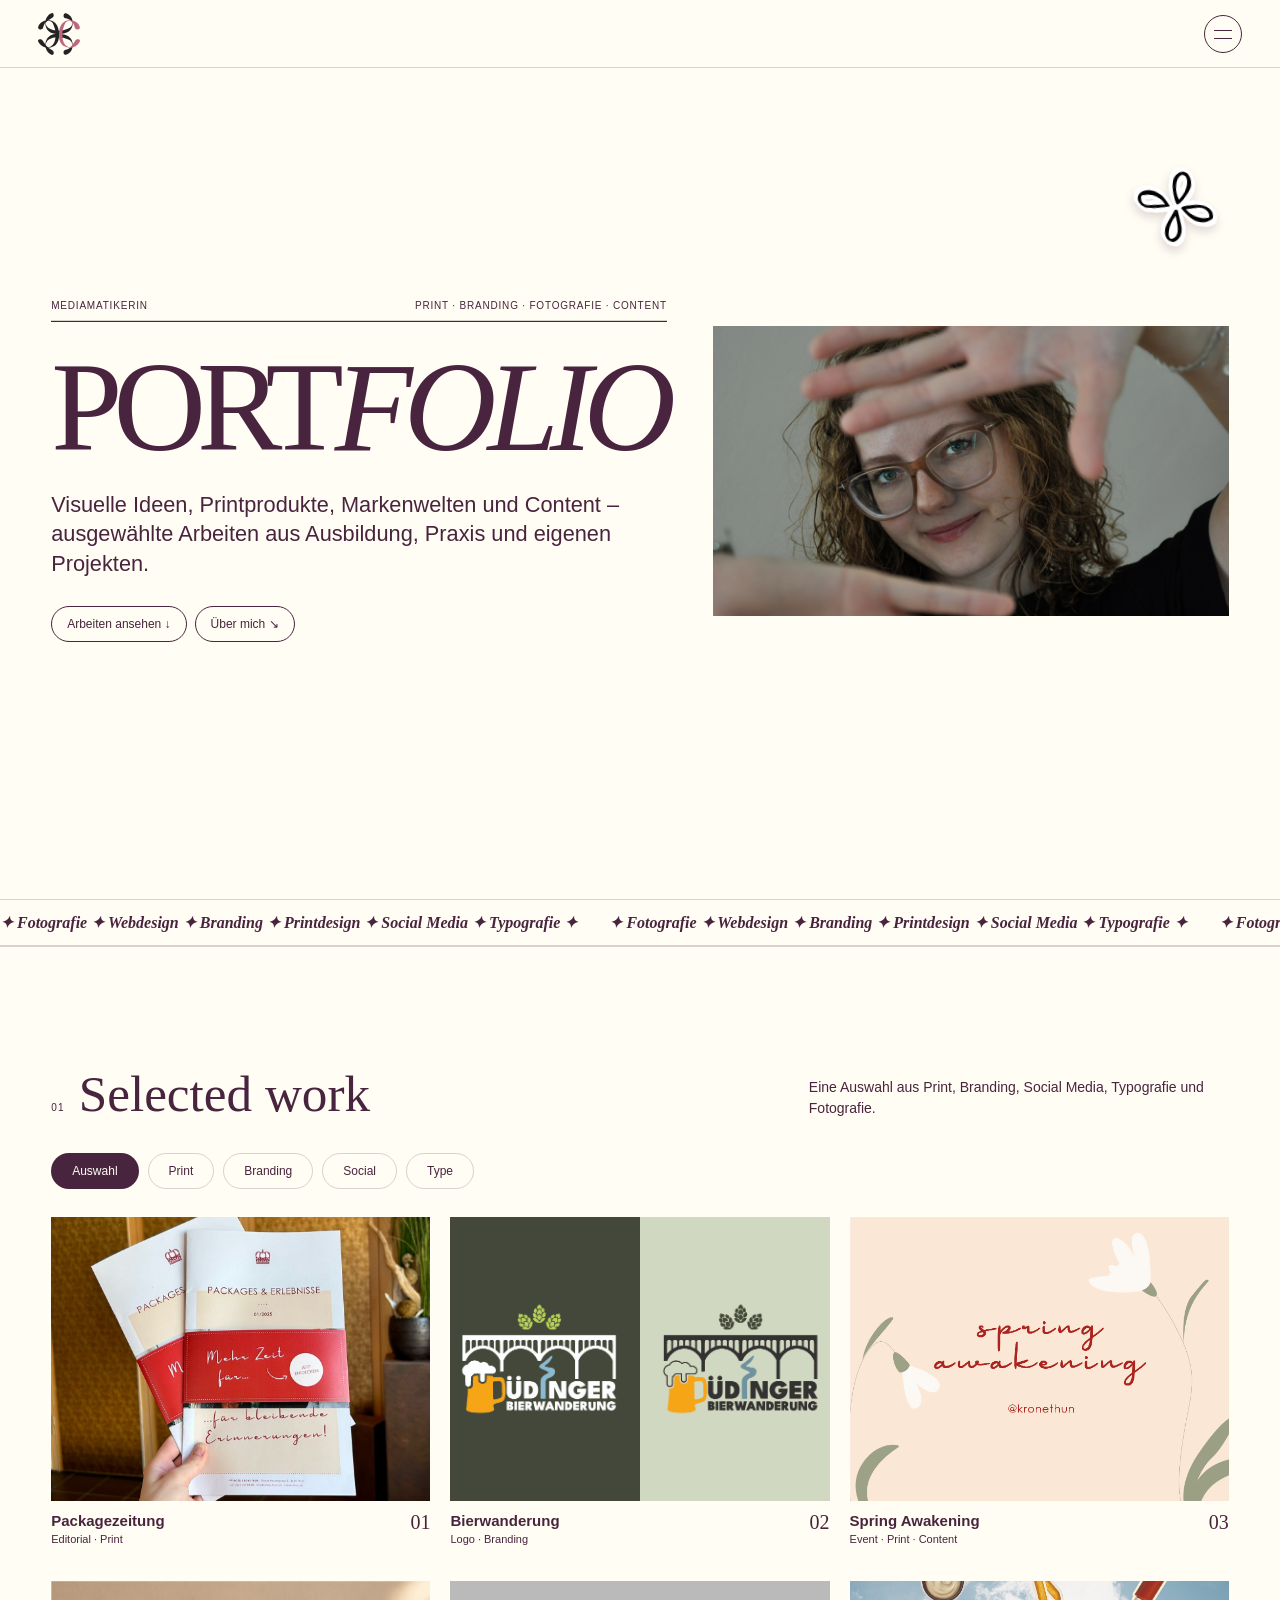
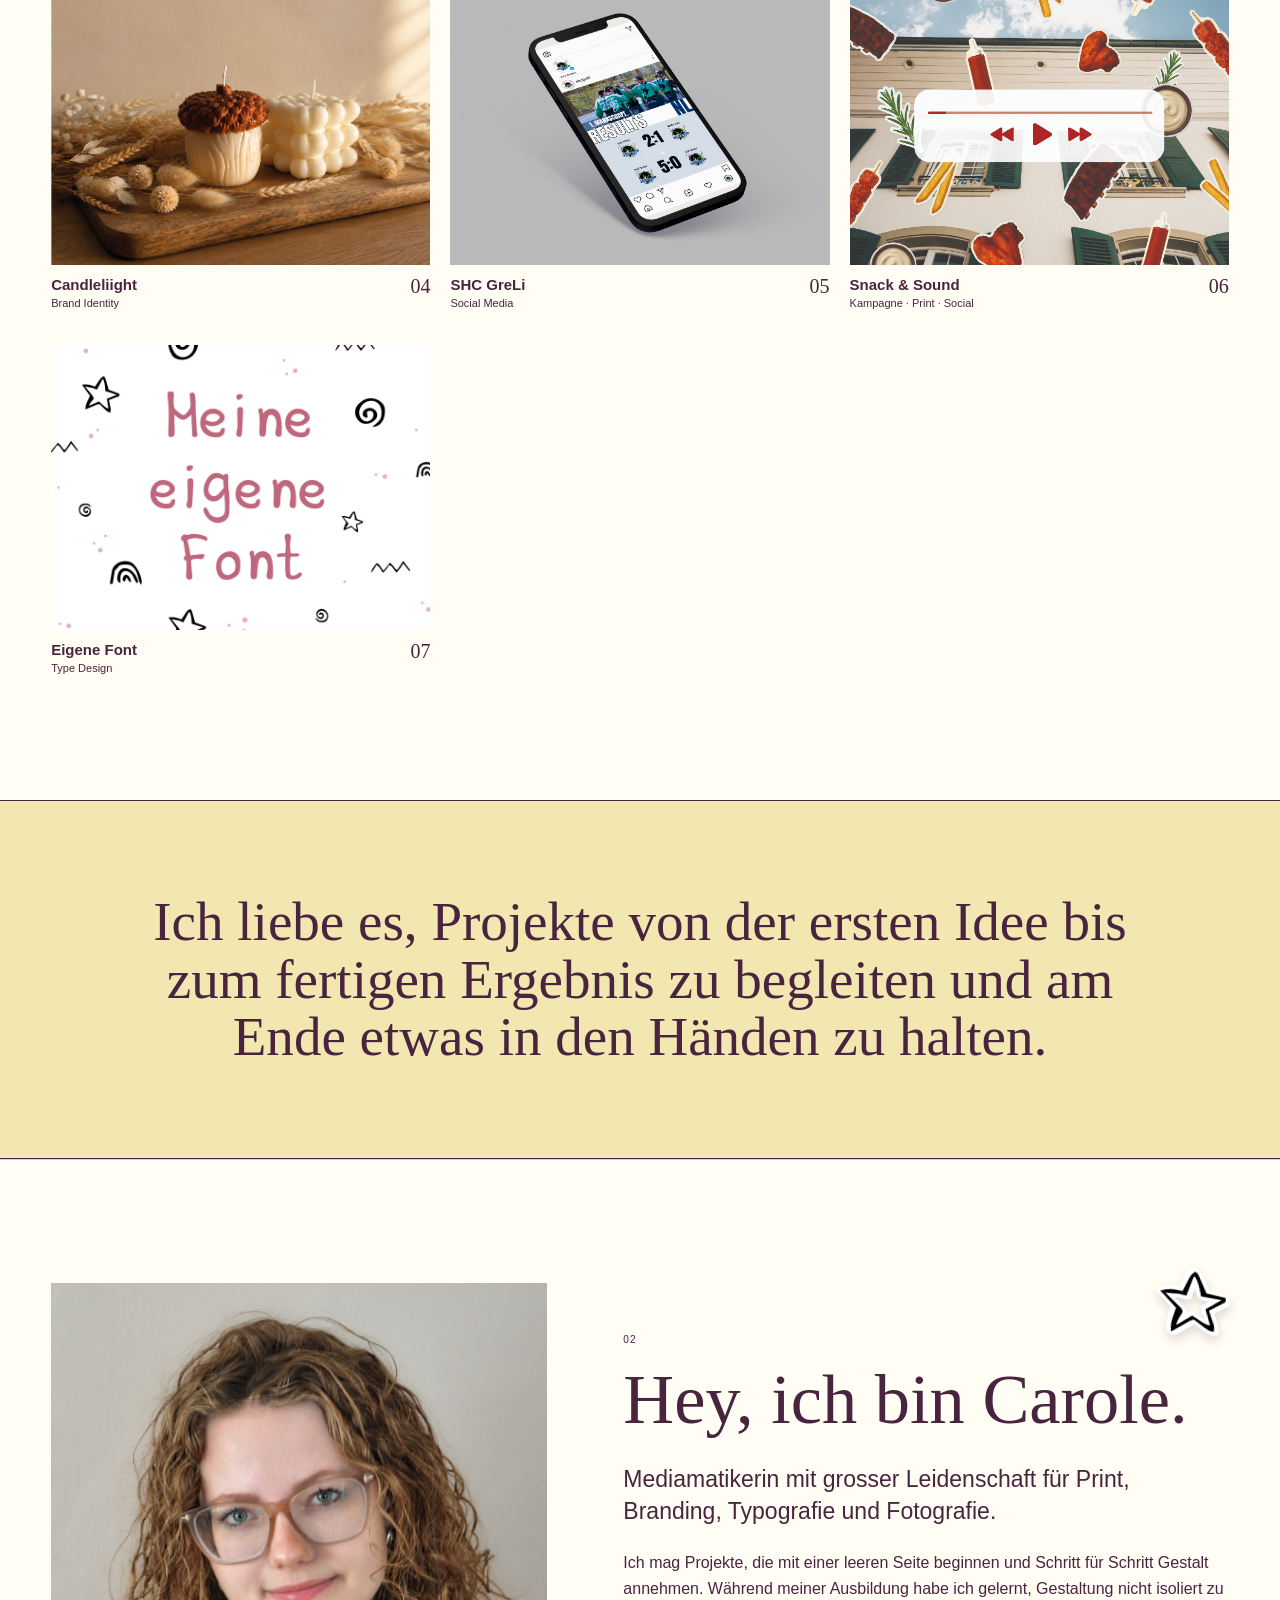
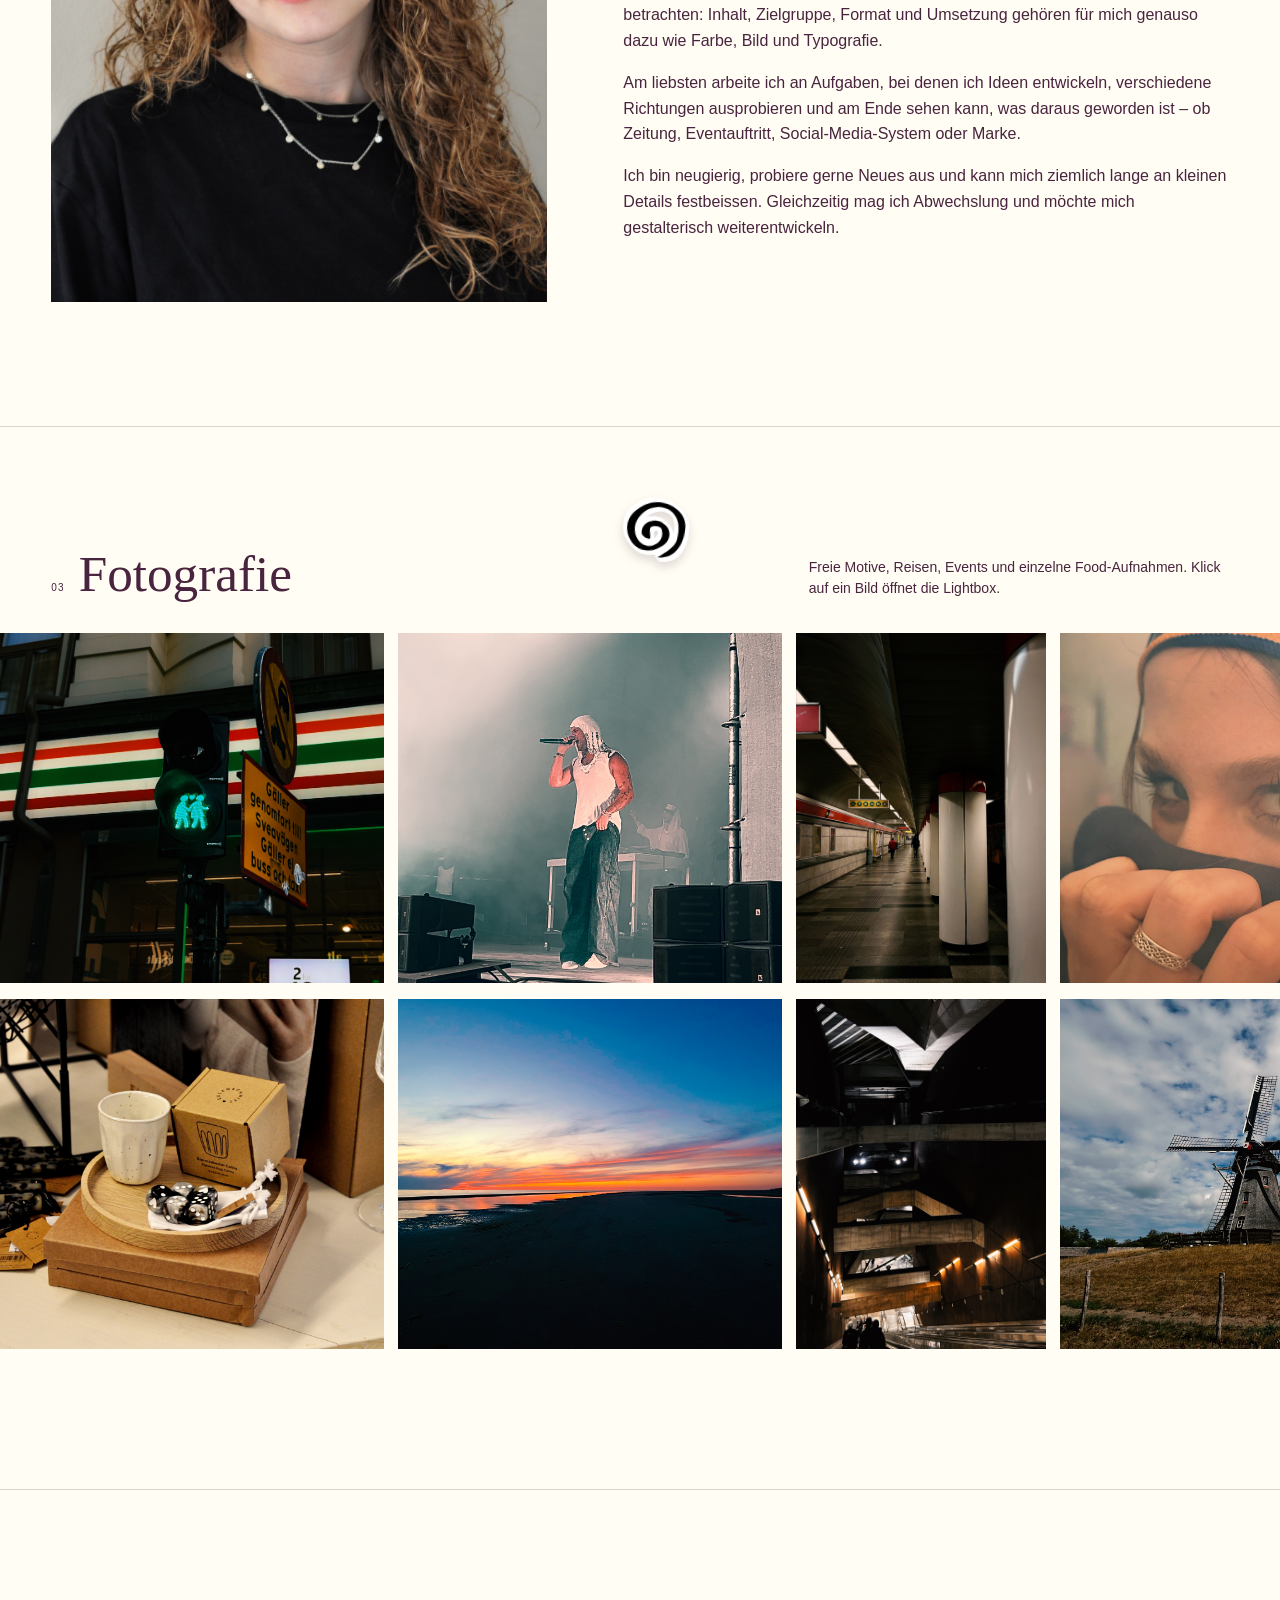
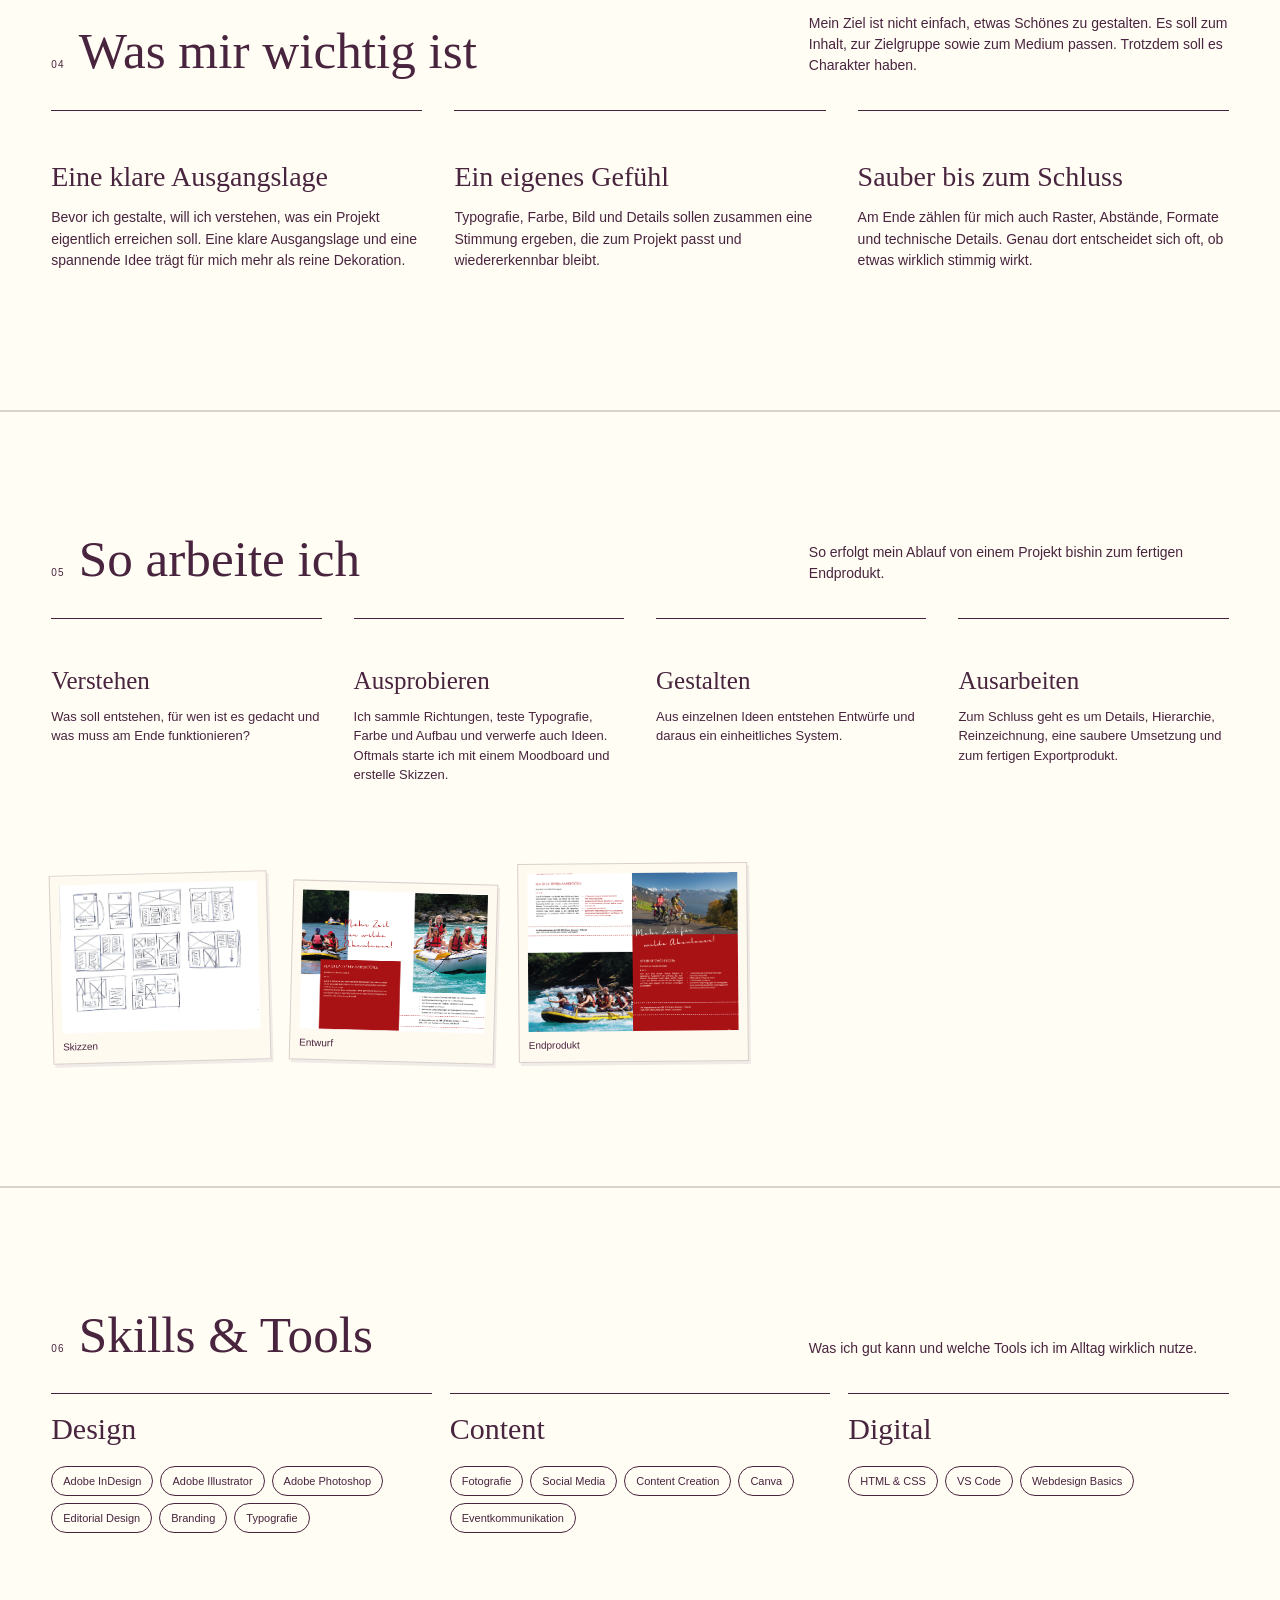
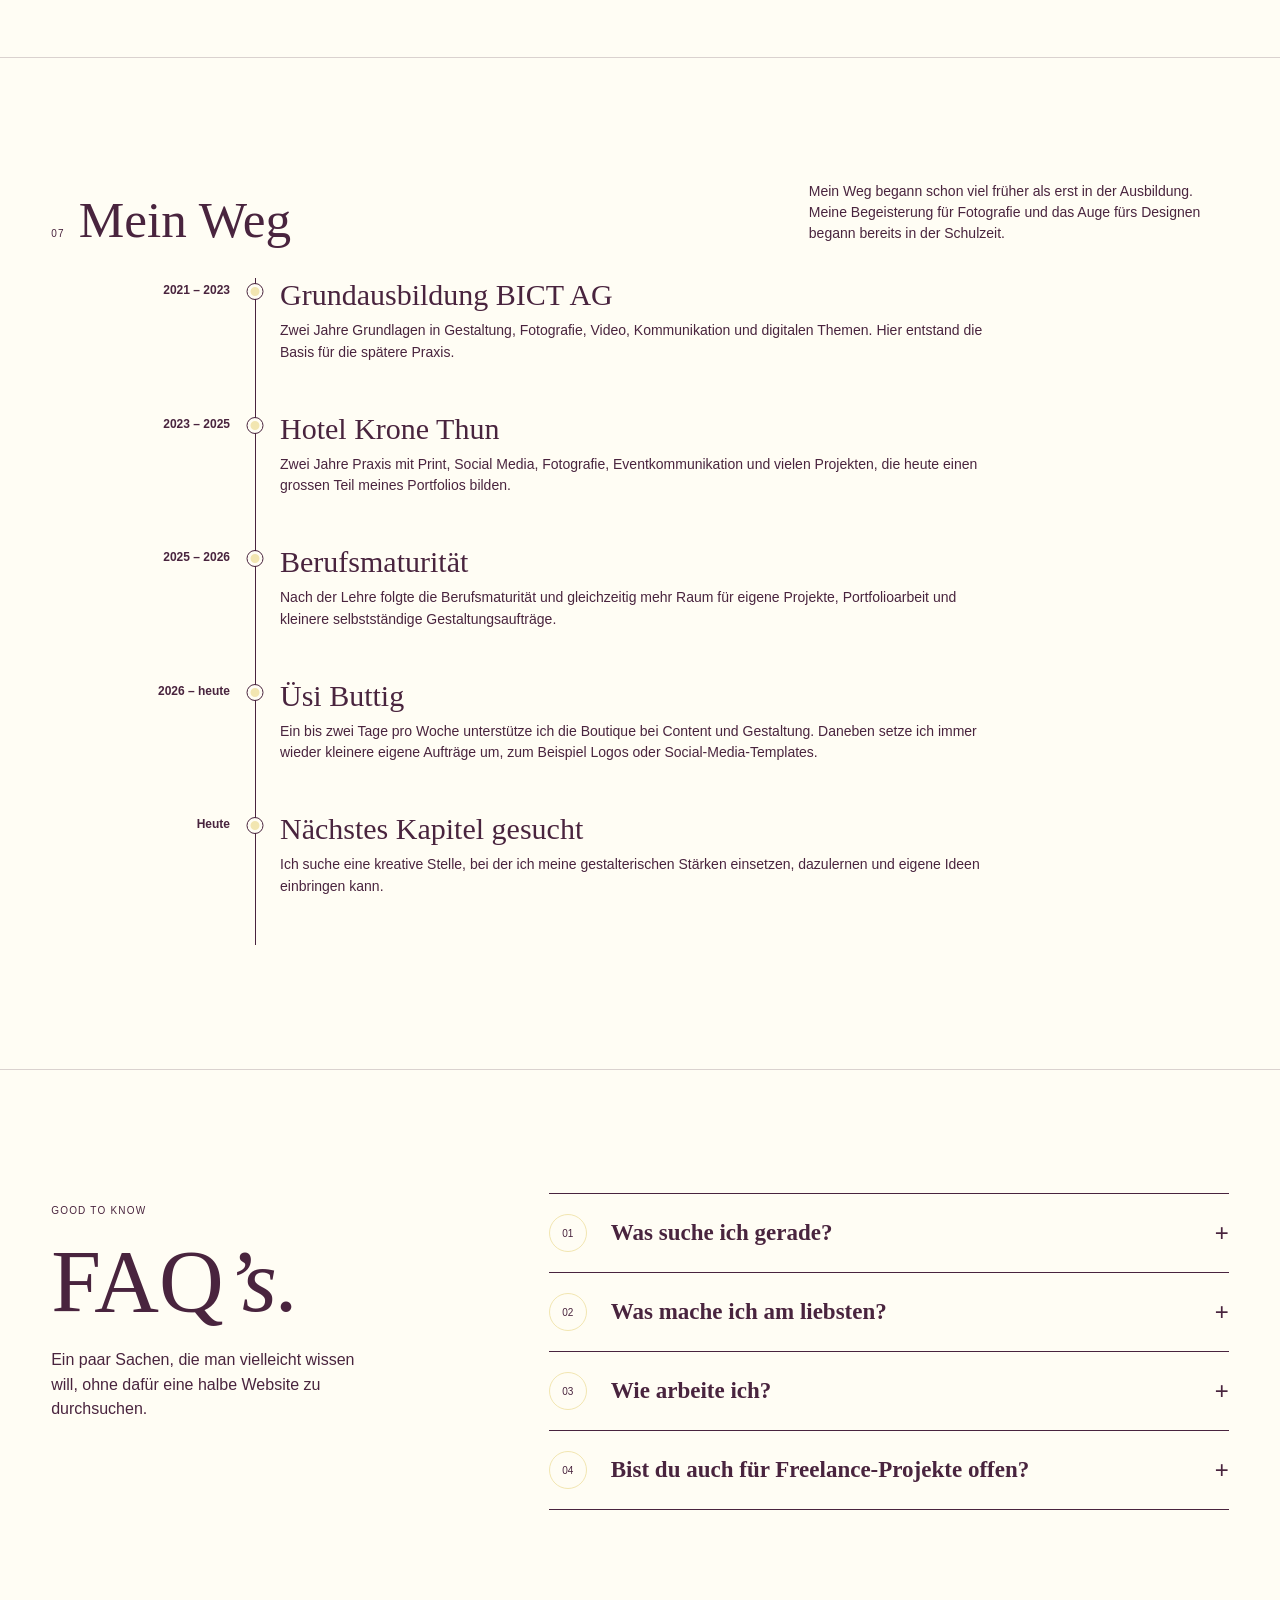
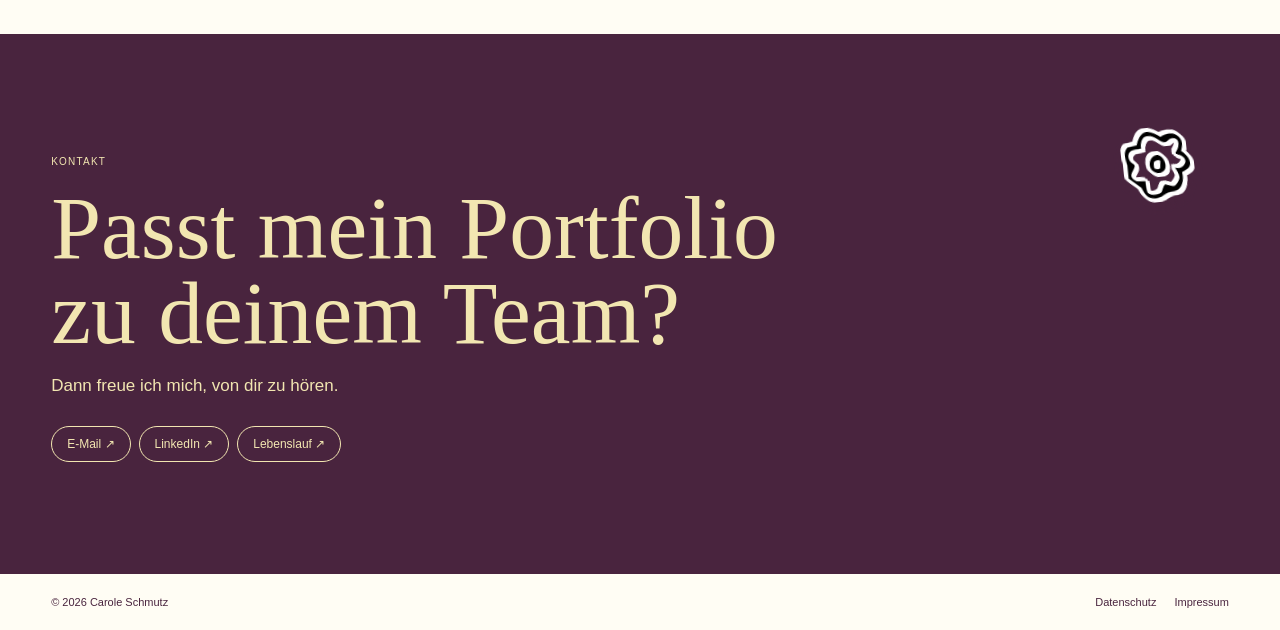
==== index.html @ 97c2e275 "Neues Portfolio" ====
<!doctype html>
<html lang="de">
<head>
  <meta charset="utf-8">
  <meta name="viewport" content="width=device-width,initial-scale=1">
  <meta name="description" content="Portfolio von Carole Schmutz – Mediamatikerin mit Fokus auf Print, Branding, Fotografie und Content.">
  <title>Portfolio — Carole Schmutz</title>
  <link rel="stylesheet" href="style.css">
</head>
<body>
<header class="header">
  <a class="brand" href="#top" aria-label="Zur Startseite"><img src="img/brand/logo-carole.svg" alt="Carole Logo"></a>
  <button class="burger" aria-label="Menü öffnen" aria-expanded="false"><i></i><i></i></button>
</header>

<div class="menu" aria-hidden="true">
  <nav>
    <a href="#work"><span>01</span> Arbeiten</a>
    <a href="#about"><span>02</span> Über mich</a>
    <a href="#photo"><span>03</span> Fotografie</a>
    <a href="#path"><span>04</span> Mein Weg</a>
    <a href="#faq"><span>05</span> FAQ</a>
    <a href="#contact"><span>06</span> Kontakt</a>
  </nav>

  <div class="menu-foot">
    <a href="https://www.linkedin.com/in/carole-schmutz-4052a5418/" target="_blank" rel="noopener">LinkedIn ↗</a>
    <a href="lebenslauf.pdf" target="_blank" rel="noopener">Lebenslauf ↗</a>
  </div>
</div>

<main id="top">
<section class="hero">

  <span class="sketch-sticker sketch-sticker--hero" aria-hidden="true">
    <img src="img/decor/sketches/symbol_blume4.svg" alt="">
  </span>

  <div class="hero-grid">

    <div class="hero-copy">

      <div class="hero-top">
        <span>Mediamatikerin</span>
        <span>Print · Branding · Fotografie · Content</span>
      </div>

      <h1>PORT<span>FOLIO</span></h1>

      <p class="intro">
        Visuelle Ideen, Printprodukte, Markenwelten und Content –
        ausgewählte Arbeiten aus Ausbildung, Praxis und eigenen Projekten.
      </p>

      <div class="hero-links">
        <a href="#work">Arbeiten ansehen ↓</a>
        <a href="#about">Über mich ↘</a>
      </div>

    </div>

    <figure class="portrait">
      <img src="img/portfolio/hero/DSC_3049.jpg" alt="Portrait">
    </figure>

  </div>

</section>

<div class="discipline-ticker" aria-hidden="true">
  <div class="ticker-track">
    <span>✦ Fotografie ✦ Webdesign ✦ Branding ✦ Printdesign ✦ Social Media ✦ Typografie ✦</span>
    <span>✦ Fotografie ✦ Webdesign ✦ Branding ✦ Printdesign ✦ Social Media ✦ Typografie ✦</span>
    <span>✦ Fotografie ✦ Webdesign ✦ Branding ✦ Printdesign ✦ Social Media ✦ Typografie ✦</span>
    <span>✦ Fotografie ✦ Webdesign ✦ Branding ✦ Printdesign ✦ Social Media ✦ Typografie ✦</span>
  </div>
</div>

<section class="work section" id="work">
  <div class="section-head compact">
    <div>
      <span class="num">01</span>
      <h2>Selected work</h2>
    </div>
    <p>Eine Auswahl aus Print, Branding, Social Media, Typografie und Fotografie.</p>
  </div>

  <div class="tabs" role="tablist" aria-label="Arbeiten filtern">
    <button class="tab active" data-filter="all">Auswahl</button>
    <button class="tab" data-filter="print">Print</button>
    <button class="tab" data-filter="branding">Branding</button>
    <button class="tab" data-filter="social">Social</button>
    <button class="tab" data-filter="type">Type</button>
  </div>

  <div class="tab-line"></div>
  <div class="work-grid">
    <article class="card" 
    data-cat="print" 
    data-title="Packagezeitung" 
    data-meta="Editorial / Print · IPA 2025" 
    data-text="Für meine IPA (Abschlussarbeit meiner Ausbildung) im Hotel Krone Thun habe ich eine Packagezeitung gestaltet, die verschiedene Hotelpackages übersichtlich zusammenbringt. 
    Von der ersten Idee über die Gestaltung bis zum druckfertigen Prototypen lag das Projekt komplett in meiner Hand." 
    data-images="img/projects/packagezeitung/Packagezeitung_gedruckt.jpg,
    img/projects/packagezeitung/Packagezeitung_Final.png,
    img/projects/packagezeitung/Packagezeitung_Winterpackages.png">
      <button class="card-open">
        <img src="img/projects/packagezeitung/Packagezeitung_gedruckt.jpg" alt="Packagezeitung">
        <span>
          <b>Packagezeitung</b><small>Editorial · Print</small>
        </span>
        <em>01</em>
      </button>
    </article>

    <article class="card" 
    data-cat="branding" 
    data-title="Düdinger Bierwanderung" 
    data-meta="Logo / Branding · 2026" 
    data-text="Ein reduziertes Logo mit regionalem Bezug, entwickelt für die Düdinger Bierwanderung. Gezeigt werden finale Varianten und Anwendungen statt einer langen Prozessdokumentation." 
    data-images="img/projects/bierwanderung/BierwanderungDuedingen_Final.jpg,
    img/projects/bierwanderung/BierwanderungDuedingen_Logo.jpg">
      <button class="card-open">
        <img src="img/projects/bierwanderung/BierwanderungDuedingen_Final.jpg" alt="Düdinger Bierwanderung">
        <span>
          <b>Bierwanderung</b><small>Logo · Branding</small>
        </span>
        <em>02</em>
      </button>
    </article>

    <article class="card" 
    data-cat="print" 
    data-title="Spring Awakening" 
    data-meta="Eventkommunikation · 2025" 
    data-text="Im 4. Jahr meiner Ausbildung in der Krone organisierten wir Lernenden ein Lehrlingsevent. Unser Motto lautete: «Spring awakening». 
    Ich durfte den Gestaltungspart übernehmen. Erstellt habe ich für diesen Event sowohl digitale Einladungen, Menükarten und Social-Media-Content. 
    Auch durfte ich bei der Durchführung des Events den ganzen Abend mit der Kamera begleiten." 
    data-images="img/projects/spring-awakening/selected/event3.jpg,
    img/projects/spring-awakening/selected/eventphoto1.jpg,
    img/projects/spring-awakening/selected/event1.jpg,
    img/projects/spring-awakening/selected/event2.jpg,
    img/projects/spring-awakening/selected/eventphoto2.jpg">
      <button class="card-open">
        <img src="img/projects/spring-awakening/selected/event3.jpg" alt="Spring Awakening">
        <span>
          <b>Spring Awakening</b><small>Event · Print · Content</small>
        </span>
        <em>03</em>
      </button>
    </article>

    <article class="card" 
    data-cat="branding" 
    data-title="Candleliight" 
    data-meta="Brand Identity · 2026" 
    data-text="Candleliight ist eine fiktive Marke für handgegossene Kerzen. 
    Aus einem Schulprojekt entstand freiwillig eine komplette kleine Markenwelt mit Logo, Corporate Design und Anwendungen." 
    data-images="img/projects/candleliight/Candleliight_KerzenDuo.png,
    img/projects/candleliight/Candleliight_Visitenkarte.jpg,
    img/projects/candleliight/Candleliight_Sticker.jpg">
      <button class="card-open">
        <img src="img/projects/candleliight/Candleliight_KerzenDuo.png" alt="Candleliight">
        <span>
          <b>Candleliight</b><small>Brand Identity</small>
        </span>
        <em>04</em>
      </button>
    </article>

    <article class="card" 
    data-cat="social" 
    data-title="SHC GreLi" 
    data-meta="Social Media Templates · 2026" 
    data-text="Für den SHC GreLi entwickelte ich flexible Canva Templates für Match- und Turnierposts. 
    Ziel war ein einheitlicher Auftritt, der sich im Alltag einfach anpassen lässt. 
    Matchvorschau, Resultat oder Turnier. Die Inhalte wechseln, der Look soll bleiben. 
    Dafür brauchte es ein flexibles Template-System, das sich im Vereinsalltag einfach anpassen lässt." 
    data-images="img/projects/shc-greli/SHCGreli_HandyMockup.jpg,
    img/projects/shc-greli/SHCGreli_MockupPosts.jpg">
      <button class="card-open">
        <img src="img/projects/shc-greli/SHCGreli_HandyMockup.jpg" alt="SHC GreLi Social Media Templates">
        <span>
          <b>SHC GreLi</b><small>Social Media</small>
        </span>
        <em>05</em>
      </button>
    </article>

    <article class="card" 
    data-cat="print" 
    data-title="Snack & Sound" 
    data-meta="Eventkampagne · 2025" 
    data-text="Kommunikation für die Eventreihe Snack & Sound im Hotel Krone Thun – mit Printprodukten und digitalen Social-Media-Assets." 
    data-images="img/projects/snack-sound/Snack&Sound_Preview.jpg,
    img/projects/snack-sound/Snack&Sound_Plakat.jpg,
    img/projects/snack-sound/Snack&Sound_Flyer.jpg">
      <button class="card-open">
        <img src="img/projects/snack-sound/Snack&Sound_Preview.jpg" alt="Snack & Sound">
        <span>
          <b>Snack & Sound</b><small>Kampagne · Print · Social</small>
        </span>
        <em>06</em>
      </button>
    </article>

    <article class="card" 
    data-cat="type" 
    data-title="Meine erste eigene Font" 
    data-meta="Type Design · 2026" 
    data-text="Ein persönliches Experiment: von gezeichneten Buchstaben bis zu meiner ersten digital nutzbaren Schrift." 
    data-images="img/projects/eigene-font/Font_Vorschau.jpg,
    img/projects/eigene-font/Myfont_Illustrator.png">
      <button class="card-open">
        <img src="img/projects/eigene-font/Font_Vorschau.jpg" alt="Eigene Font">
        <span>
          <b>Eigene Font</b><small>Type Design</small>
        </span>
        <em>07</em>
      </button>
    </article>

  </div>
</section>

<section class="statement">
  <strong>Ich liebe es, Projekte von der ersten Idee bis zum fertigen Ergebnis zu begleiten und am Ende etwas in den Händen zu halten.</strong>
</section>

<section class="about section" id="about">
  <span class="sketch-sticker sketch-sticker--about" aria-hidden="true">
    <img src="img/decor/sketches/symbol_stern3.svg" alt="">
  </span>

  <figure class="about-photo">
    <img src="img/portfolio/hero/DSC_3033.jpg" alt="Portrait Platzhalter">
  </figure>

  <div class="about-copy">
    <span class="num">02</span>
    <h2>Hey, ich bin Carole.</h2>
    <p class="lead">Mediamatikerin mit grosser Leidenschaft für Print, Branding, Typografie und Fotografie.</p>
    <p>Ich mag Projekte, die mit einer leeren Seite beginnen und Schritt für Schritt Gestalt annehmen. 
      Während meiner Ausbildung habe ich gelernt, Gestaltung nicht isoliert zu betrachten: Inhalt, Zielgruppe, 
      Format und Umsetzung gehören für mich genauso dazu wie Farbe, Bild und Typografie.</p>
    <p>Am liebsten arbeite ich an Aufgaben, bei denen ich Ideen entwickeln, verschiedene Richtungen ausprobieren und am Ende sehen kann, was daraus geworden ist 
      – ob Zeitung, Eventauftritt, Social-Media-System oder Marke.</p>
    <p>Ich bin neugierig, probiere gerne Neues aus und kann mich ziemlich lange an kleinen Details festbeissen. 
      Gleichzeitig mag ich Abwechslung und möchte mich gestalterisch weiterentwickeln.</p>
  </div>
</section>



<section class="photo section" id="photo">
  <span class="sketch-sticker sketch-sticker--photo" aria-hidden="true">
    <img src="img/decor/sketches/symbol_spirale.svg" alt="">
  </span>

  <div class="section-head compact">
    <div><span class="num">03</span>
      <h2>Fotografie</h2>
    </div>
    <p>Freie Motive, Reisen, Events und einzelne Food-Aufnahmen. Klick auf ein Bild öffnet die Lightbox.</p>
  </div>
  <div class="marquee photo-marquee">
    <div class="track">
    <button class="gallery-img">
      <img src="img/photography/travel/stockholm/Galerie_Stockholm_Ampel.jpg" alt="Ampel in Stockholm">
    </button>

      <button class="gallery-img">
        <img src="img/photography/concerts/Galerie_Konzert_Souly_2.jpg" alt="Souly am Openair Frauenfeld">
      </button>

      <button class="gallery-img">
        <img src="img/photography/travel/budapest/Galerie_Budapest_UBahn.jpg" alt="UBahn in Budapest">
      </button>

      <button class="gallery-img">
        <img src="img/photography/portraits/Galerie_Portrait_Amelie.jpg" alt="Portrait am Openair Frauenfeld">
      </button>

      <button class="gallery-img">
        <img src="img/photography/travel/budapest/Galerie_Budapest_Gebaeude.jpg" alt="Gebäude in Budapest">
      </button>

      <button class="gallery-img">
        <img src="img/projects/spring-awakening/selected/eventphoto1.jpg" alt="Eventfotografie Küche in der Krone Thun">
      </button>

      <button class="gallery-img" aria-hidden="true" tabindex="-1">
        <img src="img/photography/nature/oeschinensee/Galerie_Oeschinensee_Natur_2.jpg" alt="Oeschinensee">
      </button>

      <button class="gallery-img" aria-hidden="true" tabindex="-1">
        <img src="img/photography/travel/france/Galerie_Paris_Eiffelturm.jpg" alt="Eiffelturm in Paris">
      </button>

      <button class="gallery-img" aria-hidden="true" tabindex="-1">
        <img src="img/photography/nature/Galerie_Natur_Biene.jpg" alt="Biene auf Nektarsuche">
      </button>

      <button class="gallery-img" aria-hidden="true" tabindex="-1">
        <img src="img/photography/travel/stockholm/Galerie_Stockholm_Cafe.jpg" alt="Café in Stockholm">
      </button>

      <button class="gallery-img" aria-hidden="true" tabindex="-1">
        <img src="img/photography/nature/oeschinensee/Galerie_Oeschinensee_Natur_4.jpg" alt="">
      </button>

      <button class="gallery-img" aria-hidden="true" tabindex="-1">
        <img src="img/photography/nature/oeschinensee/Galerie_Oeschinensee_Kuh.jpg" alt="Kuh am Oeschinensee">
      </button>
    </div>
  </div>

  <div class="marquee reverse photo-marquee">
    <div class="track">
    <button class="gallery-img">
      <img src="img/photography/buttig/Buttig_Wuerfel.jpeg" alt="Würfel von Eulenschnitt">
    </button>

    <button class="gallery-img">
      <img src="img/photography/travel/ameland/Ameland_Sonnenuntergang.jpg" alt="Sonnenuntergang auf Ameland">
    </button>

    <button class="gallery-img">
      <img src="img/photography/travel/budapest/Galerie_Budapest_Rolltreppe.jpg" alt="Architektur">
    </button>

    <button class="gallery-img">
      <img src="img/photography/travel/ameland/Ameland_Windmuehle.jpg" alt="Windmühle auf Ameland">
    </button>

    <button class="gallery-img">
      <img src="img/photography/travel/ameland/Ameland_Schmetterling.jpg" alt="Distelfalter auf weissem Sommerflieder">
    </button>

    <button class="gallery-img">
      <img src="img/photography/events/lehrlingsevent/2504_FOTO_Lehrlingsevent-_(6).jpg" alt="Lehrlingsevent in der Krone Thun">
    </button>

    <button class="gallery-img" aria-hidden="true" tabindex="-1">
      <img src="img/photography/concerts/Galerie_Konzert_NBHD_SW.jpg" alt="Konzert von The Neighbourhood">
    </button>

    <button class="gallery-img" aria-hidden="true" tabindex="-1">
      <img src="img/photography/buttig/Buttig_Tassen.jpeg" alt="Tassen von Eulenschnitt">
    </button>

    <button class="gallery-img" aria-hidden="true" tabindex="-1">
      <img src="img/photography/thun/Galerie_Thun_Riesenrad.jpg" alt="Riesenrad auf dem Mühleplatz in Thun">
    </button>

    <button class="gallery-img" aria-hidden="true" tabindex="-1">
      <img src="img/photography/travel/budapest/Galerie_Budapest_Rolltreppe.jpg" alt="Rolltreppe in Budapest">
    </button>

    <button class="gallery-img" aria-hidden="true" tabindex="-1">
      <img src="img/photography/food/2505_Coupe_Romanoff_5.jpg" alt="Coupé Romanoff in der Krone Thun">
    </button>

    <button class="gallery-img" aria-hidden="true" tabindex="-1">
      <img src="img/photography/food/2505_Burger_10.jpg" alt="Kroneburger im Hotel Krone">
    </button>
  </div>
</div>
</section>

<section class="vision section" id="vision">
  <div class="section-head compact">
    <div>
      <span class="num">04</span>
      <h2>Was mir wichtig ist</h2>
    </div>
    <p>Mein Ziel ist nicht einfach, etwas Schönes zu gestalten. 
      Es soll zum Inhalt, zur Zielgruppe sowie zum Medium passen. Trotzdem soll es Charakter haben.</p>
  </div>

  <div class="vision-grid">
    <article>
      <h3>Eine klare Ausgangslage</h3>
      <p>Bevor ich gestalte, will ich verstehen, was ein Projekt eigentlich erreichen soll. 
        Eine klare Ausgangslage und eine spannende Idee trägt für mich mehr als reine Dekoration.</p>
    </article>

    <article>
      <h3>Ein eigenes Gefühl</h3>
      <p>Typografie, Farbe, Bild und Details sollen zusammen eine Stimmung ergeben, die zum Projekt passt und wiedererkennbar bleibt.</p>
    </article>

    <article>
      <h3>Sauber bis zum Schluss</h3>
      <p>Am Ende zählen für mich auch Raster, Abstände, Formate und technische Details. 
        Genau dort entscheidet sich oft, ob etwas wirklich stimmig wirkt.</p>
    </article>
  </div>
</section>

<section class="process section" id="process">
  <div class="section-head compact">
    <div>
      <span class="num">05</span>
      <h2>So arbeite ich</h2>
    </div>
    <p>So erfolgt mein Ablauf von einem Projekt bishin zum fertigen Endprodukt. </p>
  </div>

  <div class="steps">
    <article>
      <h3>Verstehen</h3>
      <p>Was soll entstehen, für wen ist es gedacht und was muss am Ende funktionieren?</p>
    </article>

    <article>
      <h3>Ausprobieren</h3>
      <p>Ich sammle Richtungen, teste Typografie, Farbe und Aufbau und verwerfe auch Ideen. 
        Oftmals starte ich mit einem Moodboard und erstelle Skizzen.</p>
    </article>

    <article>
      <h3>Gestalten</h3>
      <p>Aus einzelnen Ideen entstehen Entwürfe und daraus ein einheitliches System.</p>
    </article>

    <article>
      <h3>Ausarbeiten</h3>
      <p>Zum Schluss geht es um Details, Hierarchie, Reinzeichnung, eine saubere Umsetzung und zum fertigen Exportprodukt.</p>
    </article>
  </div>

  <div class="process-peeks" aria-label="Kleine Einblicke in meinen Prozess">
    <figure>
      <img src="img/projects/packagezeitung/Packagezeitung_Skizzen.jpg" alt="Skizzen">
      <figcaption>Skizzen</figcaption>
    </figure>

    <figure>
      <img src="img/projects/packagezeitung/Packagezeitung_Entwurf1.png" alt="Erster Entwurf">
      <figcaption>Entwurf</figcaption>
    </figure>

    <figure>
      <img src="img/projects/packagezeitung/Packagezeitung_Final.png" alt="Endprodukt">
      <figcaption>Endprodukt</figcaption>
    </figure>
  </div>
</section>

<section class="skills section" id="skills">
  <div class="section-head compact">
    <div>
      <span class="num">06</span>
      <h2>Skills & Tools</h2>
    </div>
    <p>Was ich gut kann und welche Tools ich im Alltag wirklich nutze.</p>
  </div>

  <div class="skills-grid">
    <article>
      <h3>Design</h3>
      <div>
        <span>Adobe InDesign</span>
        <span>Adobe Illustrator</span>
        <span>Adobe Photoshop</span>
        <span>Editorial Design</span>
        <span>Branding</span>
        <span>Typografie</span>
      </div>
    </article>

    <article>
      <h3>Content</h3>
      <div>
        <span>Fotografie</span>
        <span>Social Media</span>
        <span>Content Creation</span>
        <span>Canva</span>
        <span>Eventkommunikation</span>
      </div>
    </article>

    <article>
      <h3>Digital</h3>
      <div>
        <span>HTML & CSS</span>
        <span>VS Code</span>
        <span>Webdesign Basics</span>
      </div>
    </article>
  </div>
</section>



<section class="path section" id="path">
  <div class="section-head compact">
    <div>
      <span class="num">07</span>
      <h2>Mein Weg</h2>
    </div>
    <p>Mein Weg begann schon viel früher als erst in der Ausbildung. Meine Begeisterung für Fotografie und das Auge fürs Designen begann bereits in der Schulzeit.</p>
  </div>

  <div class="timeline">
    <article>
      <div class="year">2021 – 2023</div>
      <div class="dot"></div>
      <div>
        <h3>Grundausbildung BICT AG</h3>
        <p>Zwei Jahre Grundlagen in Gestaltung, Fotografie, Video, Kommunikation und digitalen Themen. Hier entstand die Basis für die spätere Praxis.</p>
      </div>
    </article>

    <article>
      <div class="year">2023 – 2025</div>
      <div class="dot"></div>
      <div>
        <h3>Hotel Krone Thun</h3>
        <p>Zwei Jahre Praxis mit Print, Social Media, Fotografie, Eventkommunikation und vielen Projekten, die heute einen grossen Teil meines Portfolios bilden.</p>
      </div>
    </article>

    <article>
      <div class="year">2025 – 2026</div>
      <div class="dot"></div>
      <div>
        <h3>Berufsmaturität</h3>
        <p>Nach der Lehre folgte die Berufsmaturität und gleichzeitig mehr Raum für eigene Projekte, Portfolioarbeit und kleinere selbstständige Gestaltungsaufträge.</p>
      </div>
    </article>

    <article>
      <div class="year">2026 – heute</div>
      <div class="dot"></div>
      <div>
        <h3>Üsi Buttig</h3>
        <p>Ein bis zwei Tage pro Woche unterstütze ich die Boutique bei Content und Gestaltung. 
          Daneben setze ich immer wieder kleinere eigene Aufträge um, zum Beispiel Logos oder Social-Media-Templates.</p>
      </div>
    </article>

    <article>
      <div class="year">Heute</div>
      <div class="dot"></div>
      <div>
        <h3>Nächstes Kapitel gesucht</h3>
        <p>Ich suche eine kreative Stelle, bei der ich meine gestalterischen Stärken einsetzen, dazulernen und eigene Ideen einbringen kann.</p>
      </div>
    </article>
  </div>
</section>

<section class="faq section" id="faq">
  <div class="faq-heading">
    <p class="eyebrow">Good to know</p>
    <h2>FAQ<em>’s.</em></h2>
    <p>Ein paar Sachen, die man vielleicht wissen will, ohne dafür eine halbe Website zu durchsuchen.</p>
  </div>

  <div class="faq-list">
    <article class="faq-item">
      <button class="faq-question" aria-expanded="false">
        <span class="faq-num">01</span>
        <span class="faq-label">Was suche ich gerade?</span>
        <span class="faq-plus">+</span>
      </button>
      <div class="faq-answer">
        <p>Ich bin auf der Suche nach einer spannenden Stelle, bei welcher ich kreativ arbeiten kann und meine Ideen einbringen darf. 
          Besonders interessieren mich Grafikdesign, Branding, Print, Social Media und Content Creation. 
          Wichtig ist mir vor allem Abwechslung und die Möglichkeit, mich kreativ weiterzuentwickeln.</p>
        </div>
      </article>

    <article class="faq-item">
      <button class="faq-question" aria-expanded="false">
        <span class="faq-num">02</span>
        <span class="faq-label">Was mache ich am liebsten?</span>
        <span class="faq-plus">+</span>
      </button>
      <div class="faq-answer">
        <p>Am liebsten entwickle ich Ideen und setze sie visuell um. 
          Ich mag es, mit Farben, Schriften, Bildern und verschiedenen Gestaltungsmöglichkeiten zu experimentieren, bis alles zusammenpasst. 
          Besonders schön finde ich Projekte, bei denen ich von der ersten Idee bis zum fertigen Ergebnis mitwirken kann.</p>
        </div>
      </article>

    <article class="faq-item">
      <button class="faq-question" aria-expanded="false">
        <span class="faq-num">03</span>
        <span class="faq-label">Wie arbeite ich?</span>
        <span class="faq-plus">+</span>
      </button>
      <div class="faq-answer">
        <p>Ich probiere gerne verschiedene Ansätze aus und achte auch auf die kleinen Details. 
          Wenn ich etwas noch nicht kann, finde ich gerne selbst heraus, wie es funktioniert, informiere mich und lerne dabei Neues dazu. 
          Feedback ist mir wichtig und ich entwickle meine Arbeit damit weiter.</p>
        </div>
      </article>

    <article class="faq-item">
      <button class="faq-question" aria-expanded="false">
        <span class="faq-num">04</span>
        <span class="faq-label">Bist du auch für Freelance-Projekte offen?</span>
        <span class="faq-plus">+</span>
      </button>
      <div class="faq-answer">
        <p>Ja. Ich durfte bereits Erfahrung mit kleineren Freelance-Projekten sammeln. 
          Von Logos über Social-Media-Templates bis zu Fotoaufnahmen. 
          Für passende kreative Projekte bin ich weiterhin offen.</p>
        </div>
      </article>
  </div>
</section>

<section class="contact" id="contact">
  <span class="sketch-sticker sketch-sticker--contact" aria-hidden="true">
    <img src="img/decor/sketches/symbol_blume.svg" alt="">
  </span>
  <p class="eyebrow">Kontakt</p>
  <h2>Passt mein Portfolio<br>zu deinem Team?</h2>
  <p class="contact-copy">Dann freue ich mich, von dir zu hören.</p>

  <div class="contact-links"><a href="mailto:carole.schmutz@sensemail.ch">E-Mail ↗</a>
    <a href="https://www.linkedin.com/in/carole-schmutz-4052a5418/" target="_blank" rel="noopener">LinkedIn ↗</a>
    <a href="lebenslauf.pdf" target="_blank" rel="noopener">Lebenslauf ↗</a>
  </div>
</section>

</main>

<footer>
  <span>© 2026 Carole Schmutz</span>
  <div>
    <a href="datenschutz.html">Datenschutz</a>
    <a href="impressum.html">Impressum</a>
  </div>
</footer>

<div class="project-modal" aria-hidden="true">
  <button class="modal-close" aria-label="Projekt schliessen">×</button>
  <div class="project-wrap">
    <div class="project-intro">
      <p class="project-meta"></p>
      <h2></h2>
      <p class="project-text"></p>
    </div>
    <div class="project-flow"></div>
  </div></div>

<div class="lightbox" aria-hidden="true">
  <button class="lightbox-close" aria-label="Bild schliessen">×</button>
  <button class="lightbox-prev" aria-label="Vorheriges Bild">←</button>
  <img src="" alt="Vergrösserte Ansicht">
  <button class="lightbox-next" aria-label="Nächstes Bild">→</button>
</div>

<script src="script.js"></script>
</body>
</html>
---- style.css ----
:root {
  --bg: #fffdf4;
  --yellow: #f2e6b1;
  --bloom: #49243e;
  --paper: #fffaf0;
  --line: rgba(73, 36, 62, 0.2);
  --max: 1380px;
  --pad: 4vw;
}

* {
  box-sizing: border-box;
}

html {
  scroll-behavior: smooth;
}

body {
  margin: 0;
  background: var(--bg);
  color: var(--bloom);
  font-family: Arial, Helvetica, sans-serif;
}

body.lock {
  overflow: hidden;
}

img {
  display: block;
  width: 100%;
}

a {
  color: inherit;
  text-decoration: none;
}

button {
  font: inherit;
  color: inherit;
}

.header {
  position: fixed;
  z-index: 50;
  top: 0;
  left: 0;
  right: 0;
  height: 68px;
  padding: 9px 3vw;
  display: grid;
  grid-template-columns: auto 1fr auto;
  align-items: center;
  gap: 26px;
  background: rgba(255, 253, 244, 0.9);
  backdrop-filter: blur(12px);
  border-bottom: 1px solid var(--line);
}

.brand img {
  width: 42px;
  height: 42px;
}

.header-meta {
  display: flex;
  justify-content: space-between;
  font-size: 10px;
  text-transform: uppercase;
  letter-spacing: 0.1em;
}

.burger {
  width: 38px;
  height: 38px;
  border: 1px solid var(--bloom);
  border-radius: 50%;
  background: transparent;
  position: relative;
  cursor: pointer;
  transition: 0.2s;
}

.burger:hover {
  background: var(--yellow);
}

.burger i {
  position: absolute;
  left: 9px;
  width: 18px;
  height: 1px;
  background: var(--bloom);
  transition: 0.25s;
}

.burger i:first-child {
  top: 14px;
}

.burger i:last-child {
  top: 22px;
}

.burger[aria-expanded="true"] i:first-child {
  top: 18px;
  transform: rotate(45deg);
}

.burger[aria-expanded="true"] i:last-child {
  top: 18px;
  transform: rotate(-45deg);
}

.menu {
  position: fixed;
  z-index: 45;
  inset: 0;
  background: var(--bloom);
  color: var(--yellow);
  padding: 100px 5vw 36px;
  transform: translateY(-105%);
  transition: 0.45s cubic-bezier(0.77, 0, 0.18, 1);
}

.menu.open {
  transform: none;
}

.menu nav {
  max-width: 1000px;
  display: grid;
}

.menu nav a {
  display: grid;
  grid-template-columns: 48px 1fr;
  align-items: baseline;
  font-family: Georgia, serif;
  font-size: clamp(30px, 4.2vw, 58px);
  border-bottom: 1px solid rgba(242, 230, 177, 0.35);
  padding: 7px 0;
}

.menu nav a span {
  font:
    10px Arial,
    sans-serif;
}

.menu-foot {
  position: absolute;
  bottom: 30px;
  display: flex;
  gap: 20px;
  font-size: 12px;
}

.section {
  max-width: var(--max);
  margin: auto;
  padding: 92px var(--pad);
}

.hero {
  min-height: 100vh;
  padding: 96px var(--pad) 45px;
  border-bottom: 1px solid var(--line);
}

.hero-top {
  max-width: var(--max);
  margin: auto;
  display: flex;
  justify-content: space-between;
  border-bottom: 1px solid var(--bloom);
  padding-bottom: 9px;
  font-size: 10px;
  text-transform: uppercase;
  letter-spacing: 0.08em;
}

.hero-grid {
  max-width: var(--max);
  min-height: calc(100vh - 150px);
  margin: auto;
  display: grid;
  grid-template-columns: 1.08fr 0.92fr;
  align-items: center;
  gap: 5vw;
}

.hero h1 {
  font-family: Georgia, serif;
  font-size: clamp(74px, 10vw, 154px);
  font-weight: 400;
  line-height: 0.78;
  margin: 0 0 32px;
  letter-spacing: -0.07em;
}

.hero h1 span {
  font-style: italic;
}

.intro {
  max-width: 700px;
  font-size: clamp(18px, 1.7vw, 25px);
  line-height: 1.35;
}

.hero-links {
  display: flex;
  gap: 8px;
  margin-top: 28px;
}

.hero-links a,
.contact-links a {
  border: 1px solid currentColor;
  border-radius: 999px;
  padding: 10px 15px;
  font-size: 12px;
}

.portrait {
  margin: 0;
  max-width: 670px;
  justify-self: end;
}

.portrait img {
  aspect-ratio: 16/10;
  object-fit: cover;
}

.portrait figcaption,
.about-photo figcaption {
  font-size: 10px;
  margin-top: 7px;
  text-align: right;
}

.section-head {
  display: grid;
  grid-template-columns: 1fr minmax(250px, 420px);
  gap: 30px;
  align-items: end;
  margin-bottom: 34px;
}

.section-head > div {
  display: flex;
  align-items: baseline;
  gap: 14px;
}

.section-head h2 {
  font-family: Georgia, serif;
  font-size: clamp(38px, 4vw, 62px);
  font-weight: 400;
  margin: 0;
  line-height: 0.95;
}

.section-head p {
  margin: 0;
  line-height: 1.5;
  font-size: 14px;
}

.num,
.eyebrow {
  font-size: 10px;
  text-transform: uppercase;
  letter-spacing: 0.12em;
}

.tabs {
  display: flex;
  gap: 3px;
  align-items: flex-end;
  overflow: auto;
}

.tab {
  border: 1px solid var(--bloom);
  border-bottom: none;
  background: transparent;
  padding: 10px 18px;
  border-radius: 10px 10px 0 0;
  cursor: pointer;
  font-size: 12px;
}

.tab.active {
  background: var(--yellow);
  color: var(--bloom);
  padding-top: 14px;
}

.tab-line {
  height: 1px;
  background: var(--bloom);
  margin-bottom: 28px;
  position: relative;
}

.tab-line:before {
  content: "";
  position: absolute;
  left: 50%;
  top: 0;
  width: 100vw;
  height: 1px;
  background: var(--bloom);
  transform: translateX(-50%);
  z-index: -1;
}

.work-grid {
  display: grid;
  grid-template-columns: repeat(3, minmax(0, 1fr));
  gap: 34px 20px;
}

.card.hidden {
  display: none;
}

.card-open {
  width: 100%;
  padding: 0;
  border: 0;
  background: none;
  text-align: left;
  cursor: pointer;
}

.card-open > img {
  aspect-ratio: 4/3;
  object-fit: cover;
  background: #eee;
  transition: transform 0.35s;
}

.card-open:hover > img {
  transform: translateY(-4px);
}

.card-open > span {
  display: block;
  padding-top: 11px;
}

.card-open b,
.card-open small {
  display: block;
}

.card-open b {
  font-size: 15px;
}

.card-open small {
  font-size: 11px;
  margin-top: 4px;
}

.card-open em {
  float: right;
  margin-top: -34px;
  font-family: Georgia, serif;
  font-size: 20px;
  font-style: normal;
}

.statement {
  background: var(--yellow);
  color: var(--bloom);
  padding: 78px max(var(--pad), calc((100vw - var(--max)) / 2 + var(--pad)));
  display: grid;
  grid-template-columns: 1fr;
  border-top: 1px solid var(--bloom);
  border-bottom: 1px solid var(--bloom);
}

.statement strong {
  font-family: Georgia, serif;
  font-weight: 400;
  font-size: clamp(34px, 4.3vw, 60px);
  line-height: 1.05;
  max-width: 1050px;
  width: 100%;
  text-align: center;
  margin: 0 auto;
}

.vision-grid {
  display: grid;
  grid-template-columns: repeat(3, 1fr);
  border-top: 1px solid var(--bloom);
}

.vision-grid article {
  padding: 24px 30px 18px 0;
  border-right: 1px solid var(--line);
}

.vision-grid article + article {
  padding-left: 30px;
}

.vision-grid span {
  font-size: 10px;
}

.vision-grid h3 {
  font-family: Georgia, serif;
  font-size: 28px;
  font-weight: 400;
  margin: 38px 0 12px;
}

.vision-grid p {
  font-size: 14px;
  line-height: 1.55;
}

.photo {
  overflow: visible;
  max-width: none;
  padding-left: 0;
  padding-right: 0;
}

.photo > .section-head {
  max-width: var(--max);
  margin-left: auto;
  margin-right: auto;
  padding-left: var(--pad);
  padding-right: var(--pad);
}

.photo-marquee {
  margin: 0 0 16px;
  overflow: hidden;
  width: 100%;
}

.track {
  display: flex;
  width: max-content;
  gap: 14px;
  animation: move 34s linear infinite;
}

.reverse .track {
  animation-direction: reverse;
  animation-duration: 40s;
}

.photo-marquee:hover .track {
  animation-play-state: paused;
}

.gallery-img {
  padding: 0;
  border: 0;
  background: none;
  cursor: zoom-in;
}

.gallery-img img {
  width: clamp(250px, 27vw, 430px);
  height: 310px;
  object-fit: cover;
}

.gallery-img:nth-child(3n) img {
  width: 250px;
}
@keyframes move {
  to {
    transform: translateX(-50%);
  }
}

.process {
  background: var(--paper);
  max-width: none;
  padding-left: max(var(--pad), calc((100vw - var(--max)) / 2 + var(--pad)));
  padding-right: max(var(--pad), calc((100vw - var(--max)) / 2 + var(--pad)));
  border-top: 1px solid var(--line);
  border-bottom: 1px solid var(--line);
}

.steps {
  display: grid;
  grid-template-columns: repeat(4, 1fr);
  gap: 1px;
  background: var(--line);
  border: 1px solid var(--line);
}

.steps article {
  background: var(--paper);
  padding: 22px;
  min-height: 190px;
}

.steps span {
  font-size: 10px;
}

.steps h3 {
  font-family: Georgia, serif;
  font-size: 25px;
  font-weight: 400;
  margin: 30px 0 12px;
}

.steps p {
  font-size: 13px;
  line-height: 1.5;
  margin: 0;
}

.process-stickers {
  display: flex;
  gap: 12px;
  align-items: center;
  flex-wrap: wrap;
  margin-top: 24px;
}

.process-sticker {
  display: inline-block;
  background: var(--yellow);
  border: 1px solid var(--bloom);
  border-radius: 999px;
  padding: 8px 13px;
  font-size: 11px;
  box-shadow: 2px 2px 0 var(--bloom);
}

.process-sticker:nth-child(2) {
  transform: rotate(-1.5deg);
}

.process-sticker:nth-child(3) {
  transform: rotate(1deg);
}

.skills-grid {
  display: grid;
  grid-template-columns: repeat(3, 1fr);
  gap: 18px;
}

.skills-grid article {
  border-top: 1px solid var(--bloom);
  padding-top: 18px;
}

.skills-grid h3 {
  font-family: Georgia, serif;
  font-size: 30px;
  font-weight: 400;
  margin: 0 0 20px;
}

.skills-grid article div {
  display: flex;
  gap: 7px;
  flex-wrap: wrap;
}

.skills-grid span {
  border: 1px solid var(--bloom);
  border-radius: 999px;
  padding: 8px 11px;
  font-size: 11px;
}

.about {
  display: grid;
  grid-template-columns: 0.9fr 1.1fr;
  gap: 6vw;
  align-items: center;
}

.about-photo {
  margin: 0;
}

.about-photo img {
  aspect-ratio: 4/5;
  object-fit: cover;
  max-height: 720px;
}

.about-copy h2 {
  font-family: Georgia, serif;
  font-size: clamp(44px, 5.5vw, 76px);
  font-weight: 400;
  margin: 12px 0 22px;
}

.about-copy p {
  font-size: 16px;
  line-height: 1.62;
  max-width: 760px;
}

.about-copy .lead {
  font-size: 23px;
  line-height: 1.4;
}

.timeline {
  position: relative;
  max-width: 1060px;
  margin: 20px auto 0;
}

.timeline:before {
  content: "";
  position: absolute;
  left: 145px;
  top: 0;
  bottom: 0;
  width: 1px;
  background: var(--bloom);
}

.timeline article {
  display: grid;
  grid-template-columns: 120px 50px 1fr;
  gap: 0;
  padding: 0 0 48px;
}

.timeline .year {
  text-align: right;
  padding-top: 5px;
  font-size: 12px;
  font-weight: 700;
}

.timeline .dot {
  position: relative;
}

.timeline .dot:before {
  content: "";
  position: absolute;
  top: 6px;
  left: 25px;
  transform: translateX(-50%);
  width: 9px;
  height: 9px;
  border-radius: 50%;
  background: var(--yellow);
  border: 3px solid var(--bg);
  outline: 1px solid var(--bloom);
}

.timeline h3 {
  font-family: Georgia, serif;
  font-size: 30px;
  font-weight: 400;
  margin: 0 0 8px;
}

.timeline p {
  max-width: 720px;
  font-size: 14px;
  line-height: 1.55;
  margin: 0;
}

.faq {
  display: grid;
  grid-template-columns: 0.75fr 1.25fr;
  gap: 7vw;
}

.faq-heading h2 {
  font-family: Georgia, serif;
  font-size: clamp(54px, 7vw, 92px);
  font-weight: 400;
  margin: 10px 0 15px;
}

.faq-heading h2 em {
  font-weight: 400;
}

.faq-heading p {
  line-height: 1.55;
  max-width: 330px;
}

.faq-list {
  border-top: 1px solid var(--bloom);
}

.faq-item {
  border-bottom: 1px solid var(--bloom);
}

.faq-question {
  width: 100%;
  display: flex;
  justify-content: space-between;
  align-items: center;
  text-align: left;
  background: none;
  border: 0;
  padding: 20px 0;
  font-size: 17px;
  cursor: pointer;
}

.faq-plus {
  font-size: 24px;
  transition: 0.25s;
}

.faq-question[aria-expanded="true"] .faq-plus {
  transform: rotate(45deg);
}

.faq-answer {
  display: grid;
  grid-template-rows: 0fr;
  transition: 0.3s;
}

.faq-answer > p {
  overflow: hidden;
  margin: 0;
  max-width: 680px;
  line-height: 1.55;
  font-size: 14px;
}

.faq-item.open .faq-answer {
  grid-template-rows: 1fr;
}

.faq-item.open .faq-answer > p {
  padding: 0 0 20px;
}

.contact {
  background: var(--bloom);
  color: var(--yellow);
  padding: 90px max(var(--pad), calc((100vw - var(--max)) / 2 + var(--pad)));
}

.contact h2 {
  font-family: Georgia, serif;
  font-size: clamp(48px, 7vw, 96px);
  font-weight: 400;
  line-height: 0.95;
  margin: 18px 0 20px;
}

.contact-copy {
  font-size: 17px;
  margin-bottom: 30px;
}

.contact-links {
  display: flex;
  gap: 8px;
  flex-wrap: wrap;
}

footer {
  max-width: var(--max);
  margin: auto;
  padding: 22px var(--pad);
  display: flex;
  justify-content: space-between;
  font-size: 11px;
}

footer div {
  display: flex;
  gap: 18px;
}

.project-modal {
  position: fixed;
  z-index: 100;
  inset: 0;
  background: var(--bg);
  overflow: auto;
  display: none;
}

.project-modal.open {
  display: block;
}

.modal-close,
.lightbox-close {
  position: fixed;
  z-index: 105;
  top: 18px;
  right: 22px;
  width: 42px;
  height: 42px;
  border: 1px solid var(--bloom);
  border-radius: 50%;
  background: var(--bg);
  font-size: 25px;
  cursor: pointer;
}

.project-wrap {
  max-width: 1280px;
  margin: auto;
  padding: 100px var(--pad) 80px;
}

.project-intro {
  display: grid;
  grid-template-columns: 220px 1fr;
  column-gap: 45px;
  border-bottom: 1px solid var(--bloom);
  padding-bottom: 38px;
  margin-bottom: 34px;
}

.project-intro .project-meta {
  font-size: 11px;
  text-transform: uppercase;
  letter-spacing: 0.08em;
  margin: 10px 0;
}

.project-intro h2 {
  font-family: Georgia, serif;
  font-size: clamp(48px, 6vw, 84px);
  font-weight: 400;
  margin: 0;
  line-height: 0.92;
}

.project-text {
  grid-column: 2;
  max-width: 650px;
  font-size: 15px;
  line-height: 1.55;
  margin: 22px 0 0;
}

.project-flow {
  display: grid;
  grid-template-columns: repeat(12, minmax(0, 1fr));
  gap: 18px;
}

.project-shot {
  padding: 0;
  border: 0;
  background: var(--paper);
  cursor: zoom-in;
  min-width: 0;
}

.project-shot img {
  width: 100%;
  height: 100%;
  max-height: 72vh;
  object-fit: cover;
}

.project-shot:nth-child(1) {
  grid-column: span 12;
}

.project-shot:nth-child(2),
.project-shot:nth-child(3) {
  grid-column: span 6;
}

.project-shot:nth-child(4) {
  grid-column: span 8;
}

.project-shot:nth-child(5) {
  grid-column: span 4;
}

.project-shot:nth-child(n + 6) {
  grid-column: span 6;
}

.lightbox {
  position: fixed;
  z-index: 120;
  inset: 0;
  background: rgba(73, 36, 62, 0.97);
  display: none;
  align-items: center;
  justify-content: center;
  padding: 60px 90px;
}

.lightbox.open {
  display: flex;
}

.lightbox img {
  max-width: 90vw;
  max-height: 86vh;
  object-fit: contain;
}

.lightbox-close {
  background: var(--yellow);
}

.lightbox-prev,
.lightbox-next {
  position: fixed;
  top: 50%;
  transform: translateY(-50%);
  border: 1px solid var(--yellow);
  color: var(--yellow);
  background: transparent;
  border-radius: 50%;
  width: 44px;
  height: 44px;
  font-size: 20px;
  cursor: pointer;
}

.lightbox-prev {
  left: 24px;
}

.lightbox-next {
  right: 24px;
}

.legal-page {
  max-width: 860px;
  margin: 0 auto;
  padding: 120px 24px 90px;
}

.legal-back {
  font-size: 12px;
}

.legal-page h1 {
  font-family: Georgia, serif;
  font-size: clamp(55px, 8vw, 100px);
  font-weight: 400;
  margin: 30px 0 50px;
}

.legal-page h2 {
  font-family: Georgia, serif;
  font-size: 28px;
  font-weight: 400;
  margin-top: 38px;
}

.legal-page p {
  line-height: 1.65;
}

.legal-note {
  font-size: 12px;
  margin-top: 45px;
}

@media (max-width: 900px) {
  .header-meta {
    display: none;
  }
  .hero-grid,
  .section-head,
  .about,
  .faq {
    grid-template-columns: 1fr;
  }
  .portrait {
    justify-self: start;
    max-width: 760px;
  }
  .work-grid {
    grid-template-columns: repeat(2, 1fr);
  }
  .vision-grid,
  .steps,
  .skills-grid {
    grid-template-columns: 1fr;
  }
  .vision-grid article {
    padding: 22px 0 !important;
    border-right: 0;
    border-bottom: 1px solid var(--line);
  }
  .project-intro {
    grid-template-columns: 1fr;
  }
  .project-text {
    grid-column: 1;
  }
  .timeline:before {
    left: 115px;
  }
  .timeline article {
    grid-template-columns: 90px 50px 1fr;
  }
  .faq-heading p {
    max-width: 550px;
  }
  .statement {
    grid-template-columns: 1fr;
  }
  .project-shot:nth-child(n) {
    grid-column: span 12;
  }
}

@media (max-width: 600px) {
  .hero {
    padding-top: 90px;
  }
  .hero-grid {
    min-height: auto;
    padding: 70px 0 30px;
  }
  .hero-top span:last-child {
    display: none;
  }
  .hero h1 {
    font-size: 19vw;
  }
  .work-grid {
    grid-template-columns: 1fr;
  }
  .gallery-img img {
    height: 240px;
  }
  .timeline:before {
    left: 24px;
  }
  .timeline article {
    grid-template-columns: 50px 1fr;
  }
  .timeline .year {
    grid-column: 2;
    text-align: left;
    margin-bottom: 9px;
  }
  .timeline .dot {
    grid-column: 1;
    grid-row: 1/3;
  }
  .timeline .dot:before {
    left: 24px;
  }
  .timeline article > div:last-child {
    grid-column: 2;
  }
  .lightbox {
    padding: 70px 20px;
  }
  .lightbox-prev,
  .lightbox-next {
    bottom: 15px;
    top: auto;
    transform: none;
  }
  .lightbox-prev {
    left: 35%;
  }
  .lightbox-next {
    right: 35%;
  }
}

.section {
  position: relative;
}

.section::before {
  content: "";
  position: absolute;
  top: 0;
  left: 50%;
  width: 100vw;
  height: 1px;
  background: var(--line);
  transform: translateX(-50%);
}

.hero-grid {
  grid-template-columns: 0.92fr 1.08fr;
  gap: 4vw;
}

.portrait {
  max-width: 790px;
  width: 100%;
}

.portrait img {
  aspect-ratio: 16/9;
}

.discipline-ticker {
  overflow: hidden;
  border-bottom: 1px solid var(--line);
  padding: 13px 0;
  font-family: Georgia, serif;
  font-style: italic;
  font-weight: 700;
  white-space: nowrap;
}

.ticker-track {
  display: flex;
  width: max-content;
  animation: tickerMove 30s linear infinite;
}

.ticker-track span {
  padding-right: 32px;
}

@keyframes tickerMove {
  to {
    transform: translateX(-50%);
  }
}

.tabs {
  gap: 9px;
  overflow: visible;
  margin-bottom: 28px;
}

.tab {
  border: 1px solid var(--line);
  border-radius: 999px;
  padding: 10px 20px;
  background: transparent;
}

.tab.active {
  background: var(--bloom);
  color: var(--bg);
  padding: 10px 20px;
}

.tab-line {
  display: none;
}


.card-open {
  position: relative;
}

.card-open::before {
  content: "ANSEHEN";
  position: absolute;
  z-index: 2;
  left: 50%;
  top: calc((100% - 50px) / 2);
  transform: translate(-50%, -50%) scale(0.9);
  background: var(--bloom);
  color: var(--bg);
  border-radius: 999px;
  padding: 15px 18px;
  font-size: 10px;
  letter-spacing: 0.08em;
  opacity: 0;
  transition: 0.25s;
  pointer-events: none;
}

.card-open:hover::before {
  opacity: 1;
  transform: translate(-50%, -50%) scale(1);
}


.process {
  background: var(--bg);
}

.steps {
  background: none;
  border: 0;
  gap: 32px;
}

.steps article {
  background: none;
  padding: 18px 0 0;
  min-height: 160px;
  border-top: 1px solid var(--bloom);
}

.process-peeks {
  display: flex;
  align-items: flex-end;
  gap: 16px;
  margin-top: 30px;
  min-height: 155px;
}

.process-peeks figure {
  margin: 0;
  width: 145px;
  background: var(--paper);
  padding: 7px 7px 9px;
  border: 1px solid var(--line);
  box-shadow: 2px 3px 0 rgba(73, 36, 62, 0.08);
  transform: rotate(-1.5deg);
}

.process-peeks figure:nth-child(2) {
  transform: rotate(1.5deg);
  width: 128px;
}

.process-peeks figure:nth-child(3) {
  transform: rotate(-0.5deg);
  width: 155px;
}

.process-peeks img {
  aspect-ratio: 4/3;
  object-fit: cover;
}

.process-peeks figcaption {
  font-size: 9px;
  margin-top: 6px;
}

.skills-grid span {
  transition: 0.2s;
  cursor: default;
}

.skills-grid span:hover {
  background: var(--bloom);
  color: var(--bg);
  transform: translateY(-2px);
}

.faq-question {
  display: grid;
  grid-template-columns: 48px 1fr auto;
  gap: 14px;
  align-items: center;
}

.faq-num {
  width: 38px;
  height: 38px;
  border: 1px solid var(--yellow);
  border-radius: 50%;
  display: grid;
  place-items: center;
  font-size: 10px;
}

.faq-label {
  font-family: Georgia, serif;
  font-size: 23px;
  font-weight: 700;
}

.faq-item.open .faq-num {
  background: var(--yellow);
  color: var(--bloom);
  transform: rotate(-8deg);
}

.photo {
  padding-top: 92px;
  padding-bottom: 92px;
}

.gallery-img img {
  height: 350px;
  width: clamp(280px, 30vw, 500px);
}

.menu nav {
  max-width: 900px;
}

.menu nav a {
  padding: 11px 0;
}

@media (max-width: 900px) {
  .hero-grid {
    grid-template-columns: 1fr;
  }
  .portrait {
    max-width: 100%;
  }
  .process-peeks {
    overflow: auto;
  }
  .faq-label {
    font-size: 19px;
  }
}

.section {
  padding-top: 124px;
  padding-bottom: 124px;
}

.statement {
  padding-top: 92px;
  padding-bottom: 92px;
}

.photo {
  padding-top: 124px;
  padding-bottom: 124px;
}

.contact {
  padding-top: 112px;
  padding-bottom: 112px;
}

.header {
  display: flex;
  grid-template-columns: none;
  padding-left: 3vw;
  padding-right: 3vw;
}

.header-meta {
  flex: 1;
  min-width: 0;
}

.burger {
  margin-left: auto;
  flex: 0 0 auto;
  justify-self: auto;
}

.menu nav a {
  font-size: clamp(36px, 4.6vw, 66px);
  padding: 13px 0;
}

.menu nav a span {
  font-size: 11px;
}

.hero-top {
  position: relative;
  display: flex;
  justify-content: space-between;
  align-items: center;
  width: 100%;
  margin-bottom: 36px;
  padding-bottom: 10px;
  font-size: 10px;
  text-transform: uppercase;
  letter-spacing: 0.08em;
}

.hero-top::after {
  content: "";
  position: absolute;
  left: 0;
  bottom: 0;
  width: 100%;
  height: 1px;
  background: var(--line);
}

.hero-grid {
  grid-template-columns: 0.84fr 1.16fr;
  gap: 3.6vw;
}

.portrait {
  max-width: 890px;
}

.portrait img {
  aspect-ratio: 16/9;
}

.discipline-ticker {
  width: 100%;
  overflow: hidden;
}

.ticker-track {
  display: flex;
  width: max-content;
  will-change: transform;
  animation: tickerMoveH 38s linear infinite;
}

.ticker-track span {
  display: block;
  flex: 0 0 auto;
  padding-right: 32px;
}

@keyframes tickerMoveH {
  from {
    transform: translateX(0);
  }
  to {
    transform: translateX(-25%);
  }
}

@media (prefers-reduced-motion: reduce) {
  .ticker-track {
    animation: none;
  }
}

.vision-grid {
  display: grid;
  grid-template-columns: repeat(3, 1fr);
  gap: 32px;
  border-top: 0;
}

.vision-grid article,
.vision-grid article + article {
  padding: 18px 0 0;
  border: 0;
  border-top: 1px solid var(--bloom);
}

.vision-grid h3 {
  margin-top: 32px;
}

.process-peeks {
  gap: 22px;
  margin-top: 42px;
  min-height: 235px;
  align-items: flex-end;
}

.process-peeks figure {
  width: clamp(205px, 17vw, 275px);
  padding: 9px 9px 11px;
}

.process-peeks figure:nth-child(2) {
  width: clamp(190px, 16vw, 255px);
}

.process-peeks figure:nth-child(3) {
  width: clamp(220px, 18vw, 295px);
}

.process-peeks img {
  aspect-ratio: 4/3;
  object-fit: cover;
}

.process-peeks figcaption {
  font-size: 10px;
  margin-top: 8px;
}

.doodle {
  position: absolute;
  z-index: 3;
  width: clamp(45px, 4.5vw, 72px);
  height: auto;
  pointer-events: none;
  opacity: 0.88;
  filter: drop-shadow(1px 0 0 #fff) drop-shadow(-1px 0 0 #fff)
    drop-shadow(0 1px 0 #fff) drop-shadow(0 -1px 0 #fff)
    drop-shadow(0 5px 5px rgba(73, 36, 62, 0.12));
  animation: doodleFloat 6.5s ease-in-out infinite;
}

.doodle-work {
  right: 5.5%;
  top: 84px;
  transform: rotate(8deg);
}

.doodle-about {
  right: 3.5%;
  top: 82px;
  transform: rotate(-7deg);
  animation-delay: -1.2s;
}

.doodle-vision {
  left: 3.5%;
  bottom: 54px;
  transform: rotate(7deg);
  animation-delay: -2.3s;
}

.doodle-process {
  right: 4%;
  bottom: 52px;
  transform: rotate(-5deg);
  animation-delay: -3.1s;
}

.doodle-path {
  right: 7%;
  top: 104px;
  width: clamp(34px, 3vw, 52px);
  transform: rotate(10deg);
  animation-delay: -4s;
}

@keyframes doodleFloat {
  0%,
  100% {
    translate: 0 0;
  }
  50% {
    translate: 0 -6px;
  }
}

@media (prefers-reduced-motion: reduce) {
  .doodle {
    animation: none;
  }
}

@media (max-width: 900px) {
  .section {
    padding-top: 92px;
    padding-bottom: 92px;
  }
  .photo {
    padding-top: 92px;
    padding-bottom: 92px;
  }
  .header {
    padding-left: 20px;
    padding-right: 20px;
  }
  .header-meta {
    display: none;
  }
  .burger {
    margin-left: auto;
  }
  .hero-grid {
    grid-template-columns: 1fr;
  }
  .portrait {
    max-width: 100%;
    width: 100%;
  }
  .vision-grid {
    grid-template-columns: 1fr;
    gap: 26px;
  }
  .process-peeks {
    min-height: 0;
    overflow: auto;
    padding-bottom: 12px;
  }
  .doodle {
    width: 50px;
  }
  .doodle-work,
  .doodle-about,
  .doodle-path {
    right: 22px;
  }
  .doodle-vision {
    left: auto;
    right: 22px;
    bottom: 28px;
  }
  .doodle-process {
    right: 22px;
    bottom: 28px;
  }
}

@media (max-width: 600px) {
  .section {
    padding-top: 78px;
    padding-bottom: 78px;
  }
  .menu nav a {
    font-size: 36px;
  }
  .portrait img {
    aspect-ratio: 4/3;
  }
  .process-peeks figure,
  .process-peeks figure:nth-child(2),
  .process-peeks figure:nth-child(3) {
    min-width: 210px;
    width: 210px;
  }
  .doodle-about,
  .doodle-path {
    display: none;
  }
}

.hero,
.about,
.photo,
.contact {
  position: relative;
}

.doodle {
  display: none !important;
}

.sketch-sticker {
  position: absolute;
  z-index: 6;
  width: clamp(56px, 5vw, 82px);
  pointer-events: none;
  transform: rotate(var(--sticker-rotate, -4deg));
  animation: stickerFloat 5.8s ease-in-out infinite;
}

.sketch-sticker img {
  display: block;
  width: 100%;
  height: auto;
  filter: drop-shadow(2px 0 0 #fff) drop-shadow(-2px 0 0 #fff)
    drop-shadow(0 2px 0 #fff) drop-shadow(0 -2px 0 #fff)
    drop-shadow(2px 2px 0 #fff) drop-shadow(-2px -2px 0 #fff)
    drop-shadow(0 5px 5px rgba(73, 36, 62, 0.17));
}

.sketch-sticker--hero {
  --sticker-rotate: 7deg;
  right: 5.2%;
  top: 19%;
  width: clamp(68px, 6vw, 96px);
}

.sketch-sticker--about {
  --sticker-rotate: -7deg;
  right: 4.2%;
  top: 13%;
  animation-delay: -1.4s;
}

.sketch-sticker--photo {
  --sticker-rotate: 6deg;
  left: 49%;
  top: 76px;
  width: clamp(58px, 4.5vw, 76px);
  animation-delay: -2.7s;
}

.sketch-sticker--contact {
  --sticker-rotate: -6deg;
  right: 7%;
  top: 18%;
  width: clamp(62px, 5vw, 84px);
  animation-delay: -0.8s;
}

@keyframes stickerFloat {
  0%,
  100% {
    translate: 0 0;
  }
  50% {
    translate: 0 -7px;
  }
}

@media (prefers-reduced-motion: reduce) {
  .sketch-sticker {
    animation: none;
  }
}

@media (max-width: 900px) {
  .sketch-sticker--hero {
    right: 24px;
    top: 15%;
  }
  .sketch-sticker--about {
    right: 24px;
  }
  .sketch-sticker--photo {
    left: auto;
    right: 28px;
    top: 78px;
  }
  .sketch-sticker--contact {
    right: 28px;
  }
}

@media (max-width: 600px) {
  .sketch-sticker {
    width: 54px;
  }
  .sketch-sticker--photo {
    display: none;
  }
  .sketch-sticker--contact {
    top: 12%;
  }
}
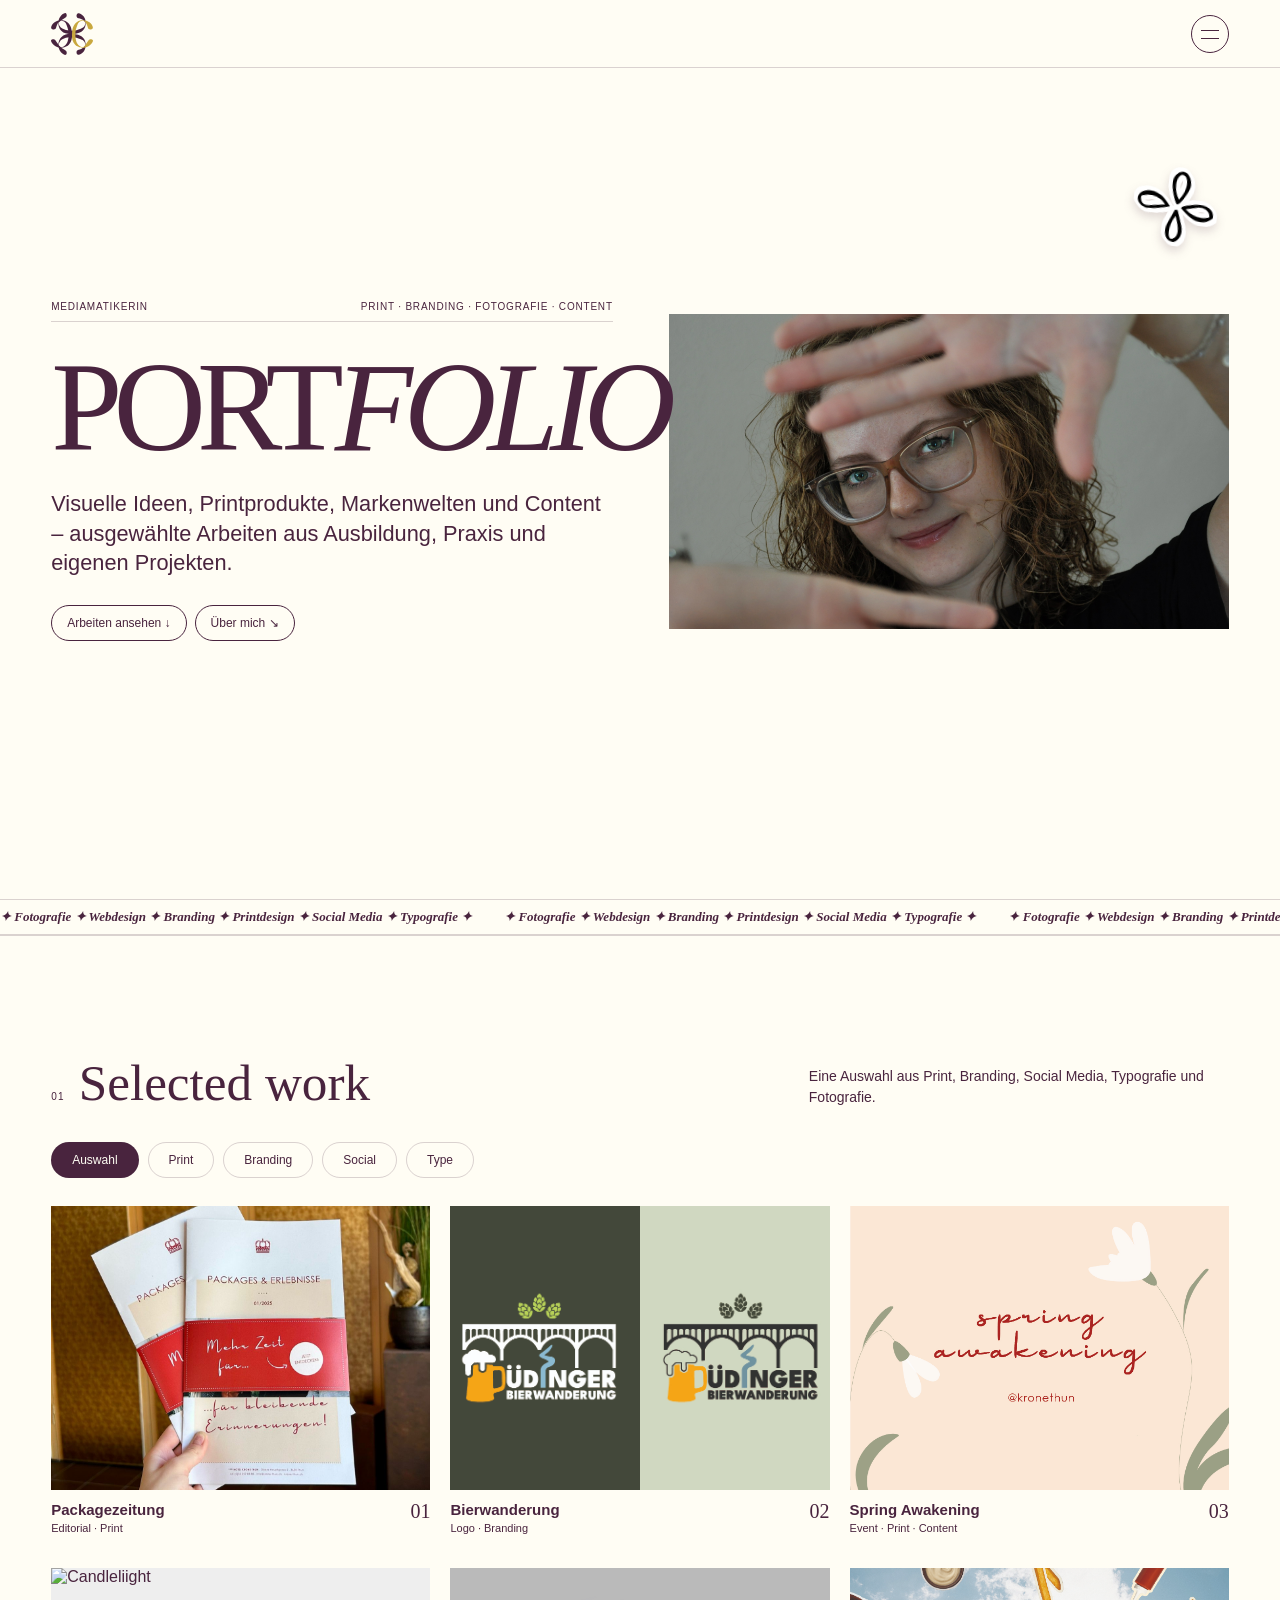
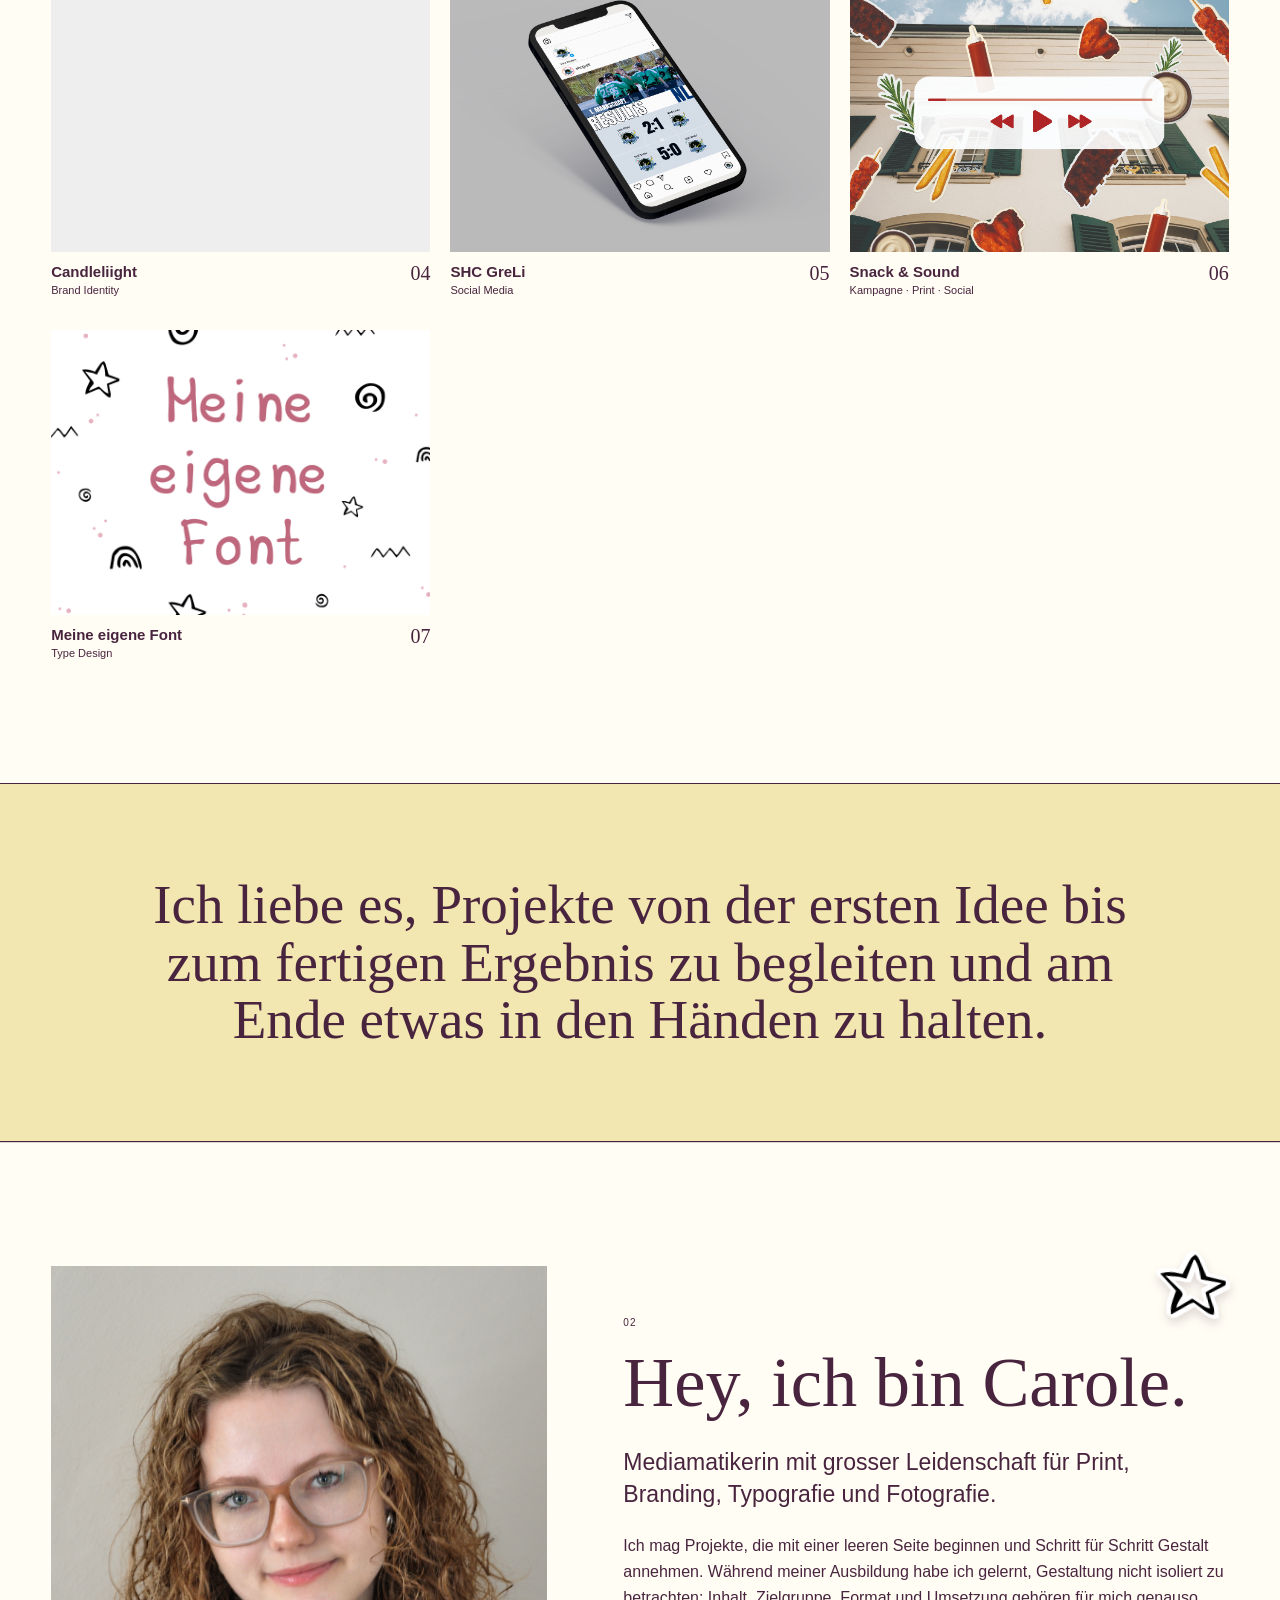
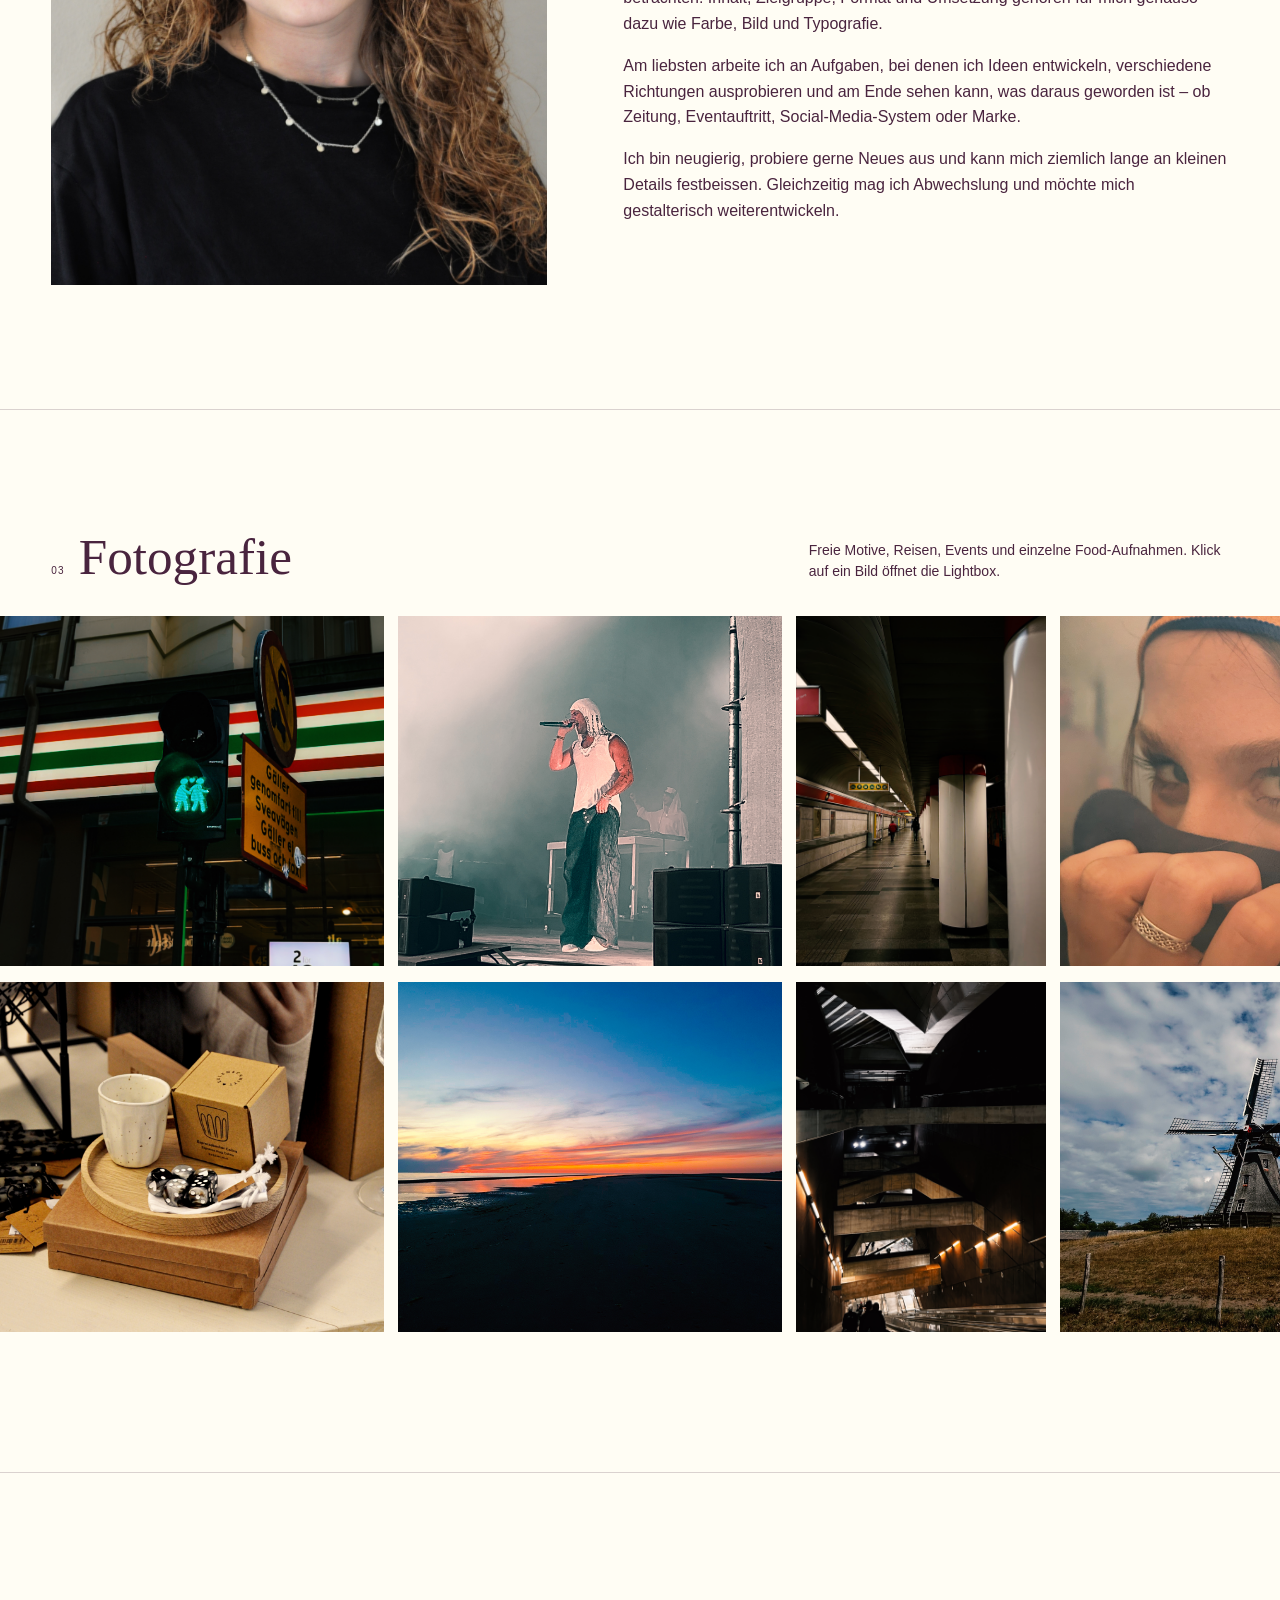
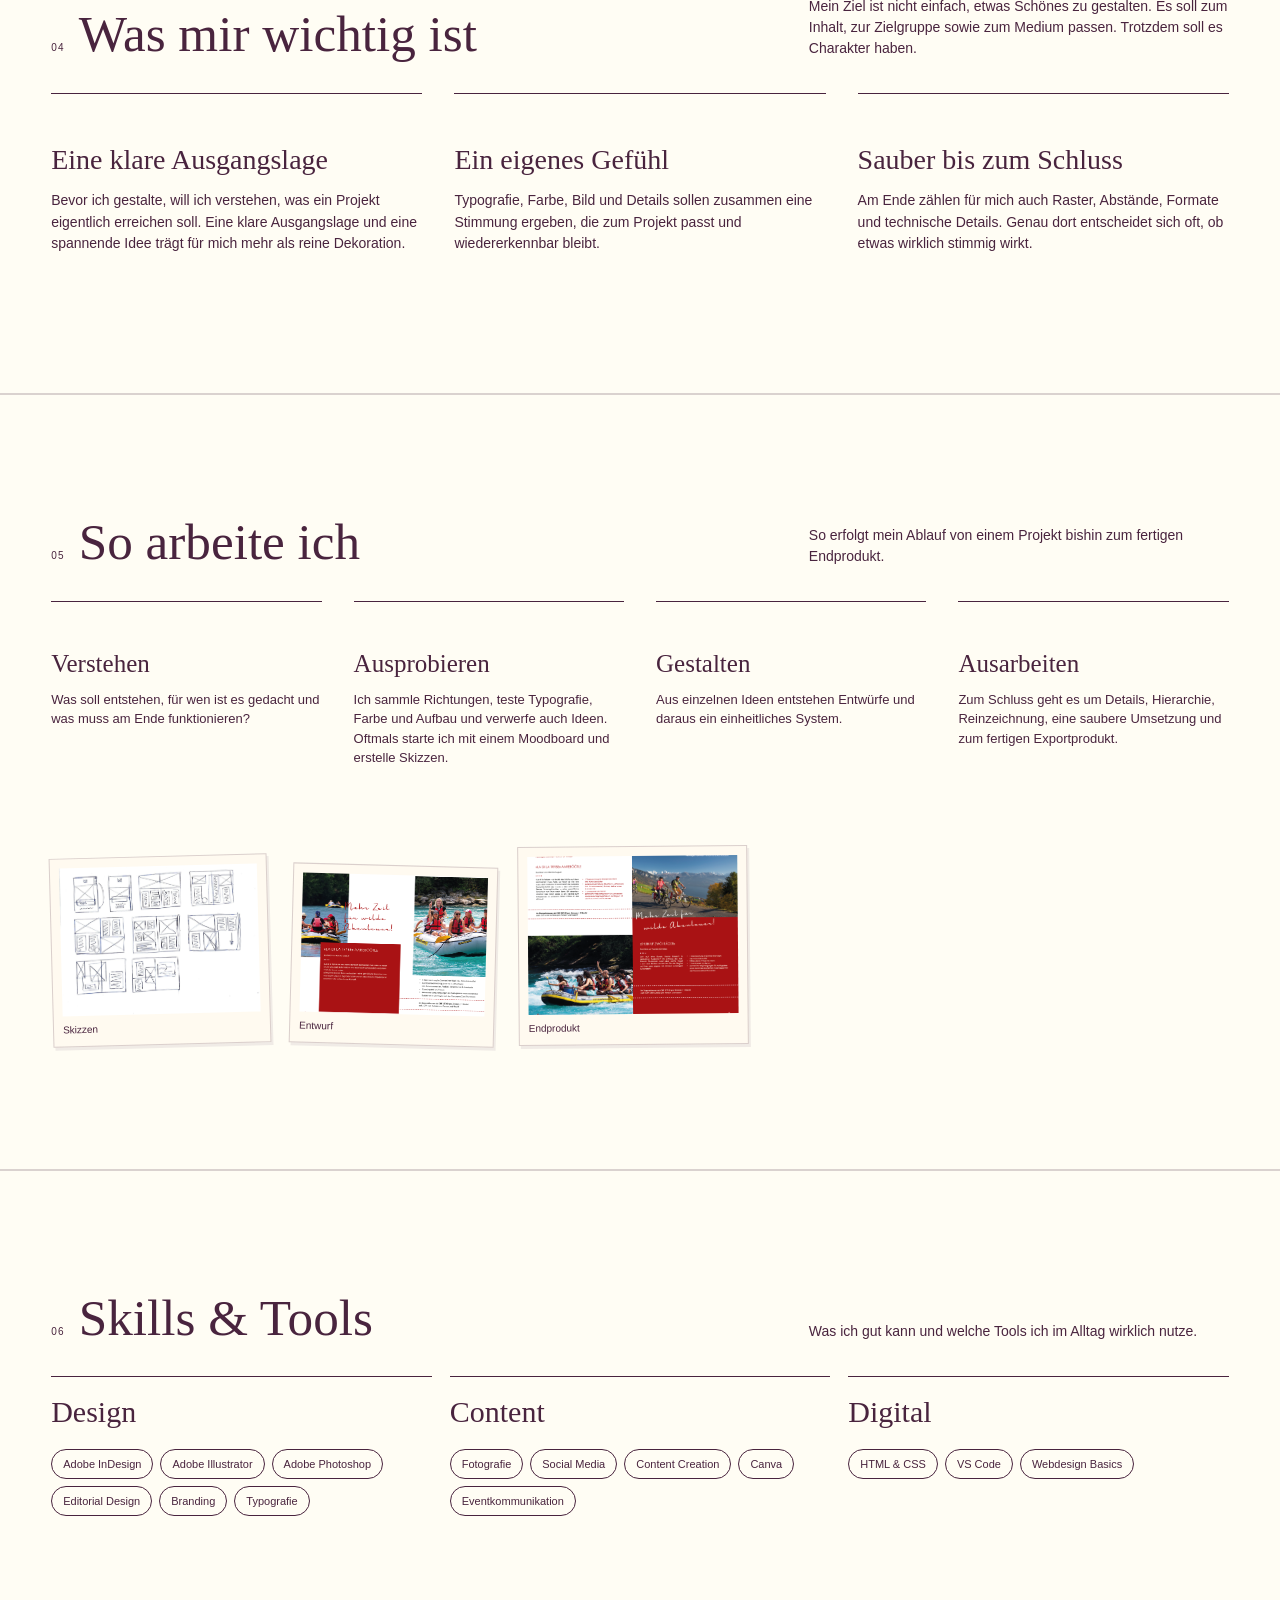
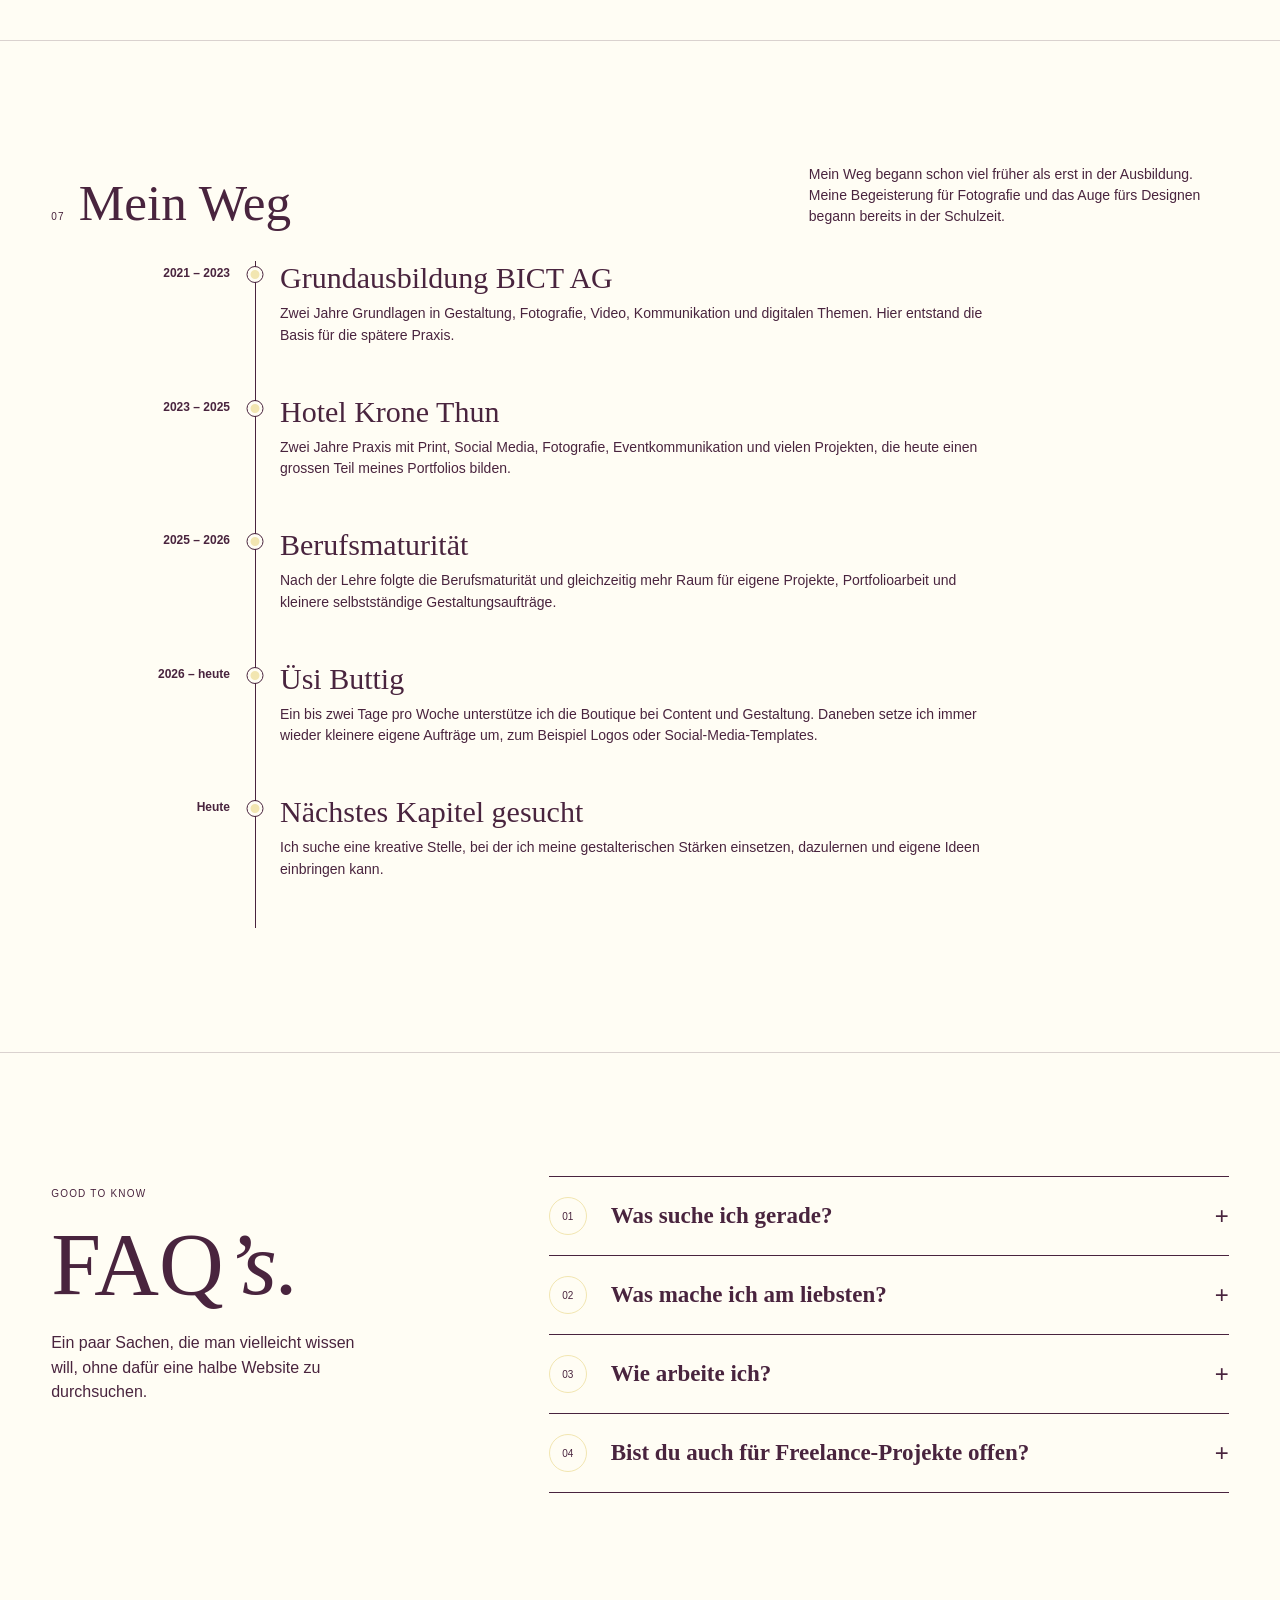
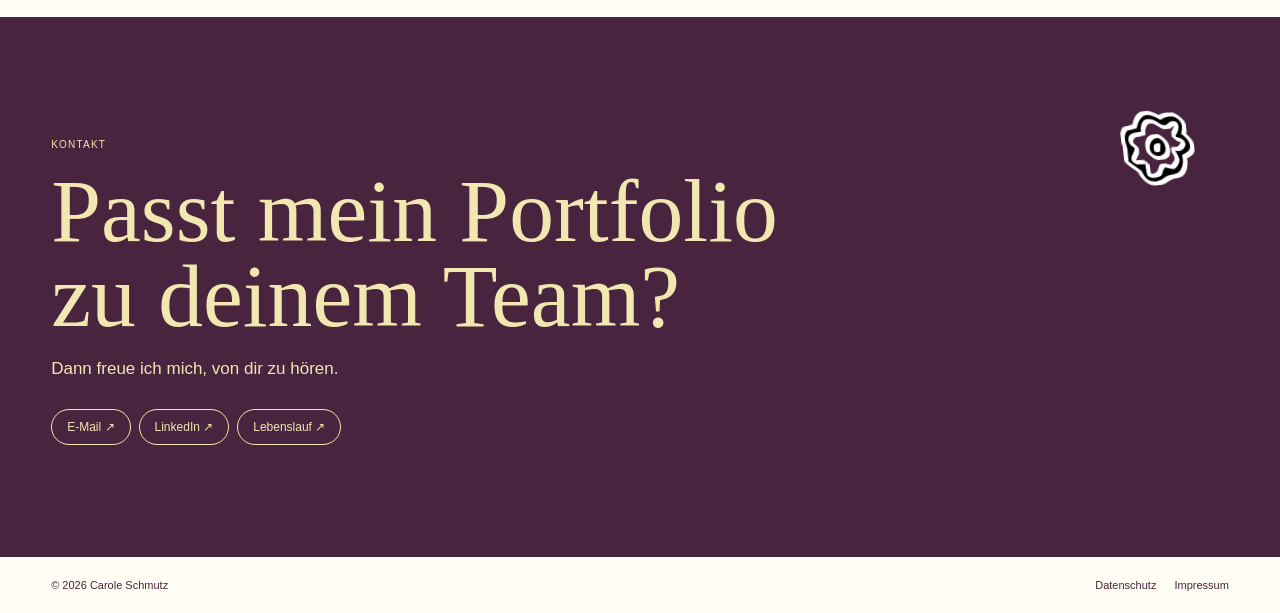
==== commit b2cfcb63: "Aktualisierung Portfolio" ====
--- a/index.html
+++ b/index.html
@@ -1,661 +1,819 @@
 <!doctype html>
 <html lang="de">
-<head>
-  <meta charset="utf-8">
-  <meta name="viewport" content="width=device-width,initial-scale=1">
-  <meta name="description" content="Portfolio von Carole Schmutz – Mediamatikerin mit Fokus auf Print, Branding, Fotografie und Content.">
-  <title>Portfolio — Carole Schmutz</title>
-  <link rel="stylesheet" href="style.css">
-</head>
-<body>
-<header class="header">
-  <a class="brand" href="#top" aria-label="Zur Startseite"><img src="img/brand/logo-carole.svg" alt="Carole Logo"></a>
-  <button class="burger" aria-label="Menü öffnen" aria-expanded="false"><i></i><i></i></button>
-</header>
-
-<div class="menu" aria-hidden="true">
-  <nav>
-    <a href="#work"><span>01</span> Arbeiten</a>
-    <a href="#about"><span>02</span> Über mich</a>
-    <a href="#photo"><span>03</span> Fotografie</a>
-    <a href="#path"><span>04</span> Mein Weg</a>
-    <a href="#faq"><span>05</span> FAQ</a>
-    <a href="#contact"><span>06</span> Kontakt</a>
-  </nav>
-
-  <div class="menu-foot">
-    <a href="https://www.linkedin.com/in/carole-schmutz-4052a5418/" target="_blank" rel="noopener">LinkedIn ↗</a>
-    <a href="lebenslauf.pdf" target="_blank" rel="noopener">Lebenslauf ↗</a>
-  </div>
-</div>
-
-<main id="top">
-<section class="hero">
-
-  <span class="sketch-sticker sketch-sticker--hero" aria-hidden="true">
-    <img src="img/decor/sketches/symbol_blume4.svg" alt="">
-  </span>
-
-  <div class="hero-grid">
-
-    <div class="hero-copy">
-
-      <div class="hero-top">
-        <span>Mediamatikerin</span>
-        <span>Print · Branding · Fotografie · Content</span>
+  <head>
+    <meta charset="utf-8" />
+    <meta name="viewport" content="width=device-width,initial-scale=1" />
+    <meta
+      name="description"
+      content="Portfolio von Carole Schmutz – Mediamatikerin mit Fokus auf Print, Branding, Fotografie und Content."
+    />
+    <title>Portfolio — Carole Schmutz</title>
+    <link rel="stylesheet" href="style.css" />
+  </head>
+  <body>
+    <header class="header">
+      <a class="brand" href="#top" aria-label="Zur Startseite"
+        ><img src="img/brand/logo_carole.svg" alt="Carole Logo"
+      /></a>
+      <button class="burger" aria-label="Menü öffnen" aria-expanded="false">
+        <i></i><i></i>
+      </button>
+    </header>
+
+    <div class="menu" aria-hidden="true">
+      <nav>
+        <a href="#work"><span>01</span> Arbeiten</a>
+        <a href="#about"><span>02</span> Über mich</a>
+        <a href="#photo"><span>03</span> Fotografie</a>
+        <a href="#path"><span>04</span> Mein Weg</a>
+        <a href="#faq"><span>05</span> FAQ</a>
+        <a href="#contact"><span>06</span> Kontakt</a>
+      </nav>
+
+      <div class="menu-foot">
+        <a
+          href="https://www.linkedin.com/in/carole-s-4052a5418"
+          target="_blank"
+          rel="noopener"
+          >LinkedIn ↗</a
+        >
+        <a href="lebenslauf.pdf" target="_blank" rel="noopener">Lebenslauf ↗</a>
       </div>
-
-      <h1>PORT<span>FOLIO</span></h1>
-
-      <p class="intro">
-        Visuelle Ideen, Printprodukte, Markenwelten und Content –
-        ausgewählte Arbeiten aus Ausbildung, Praxis und eigenen Projekten.
-      </p>
-
-      <div class="hero-links">
-        <a href="#work">Arbeiten ansehen ↓</a>
-        <a href="#about">Über mich ↘</a>
+    </div>
+
+    <main id="top">
+      <section class="hero">
+        <span class="sketch-sticker sketch-sticker--hero" aria-hidden="true">
+          <img src="img/decor/sketches/symbol_blume4.svg" alt="" />
+        </span>
+
+        <div class="hero-grid">
+          <div class="hero-copy">
+            <div class="hero-top">
+              <span>Mediamatikerin</span>
+              <span>Print · Branding · Fotografie · Content</span>
+            </div>
+
+            <h1>PORT<span>FOLIO</span></h1>
+
+            <p class="intro">
+              Visuelle Ideen, Printprodukte, Markenwelten und Content –
+              ausgewählte Arbeiten aus Ausbildung, Praxis und eigenen Projekten.
+            </p>
+
+            <div class="hero-links">
+              <a href="#work">Arbeiten ansehen ↓</a>
+              <a href="#about">Über mich ↘</a>
+            </div>
+          </div>
+
+          <figure class="portrait">
+            <img src="img/portfolio/hero/DSC_3049.jpg" alt="Portrait" />
+          </figure>
+        </div>
+      </section>
+
+      <div class="discipline-ticker" aria-hidden="true">
+        <div class="ticker-track">
+          <span
+            >✦ Fotografie ✦ Webdesign ✦ Branding ✦ Printdesign ✦ Social Media ✦
+            Typografie ✦</span
+          >
+          <span
+            >✦ Fotografie ✦ Webdesign ✦ Branding ✦ Printdesign ✦ Social Media ✦
+            Typografie ✦</span
+          >
+          <span
+            >✦ Fotografie ✦ Webdesign ✦ Branding ✦ Printdesign ✦ Social Media ✦
+            Typografie ✦</span
+          >
+          <span
+            >✦ Fotografie ✦ Webdesign ✦ Branding ✦ Printdesign ✦ Social Media ✦
+            Typografie ✦</span
+          >
+        </div>
       </div>
 
+      <section class="work section" id="work">
+        <div class="section-head compact">
+          <div>
+            <span class="num">01</span>
+            <h2>Selected work</h2>
+          </div>
+          <p>
+            Eine Auswahl aus Print, Branding, Social Media, Typografie und
+            Fotografie.
+          </p>
+        </div>
+
+        <div class="tabs" role="tablist" aria-label="Arbeiten filtern">
+          <button class="tab active" data-filter="all">Auswahl</button>
+          <button class="tab" data-filter="print">Print</button>
+          <button class="tab" data-filter="branding">Branding</button>
+          <button class="tab" data-filter="social">Social</button>
+          <button class="tab" data-filter="type">Type</button>
+        </div>
+
+        <div class="tab-line"></div>
+        <div class="work-grid">
+          <article class="card" data-cat="print">
+            <a class="card-open" href="packagezeitung.html">
+              <img
+                src="img/projects/packagezeitung/Packagezeitung_gedruckt.jpg"
+                alt="Packagezeitung"/>
+              <span>
+                <b>Packagezeitung</b>
+                <small>Editorial · Print</small>
+              </span>
+              <em>01</em>
+            </a>
+          </article>
+
+          <article class="card" data-cat="branding">
+            <a class="card-open" href="bierwanderung.html">
+              <img
+                src="img/projects/bierwanderung/BierwanderungDuedingen_Final.jpg"
+                alt="Düdinger Bierwanderung"/>
+              <span>
+                <b>Bierwanderung</b>
+                <small>Logo · Branding</small>
+              </span>
+              <em>02</em>
+            </a>
+          </article>
+
+          <article class="card" data-cat="print">
+            <a class="card-open" href="lehrlingsevent.html">
+              <img
+                src="img/projects/spring-awakening/selected/event3.jpg"
+                alt="Spring Awakening"/>
+              <span>
+                <b>Spring Awakening</b>
+                <small>Event · Print · Content</small>
+              </span>
+              <em>03</em>
+            </a>
+          </article>
+
+          <article class="card" data-cat="branding">
+            <a class="card-open" href="candleliight.html">
+              <img
+                src="img/projects/candleliight/Candleliight_Press.jpg"
+                alt="Candleliight"/>
+              <span>
+                <b>Candleliight</b>
+                <small>Brand Identity</small>
+              </span>
+              <em>04</em>
+            </a>
+          </article>
+
+          <article class="card" data-cat="social">
+            <a class="card-open" href="shcgreli.html">
+              <img
+                src="img/projects/shc-greli/SHCGreli_HandyMockup.jpg"
+                alt="SHC GreLi Social Media Templates"/>
+              <span>
+                <b>SHC GreLi</b>
+                <small>Social Media</small>
+              </span>
+              <em>05</em>
+            </a>
+          </article>
+
+          <article class="card" data-cat="print">
+            <a class="card-open" href="snacksound.html">
+              <img
+                src="img/projects/snack-sound/Snack&Sound_Preview.jpg"
+                alt="Snack & Sound"/>
+              <span>
+                <b>Snack & Sound</b>
+                <small>Kampagne · Print · Social</small>
+              </span>
+              <em>06</em>
+            </a>
+          </article>
+
+          <article class="card" data-cat="type">
+            <a class="card-open" href="eigenefont.html">
+              <img
+                src="img/projects/eigene-font/Font_Vorschau.jpg"
+                alt="Eigene Font"/>
+              <span>
+                <b>Meine eigene Font</b>
+                <small>Type Design</small>
+              </span>
+              <em>07</em>
+            </a>
+          </article>
+        </div>
+      </section>
+
+      <section class="statement">
+        <strong
+          >Ich liebe es, Projekte von der ersten Idee bis zum fertigen Ergebnis
+          zu begleiten und am Ende etwas in den Händen zu halten.</strong
+        >
+      </section>
+
+      <section class="about section" id="about">
+        <span class="sketch-sticker sketch-sticker--about" aria-hidden="true">
+          <img src="img/decor/sketches/symbol_stern3.svg" alt="" />
+        </span>
+
+        <figure class="about-photo">
+          <img
+            src="img/portfolio/hero/DSC_3033.jpg"
+            alt="Portrait Platzhalter"
+          />
+        </figure>
+
+        <div class="about-copy">
+          <span class="num">02</span>
+          <h2>Hey, ich bin Carole.</h2>
+          <p class="lead">
+            Mediamatikerin mit grosser Leidenschaft für Print, Branding,
+            Typografie und Fotografie.
+          </p>
+          <p>
+            Ich mag Projekte, die mit einer leeren Seite beginnen und Schritt
+            für Schritt Gestalt annehmen. Während meiner Ausbildung habe ich
+            gelernt, Gestaltung nicht isoliert zu betrachten: Inhalt,
+            Zielgruppe, Format und Umsetzung gehören für mich genauso dazu wie
+            Farbe, Bild und Typografie.
+          </p>
+          <p>
+            Am liebsten arbeite ich an Aufgaben, bei denen ich Ideen entwickeln,
+            verschiedene Richtungen ausprobieren und am Ende sehen kann, was
+            daraus geworden ist – ob Zeitung, Eventauftritt, Social-Media-System
+            oder Marke.
+          </p>
+          <p>
+            Ich bin neugierig, probiere gerne Neues aus und kann mich ziemlich
+            lange an kleinen Details festbeissen. Gleichzeitig mag ich
+            Abwechslung und möchte mich gestalterisch weiterentwickeln.
+          </p>
+        </div>
+      </section>
+
+      <section class="photo section" id="photo">
+        <!--<span class="sketch-sticker sketch-sticker--photo" aria-hidden="true">
+          <img src="img/decor/sketches/symbol_spirale.svg" alt="" />
+        </span>-->
+
+        <div class="section-head compact">
+          <div>
+            <span class="num">03</span>
+            <h2>Fotografie</h2>
+          </div>
+          <p>
+            Freie Motive, Reisen, Events und einzelne Food-Aufnahmen. Klick auf
+            ein Bild öffnet die Lightbox.
+          </p>
+        </div>
+        <div class="marquee photo-marquee">
+          <div class="track">
+            <button class="gallery-img">
+              <img
+                src="img/photography/travel/stockholm/Galerie_Stockholm_Ampel.jpg"
+                alt="Ampel in Stockholm"
+              />
+            </button>
+
+            <button class="gallery-img">
+              <img
+                src="img/photography/concerts/Galerie_Konzert_Souly_2.jpg"
+                alt="Souly am Openair Frauenfeld"
+              />
+            </button>
+
+            <button class="gallery-img">
+              <img
+                src="img/photography/travel/budapest/Galerie_Budapest_UBahn.jpg"
+                alt="UBahn in Budapest"
+              />
+            </button>
+
+            <button class="gallery-img">
+              <img
+                src="img/photography/portraits/Galerie_Portrait_Amelie.jpg"
+                alt="Portrait am Openair Frauenfeld"
+              />
+            </button>
+
+            <button class="gallery-img">
+              <img
+                src="img/photography/travel/budapest/Galerie_Budapest_Gebaeude.jpg"
+                alt="Gebäude in Budapest"
+              />
+            </button>
+
+            <button class="gallery-img">
+              <img
+                src="img/projects/spring-awakening/selected/eventphoto1.jpg"
+                alt="Eventfotografie Küche in der Krone Thun"
+              />
+            </button>
+
+            <button class="gallery-img" aria-hidden="true" tabindex="-1">
+              <img
+                src="img/photography/nature/oeschinensee/Galerie_Oeschinensee_Natur_2.jpg"
+                alt="Oeschinensee"
+              />
+            </button>
+
+            <button class="gallery-img" aria-hidden="true" tabindex="-1">
+              <img
+                src="img/photography/travel/france/Galerie_Paris_Eiffelturm.jpg"
+                alt="Eiffelturm in Paris"
+              />
+            </button>
+
+            <button class="gallery-img" aria-hidden="true" tabindex="-1">
+              <img
+                src="img/photography/nature/Galerie_Natur_Biene.jpg"
+                alt="Biene auf Nektarsuche"
+              />
+            </button>
+
+            <button class="gallery-img" aria-hidden="true" tabindex="-1">
+              <img
+                src="img/photography/travel/stockholm/Galerie_Stockholm_Cafe.jpg"
+                alt="Café in Stockholm"
+              />
+            </button>
+
+            <button class="gallery-img" aria-hidden="true" tabindex="-1">
+              <img
+                src="img/photography/nature/oeschinensee/Galerie_Oeschinensee_Natur_4.jpg"
+                alt=""
+              />
+            </button>
+
+            <button class="gallery-img" aria-hidden="true" tabindex="-1">
+              <img
+                src="img/photography/nature/oeschinensee/Galerie_Oeschinensee_Kuh.jpg"
+                alt="Kuh am Oeschinensee"
+              />
+            </button>
+          </div>
+        </div>
+
+        <div class="marquee reverse photo-marquee">
+          <div class="track">
+            <button class="gallery-img">
+              <img
+                src="img/photography/buttig/Buttig_Wuerfel.jpeg"
+                alt="Würfel von Eulenschnitt"
+              />
+            </button>
+
+            <button class="gallery-img">
+              <img
+                src="img/photography/travel/ameland/Ameland_Sonnenuntergang.jpg"
+                alt="Sonnenuntergang auf Ameland"
+              />
+            </button>
+
+            <button class="gallery-img">
+              <img
+                src="img/photography/travel/budapest/Galerie_Budapest_Rolltreppe.jpg"
+                alt="Architektur"
+              />
+            </button>
+
+            <button class="gallery-img">
+              <img
+                src="img/photography/travel/ameland/Ameland_Windmuehle.jpg"
+                alt="Windmühle auf Ameland"
+              />
+            </button>
+
+            <button class="gallery-img">
+              <img
+                src="img/photography/travel/ameland/Ameland_Schmetterling.jpg"
+                alt="Distelfalter auf weissem Sommerflieder"
+              />
+            </button>
+
+            <button class="gallery-img">
+              <img
+                src="img/photography/events/lehrlingsevent/2504_FOTO_Lehrlingsevent-_(6).jpg"
+                alt="Lehrlingsevent in der Krone Thun"
+              />
+            </button>
+
+            <button class="gallery-img" aria-hidden="true" tabindex="-1">
+              <img
+                src="img/photography/concerts/Galerie_Konzert_NBHD_SW.jpg"
+                alt="Konzert von The Neighbourhood"
+              />
+            </button>
+
+            <button class="gallery-img" aria-hidden="true" tabindex="-1">
+              <img
+                src="img/photography/buttig/Buttig_Tassen.jpeg"
+                alt="Tassen von Eulenschnitt"
+              />
+            </button>
+
+            <button class="gallery-img" aria-hidden="true" tabindex="-1">
+              <img
+                src="img/photography/thun/Galerie_Thun_Riesenrad.jpg"
+                alt="Riesenrad auf dem Mühleplatz in Thun"
+              />
+            </button>
+
+            <button class="gallery-img" aria-hidden="true" tabindex="-1">
+              <img
+                src="img/photography/travel/budapest/Galerie_Budapest_Rolltreppe.jpg"
+                alt="Rolltreppe in Budapest"
+              />
+            </button>
+
+            <button class="gallery-img" aria-hidden="true" tabindex="-1">
+              <img
+                src="img/photography/food/2505_Coupe_Romanoff_5.jpg"
+                alt="Coupé Romanoff in der Krone Thun"
+              />
+            </button>
+
+            <button class="gallery-img" aria-hidden="true" tabindex="-1">
+              <img
+                src="img/photography/food/2505_Burger_10.jpg"
+                alt="Kroneburger im Hotel Krone"
+              />
+            </button>
+          </div>
+        </div>
+      </section>
+
+      <section class="vision section" id="vision">
+        <div class="section-head compact">
+          <div>
+            <span class="num">04</span>
+            <h2>Was mir wichtig ist</h2>
+          </div>
+          <p>
+            Mein Ziel ist nicht einfach, etwas Schönes zu gestalten. Es soll zum
+            Inhalt, zur Zielgruppe sowie zum Medium passen. Trotzdem soll es
+            Charakter haben.
+          </p>
+        </div>
+
+        <div class="vision-grid">
+          <article>
+            <h3>Eine klare Ausgangslage</h3>
+            <p>
+              Bevor ich gestalte, will ich verstehen, was ein Projekt eigentlich
+              erreichen soll. Eine klare Ausgangslage und eine spannende Idee
+              trägt für mich mehr als reine Dekoration.
+            </p>
+          </article>
+
+          <article>
+            <h3>Ein eigenes Gefühl</h3>
+            <p>
+              Typografie, Farbe, Bild und Details sollen zusammen eine Stimmung
+              ergeben, die zum Projekt passt und wiedererkennbar bleibt.
+            </p>
+          </article>
+
+          <article>
+            <h3>Sauber bis zum Schluss</h3>
+            <p>
+              Am Ende zählen für mich auch Raster, Abstände, Formate und
+              technische Details. Genau dort entscheidet sich oft, ob etwas
+              wirklich stimmig wirkt.
+            </p>
+          </article>
+        </div>
+      </section>
+
+      <section class="process section" id="process">
+        <div class="section-head compact">
+          <div>
+            <span class="num">05</span>
+            <h2>So arbeite ich</h2>
+          </div>
+          <p>
+            So erfolgt mein Ablauf von einem Projekt bishin zum fertigen
+            Endprodukt.
+          </p>
+        </div>
+
+        <div class="steps">
+          <article>
+            <h3>Verstehen</h3>
+            <p>
+              Was soll entstehen, für wen ist es gedacht und was muss am Ende
+              funktionieren?
+            </p>
+          </article>
+
+          <article>
+            <h3>Ausprobieren</h3>
+            <p>
+              Ich sammle Richtungen, teste Typografie, Farbe und Aufbau und
+              verwerfe auch Ideen. Oftmals starte ich mit einem Moodboard und
+              erstelle Skizzen.
+            </p>
+          </article>
+
+          <article>
+            <h3>Gestalten</h3>
+            <p>
+              Aus einzelnen Ideen entstehen Entwürfe und daraus ein
+              einheitliches System.
+            </p>
+          </article>
+
+          <article>
+            <h3>Ausarbeiten</h3>
+            <p>
+              Zum Schluss geht es um Details, Hierarchie, Reinzeichnung, eine
+              saubere Umsetzung und zum fertigen Exportprodukt.
+            </p>
+          </article>
+        </div>
+
+        <div
+          class="process-peeks"
+          aria-label="Kleine Einblicke in meinen Prozess"
+        >
+          <figure>
+            <img
+              src="img/projects/packagezeitung/Packagezeitung_Skizzen.jpg"
+              alt="Skizzen"
+            />
+            <figcaption>Skizzen</figcaption>
+          </figure>
+
+          <figure>
+            <img
+              src="img/projects/packagezeitung/Packagezeitung_Entwurf1.png"
+              alt="Erster Entwurf"
+            />
+            <figcaption>Entwurf</figcaption>
+          </figure>
+
+          <figure>
+            <img
+              src="img/projects/packagezeitung/Packagezeitung_Final.png"
+              alt="Endprodukt"
+            />
+            <figcaption>Endprodukt</figcaption>
+          </figure>
+        </div>
+      </section>
+
+      <section class="skills section" id="skills">
+        <div class="section-head compact">
+          <div>
+            <span class="num">06</span>
+            <h2>Skills & Tools</h2>
+          </div>
+          <p>Was ich gut kann und welche Tools ich im Alltag wirklich nutze.</p>
+        </div>
+
+        <div class="skills-grid">
+          <article>
+            <h3>Design</h3>
+            <div>
+              <span>Adobe InDesign</span>
+              <span>Adobe Illustrator</span>
+              <span>Adobe Photoshop</span>
+              <span>Editorial Design</span>
+              <span>Branding</span>
+              <span>Typografie</span>
+            </div>
+          </article>
+
+          <article>
+            <h3>Content</h3>
+            <div>
+              <span>Fotografie</span>
+              <span>Social Media</span>
+              <span>Content Creation</span>
+              <span>Canva</span>
+              <span>Eventkommunikation</span>
+            </div>
+          </article>
+
+          <article>
+            <h3>Digital</h3>
+            <div>
+              <span>HTML & CSS</span>
+              <span>VS Code</span>
+              <span>Webdesign Basics</span>
+            </div>
+          </article>
+        </div>
+      </section>
+
+      <section class="path section" id="path">
+        <div class="section-head compact">
+          <div>
+            <span class="num">07</span>
+            <h2>Mein Weg</h2>
+          </div>
+          <p>
+            Mein Weg begann schon viel früher als erst in der Ausbildung. Meine
+            Begeisterung für Fotografie und das Auge fürs Designen begann
+            bereits in der Schulzeit.
+          </p>
+        </div>
+
+        <div class="timeline">
+          <article>
+            <div class="year">2021 – 2023</div>
+            <div class="dot"></div>
+            <div>
+              <h3>Grundausbildung BICT AG</h3>
+              <p>
+                Zwei Jahre Grundlagen in Gestaltung, Fotografie, Video,
+                Kommunikation und digitalen Themen. Hier entstand die Basis für
+                die spätere Praxis.
+              </p>
+            </div>
+          </article>
+
+          <article>
+            <div class="year">2023 – 2025</div>
+            <div class="dot"></div>
+            <div>
+              <h3>Hotel Krone Thun</h3>
+              <p>
+                Zwei Jahre Praxis mit Print, Social Media, Fotografie,
+                Eventkommunikation und vielen Projekten, die heute einen grossen
+                Teil meines Portfolios bilden.
+              </p>
+            </div>
+          </article>
+
+          <article>
+            <div class="year">2025 – 2026</div>
+            <div class="dot"></div>
+            <div>
+              <h3>Berufsmaturität</h3>
+              <p>
+                Nach der Lehre folgte die Berufsmaturität und gleichzeitig mehr
+                Raum für eigene Projekte, Portfolioarbeit und kleinere
+                selbstständige Gestaltungsaufträge.
+              </p>
+            </div>
+          </article>
+
+          <article>
+            <div class="year">2026 – heute</div>
+            <div class="dot"></div>
+            <div>
+              <h3>Üsi Buttig</h3>
+              <p>
+                Ein bis zwei Tage pro Woche unterstütze ich die Boutique bei
+                Content und Gestaltung. Daneben setze ich immer wieder kleinere
+                eigene Aufträge um, zum Beispiel Logos oder
+                Social-Media-Templates.
+              </p>
+            </div>
+          </article>
+
+          <article>
+            <div class="year">Heute</div>
+            <div class="dot"></div>
+            <div>
+              <h3>Nächstes Kapitel gesucht</h3>
+              <p>
+                Ich suche eine kreative Stelle, bei der ich meine
+                gestalterischen Stärken einsetzen, dazulernen und eigene Ideen
+                einbringen kann.
+              </p>
+            </div>
+          </article>
+        </div>
+      </section>
+
+      <section class="faq section" id="faq">
+        <div class="faq-heading">
+          <p class="eyebrow">Good to know</p>
+          <h2>FAQ<em>’s.</em></h2>
+          <p>
+            Ein paar Sachen, die man vielleicht wissen will, ohne dafür eine
+            halbe Website zu durchsuchen.
+          </p>
+        </div>
+
+        <div class="faq-list">
+          <article class="faq-item">
+            <button class="faq-question" aria-expanded="false">
+              <span class="faq-num">01</span>
+              <span class="faq-label">Was suche ich gerade?</span>
+              <span class="faq-plus">+</span>
+            </button>
+            <div class="faq-answer">
+              <p>
+                Ich bin auf der Suche nach einer spannenden Stelle, bei welcher
+                ich kreativ arbeiten kann und meine Ideen einbringen darf.
+                Besonders interessieren mich Grafikdesign, Branding, Print,
+                Social Media und Content Creation. Wichtig ist mir vor allem
+                Abwechslung und die Möglichkeit, mich kreativ
+                weiterzuentwickeln.
+              </p>
+            </div>
+          </article>
+
+          <article class="faq-item">
+            <button class="faq-question" aria-expanded="false">
+              <span class="faq-num">02</span>
+              <span class="faq-label">Was mache ich am liebsten?</span>
+              <span class="faq-plus">+</span>
+            </button>
+            <div class="faq-answer">
+              <p>
+                Am liebsten entwickle ich Ideen und setze sie visuell um. Ich
+                mag es, mit Farben, Schriften, Bildern und verschiedenen
+                Gestaltungsmöglichkeiten zu experimentieren, bis alles
+                zusammenpasst. Besonders schön finde ich Projekte, bei denen ich
+                von der ersten Idee bis zum fertigen Ergebnis mitwirken kann.
+              </p>
+            </div>
+          </article>
+
+          <article class="faq-item">
+            <button class="faq-question" aria-expanded="false">
+              <span class="faq-num">03</span>
+              <span class="faq-label">Wie arbeite ich?</span>
+              <span class="faq-plus">+</span>
+            </button>
+            <div class="faq-answer">
+              <p>
+                Ich probiere gerne verschiedene Ansätze aus und achte auch auf
+                die kleinen Details. Wenn ich etwas noch nicht kann, finde ich
+                gerne selbst heraus, wie es funktioniert, informiere mich und
+                lerne dabei Neues dazu. Feedback ist mir wichtig und ich
+                entwickle meine Arbeit damit weiter.
+              </p>
+            </div>
+          </article>
+
+          <article class="faq-item">
+            <button class="faq-question" aria-expanded="false">
+              <span class="faq-num">04</span>
+              <span class="faq-label"
+                >Bist du auch für Freelance-Projekte offen?</span
+              >
+              <span class="faq-plus">+</span>
+            </button>
+            <div class="faq-answer">
+              <p>
+                Ja. Ich durfte bereits Erfahrung mit kleineren
+                Freelance-Projekten sammeln. Von Logos über
+                Social-Media-Templates bis zu Fotoaufnahmen. Für passende
+                kreative Projekte bin ich weiterhin offen.
+              </p>
+            </div>
+          </article>
+        </div>
+      </section>
+
+      <section class="contact" id="contact">
+        <span class="sketch-sticker sketch-sticker--contact" aria-hidden="true">
+          <img src="img/decor/sketches/symbol_blume.svg" alt="" />
+        </span>
+        <p class="eyebrow">Kontakt</p>
+        <h2>Passt mein Portfolio<br />zu deinem Team?</h2>
+        <p class="contact-copy">Dann freue ich mich, von dir zu hören.</p>
+
+        <div class="contact-links">
+          <a href="mailto:carole.schmutz@sensemail.ch">E-Mail ↗</a>
+          <a
+            href="https://www.linkedin.com/in/carole-s-4052a5418"
+            target="_blank"
+            rel="noopener"
+            >LinkedIn ↗</a
+          >
+          <a href="lebenslauf.pdf" target="_blank" rel="noopener"
+            >Lebenslauf ↗</a
+          >
+        </div>
+      </section>
+    </main>
+
+    <footer>
+      <span>© 2026 Carole Schmutz</span>
+      <div>
+        <a href="datenschutz.html">Datenschutz</a>
+        <a href="impressum.html">Impressum</a>
+      </div>
+    </footer>
+
+    <div class="lightbox" aria-hidden="true">
+      <button class="lightbox-close" aria-label="Bild schliessen">×</button>
+      <button class="lightbox-prev" aria-label="Vorheriges Bild">←</button>
+      <img src="" alt="Vergrösserte Ansicht" />
+      <button class="lightbox-next" aria-label="Nächstes Bild">→</button>
     </div>
 
-    <figure class="portrait">
-      <img src="img/portfolio/hero/DSC_3049.jpg" alt="Portrait">
-    </figure>
-
-  </div>
-
-</section>
-
-<div class="discipline-ticker" aria-hidden="true">
-  <div class="ticker-track">
-    <span>✦ Fotografie ✦ Webdesign ✦ Branding ✦ Printdesign ✦ Social Media ✦ Typografie ✦</span>
-    <span>✦ Fotografie ✦ Webdesign ✦ Branding ✦ Printdesign ✦ Social Media ✦ Typografie ✦</span>
-    <span>✦ Fotografie ✦ Webdesign ✦ Branding ✦ Printdesign ✦ Social Media ✦ Typografie ✦</span>
-    <span>✦ Fotografie ✦ Webdesign ✦ Branding ✦ Printdesign ✦ Social Media ✦ Typografie ✦</span>
-  </div>
-</div>
-
-<section class="work section" id="work">
-  <div class="section-head compact">
-    <div>
-      <span class="num">01</span>
-      <h2>Selected work</h2>
-    </div>
-    <p>Eine Auswahl aus Print, Branding, Social Media, Typografie und Fotografie.</p>
-  </div>
-
-  <div class="tabs" role="tablist" aria-label="Arbeiten filtern">
-    <button class="tab active" data-filter="all">Auswahl</button>
-    <button class="tab" data-filter="print">Print</button>
-    <button class="tab" data-filter="branding">Branding</button>
-    <button class="tab" data-filter="social">Social</button>
-    <button class="tab" data-filter="type">Type</button>
-  </div>
-
-  <div class="tab-line"></div>
-  <div class="work-grid">
-    <article class="card" 
-    data-cat="print" 
-    data-title="Packagezeitung" 
-    data-meta="Editorial / Print · IPA 2025" 
-    data-text="Für meine IPA (Abschlussarbeit meiner Ausbildung) im Hotel Krone Thun habe ich eine Packagezeitung gestaltet, die verschiedene Hotelpackages übersichtlich zusammenbringt. 
-    Von der ersten Idee über die Gestaltung bis zum druckfertigen Prototypen lag das Projekt komplett in meiner Hand." 
-    data-images="img/projects/packagezeitung/Packagezeitung_gedruckt.jpg,
-    img/projects/packagezeitung/Packagezeitung_Final.png,
-    img/projects/packagezeitung/Packagezeitung_Winterpackages.png">
-      <button class="card-open">
-        <img src="img/projects/packagezeitung/Packagezeitung_gedruckt.jpg" alt="Packagezeitung">
-        <span>
-          <b>Packagezeitung</b><small>Editorial · Print</small>
-        </span>
-        <em>01</em>
-      </button>
-    </article>
-
-    <article class="card" 
-    data-cat="branding" 
-    data-title="Düdinger Bierwanderung" 
-    data-meta="Logo / Branding · 2026" 
-    data-text="Ein reduziertes Logo mit regionalem Bezug, entwickelt für die Düdinger Bierwanderung. Gezeigt werden finale Varianten und Anwendungen statt einer langen Prozessdokumentation." 
-    data-images="img/projects/bierwanderung/BierwanderungDuedingen_Final.jpg,
-    img/projects/bierwanderung/BierwanderungDuedingen_Logo.jpg">
-      <button class="card-open">
-        <img src="img/projects/bierwanderung/BierwanderungDuedingen_Final.jpg" alt="Düdinger Bierwanderung">
-        <span>
-          <b>Bierwanderung</b><small>Logo · Branding</small>
-        </span>
-        <em>02</em>
-      </button>
-    </article>
-
-    <article class="card" 
-    data-cat="print" 
-    data-title="Spring Awakening" 
-    data-meta="Eventkommunikation · 2025" 
-    data-text="Im 4. Jahr meiner Ausbildung in der Krone organisierten wir Lernenden ein Lehrlingsevent. Unser Motto lautete: «Spring awakening». 
-    Ich durfte den Gestaltungspart übernehmen. Erstellt habe ich für diesen Event sowohl digitale Einladungen, Menükarten und Social-Media-Content. 
-    Auch durfte ich bei der Durchführung des Events den ganzen Abend mit der Kamera begleiten." 
-    data-images="img/projects/spring-awakening/selected/event3.jpg,
-    img/projects/spring-awakening/selected/eventphoto1.jpg,
-    img/projects/spring-awakening/selected/event1.jpg,
-    img/projects/spring-awakening/selected/event2.jpg,
-    img/projects/spring-awakening/selected/eventphoto2.jpg">
-      <button class="card-open">
-        <img src="img/projects/spring-awakening/selected/event3.jpg" alt="Spring Awakening">
-        <span>
-          <b>Spring Awakening</b><small>Event · Print · Content</small>
-        </span>
-        <em>03</em>
-      </button>
-    </article>
-
-    <article class="card" 
-    data-cat="branding" 
-    data-title="Candleliight" 
-    data-meta="Brand Identity · 2026" 
-    data-text="Candleliight ist eine fiktive Marke für handgegossene Kerzen. 
-    Aus einem Schulprojekt entstand freiwillig eine komplette kleine Markenwelt mit Logo, Corporate Design und Anwendungen." 
-    data-images="img/projects/candleliight/Candleliight_KerzenDuo.png,
-    img/projects/candleliight/Candleliight_Visitenkarte.jpg,
-    img/projects/candleliight/Candleliight_Sticker.jpg">
-      <button class="card-open">
-        <img src="img/projects/candleliight/Candleliight_KerzenDuo.png" alt="Candleliight">
-        <span>
-          <b>Candleliight</b><small>Brand Identity</small>
-        </span>
-        <em>04</em>
-      </button>
-    </article>
-
-    <article class="card" 
-    data-cat="social" 
-    data-title="SHC GreLi" 
-    data-meta="Social Media Templates · 2026" 
-    data-text="Für den SHC GreLi entwickelte ich flexible Canva Templates für Match- und Turnierposts. 
-    Ziel war ein einheitlicher Auftritt, der sich im Alltag einfach anpassen lässt. 
-    Matchvorschau, Resultat oder Turnier. Die Inhalte wechseln, der Look soll bleiben. 
-    Dafür brauchte es ein flexibles Template-System, das sich im Vereinsalltag einfach anpassen lässt." 
-    data-images="img/projects/shc-greli/SHCGreli_HandyMockup.jpg,
-    img/projects/shc-greli/SHCGreli_MockupPosts.jpg">
-      <button class="card-open">
-        <img src="img/projects/shc-greli/SHCGreli_HandyMockup.jpg" alt="SHC GreLi Social Media Templates">
-        <span>
-          <b>SHC GreLi</b><small>Social Media</small>
-        </span>
-        <em>05</em>
-      </button>
-    </article>
-
-    <article class="card" 
-    data-cat="print" 
-    data-title="Snack & Sound" 
-    data-meta="Eventkampagne · 2025" 
-    data-text="Kommunikation für die Eventreihe Snack & Sound im Hotel Krone Thun – mit Printprodukten und digitalen Social-Media-Assets." 
-    data-images="img/projects/snack-sound/Snack&Sound_Preview.jpg,
-    img/projects/snack-sound/Snack&Sound_Plakat.jpg,
-    img/projects/snack-sound/Snack&Sound_Flyer.jpg">
-      <button class="card-open">
-        <img src="img/projects/snack-sound/Snack&Sound_Preview.jpg" alt="Snack & Sound">
-        <span>
-          <b>Snack & Sound</b><small>Kampagne · Print · Social</small>
-        </span>
-        <em>06</em>
-      </button>
-    </article>
-
-    <article class="card" 
-    data-cat="type" 
-    data-title="Meine erste eigene Font" 
-    data-meta="Type Design · 2026" 
-    data-text="Ein persönliches Experiment: von gezeichneten Buchstaben bis zu meiner ersten digital nutzbaren Schrift." 
-    data-images="img/projects/eigene-font/Font_Vorschau.jpg,
-    img/projects/eigene-font/Myfont_Illustrator.png">
-      <button class="card-open">
-        <img src="img/projects/eigene-font/Font_Vorschau.jpg" alt="Eigene Font">
-        <span>
-          <b>Eigene Font</b><small>Type Design</small>
-        </span>
-        <em>07</em>
-      </button>
-    </article>
-
-  </div>
-</section>
-
-<section class="statement">
-  <strong>Ich liebe es, Projekte von der ersten Idee bis zum fertigen Ergebnis zu begleiten und am Ende etwas in den Händen zu halten.</strong>
-</section>
-
-<section class="about section" id="about">
-  <span class="sketch-sticker sketch-sticker--about" aria-hidden="true">
-    <img src="img/decor/sketches/symbol_stern3.svg" alt="">
-  </span>
-
-  <figure class="about-photo">
-    <img src="img/portfolio/hero/DSC_3033.jpg" alt="Portrait Platzhalter">
-  </figure>
-
-  <div class="about-copy">
-    <span class="num">02</span>
-    <h2>Hey, ich bin Carole.</h2>
-    <p class="lead">Mediamatikerin mit grosser Leidenschaft für Print, Branding, Typografie und Fotografie.</p>
-    <p>Ich mag Projekte, die mit einer leeren Seite beginnen und Schritt für Schritt Gestalt annehmen. 
-      Während meiner Ausbildung habe ich gelernt, Gestaltung nicht isoliert zu betrachten: Inhalt, Zielgruppe, 
-      Format und Umsetzung gehören für mich genauso dazu wie Farbe, Bild und Typografie.</p>
-    <p>Am liebsten arbeite ich an Aufgaben, bei denen ich Ideen entwickeln, verschiedene Richtungen ausprobieren und am Ende sehen kann, was daraus geworden ist 
-      – ob Zeitung, Eventauftritt, Social-Media-System oder Marke.</p>
-    <p>Ich bin neugierig, probiere gerne Neues aus und kann mich ziemlich lange an kleinen Details festbeissen. 
-      Gleichzeitig mag ich Abwechslung und möchte mich gestalterisch weiterentwickeln.</p>
-  </div>
-</section>
-
-
-
-<section class="photo section" id="photo">
-  <span class="sketch-sticker sketch-sticker--photo" aria-hidden="true">
-    <img src="img/decor/sketches/symbol_spirale.svg" alt="">
-  </span>
-
-  <div class="section-head compact">
-    <div><span class="num">03</span>
-      <h2>Fotografie</h2>
-    </div>
-    <p>Freie Motive, Reisen, Events und einzelne Food-Aufnahmen. Klick auf ein Bild öffnet die Lightbox.</p>
-  </div>
-  <div class="marquee photo-marquee">
-    <div class="track">
-    <button class="gallery-img">
-      <img src="img/photography/travel/stockholm/Galerie_Stockholm_Ampel.jpg" alt="Ampel in Stockholm">
-    </button>
-
-      <button class="gallery-img">
-        <img src="img/photography/concerts/Galerie_Konzert_Souly_2.jpg" alt="Souly am Openair Frauenfeld">
-      </button>
-
-      <button class="gallery-img">
-        <img src="img/photography/travel/budapest/Galerie_Budapest_UBahn.jpg" alt="UBahn in Budapest">
-      </button>
-
-      <button class="gallery-img">
-        <img src="img/photography/portraits/Galerie_Portrait_Amelie.jpg" alt="Portrait am Openair Frauenfeld">
-      </button>
-
-      <button class="gallery-img">
-        <img src="img/photography/travel/budapest/Galerie_Budapest_Gebaeude.jpg" alt="Gebäude in Budapest">
-      </button>
-
-      <button class="gallery-img">
-        <img src="img/projects/spring-awakening/selected/eventphoto1.jpg" alt="Eventfotografie Küche in der Krone Thun">
-      </button>
-
-      <button class="gallery-img" aria-hidden="true" tabindex="-1">
-        <img src="img/photography/nature/oeschinensee/Galerie_Oeschinensee_Natur_2.jpg" alt="Oeschinensee">
-      </button>
-
-      <button class="gallery-img" aria-hidden="true" tabindex="-1">
-        <img src="img/photography/travel/france/Galerie_Paris_Eiffelturm.jpg" alt="Eiffelturm in Paris">
-      </button>
-
-      <button class="gallery-img" aria-hidden="true" tabindex="-1">
-        <img src="img/photography/nature/Galerie_Natur_Biene.jpg" alt="Biene auf Nektarsuche">
-      </button>
-
-      <button class="gallery-img" aria-hidden="true" tabindex="-1">
-        <img src="img/photography/travel/stockholm/Galerie_Stockholm_Cafe.jpg" alt="Café in Stockholm">
-      </button>
-
-      <button class="gallery-img" aria-hidden="true" tabindex="-1">
-        <img src="img/photography/nature/oeschinensee/Galerie_Oeschinensee_Natur_4.jpg" alt="">
-      </button>
-
-      <button class="gallery-img" aria-hidden="true" tabindex="-1">
-        <img src="img/photography/nature/oeschinensee/Galerie_Oeschinensee_Kuh.jpg" alt="Kuh am Oeschinensee">
-      </button>
-    </div>
-  </div>
-
-  <div class="marquee reverse photo-marquee">
-    <div class="track">
-    <button class="gallery-img">
-      <img src="img/photography/buttig/Buttig_Wuerfel.jpeg" alt="Würfel von Eulenschnitt">
-    </button>
-
-    <button class="gallery-img">
-      <img src="img/photography/travel/ameland/Ameland_Sonnenuntergang.jpg" alt="Sonnenuntergang auf Ameland">
-    </button>
-
-    <button class="gallery-img">
-      <img src="img/photography/travel/budapest/Galerie_Budapest_Rolltreppe.jpg" alt="Architektur">
-    </button>
-
-    <button class="gallery-img">
-      <img src="img/photography/travel/ameland/Ameland_Windmuehle.jpg" alt="Windmühle auf Ameland">
-    </button>
-
-    <button class="gallery-img">
-      <img src="img/photography/travel/ameland/Ameland_Schmetterling.jpg" alt="Distelfalter auf weissem Sommerflieder">
-    </button>
-
-    <button class="gallery-img">
-      <img src="img/photography/events/lehrlingsevent/2504_FOTO_Lehrlingsevent-_(6).jpg" alt="Lehrlingsevent in der Krone Thun">
-    </button>
-
-    <button class="gallery-img" aria-hidden="true" tabindex="-1">
-      <img src="img/photography/concerts/Galerie_Konzert_NBHD_SW.jpg" alt="Konzert von The Neighbourhood">
-    </button>
-
-    <button class="gallery-img" aria-hidden="true" tabindex="-1">
-      <img src="img/photography/buttig/Buttig_Tassen.jpeg" alt="Tassen von Eulenschnitt">
-    </button>
-
-    <button class="gallery-img" aria-hidden="true" tabindex="-1">
-      <img src="img/photography/thun/Galerie_Thun_Riesenrad.jpg" alt="Riesenrad auf dem Mühleplatz in Thun">
-    </button>
-
-    <button class="gallery-img" aria-hidden="true" tabindex="-1">
-      <img src="img/photography/travel/budapest/Galerie_Budapest_Rolltreppe.jpg" alt="Rolltreppe in Budapest">
-    </button>
-
-    <button class="gallery-img" aria-hidden="true" tabindex="-1">
-      <img src="img/photography/food/2505_Coupe_Romanoff_5.jpg" alt="Coupé Romanoff in der Krone Thun">
-    </button>
-
-    <button class="gallery-img" aria-hidden="true" tabindex="-1">
-      <img src="img/photography/food/2505_Burger_10.jpg" alt="Kroneburger im Hotel Krone">
-    </button>
-  </div>
-</div>
-</section>
-
-<section class="vision section" id="vision">
-  <div class="section-head compact">
-    <div>
-      <span class="num">04</span>
-      <h2>Was mir wichtig ist</h2>
-    </div>
-    <p>Mein Ziel ist nicht einfach, etwas Schönes zu gestalten. 
-      Es soll zum Inhalt, zur Zielgruppe sowie zum Medium passen. Trotzdem soll es Charakter haben.</p>
-  </div>
-
-  <div class="vision-grid">
-    <article>
-      <h3>Eine klare Ausgangslage</h3>
-      <p>Bevor ich gestalte, will ich verstehen, was ein Projekt eigentlich erreichen soll. 
-        Eine klare Ausgangslage und eine spannende Idee trägt für mich mehr als reine Dekoration.</p>
-    </article>
-
-    <article>
-      <h3>Ein eigenes Gefühl</h3>
-      <p>Typografie, Farbe, Bild und Details sollen zusammen eine Stimmung ergeben, die zum Projekt passt und wiedererkennbar bleibt.</p>
-    </article>
-
-    <article>
-      <h3>Sauber bis zum Schluss</h3>
-      <p>Am Ende zählen für mich auch Raster, Abstände, Formate und technische Details. 
-        Genau dort entscheidet sich oft, ob etwas wirklich stimmig wirkt.</p>
-    </article>
-  </div>
-</section>
-
-<section class="process section" id="process">
-  <div class="section-head compact">
-    <div>
-      <span class="num">05</span>
-      <h2>So arbeite ich</h2>
-    </div>
-    <p>So erfolgt mein Ablauf von einem Projekt bishin zum fertigen Endprodukt. </p>
-  </div>
-
-  <div class="steps">
-    <article>
-      <h3>Verstehen</h3>
-      <p>Was soll entstehen, für wen ist es gedacht und was muss am Ende funktionieren?</p>
-    </article>
-
-    <article>
-      <h3>Ausprobieren</h3>
-      <p>Ich sammle Richtungen, teste Typografie, Farbe und Aufbau und verwerfe auch Ideen. 
-        Oftmals starte ich mit einem Moodboard und erstelle Skizzen.</p>
-    </article>
-
-    <article>
-      <h3>Gestalten</h3>
-      <p>Aus einzelnen Ideen entstehen Entwürfe und daraus ein einheitliches System.</p>
-    </article>
-
-    <article>
-      <h3>Ausarbeiten</h3>
-      <p>Zum Schluss geht es um Details, Hierarchie, Reinzeichnung, eine saubere Umsetzung und zum fertigen Exportprodukt.</p>
-    </article>
-  </div>
-
-  <div class="process-peeks" aria-label="Kleine Einblicke in meinen Prozess">
-    <figure>
-      <img src="img/projects/packagezeitung/Packagezeitung_Skizzen.jpg" alt="Skizzen">
-      <figcaption>Skizzen</figcaption>
-    </figure>
-
-    <figure>
-      <img src="img/projects/packagezeitung/Packagezeitung_Entwurf1.png" alt="Erster Entwurf">
-      <figcaption>Entwurf</figcaption>
-    </figure>
-
-    <figure>
-      <img src="img/projects/packagezeitung/Packagezeitung_Final.png" alt="Endprodukt">
-      <figcaption>Endprodukt</figcaption>
-    </figure>
-  </div>
-</section>
-
-<section class="skills section" id="skills">
-  <div class="section-head compact">
-    <div>
-      <span class="num">06</span>
-      <h2>Skills & Tools</h2>
-    </div>
-    <p>Was ich gut kann und welche Tools ich im Alltag wirklich nutze.</p>
-  </div>
-
-  <div class="skills-grid">
-    <article>
-      <h3>Design</h3>
-      <div>
-        <span>Adobe InDesign</span>
-        <span>Adobe Illustrator</span>
-        <span>Adobe Photoshop</span>
-        <span>Editorial Design</span>
-        <span>Branding</span>
-        <span>Typografie</span>
-      </div>
-    </article>
-
-    <article>
-      <h3>Content</h3>
-      <div>
-        <span>Fotografie</span>
-        <span>Social Media</span>
-        <span>Content Creation</span>
-        <span>Canva</span>
-        <span>Eventkommunikation</span>
-      </div>
-    </article>
-
-    <article>
-      <h3>Digital</h3>
-      <div>
-        <span>HTML & CSS</span>
-        <span>VS Code</span>
-        <span>Webdesign Basics</span>
-      </div>
-    </article>
-  </div>
-</section>
-
-
-
-<section class="path section" id="path">
-  <div class="section-head compact">
-    <div>
-      <span class="num">07</span>
-      <h2>Mein Weg</h2>
-    </div>
-    <p>Mein Weg begann schon viel früher als erst in der Ausbildung. Meine Begeisterung für Fotografie und das Auge fürs Designen begann bereits in der Schulzeit.</p>
-  </div>
-
-  <div class="timeline">
-    <article>
-      <div class="year">2021 – 2023</div>
-      <div class="dot"></div>
-      <div>
-        <h3>Grundausbildung BICT AG</h3>
-        <p>Zwei Jahre Grundlagen in Gestaltung, Fotografie, Video, Kommunikation und digitalen Themen. Hier entstand die Basis für die spätere Praxis.</p>
-      </div>
-    </article>
-
-    <article>
-      <div class="year">2023 – 2025</div>
-      <div class="dot"></div>
-      <div>
-        <h3>Hotel Krone Thun</h3>
-        <p>Zwei Jahre Praxis mit Print, Social Media, Fotografie, Eventkommunikation und vielen Projekten, die heute einen grossen Teil meines Portfolios bilden.</p>
-      </div>
-    </article>
-
-    <article>
-      <div class="year">2025 – 2026</div>
-      <div class="dot"></div>
-      <div>
-        <h3>Berufsmaturität</h3>
-        <p>Nach der Lehre folgte die Berufsmaturität und gleichzeitig mehr Raum für eigene Projekte, Portfolioarbeit und kleinere selbstständige Gestaltungsaufträge.</p>
-      </div>
-    </article>
-
-    <article>
-      <div class="year">2026 – heute</div>
-      <div class="dot"></div>
-      <div>
-        <h3>Üsi Buttig</h3>
-        <p>Ein bis zwei Tage pro Woche unterstütze ich die Boutique bei Content und Gestaltung. 
-          Daneben setze ich immer wieder kleinere eigene Aufträge um, zum Beispiel Logos oder Social-Media-Templates.</p>
-      </div>
-    </article>
-
-    <article>
-      <div class="year">Heute</div>
-      <div class="dot"></div>
-      <div>
-        <h3>Nächstes Kapitel gesucht</h3>
-        <p>Ich suche eine kreative Stelle, bei der ich meine gestalterischen Stärken einsetzen, dazulernen und eigene Ideen einbringen kann.</p>
-      </div>
-    </article>
-  </div>
-</section>
-
-<section class="faq section" id="faq">
-  <div class="faq-heading">
-    <p class="eyebrow">Good to know</p>
-    <h2>FAQ<em>’s.</em></h2>
-    <p>Ein paar Sachen, die man vielleicht wissen will, ohne dafür eine halbe Website zu durchsuchen.</p>
-  </div>
-
-  <div class="faq-list">
-    <article class="faq-item">
-      <button class="faq-question" aria-expanded="false">
-        <span class="faq-num">01</span>
-        <span class="faq-label">Was suche ich gerade?</span>
-        <span class="faq-plus">+</span>
-      </button>
-      <div class="faq-answer">
-        <p>Ich bin auf der Suche nach einer spannenden Stelle, bei welcher ich kreativ arbeiten kann und meine Ideen einbringen darf. 
-          Besonders interessieren mich Grafikdesign, Branding, Print, Social Media und Content Creation. 
-          Wichtig ist mir vor allem Abwechslung und die Möglichkeit, mich kreativ weiterzuentwickeln.</p>
-        </div>
-      </article>
-
-    <article class="faq-item">
-      <button class="faq-question" aria-expanded="false">
-        <span class="faq-num">02</span>
-        <span class="faq-label">Was mache ich am liebsten?</span>
-        <span class="faq-plus">+</span>
-      </button>
-      <div class="faq-answer">
-        <p>Am liebsten entwickle ich Ideen und setze sie visuell um. 
-          Ich mag es, mit Farben, Schriften, Bildern und verschiedenen Gestaltungsmöglichkeiten zu experimentieren, bis alles zusammenpasst. 
-          Besonders schön finde ich Projekte, bei denen ich von der ersten Idee bis zum fertigen Ergebnis mitwirken kann.</p>
-        </div>
-      </article>
-
-    <article class="faq-item">
-      <button class="faq-question" aria-expanded="false">
-        <span class="faq-num">03</span>
-        <span class="faq-label">Wie arbeite ich?</span>
-        <span class="faq-plus">+</span>
-      </button>
-      <div class="faq-answer">
-        <p>Ich probiere gerne verschiedene Ansätze aus und achte auch auf die kleinen Details. 
-          Wenn ich etwas noch nicht kann, finde ich gerne selbst heraus, wie es funktioniert, informiere mich und lerne dabei Neues dazu. 
-          Feedback ist mir wichtig und ich entwickle meine Arbeit damit weiter.</p>
-        </div>
-      </article>
-
-    <article class="faq-item">
-      <button class="faq-question" aria-expanded="false">
-        <span class="faq-num">04</span>
-        <span class="faq-label">Bist du auch für Freelance-Projekte offen?</span>
-        <span class="faq-plus">+</span>
-      </button>
-      <div class="faq-answer">
-        <p>Ja. Ich durfte bereits Erfahrung mit kleineren Freelance-Projekten sammeln. 
-          Von Logos über Social-Media-Templates bis zu Fotoaufnahmen. 
-          Für passende kreative Projekte bin ich weiterhin offen.</p>
-        </div>
-      </article>
-  </div>
-</section>
-
-<section class="contact" id="contact">
-  <span class="sketch-sticker sketch-sticker--contact" aria-hidden="true">
-    <img src="img/decor/sketches/symbol_blume.svg" alt="">
-  </span>
-  <p class="eyebrow">Kontakt</p>
-  <h2>Passt mein Portfolio<br>zu deinem Team?</h2>
-  <p class="contact-copy">Dann freue ich mich, von dir zu hören.</p>
-
-  <div class="contact-links"><a href="mailto:carole.schmutz@sensemail.ch">E-Mail ↗</a>
-    <a href="https://www.linkedin.com/in/carole-schmutz-4052a5418/" target="_blank" rel="noopener">LinkedIn ↗</a>
-    <a href="lebenslauf.pdf" target="_blank" rel="noopener">Lebenslauf ↗</a>
-  </div>
-</section>
-
-</main>
-
-<footer>
-  <span>© 2026 Carole Schmutz</span>
-  <div>
-    <a href="datenschutz.html">Datenschutz</a>
-    <a href="impressum.html">Impressum</a>
-  </div>
-</footer>
-
-<div class="project-modal" aria-hidden="true">
-  <button class="modal-close" aria-label="Projekt schliessen">×</button>
-  <div class="project-wrap">
-    <div class="project-intro">
-      <p class="project-meta"></p>
-      <h2></h2>
-      <p class="project-text"></p>
-    </div>
-    <div class="project-flow"></div>
-  </div></div>
-
-<div class="lightbox" aria-hidden="true">
-  <button class="lightbox-close" aria-label="Bild schliessen">×</button>
-  <button class="lightbox-prev" aria-label="Vorheriges Bild">←</button>
-  <img src="" alt="Vergrösserte Ansicht">
-  <button class="lightbox-next" aria-label="Nächstes Bild">→</button>
-</div>
-
-<script src="script.js"></script>
-</body>
+    <script src="script.js"></script>
+  </body>
 </html>
--- a/style.css
+++ b/style.css
@@ -20,7 +20,7 @@
   margin: 0;
   background: var(--bg);
   color: var(--bloom);
-  font-family: Arial, Helvetica, sans-serif;
+  font-family: "Urbanist", sans-serif;
 }
 
 body.lock {
@@ -42,16 +42,21 @@
   color: inherit;
 }
 
-.header {
+/* =========================================================
+   HEADER
+   HOME + PROJEKTSEITEN IDENTISCH
+   ========================================================= */
+
+.header,
+.project-header {
   position: fixed;
-  z-index: 50;
+  z-index: 60;
   top: 0;
   left: 0;
   right: 0;
   height: 68px;
-  padding: 9px 3vw;
-  display: grid;
-  grid-template-columns: auto 1fr auto;
+  padding: 9px var(--pad);
+  display: flex;
   align-items: center;
   gap: 26px;
   background: rgba(255, 253, 244, 0.9);
@@ -59,12 +64,25 @@
   border-bottom: 1px solid var(--line);
 }
 
-.brand img {
+.header .brand,
+.project-header .brand {
+  display: block;
+  flex: 0 0 auto;
+  line-height: 0;
+}
+
+.header .brand img,
+.project-header .brand img {
+  display: block;
   width: 42px;
   height: 42px;
+  object-fit: contain;
 }
 
 .header-meta {
+  flex: 1;
+  min-width: 0;
+  margin: 0 26px;
   display: flex;
   justify-content: space-between;
   font-size: 10px;
@@ -72,21 +90,34 @@
   letter-spacing: 0.1em;
 }
 
+/* =========================================================
+   BURGER
+   ========================================================= */
+
+.header .burger,
+.project-header .burger,
 .burger {
+  position: relative;
   width: 38px;
   height: 38px;
+  flex: 0 0 38px;
+  margin-left: auto;
+  padding: 0;
   border: 1px solid var(--bloom);
   border-radius: 50%;
   background: transparent;
-  position: relative;
   cursor: pointer;
-  transition: 0.2s;
-}
-
+  transition: background 0.2s ease;
+}
+
+.header .burger:hover,
+.project-header .burger:hover,
 .burger:hover {
   background: var(--yellow);
 }
 
+.header .burger i,
+.project-header .burger i,
 .burger i {
   position: absolute;
   left: 9px;
@@ -96,31 +127,43 @@
   transition: 0.25s;
 }
 
+.header .burger i:first-child,
+.project-header .burger i:first-child,
 .burger i:first-child {
   top: 14px;
 }
 
+.header .burger i:last-child,
+.project-header .burger i:last-child,
 .burger i:last-child {
   top: 22px;
 }
 
+.header .burger[aria-expanded="true"] i:first-child,
+.project-header .burger[aria-expanded="true"] i:first-child,
 .burger[aria-expanded="true"] i:first-child {
   top: 18px;
   transform: rotate(45deg);
 }
 
+.header .burger[aria-expanded="true"] i:last-child,
+.project-header .burger[aria-expanded="true"] i:last-child,
 .burger[aria-expanded="true"] i:last-child {
   top: 18px;
   transform: rotate(-45deg);
 }
 
+/* =========================================================
+   BURGER MENU
+   ========================================================= */
+
 .menu {
   position: fixed;
-  z-index: 45;
+  z-index: 55;
   inset: 0;
+  padding: 86px var(--pad) 30px;
   background: var(--bloom);
   color: var(--yellow);
-  padding: 100px 5vw 36px;
   transform: translateY(-105%);
   transition: 0.45s cubic-bezier(0.77, 0, 0.18, 1);
 }
@@ -130,75 +173,141 @@
 }
 
 .menu nav {
-  max-width: 1000px;
+  width: 100%;
+  max-width: var(--max);
+  min-height: calc(100vh - 170px);
+  margin: 0 auto;
+  display: flex;
+  flex-direction: column;
+  justify-content: center;
+}
+
+.menu nav a {
+  width: 100%;
   display: grid;
-}
-
-.menu nav a {
-  display: grid;
-  grid-template-columns: 48px 1fr;
-  align-items: baseline;
-  font-family: Georgia, serif;
-  font-size: clamp(30px, 4.2vw, 58px);
-  border-bottom: 1px solid rgba(242, 230, 177, 0.35);
-  padding: 7px 0;
+  grid-template-columns: 70px minmax(0, 1fr);
+  align-items: center;
+  padding: 10px 0;
+  border-bottom: 1px solid rgba(242, 230, 177, 0.3);
+  font-family: Georgia, serif;
+  font-size: clamp(48px, 5.7vw, 90px);
+  line-height: 0.95;
+}
+
+.menu nav a:first-child {
+  border-top: 1px solid rgba(242, 230, 177, 0.3);
 }
 
 .menu nav a span {
-  font:
-    10px Arial,
-    sans-serif;
+  font-family: "Urbanist", sans-serif;
+  font-size: 10px;
+  line-height: 1;
+  letter-spacing: 0.1em;
+  text-transform: uppercase;
+}
+
+.menu nav a:hover {
+  font-style: italic;
 }
 
 .menu-foot {
   position: absolute;
-  bottom: 30px;
-  display: flex;
-  gap: 20px;
-  font-size: 12px;
-}
+  left: 50%;
+  bottom: 28px;
+  width: 100%;
+  max-width: var(--max);
+  padding: 0 var(--pad);
+  transform: translateX(-50%);
+  display: flex;
+  justify-content: space-between;
+  gap: 24px;
+  font-size: 11px;
+}
+
+/* =========================================================
+   SECTIONS
+   ========================================================= */
 
 .section {
+  position: relative;
   max-width: var(--max);
   margin: auto;
-  padding: 92px var(--pad);
-}
+  padding: 124px var(--pad);
+}
+
+.section::before {
+  content: "";
+  position: absolute;
+  top: 0;
+  left: 50%;
+  width: 100vw;
+  height: 1px;
+  background: var(--line);
+  transform: translateX(-50%);
+}
+
+/* =========================================================
+   HERO
+   ========================================================= */
 
 .hero {
+  position: relative;
   min-height: 100vh;
   padding: 96px var(--pad) 45px;
   border-bottom: 1px solid var(--line);
 }
 
 .hero-top {
+  position: relative;
   max-width: var(--max);
-  margin: auto;
+  width: 100%;
+  margin: 0 auto 36px;
+  padding-bottom: 10px;
   display: flex;
   justify-content: space-between;
-  border-bottom: 1px solid var(--bloom);
-  padding-bottom: 9px;
+  align-items: center;
   font-size: 10px;
   text-transform: uppercase;
   letter-spacing: 0.08em;
 }
 
+.hero-top::after {
+  content: "";
+  position: absolute;
+  left: 0;
+  bottom: 0;
+  width: 100%;
+  height: 1px;
+  background: var(--line);
+}
+
 .hero-grid {
+  position: relative;
   max-width: var(--max);
   min-height: calc(100vh - 150px);
   margin: auto;
   display: grid;
-  grid-template-columns: 1.08fr 0.92fr;
+  grid-template-columns: minmax(0, 1fr) minmax(560px, 0.95fr);
   align-items: center;
-  gap: 5vw;
+  gap: 56px;
+}
+
+.hero-copy {
+  position: relative;
+  z-index: 3;
 }
 
 .hero h1 {
+  position: relative;
+  z-index: 4;
+  width: max-content;
+  margin: 0 0 32px;
   font-family: Georgia, serif;
   font-size: clamp(74px, 10vw, 154px);
   font-weight: 400;
   line-height: 0.78;
-  margin: 0 0 32px;
   letter-spacing: -0.07em;
+  white-space: nowrap;
 }
 
 .hero h1 span {
@@ -219,29 +328,37 @@
 
 .hero-links a,
 .contact-links a {
+  padding: 10px 15px;
   border: 1px solid currentColor;
   border-radius: 999px;
-  padding: 10px 15px;
   font-size: 12px;
 }
 
 .portrait {
+  position: relative;
+  z-index: 1;
+  width: 100%;
+  max-width: 760px;
   margin: 0;
-  max-width: 670px;
   justify-self: end;
 }
 
 .portrait img {
-  aspect-ratio: 16/10;
+  width: 100%;
+  aspect-ratio: 16 / 9;
   object-fit: cover;
 }
 
 .portrait figcaption,
 .about-photo figcaption {
+  margin-top: 7px;
   font-size: 10px;
-  margin-top: 7px;
   text-align: right;
 }
+
+/* =========================================================
+   SECTION HEAD
+   ========================================================= */
 
 .section-head {
   display: grid;
@@ -258,17 +375,17 @@
 }
 
 .section-head h2 {
+  margin: 0;
   font-family: Georgia, serif;
   font-size: clamp(38px, 4vw, 62px);
   font-weight: 400;
-  margin: 0;
   line-height: 0.95;
 }
 
 .section-head p {
   margin: 0;
+  font-size: 14px;
   line-height: 1.5;
-  font-size: 14px;
 }
 
 .num,
@@ -278,46 +395,33 @@
   letter-spacing: 0.12em;
 }
 
+/* =========================================================
+   WORK
+   ========================================================= */
+
 .tabs {
   display: flex;
-  gap: 3px;
+  gap: 9px;
   align-items: flex-end;
-  overflow: auto;
+  margin-bottom: 28px;
 }
 
 .tab {
-  border: 1px solid var(--bloom);
-  border-bottom: none;
+  padding: 10px 20px;
+  border: 1px solid var(--line);
+  border-radius: 999px;
   background: transparent;
-  padding: 10px 18px;
-  border-radius: 10px 10px 0 0;
   cursor: pointer;
   font-size: 12px;
 }
 
 .tab.active {
-  background: var(--yellow);
-  color: var(--bloom);
-  padding-top: 14px;
+  background: var(--bloom);
+  color: var(--bg);
 }
 
 .tab-line {
-  height: 1px;
-  background: var(--bloom);
-  margin-bottom: 28px;
-  position: relative;
-}
-
-.tab-line:before {
-  content: "";
-  position: absolute;
-  left: 50%;
-  top: 0;
-  width: 100vw;
-  height: 1px;
-  background: var(--bloom);
-  transform: translateX(-50%);
-  z-index: -1;
+  display: none;
 }
 
 .work-grid {
@@ -331,6 +435,7 @@
 }
 
 .card-open {
+  position: relative;
   width: 100%;
   padding: 0;
   border: 0;
@@ -340,7 +445,7 @@
 }
 
 .card-open > img {
-  aspect-ratio: 4/3;
+  aspect-ratio: 4 / 3;
   object-fit: cover;
   background: #eee;
   transition: transform 0.35s;
@@ -350,6 +455,29 @@
   transform: translateY(-4px);
 }
 
+.card-open::before {
+  content: "ANSEHEN";
+  position: absolute;
+  z-index: 2;
+  left: 50%;
+  top: calc((100% - 50px) / 2);
+  padding: 15px 18px;
+  background: var(--bloom);
+  color: var(--bg);
+  border-radius: 999px;
+  transform: translate(-50%, -50%) scale(0.9);
+  font-size: 10px;
+  letter-spacing: 0.08em;
+  opacity: 0;
+  pointer-events: none;
+  transition: 0.25s;
+}
+
+.card-open:hover::before {
+  opacity: 1;
+  transform: translate(-50%, -50%) scale(1);
+}
+
 .card-open > span {
   display: block;
   padding-top: 11px;
@@ -365,8 +493,8 @@
 }
 
 .card-open small {
+  margin-top: 4px;
   font-size: 11px;
-  margin-top: 4px;
 }
 
 .card-open em {
@@ -377,40 +505,45 @@
   font-style: normal;
 }
 
+/* =========================================================
+   STATEMENT
+   ========================================================= */
+
 .statement {
+  padding: 92px max(var(--pad), calc((100vw - var(--max)) / 2 + var(--pad)));
+  display: grid;
+  grid-template-columns: 1fr;
   background: var(--yellow);
   color: var(--bloom);
-  padding: 78px max(var(--pad), calc((100vw - var(--max)) / 2 + var(--pad)));
-  display: grid;
-  grid-template-columns: 1fr;
   border-top: 1px solid var(--bloom);
   border-bottom: 1px solid var(--bloom);
 }
 
 .statement strong {
-  font-family: Georgia, serif;
+  width: 100%;
+  max-width: 1050px;
+  margin: 0 auto;
+  font-family: Georgia, serif;
+  font-size: clamp(34px, 4.3vw, 60px);
   font-weight: 400;
-  font-size: clamp(34px, 4.3vw, 60px);
   line-height: 1.05;
-  max-width: 1050px;
-  width: 100%;
   text-align: center;
-  margin: 0 auto;
-}
+}
+
+/* =========================================================
+   VISION
+   ========================================================= */
 
 .vision-grid {
   display: grid;
   grid-template-columns: repeat(3, 1fr);
+  gap: 32px;
+}
+
+.vision-grid article,
+.vision-grid article + article {
+  padding: 18px 0 0;
   border-top: 1px solid var(--bloom);
-}
-
-.vision-grid article {
-  padding: 24px 30px 18px 0;
-  border-right: 1px solid var(--line);
-}
-
-.vision-grid article + article {
-  padding-left: 30px;
 }
 
 .vision-grid span {
@@ -418,10 +551,10 @@
 }
 
 .vision-grid h3 {
+  margin: 32px 0 12px;
   font-family: Georgia, serif;
   font-size: 28px;
   font-weight: 400;
-  margin: 38px 0 12px;
 }
 
 .vision-grid p {
@@ -429,11 +562,15 @@
   line-height: 1.55;
 }
 
+/* =========================================================
+   PHOTOGRAPHY
+   ========================================================= */
+
 .photo {
+  position: relative;
   overflow: visible;
   max-width: none;
-  padding-left: 0;
-  padding-right: 0;
+  padding: 124px 0;
 }
 
 .photo > .section-head {
@@ -445,16 +582,17 @@
 }
 
 .photo-marquee {
+  width: 100%;
   margin: 0 0 16px;
   overflow: hidden;
-  width: 100%;
 }
 
 .track {
   display: flex;
   width: max-content;
   gap: 14px;
-  animation: move 34s linear infinite;
+  will-change: transform;
+  animation: tickerMoveH 38s linear infinite;
 }
 
 .reverse .track {
@@ -474,22 +612,60 @@
 }
 
 .gallery-img img {
-  width: clamp(250px, 27vw, 430px);
-  height: 310px;
+  width: clamp(280px, 30vw, 500px);
+  height: 350px;
   object-fit: cover;
 }
 
 .gallery-img:nth-child(3n) img {
   width: 250px;
 }
-@keyframes move {
+
+@keyframes tickerMoveH {
+  from {
+    transform: translateX(0);
+  }
+
   to {
-    transform: translateX(-50%);
-  }
-}
+    transform: translateX(-25%);
+  }
+}
+
+/* =========================================================
+   TICKER
+   ========================================================= */
+
+.discipline-ticker {
+  width: 100%;
+  padding: 9px 0;
+  overflow: hidden;
+  border-bottom: 1px solid var(--line);
+  font-family: Georgia, serif;
+  font-size: 13px;
+  font-style: italic;
+  font-weight: 700;
+  white-space: nowrap;
+}
+
+.ticker-track {
+  display: flex;
+  width: max-content;
+  will-change: transform;
+  animation: tickerMoveH 38s linear infinite;
+}
+
+.ticker-track span {
+  display: block;
+  flex: 0 0 auto;
+  padding-right: 32px;
+}
+
+/* =========================================================
+   PROCESS
+   ========================================================= */
 
 .process {
-  background: var(--paper);
+  background: var(--bg);
   max-width: none;
   padding-left: max(var(--pad), calc((100vw - var(--max)) / 2 + var(--pad)));
   padding-right: max(var(--pad), calc((100vw - var(--max)) / 2 + var(--pad)));
@@ -500,15 +676,13 @@
 .steps {
   display: grid;
   grid-template-columns: repeat(4, 1fr);
-  gap: 1px;
-  background: var(--line);
-  border: 1px solid var(--line);
+  gap: 32px;
 }
 
 .steps article {
-  background: var(--paper);
-  padding: 22px;
-  min-height: 190px;
+  min-height: 160px;
+  padding: 18px 0 0;
+  border-top: 1px solid var(--bloom);
 }
 
 .steps span {
@@ -516,43 +690,59 @@
 }
 
 .steps h3 {
+  margin: 30px 0 12px;
   font-family: Georgia, serif;
   font-size: 25px;
   font-weight: 400;
-  margin: 30px 0 12px;
 }
 
 .steps p {
+  margin: 0;
   font-size: 13px;
   line-height: 1.5;
+}
+
+.process-peeks {
+  min-height: 235px;
+  margin-top: 42px;
+  display: flex;
+  align-items: flex-end;
+  gap: 22px;
+}
+
+.process-peeks figure {
+  width: clamp(205px, 17vw, 275px);
   margin: 0;
-}
-
-.process-stickers {
-  display: flex;
-  gap: 12px;
-  align-items: center;
-  flex-wrap: wrap;
-  margin-top: 24px;
-}
-
-.process-sticker {
-  display: inline-block;
-  background: var(--yellow);
-  border: 1px solid var(--bloom);
-  border-radius: 999px;
-  padding: 8px 13px;
-  font-size: 11px;
-  box-shadow: 2px 2px 0 var(--bloom);
-}
-
-.process-sticker:nth-child(2) {
+  padding: 9px 9px 11px;
+  background: var(--paper);
+  border: 1px solid var(--line);
+  box-shadow: 2px 3px 0 rgba(73, 36, 62, 0.08);
   transform: rotate(-1.5deg);
 }
 
-.process-sticker:nth-child(3) {
-  transform: rotate(1deg);
-}
+.process-peeks figure:nth-child(2) {
+  width: clamp(190px, 16vw, 255px);
+  transform: rotate(1.5deg);
+}
+
+.process-peeks figure:nth-child(3) {
+  width: clamp(220px, 18vw, 295px);
+  transform: rotate(-0.5deg);
+}
+
+.process-peeks img {
+  aspect-ratio: 4 / 3;
+  object-fit: cover;
+}
+
+.process-peeks figcaption {
+  margin-top: 8px;
+  font-size: 10px;
+}
+
+/* =========================================================
+   SKILLS
+   ========================================================= */
 
 .skills-grid {
   display: grid;
@@ -561,15 +751,15 @@
 }
 
 .skills-grid article {
+  padding-top: 18px;
   border-top: 1px solid var(--bloom);
-  padding-top: 18px;
 }
 
 .skills-grid h3 {
+  margin: 0 0 20px;
   font-family: Georgia, serif;
   font-size: 30px;
   font-weight: 400;
-  margin: 0 0 20px;
 }
 
 .skills-grid article div {
@@ -579,13 +769,25 @@
 }
 
 .skills-grid span {
+  padding: 8px 11px;
   border: 1px solid var(--bloom);
   border-radius: 999px;
-  padding: 8px 11px;
   font-size: 11px;
-}
+  transition: 0.2s;
+}
+
+.skills-grid span:hover {
+  background: var(--bloom);
+  color: var(--bg);
+  transform: translateY(-2px);
+}
+
+/* =========================================================
+   ABOUT
+   ========================================================= */
 
 .about {
+  position: relative;
   display: grid;
   grid-template-columns: 0.9fr 1.1fr;
   gap: 6vw;
@@ -597,28 +799,32 @@
 }
 
 .about-photo img {
-  aspect-ratio: 4/5;
+  max-height: 720px;
+  aspect-ratio: 4 / 5;
   object-fit: cover;
-  max-height: 720px;
 }
 
 .about-copy h2 {
+  margin: 12px 0 22px;
   font-family: Georgia, serif;
   font-size: clamp(44px, 5.5vw, 76px);
   font-weight: 400;
-  margin: 12px 0 22px;
 }
 
 .about-copy p {
+  max-width: 760px;
   font-size: 16px;
   line-height: 1.62;
-  max-width: 760px;
 }
 
 .about-copy .lead {
   font-size: 23px;
   line-height: 1.4;
 }
+
+/* =========================================================
+   TIMELINE
+   ========================================================= */
 
 .timeline {
   position: relative;
@@ -626,7 +832,7 @@
   margin: 20px auto 0;
 }
 
-.timeline:before {
+.timeline::before {
   content: "";
   position: absolute;
   left: 145px;
@@ -639,13 +845,12 @@
 .timeline article {
   display: grid;
   grid-template-columns: 120px 50px 1fr;
-  gap: 0;
   padding: 0 0 48px;
 }
 
 .timeline .year {
+  padding-top: 5px;
   text-align: right;
-  padding-top: 5px;
   font-size: 12px;
   font-weight: 700;
 }
@@ -654,33 +859,37 @@
   position: relative;
 }
 
-.timeline .dot:before {
+.timeline .dot::before {
   content: "";
   position: absolute;
   top: 6px;
   left: 25px;
-  transform: translateX(-50%);
   width: 9px;
   height: 9px;
+  border: 3px solid var(--bg);
   border-radius: 50%;
+  outline: 1px solid var(--bloom);
   background: var(--yellow);
-  border: 3px solid var(--bg);
-  outline: 1px solid var(--bloom);
+  transform: translateX(-50%);
 }
 
 .timeline h3 {
+  margin: 0 0 8px;
   font-family: Georgia, serif;
   font-size: 30px;
   font-weight: 400;
-  margin: 0 0 8px;
 }
 
 .timeline p {
   max-width: 720px;
+  margin: 0;
   font-size: 14px;
   line-height: 1.55;
-  margin: 0;
-}
+}
+
+/* =========================================================
+   FAQ
+   ========================================================= */
 
 .faq {
   display: grid;
@@ -689,19 +898,15 @@
 }
 
 .faq-heading h2 {
+  margin: 10px 0 15px;
   font-family: Georgia, serif;
   font-size: clamp(54px, 7vw, 92px);
   font-weight: 400;
-  margin: 10px 0 15px;
-}
-
-.faq-heading h2 em {
-  font-weight: 400;
 }
 
 .faq-heading p {
+  max-width: 330px;
   line-height: 1.55;
-  max-width: 330px;
 }
 
 .faq-list {
@@ -714,15 +919,31 @@
 
 .faq-question {
   width: 100%;
-  display: flex;
-  justify-content: space-between;
+  padding: 20px 0;
+  display: grid;
+  grid-template-columns: 48px 1fr auto;
+  gap: 14px;
   align-items: center;
+  border: 0;
+  background: none;
   text-align: left;
-  background: none;
-  border: 0;
-  padding: 20px 0;
-  font-size: 17px;
   cursor: pointer;
+}
+
+.faq-num {
+  width: 38px;
+  height: 38px;
+  display: grid;
+  place-items: center;
+  border: 1px solid var(--yellow);
+  border-radius: 50%;
+  font-size: 10px;
+}
+
+.faq-label {
+  font-family: Georgia, serif;
+  font-size: 23px;
+  font-weight: 700;
 }
 
 .faq-plus {
@@ -732,6 +953,12 @@
 
 .faq-question[aria-expanded="true"] .faq-plus {
   transform: rotate(45deg);
+}
+
+.faq-item.open .faq-num {
+  background: var(--yellow);
+  color: var(--bloom);
+  transform: rotate(-8deg);
 }
 
 .faq-answer {
@@ -741,11 +968,11 @@
 }
 
 .faq-answer > p {
+  max-width: 680px;
+  margin: 0;
   overflow: hidden;
-  margin: 0;
-  max-width: 680px;
+  font-size: 14px;
   line-height: 1.55;
-  font-size: 14px;
 }
 
 .faq-item.open .faq-answer {
@@ -756,23 +983,28 @@
   padding: 0 0 20px;
 }
 
+/* =========================================================
+   CONTACT
+   ========================================================= */
+
 .contact {
+  position: relative;
+  padding: 112px max(var(--pad), calc((100vw - var(--max)) / 2 + var(--pad)));
   background: var(--bloom);
   color: var(--yellow);
-  padding: 90px max(var(--pad), calc((100vw - var(--max)) / 2 + var(--pad)));
 }
 
 .contact h2 {
+  margin: 18px 0 20px;
   font-family: Georgia, serif;
   font-size: clamp(48px, 7vw, 96px);
   font-weight: 400;
   line-height: 0.95;
-  margin: 18px 0 20px;
 }
 
 .contact-copy {
+  margin-bottom: 30px;
   font-size: 17px;
-  margin-bottom: 30px;
 }
 
 .contact-links {
@@ -780,6 +1012,10 @@
   gap: 8px;
   flex-wrap: wrap;
 }
+
+/* =========================================================
+   FOOTER
+   ========================================================= */
 
 footer {
   max-width: var(--max);
@@ -795,20 +1031,31 @@
   gap: 18px;
 }
 
-.project-modal {
+/* =========================================================
+   OLD HOME LIGHTBOX
+   ========================================================= */
+
+.lightbox {
   position: fixed;
-  z-index: 100;
+  z-index: 120;
   inset: 0;
-  background: var(--bg);
-  overflow: auto;
+  padding: 60px 90px;
   display: none;
-}
-
-.project-modal.open {
-  display: block;
-}
-
-.modal-close,
+  align-items: center;
+  justify-content: center;
+  background: rgba(73, 36, 62, 0.97);
+}
+
+.lightbox.open {
+  display: flex;
+}
+
+.lightbox img {
+  max-width: 90vw;
+  max-height: 86vh;
+  object-fit: contain;
+}
+
 .lightbox-close {
   position: fixed;
   z-index: 105;
@@ -818,127 +1065,22 @@
   height: 42px;
   border: 1px solid var(--bloom);
   border-radius: 50%;
-  background: var(--bg);
+  background: var(--yellow);
   font-size: 25px;
   cursor: pointer;
-}
-
-.project-wrap {
-  max-width: 1280px;
-  margin: auto;
-  padding: 100px var(--pad) 80px;
-}
-
-.project-intro {
-  display: grid;
-  grid-template-columns: 220px 1fr;
-  column-gap: 45px;
-  border-bottom: 1px solid var(--bloom);
-  padding-bottom: 38px;
-  margin-bottom: 34px;
-}
-
-.project-intro .project-meta {
-  font-size: 11px;
-  text-transform: uppercase;
-  letter-spacing: 0.08em;
-  margin: 10px 0;
-}
-
-.project-intro h2 {
-  font-family: Georgia, serif;
-  font-size: clamp(48px, 6vw, 84px);
-  font-weight: 400;
-  margin: 0;
-  line-height: 0.92;
-}
-
-.project-text {
-  grid-column: 2;
-  max-width: 650px;
-  font-size: 15px;
-  line-height: 1.55;
-  margin: 22px 0 0;
-}
-
-.project-flow {
-  display: grid;
-  grid-template-columns: repeat(12, minmax(0, 1fr));
-  gap: 18px;
-}
-
-.project-shot {
-  padding: 0;
-  border: 0;
-  background: var(--paper);
-  cursor: zoom-in;
-  min-width: 0;
-}
-
-.project-shot img {
-  width: 100%;
-  height: 100%;
-  max-height: 72vh;
-  object-fit: cover;
-}
-
-.project-shot:nth-child(1) {
-  grid-column: span 12;
-}
-
-.project-shot:nth-child(2),
-.project-shot:nth-child(3) {
-  grid-column: span 6;
-}
-
-.project-shot:nth-child(4) {
-  grid-column: span 8;
-}
-
-.project-shot:nth-child(5) {
-  grid-column: span 4;
-}
-
-.project-shot:nth-child(n + 6) {
-  grid-column: span 6;
-}
-
-.lightbox {
-  position: fixed;
-  z-index: 120;
-  inset: 0;
-  background: rgba(73, 36, 62, 0.97);
-  display: none;
-  align-items: center;
-  justify-content: center;
-  padding: 60px 90px;
-}
-
-.lightbox.open {
-  display: flex;
-}
-
-.lightbox img {
-  max-width: 90vw;
-  max-height: 86vh;
-  object-fit: contain;
-}
-
-.lightbox-close {
-  background: var(--yellow);
 }
 
 .lightbox-prev,
 .lightbox-next {
   position: fixed;
   top: 50%;
-  transform: translateY(-50%);
-  border: 1px solid var(--yellow);
-  color: var(--yellow);
-  background: transparent;
-  border-radius: 50%;
   width: 44px;
   height: 44px;
+  border: 1px solid var(--yellow);
+  border-radius: 50%;
+  background: transparent;
+  color: var(--yellow);
+  transform: translateY(-50%);
   font-size: 20px;
   cursor: pointer;
 }
@@ -950,6 +1092,10 @@
 .lightbox-next {
   right: 24px;
 }
+
+/* =========================================================
+   LEGAL
+   ========================================================= */
 
 .legal-page {
   max-width: 860px;
@@ -962,17 +1108,17 @@
 }
 
 .legal-page h1 {
+  margin: 30px 0 50px;
   font-family: Georgia, serif;
   font-size: clamp(55px, 8vw, 100px);
   font-weight: 400;
-  margin: 30px 0 50px;
 }
 
 .legal-page h2 {
+  margin-top: 38px;
   font-family: Georgia, serif;
   font-size: 28px;
   font-weight: 400;
-  margin-top: 38px;
 }
 
 .legal-page p {
@@ -980,664 +1126,13 @@
 }
 
 .legal-note {
+  margin-top: 45px;
   font-size: 12px;
-  margin-top: 45px;
-}
-
-@media (max-width: 900px) {
-  .header-meta {
-    display: none;
-  }
-  .hero-grid,
-  .section-head,
-  .about,
-  .faq {
-    grid-template-columns: 1fr;
-  }
-  .portrait {
-    justify-self: start;
-    max-width: 760px;
-  }
-  .work-grid {
-    grid-template-columns: repeat(2, 1fr);
-  }
-  .vision-grid,
-  .steps,
-  .skills-grid {
-    grid-template-columns: 1fr;
-  }
-  .vision-grid article {
-    padding: 22px 0 !important;
-    border-right: 0;
-    border-bottom: 1px solid var(--line);
-  }
-  .project-intro {
-    grid-template-columns: 1fr;
-  }
-  .project-text {
-    grid-column: 1;
-  }
-  .timeline:before {
-    left: 115px;
-  }
-  .timeline article {
-    grid-template-columns: 90px 50px 1fr;
-  }
-  .faq-heading p {
-    max-width: 550px;
-  }
-  .statement {
-    grid-template-columns: 1fr;
-  }
-  .project-shot:nth-child(n) {
-    grid-column: span 12;
-  }
-}
-
-@media (max-width: 600px) {
-  .hero {
-    padding-top: 90px;
-  }
-  .hero-grid {
-    min-height: auto;
-    padding: 70px 0 30px;
-  }
-  .hero-top span:last-child {
-    display: none;
-  }
-  .hero h1 {
-    font-size: 19vw;
-  }
-  .work-grid {
-    grid-template-columns: 1fr;
-  }
-  .gallery-img img {
-    height: 240px;
-  }
-  .timeline:before {
-    left: 24px;
-  }
-  .timeline article {
-    grid-template-columns: 50px 1fr;
-  }
-  .timeline .year {
-    grid-column: 2;
-    text-align: left;
-    margin-bottom: 9px;
-  }
-  .timeline .dot {
-    grid-column: 1;
-    grid-row: 1/3;
-  }
-  .timeline .dot:before {
-    left: 24px;
-  }
-  .timeline article > div:last-child {
-    grid-column: 2;
-  }
-  .lightbox {
-    padding: 70px 20px;
-  }
-  .lightbox-prev,
-  .lightbox-next {
-    bottom: 15px;
-    top: auto;
-    transform: none;
-  }
-  .lightbox-prev {
-    left: 35%;
-  }
-  .lightbox-next {
-    right: 35%;
-  }
-}
-
-.section {
-  position: relative;
-}
-
-.section::before {
-  content: "";
-  position: absolute;
-  top: 0;
-  left: 50%;
-  width: 100vw;
-  height: 1px;
-  background: var(--line);
-  transform: translateX(-50%);
-}
-
-.hero-grid {
-  grid-template-columns: 0.92fr 1.08fr;
-  gap: 4vw;
-}
-
-.portrait {
-  max-width: 790px;
-  width: 100%;
-}
-
-.portrait img {
-  aspect-ratio: 16/9;
-}
-
-.discipline-ticker {
-  overflow: hidden;
-  border-bottom: 1px solid var(--line);
-  padding: 13px 0;
-  font-family: Georgia, serif;
-  font-style: italic;
-  font-weight: 700;
-  white-space: nowrap;
-}
-
-.ticker-track {
-  display: flex;
-  width: max-content;
-  animation: tickerMove 30s linear infinite;
-}
-
-.ticker-track span {
-  padding-right: 32px;
-}
-
-@keyframes tickerMove {
-  to {
-    transform: translateX(-50%);
-  }
-}
-
-.tabs {
-  gap: 9px;
-  overflow: visible;
-  margin-bottom: 28px;
-}
-
-.tab {
-  border: 1px solid var(--line);
-  border-radius: 999px;
-  padding: 10px 20px;
-  background: transparent;
-}
-
-.tab.active {
-  background: var(--bloom);
-  color: var(--bg);
-  padding: 10px 20px;
-}
-
-.tab-line {
-  display: none;
-}
-
-
-.card-open {
-  position: relative;
-}
-
-.card-open::before {
-  content: "ANSEHEN";
-  position: absolute;
-  z-index: 2;
-  left: 50%;
-  top: calc((100% - 50px) / 2);
-  transform: translate(-50%, -50%) scale(0.9);
-  background: var(--bloom);
-  color: var(--bg);
-  border-radius: 999px;
-  padding: 15px 18px;
-  font-size: 10px;
-  letter-spacing: 0.08em;
-  opacity: 0;
-  transition: 0.25s;
-  pointer-events: none;
-}
-
-.card-open:hover::before {
-  opacity: 1;
-  transform: translate(-50%, -50%) scale(1);
-}
-
-
-.process {
-  background: var(--bg);
-}
-
-.steps {
-  background: none;
-  border: 0;
-  gap: 32px;
-}
-
-.steps article {
-  background: none;
-  padding: 18px 0 0;
-  min-height: 160px;
-  border-top: 1px solid var(--bloom);
-}
-
-.process-peeks {
-  display: flex;
-  align-items: flex-end;
-  gap: 16px;
-  margin-top: 30px;
-  min-height: 155px;
-}
-
-.process-peeks figure {
-  margin: 0;
-  width: 145px;
-  background: var(--paper);
-  padding: 7px 7px 9px;
-  border: 1px solid var(--line);
-  box-shadow: 2px 3px 0 rgba(73, 36, 62, 0.08);
-  transform: rotate(-1.5deg);
-}
-
-.process-peeks figure:nth-child(2) {
-  transform: rotate(1.5deg);
-  width: 128px;
-}
-
-.process-peeks figure:nth-child(3) {
-  transform: rotate(-0.5deg);
-  width: 155px;
-}
-
-.process-peeks img {
-  aspect-ratio: 4/3;
-  object-fit: cover;
-}
-
-.process-peeks figcaption {
-  font-size: 9px;
-  margin-top: 6px;
-}
-
-.skills-grid span {
-  transition: 0.2s;
-  cursor: default;
-}
-
-.skills-grid span:hover {
-  background: var(--bloom);
-  color: var(--bg);
-  transform: translateY(-2px);
-}
-
-.faq-question {
-  display: grid;
-  grid-template-columns: 48px 1fr auto;
-  gap: 14px;
-  align-items: center;
-}
-
-.faq-num {
-  width: 38px;
-  height: 38px;
-  border: 1px solid var(--yellow);
-  border-radius: 50%;
-  display: grid;
-  place-items: center;
-  font-size: 10px;
-}
-
-.faq-label {
-  font-family: Georgia, serif;
-  font-size: 23px;
-  font-weight: 700;
-}
-
-.faq-item.open .faq-num {
-  background: var(--yellow);
-  color: var(--bloom);
-  transform: rotate(-8deg);
-}
-
-.photo {
-  padding-top: 92px;
-  padding-bottom: 92px;
-}
-
-.gallery-img img {
-  height: 350px;
-  width: clamp(280px, 30vw, 500px);
-}
-
-.menu nav {
-  max-width: 900px;
-}
-
-.menu nav a {
-  padding: 11px 0;
-}
-
-@media (max-width: 900px) {
-  .hero-grid {
-    grid-template-columns: 1fr;
-  }
-  .portrait {
-    max-width: 100%;
-  }
-  .process-peeks {
-    overflow: auto;
-  }
-  .faq-label {
-    font-size: 19px;
-  }
-}
-
-.section {
-  padding-top: 124px;
-  padding-bottom: 124px;
-}
-
-.statement {
-  padding-top: 92px;
-  padding-bottom: 92px;
-}
-
-.photo {
-  padding-top: 124px;
-  padding-bottom: 124px;
-}
-
-.contact {
-  padding-top: 112px;
-  padding-bottom: 112px;
-}
-
-.header {
-  display: flex;
-  grid-template-columns: none;
-  padding-left: 3vw;
-  padding-right: 3vw;
-}
-
-.header-meta {
-  flex: 1;
-  min-width: 0;
-}
-
-.burger {
-  margin-left: auto;
-  flex: 0 0 auto;
-  justify-self: auto;
-}
-
-.menu nav a {
-  font-size: clamp(36px, 4.6vw, 66px);
-  padding: 13px 0;
-}
-
-.menu nav a span {
-  font-size: 11px;
-}
-
-.hero-top {
-  position: relative;
-  display: flex;
-  justify-content: space-between;
-  align-items: center;
-  width: 100%;
-  margin-bottom: 36px;
-  padding-bottom: 10px;
-  font-size: 10px;
-  text-transform: uppercase;
-  letter-spacing: 0.08em;
-}
-
-.hero-top::after {
-  content: "";
-  position: absolute;
-  left: 0;
-  bottom: 0;
-  width: 100%;
-  height: 1px;
-  background: var(--line);
-}
-
-.hero-grid {
-  grid-template-columns: 0.84fr 1.16fr;
-  gap: 3.6vw;
-}
-
-.portrait {
-  max-width: 890px;
-}
-
-.portrait img {
-  aspect-ratio: 16/9;
-}
-
-.discipline-ticker {
-  width: 100%;
-  overflow: hidden;
-}
-
-.ticker-track {
-  display: flex;
-  width: max-content;
-  will-change: transform;
-  animation: tickerMoveH 38s linear infinite;
-}
-
-.ticker-track span {
-  display: block;
-  flex: 0 0 auto;
-  padding-right: 32px;
-}
-
-@keyframes tickerMoveH {
-  from {
-    transform: translateX(0);
-  }
-  to {
-    transform: translateX(-25%);
-  }
-}
-
-@media (prefers-reduced-motion: reduce) {
-  .ticker-track {
-    animation: none;
-  }
-}
-
-.vision-grid {
-  display: grid;
-  grid-template-columns: repeat(3, 1fr);
-  gap: 32px;
-  border-top: 0;
-}
-
-.vision-grid article,
-.vision-grid article + article {
-  padding: 18px 0 0;
-  border: 0;
-  border-top: 1px solid var(--bloom);
-}
-
-.vision-grid h3 {
-  margin-top: 32px;
-}
-
-.process-peeks {
-  gap: 22px;
-  margin-top: 42px;
-  min-height: 235px;
-  align-items: flex-end;
-}
-
-.process-peeks figure {
-  width: clamp(205px, 17vw, 275px);
-  padding: 9px 9px 11px;
-}
-
-.process-peeks figure:nth-child(2) {
-  width: clamp(190px, 16vw, 255px);
-}
-
-.process-peeks figure:nth-child(3) {
-  width: clamp(220px, 18vw, 295px);
-}
-
-.process-peeks img {
-  aspect-ratio: 4/3;
-  object-fit: cover;
-}
-
-.process-peeks figcaption {
-  font-size: 10px;
-  margin-top: 8px;
-}
-
-.doodle {
-  position: absolute;
-  z-index: 3;
-  width: clamp(45px, 4.5vw, 72px);
-  height: auto;
-  pointer-events: none;
-  opacity: 0.88;
-  filter: drop-shadow(1px 0 0 #fff) drop-shadow(-1px 0 0 #fff)
-    drop-shadow(0 1px 0 #fff) drop-shadow(0 -1px 0 #fff)
-    drop-shadow(0 5px 5px rgba(73, 36, 62, 0.12));
-  animation: doodleFloat 6.5s ease-in-out infinite;
-}
-
-.doodle-work {
-  right: 5.5%;
-  top: 84px;
-  transform: rotate(8deg);
-}
-
-.doodle-about {
-  right: 3.5%;
-  top: 82px;
-  transform: rotate(-7deg);
-  animation-delay: -1.2s;
-}
-
-.doodle-vision {
-  left: 3.5%;
-  bottom: 54px;
-  transform: rotate(7deg);
-  animation-delay: -2.3s;
-}
-
-.doodle-process {
-  right: 4%;
-  bottom: 52px;
-  transform: rotate(-5deg);
-  animation-delay: -3.1s;
-}
-
-.doodle-path {
-  right: 7%;
-  top: 104px;
-  width: clamp(34px, 3vw, 52px);
-  transform: rotate(10deg);
-  animation-delay: -4s;
-}
-
-@keyframes doodleFloat {
-  0%,
-  100% {
-    translate: 0 0;
-  }
-  50% {
-    translate: 0 -6px;
-  }
-}
-
-@media (prefers-reduced-motion: reduce) {
-  .doodle {
-    animation: none;
-  }
-}
-
-@media (max-width: 900px) {
-  .section {
-    padding-top: 92px;
-    padding-bottom: 92px;
-  }
-  .photo {
-    padding-top: 92px;
-    padding-bottom: 92px;
-  }
-  .header {
-    padding-left: 20px;
-    padding-right: 20px;
-  }
-  .header-meta {
-    display: none;
-  }
-  .burger {
-    margin-left: auto;
-  }
-  .hero-grid {
-    grid-template-columns: 1fr;
-  }
-  .portrait {
-    max-width: 100%;
-    width: 100%;
-  }
-  .vision-grid {
-    grid-template-columns: 1fr;
-    gap: 26px;
-  }
-  .process-peeks {
-    min-height: 0;
-    overflow: auto;
-    padding-bottom: 12px;
-  }
-  .doodle {
-    width: 50px;
-  }
-  .doodle-work,
-  .doodle-about,
-  .doodle-path {
-    right: 22px;
-  }
-  .doodle-vision {
-    left: auto;
-    right: 22px;
-    bottom: 28px;
-  }
-  .doodle-process {
-    right: 22px;
-    bottom: 28px;
-  }
-}
-
-@media (max-width: 600px) {
-  .section {
-    padding-top: 78px;
-    padding-bottom: 78px;
-  }
-  .menu nav a {
-    font-size: 36px;
-  }
-  .portrait img {
-    aspect-ratio: 4/3;
-  }
-  .process-peeks figure,
-  .process-peeks figure:nth-child(2),
-  .process-peeks figure:nth-child(3) {
-    min-width: 210px;
-    width: 210px;
-  }
-  .doodle-about,
-  .doodle-path {
-    display: none;
-  }
-}
-
-.hero,
-.about,
-.photo,
-.contact {
-  position: relative;
-}
+}
+
+/* =========================================================
+   SKETCH STICKERS
+   ========================================================= */
 
 .doodle {
   display: none !important;
@@ -1653,7 +1148,6 @@
 }
 
 .sketch-sticker img {
-  display: block;
   width: 100%;
   height: auto;
   filter: drop-shadow(2px 0 0 #fff) drop-shadow(-2px 0 0 #fff)
@@ -1676,14 +1170,6 @@
   animation-delay: -1.4s;
 }
 
-.sketch-sticker--photo {
-  --sticker-rotate: 6deg;
-  left: 49%;
-  top: 76px;
-  width: clamp(58px, 4.5vw, 76px);
-  animation-delay: -2.7s;
-}
-
 .sketch-sticker--contact {
   --sticker-rotate: -6deg;
   right: 7%;
@@ -1692,48 +1178,232 @@
   animation-delay: -0.8s;
 }
 
+.sketch-sticker--process {
+  left: 12px;
+  top: 68%;
+  width: 58px;
+  transform: rotate(-12deg);
+}
+
 @keyframes stickerFloat {
   0%,
   100% {
     translate: 0 0;
   }
+
   50% {
     translate: 0 -7px;
   }
 }
 
+/* =========================================================
+   RESPONSIVE
+   ========================================================= */
+
+@media (max-width: 1100px) {
+  .hero-grid {
+    grid-template-columns: minmax(0, 1fr) minmax(430px, 0.9fr);
+    gap: 38px;
+  }
+}
+
+@media (max-width: 900px) {
+  .header,
+  .project-header {
+    padding-left: 20px;
+    padding-right: 20px;
+  }
+
+  .header-meta {
+    display: none;
+  }
+
+  .menu {
+    padding-left: 20px;
+    padding-right: 20px;
+  }
+
+  .menu nav {
+    min-height: calc(100vh - 160px);
+  }
+
+  .menu nav a {
+    grid-template-columns: 48px minmax(0, 1fr);
+    font-size: clamp(40px, 9vw, 64px);
+  }
+
+  .menu-foot {
+    padding-left: 20px;
+    padding-right: 20px;
+  }
+
+  .section {
+    padding-top: 92px;
+    padding-bottom: 92px;
+  }
+
+  .hero-grid,
+  .section-head,
+  .about,
+  .faq {
+    grid-template-columns: 1fr;
+  }
+
+  .hero-grid {
+    gap: 40px;
+  }
+
+  .portrait {
+    max-width: 760px;
+    justify-self: start;
+  }
+
+  .work-grid {
+    grid-template-columns: repeat(2, 1fr);
+  }
+
+  .vision-grid,
+  .steps,
+  .skills-grid {
+    grid-template-columns: 1fr;
+  }
+
+  .vision-grid {
+    gap: 26px;
+  }
+
+  .photo {
+    padding-top: 92px;
+    padding-bottom: 92px;
+  }
+
+  .process-peeks {
+    min-height: 0;
+    overflow: auto;
+    padding-bottom: 12px;
+  }
+
+  .timeline::before {
+    left: 115px;
+  }
+
+  .timeline article {
+    grid-template-columns: 90px 50px 1fr;
+  }
+
+  .faq-heading p {
+    max-width: 550px;
+  }
+
+  .sketch-sticker--hero,
+  .sketch-sticker--about,
+  .sketch-sticker--contact {
+    right: 24px;
+  }
+}
+
+@media (max-width: 600px) {
+  .section {
+    padding-top: 78px;
+    padding-bottom: 78px;
+  }
+
+  .hero {
+    padding-top: 90px;
+  }
+
+  .hero-top span:last-child {
+    display: none;
+  }
+
+  .hero h1 {
+    font-size: 19vw;
+  }
+
+  .portrait img {
+    aspect-ratio: 4 / 3;
+  }
+
+  .menu nav a {
+    grid-template-columns: 38px minmax(0, 1fr);
+    padding: 9px 0;
+    font-size: clamp(34px, 11vw, 52px);
+  }
+
+  .menu-foot {
+    flex-direction: column;
+    gap: 8px;
+  }
+
+  .work-grid {
+    grid-template-columns: 1fr;
+  }
+
+  .gallery-img img {
+    height: 240px;
+  }
+
+  .process-peeks figure,
+  .process-peeks figure:nth-child(2),
+  .process-peeks figure:nth-child(3) {
+    min-width: 210px;
+    width: 210px;
+  }
+
+  .timeline::before {
+    left: 24px;
+  }
+
+  .timeline article {
+    grid-template-columns: 50px 1fr;
+  }
+
+  .timeline .year {
+    grid-column: 2;
+    margin-bottom: 9px;
+    text-align: left;
+  }
+
+  .timeline .dot {
+    grid-column: 1;
+    grid-row: 1 / 3;
+  }
+
+  .timeline .dot::before {
+    left: 24px;
+  }
+
+  .timeline article > div:last-child {
+    grid-column: 2;
+  }
+
+  .lightbox {
+    padding: 70px 20px;
+  }
+
+  .lightbox-prev,
+  .lightbox-next {
+    top: auto;
+    bottom: 15px;
+    transform: none;
+  }
+
+  .lightbox-prev {
+    left: 35%;
+  }
+
+  .lightbox-next {
+    right: 35%;
+  }
+
+  .sketch-sticker {
+    width: 54px;
+  }
+}
+
 @media (prefers-reduced-motion: reduce) {
+  .ticker-track,
   .sketch-sticker {
     animation: none;
   }
 }
-
-@media (max-width: 900px) {
-  .sketch-sticker--hero {
-    right: 24px;
-    top: 15%;
-  }
-  .sketch-sticker--about {
-    right: 24px;
-  }
-  .sketch-sticker--photo {
-    left: auto;
-    right: 28px;
-    top: 78px;
-  }
-  .sketch-sticker--contact {
-    right: 28px;
-  }
-}
-
-@media (max-width: 600px) {
-  .sketch-sticker {
-    width: 54px;
-  }
-  .sketch-sticker--photo {
-    display: none;
-  }
-  .sketch-sticker--contact {
-    top: 12%;
-  }
-}
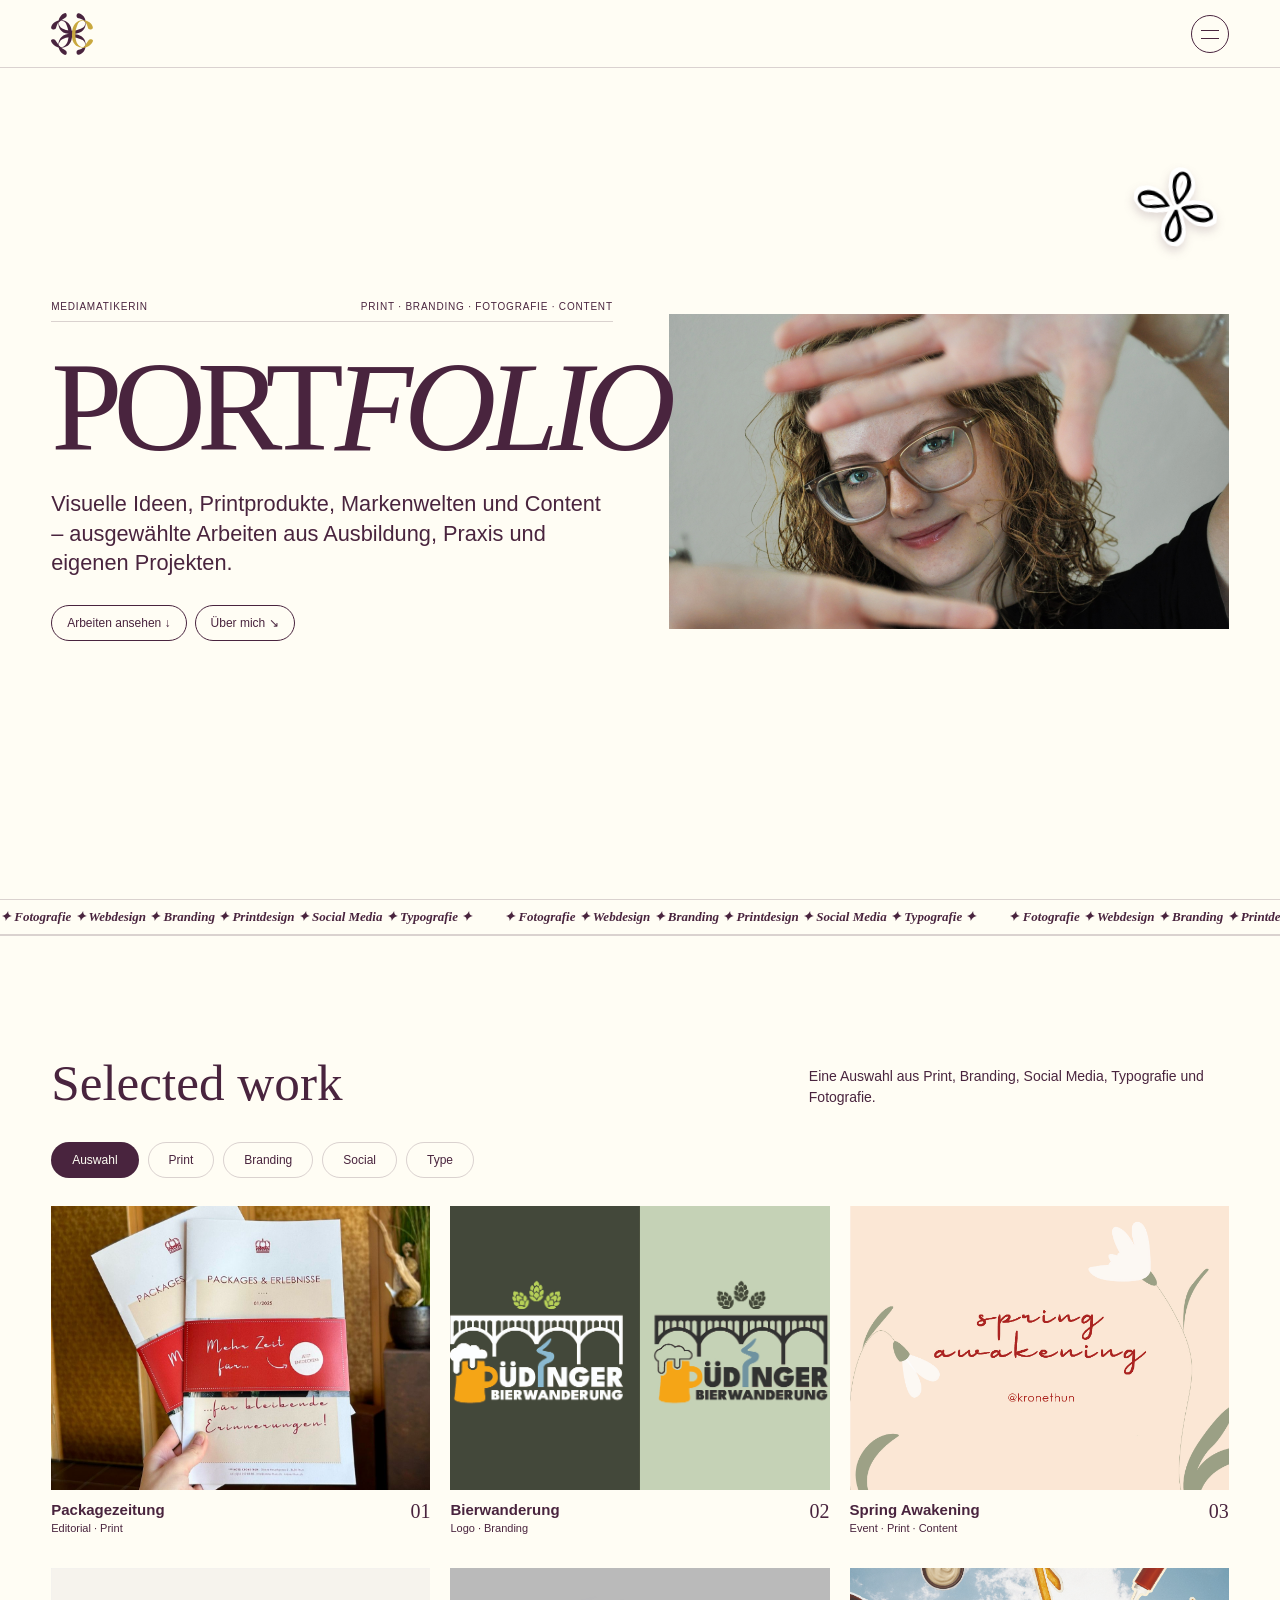
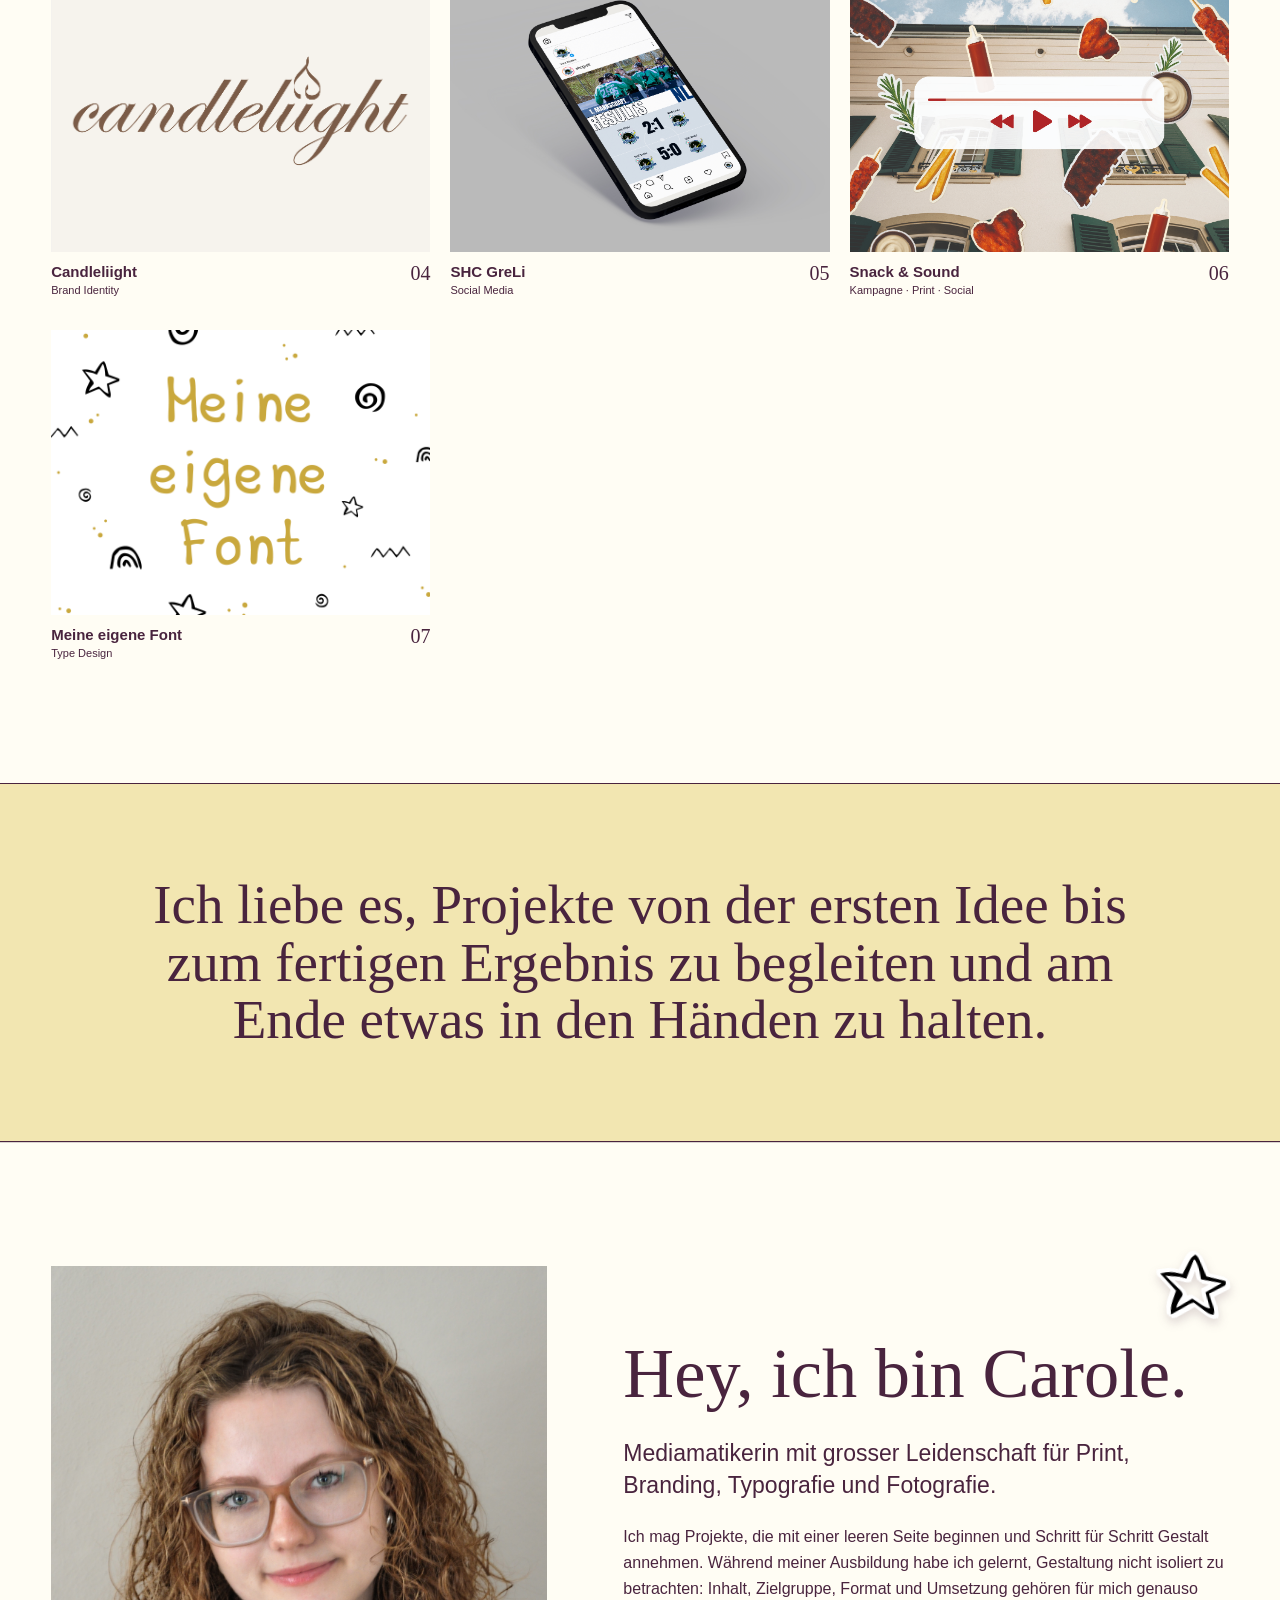
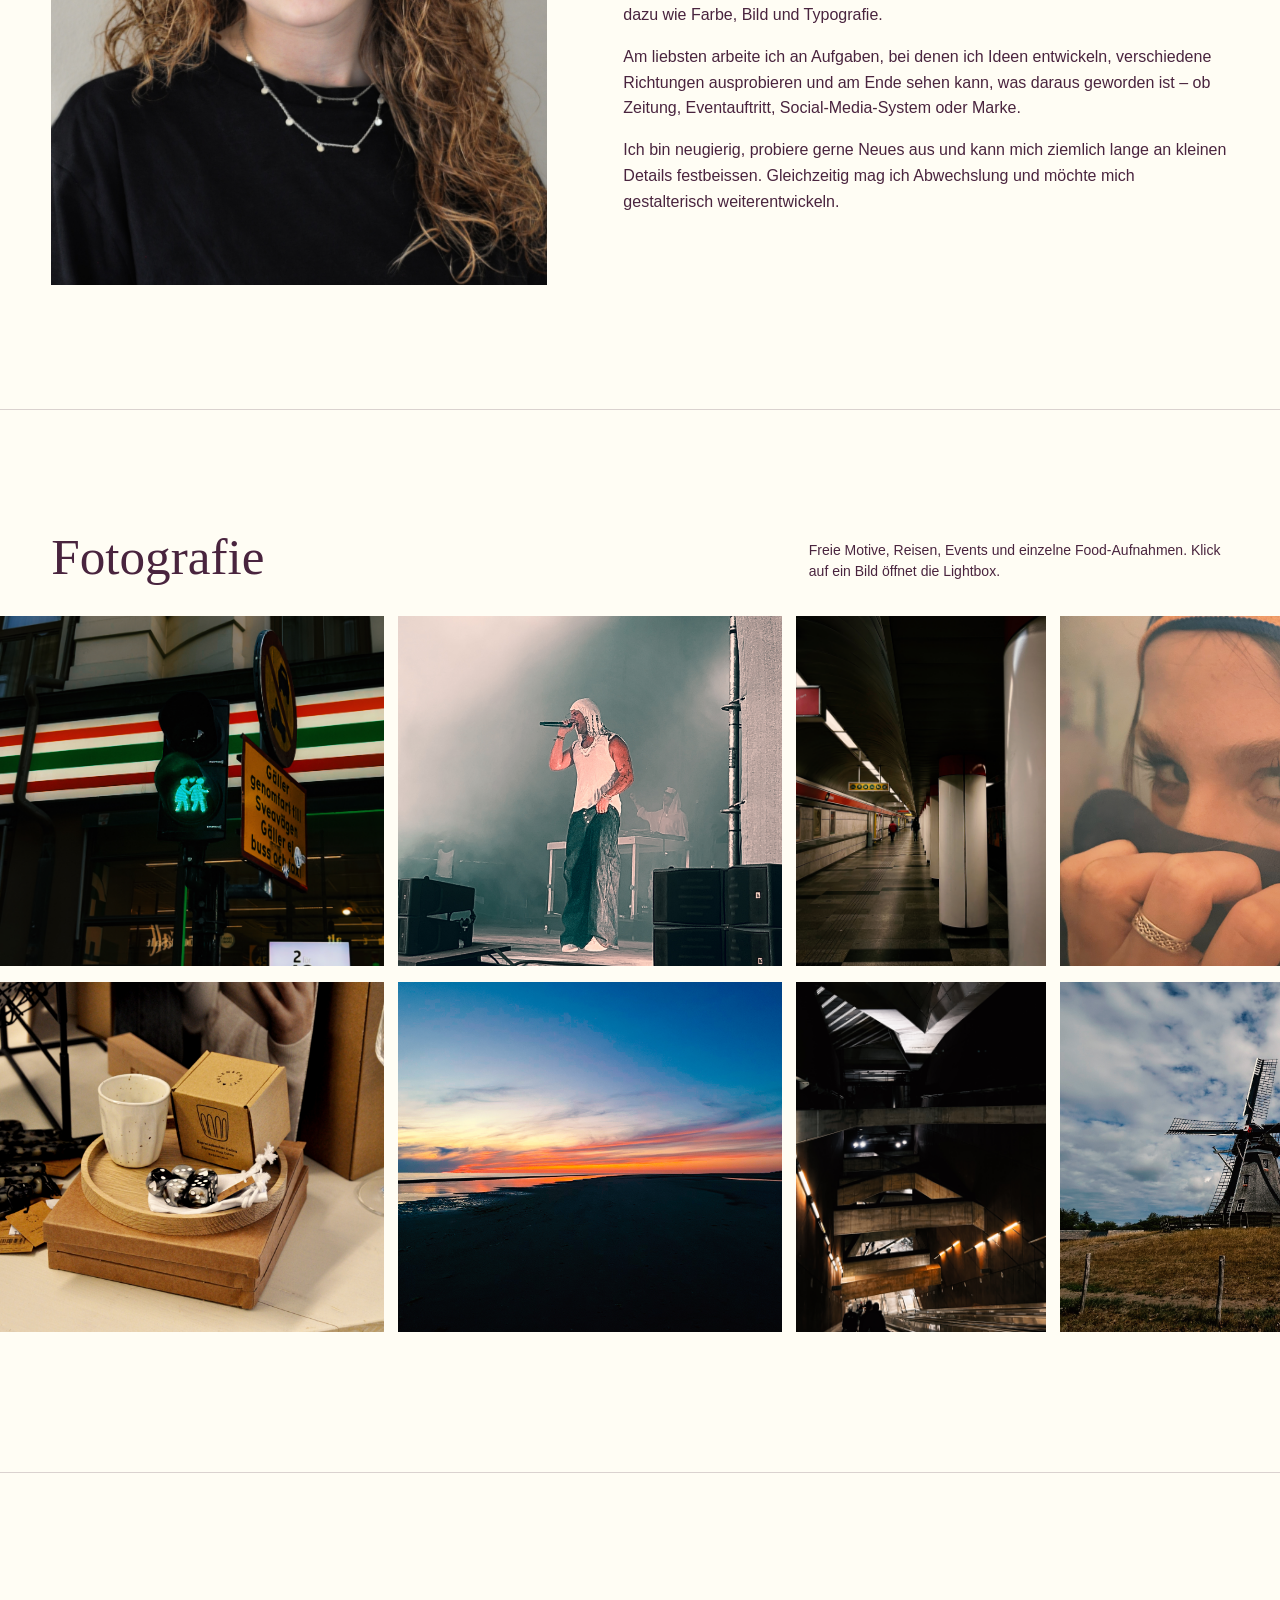
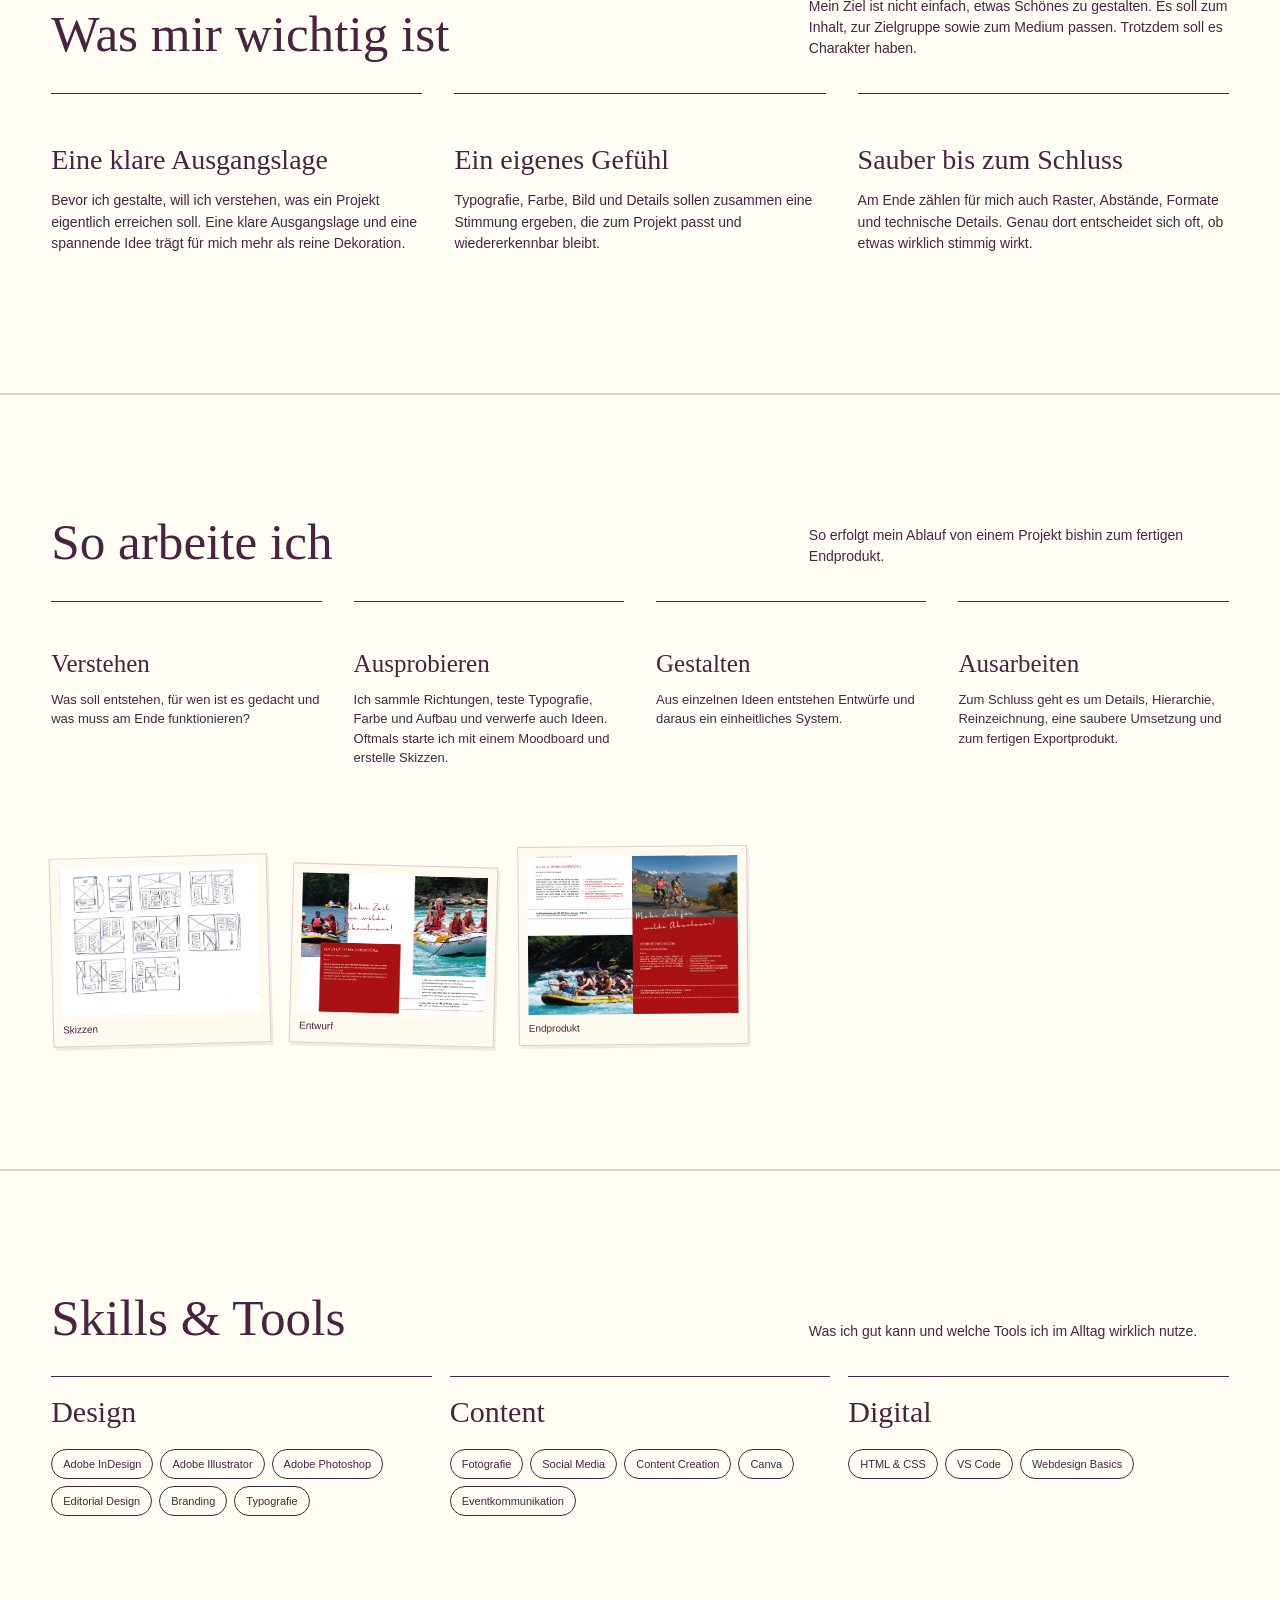
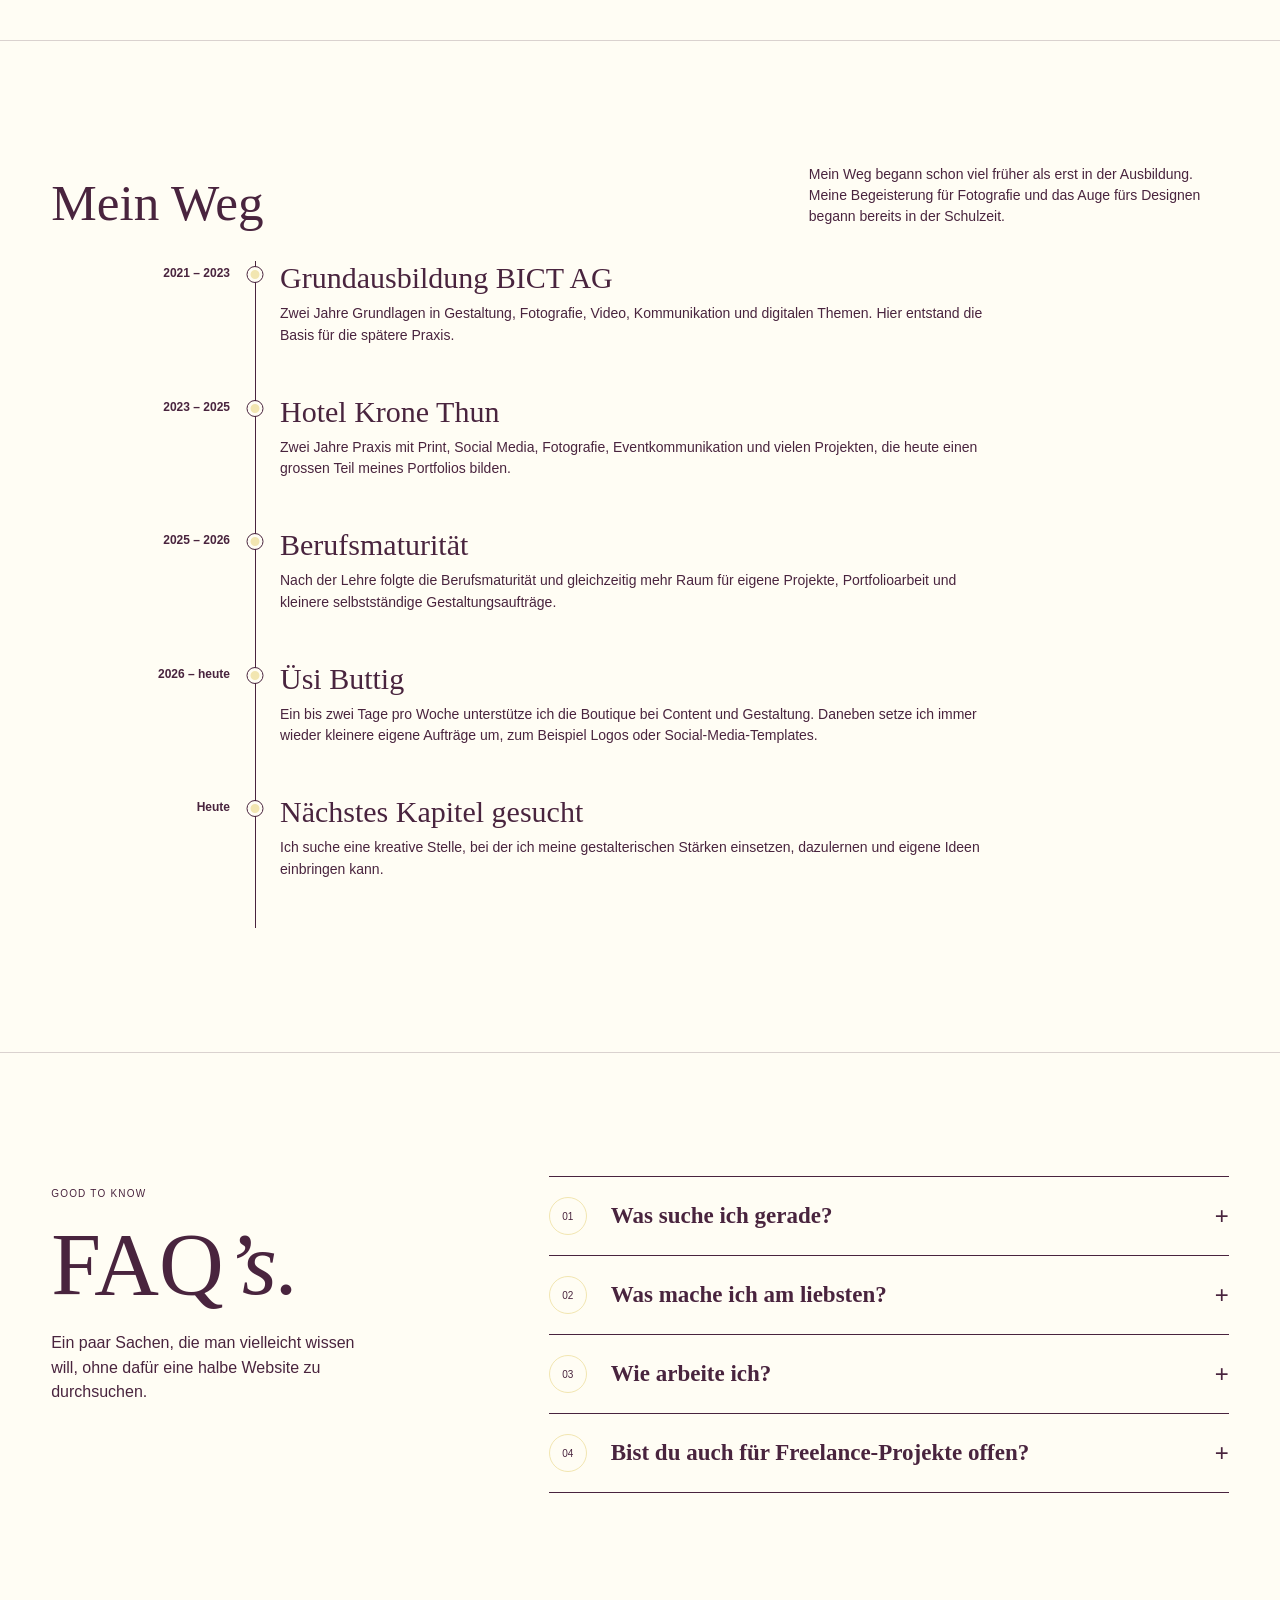
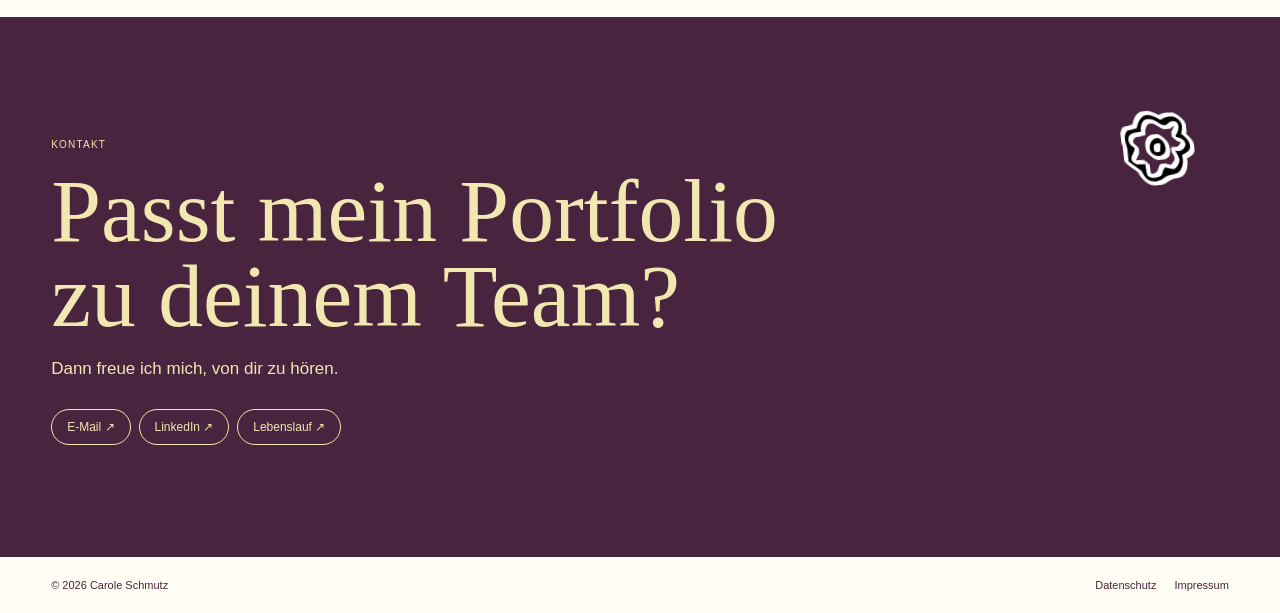
==== commit 769e2f77: "Aktualisierung Portfolio" ====
--- a/index.html
+++ b/index.html
@@ -22,12 +22,12 @@
 
     <div class="menu" aria-hidden="true">
       <nav>
-        <a href="#work"><span>01</span> Arbeiten</a>
-        <a href="#about"><span>02</span> Über mich</a>
-        <a href="#photo"><span>03</span> Fotografie</a>
-        <a href="#path"><span>04</span> Mein Weg</a>
-        <a href="#faq"><span>05</span> FAQ</a>
-        <a href="#contact"><span>06</span> Kontakt</a>
+        <a href="#work"><!--<span>01</span>--><span></span>Arbeiten</a>
+        <a href="#about"><!--<span>02</span>--><span></span>Über mich</a>
+        <a href="#photo"><!--<span>03</span>--><span></span>Fotografie</a>
+        <a href="#path"><!--<span>04</span>--><span></span>Mein Weg</a>
+        <a href="#faq"><!--<span>05</span>--><span></span>FAQ</a>
+        <a href="#contact"><!--<span>06</span>--><span></span>Kontakt</a>
       </nav>
 
       <div class="menu-foot">
@@ -68,7 +68,7 @@
           </div>
 
           <figure class="portrait">
-            <img src="img/portfolio/hero/DSC_3049.jpg" alt="Portrait" />
+            <img src="img/portfolio/hero/DSC_3049_v2.jpg" alt="Portrait" />
           </figure>
         </div>
       </section>
@@ -97,7 +97,7 @@
       <section class="work section" id="work">
         <div class="section-head compact">
           <div>
-            <span class="num">01</span>
+            <!--<span class="num">01</span>-->
             <h2>Selected work</h2>
           </div>
           <p>
@@ -158,7 +158,7 @@
           <article class="card" data-cat="branding">
             <a class="card-open" href="candleliight.html">
               <img
-                src="img/projects/candleliight/Candleliight_Press.jpg"
+                src="img/projects/candleliight/Candleliight_Logo.png"
                 alt="Candleliight"/>
               <span>
                 <b>Candleliight</b>
@@ -229,7 +229,7 @@
         </figure>
 
         <div class="about-copy">
-          <span class="num">02</span>
+          <!--<span class="num">02</span>-->
           <h2>Hey, ich bin Carole.</h2>
           <p class="lead">
             Mediamatikerin mit grosser Leidenschaft für Print, Branding,
@@ -263,7 +263,7 @@
 
         <div class="section-head compact">
           <div>
-            <span class="num">03</span>
+            <!--<span class="num">03</span>-->
             <h2>Fotografie</h2>
           </div>
           <p>
@@ -451,7 +451,7 @@
       <section class="vision section" id="vision">
         <div class="section-head compact">
           <div>
-            <span class="num">04</span>
+            <!--<span class="num">04</span>-->
             <h2>Was mir wichtig ist</h2>
           </div>
           <p>
@@ -493,7 +493,7 @@
       <section class="process section" id="process">
         <div class="section-head compact">
           <div>
-            <span class="num">05</span>
+            <!--<span class="num">05</span>-->
             <h2>So arbeite ich</h2>
           </div>
           <p>
@@ -570,7 +570,7 @@
       <section class="skills section" id="skills">
         <div class="section-head compact">
           <div>
-            <span class="num">06</span>
+            <!--<span class="num">06</span>-->
             <h2>Skills & Tools</h2>
           </div>
           <p>Was ich gut kann und welche Tools ich im Alltag wirklich nutze.</p>
@@ -614,7 +614,7 @@
       <section class="path section" id="path">
         <div class="section-head compact">
           <div>
-            <span class="num">07</span>
+            <!--<span class="num">07</span>-->
             <h2>Mein Weg</h2>
           </div>
           <p>
--- a/style.css
+++ b/style.css
@@ -1202,98 +1202,231 @@
 
 @media (max-width: 1100px) {
   .hero-grid {
-    grid-template-columns: minmax(0, 1fr) minmax(430px, 0.9fr);
-    gap: 38px;
-  }
-}
+    grid-template-columns: minmax(0, 1fr) minmax(400px, 0.9fr);
+    gap: 32px;
+  }
+
+  .hero h1 {
+    font-size: clamp(72px, 9vw, 120px);
+  }
+}
+
+/* =========================================================
+   TABLET
+   ========================================================= */
 
 @media (max-width: 900px) {
+  :root {
+    --pad: 20px;
+  }
+
   .header,
   .project-header {
+    height: 64px;
+    padding: 8px 20px;
+  }
+
+  .header .brand img,
+  .project-header .brand img {
+    width: 40px;
+    height: 40px;
+  }
+
+  .header-meta {
+    display: none;
+  }
+
+  .burger {
+    width: 38px;
+    height: 38px;
+    flex-basis: 38px;
+  }
+
+  /* MENU */
+
+  .menu {
+    padding: 78px 20px 24px;
+  }
+
+  .menu nav {
+    min-height: calc(100dvh - 150px);
+  }
+
+  .menu nav a {
+    grid-template-columns: 48px minmax(0, 1fr);
+    padding: 10px 0;
+    font-size: clamp(42px, 8vw, 64px);
+  }
+
+  .menu-foot {
+    bottom: 22px;
+    padding: 0 20px;
+  }
+
+  /* SECTIONS */
+
+  .section {
+    padding: 88px 20px;
+  }
+
+  .section-head {
+    grid-template-columns: 1fr;
+    gap: 18px;
+    margin-bottom: 30px;
+  }
+
+  .section-head p {
+    max-width: 600px;
+  }
+
+  /* HERO */
+
+  .hero {
+    min-height: auto;
+    padding: 92px 20px 44px;
+  }
+
+  .hero-top {
+    margin-bottom: 28px;
+  }
+
+  .hero-grid {
+    min-height: auto;
+    grid-template-columns: 1fr;
+    gap: 38px;
+  }
+
+  .hero-copy {
+    z-index: 2;
+  }
+
+  .hero h1 {
+    width: auto;
+    max-width: 100%;
+    margin-bottom: 24px;
+    font-size: clamp(72px, 14vw, 118px);
+    line-height: 0.8;
+    white-space: nowrap;
+  }
+
+  .intro {
+    max-width: 650px;
+    font-size: 20px;
+  }
+
+  .portrait {
+    width: min(100%, 760px);
+    max-width: none;
+    justify-self: start;
+  }
+
+  /* WORK */
+
+  .tabs {
+    flex-wrap: wrap;
+    align-items: center;
+  }
+
+  .work-grid {
+    grid-template-columns: repeat(2, minmax(0, 1fr));
+    gap: 30px 18px;
+  }
+
+  /* VISION + PROCESS + SKILLS */
+
+  .vision-grid,
+  .skills-grid {
+    grid-template-columns: 1fr;
+    gap: 30px;
+  }
+
+  .steps {
+    grid-template-columns: repeat(2, minmax(0, 1fr));
+    gap: 30px 22px;
+  }
+
+  .process {
     padding-left: 20px;
     padding-right: 20px;
   }
 
-  .header-meta {
+  .process-peeks {
+    min-height: 0;
+    margin-right: -20px;
+    padding-right: 20px;
+    padding-bottom: 12px;
+    overflow-x: auto;
+    overflow-y: hidden;
+    scrollbar-width: none;
+  }
+
+  .process-peeks::-webkit-scrollbar {
     display: none;
   }
 
-  .menu {
+  /* PHOTOGRAPHY */
+
+  .photo {
+    padding: 88px 0;
+  }
+
+  .photo > .section-head {
     padding-left: 20px;
     padding-right: 20px;
   }
 
-  .menu nav {
-    min-height: calc(100vh - 160px);
-  }
-
-  .menu nav a {
-    grid-template-columns: 48px minmax(0, 1fr);
-    font-size: clamp(40px, 9vw, 64px);
-  }
-
-  .menu-foot {
-    padding-left: 20px;
-    padding-right: 20px;
-  }
-
-  .section {
-    padding-top: 92px;
-    padding-bottom: 92px;
-  }
-
-  .hero-grid,
-  .section-head,
-  .about,
+  .gallery-img img {
+    width: clamp(250px, 48vw, 390px);
+    height: 300px;
+  }
+
+  .gallery-img:nth-child(3n) img {
+    width: clamp(220px, 40vw, 330px);
+  }
+
+  /* ABOUT */
+
+  .about {
+    grid-template-columns: 1fr;
+    gap: 40px;
+  }
+
+  .about-photo {
+    max-width: 620px;
+  }
+
+  .about-copy h2 {
+    font-size: clamp(46px, 9vw, 70px);
+  }
+
+  /* TIMELINE */
+
+  .timeline::before {
+    left: 115px;
+  }
+
+  .timeline article {
+    grid-template-columns: 90px 50px minmax(0, 1fr);
+  }
+
+  /* FAQ */
+
   .faq {
     grid-template-columns: 1fr;
-  }
-
-  .hero-grid {
-    gap: 40px;
-  }
-
-  .portrait {
-    max-width: 760px;
-    justify-self: start;
-  }
-
-  .work-grid {
-    grid-template-columns: repeat(2, 1fr);
-  }
-
-  .vision-grid,
-  .steps,
-  .skills-grid {
-    grid-template-columns: 1fr;
-  }
-
-  .vision-grid {
-    gap: 26px;
-  }
-
-  .photo {
-    padding-top: 92px;
-    padding-bottom: 92px;
-  }
-
-  .process-peeks {
-    min-height: 0;
-    overflow: auto;
-    padding-bottom: 12px;
-  }
-
-  .timeline::before {
-    left: 115px;
-  }
-
-  .timeline article {
-    grid-template-columns: 90px 50px 1fr;
+    gap: 44px;
   }
 
   .faq-heading p {
     max-width: 550px;
   }
+
+  /* CONTACT */
+
+  .contact {
+    padding: 88px 20px;
+  }
+
+  /* STICKER */
 
   .sketch-sticker--hero,
   .sketch-sticker--about,
@@ -1302,66 +1435,345 @@
   }
 }
 
+/* =========================================================
+   MOBILE
+   ========================================================= */
+
 @media (max-width: 600px) {
+  :root {
+    --pad: 18px;
+  }
+
+  /* HEADER */
+
+  .header,
+  .project-header {
+    height: 62px;
+    padding: 8px 18px;
+  }
+
+  .header .brand img,
+  .project-header .brand img {
+    width: 38px;
+    height: 38px;
+  }
+
+  .burger {
+    width: 36px;
+    height: 36px;
+    flex-basis: 36px;
+  }
+
+  .burger i {
+    left: 8px;
+  }
+
+  /* MENU */
+
+  .menu {
+    padding: 72px 18px 22px;
+  }
+
+  .menu nav {
+    min-height: calc(100dvh - 135px);
+    justify-content: center;
+  }
+
+  .menu nav a {
+    grid-template-columns: 34px minmax(0, 1fr);
+    padding: 8px 0;
+    font-size: clamp(34px, 10.5vw, 48px);
+    line-height: 0.95;
+  }
+
+  .menu nav a span {
+    font-size: 8px;
+  }
+
+  .menu-foot {
+    position: static;
+    width: 100%;
+    margin: 18px auto 0;
+    padding: 0;
+    transform: none;
+    flex-direction: row;
+    justify-content: space-between;
+    gap: 12px;
+    font-size: 10px;
+  }
+
+  /* SECTIONS */
+
   .section {
-    padding-top: 78px;
-    padding-bottom: 78px;
-  }
+    padding: 70px 18px;
+  }
+
+  .section-head {
+    gap: 14px;
+    margin-bottom: 26px;
+  }
+
+  .section-head > div {
+    gap: 10px;
+  }
+
+  .section-head h2 {
+    font-size: clamp(36px, 11vw, 48px);
+  }
+
+  .section-head p {
+    font-size: 13px;
+  }
+
+  /* HERO */
 
   .hero {
-    padding-top: 90px;
+    padding: 82px 18px 36px;
+  }
+
+  .hero-top {
+    margin-bottom: 22px;
+    padding-bottom: 8px;
+    font-size: 9px;
   }
 
   .hero-top span:last-child {
     display: none;
   }
 
+  .hero-grid {
+    display: flex;
+    min-height: auto;
+    flex-direction: column;
+    gap: 30px;
+  }
+
+  .hero-copy {
+    width: 100%;
+    z-index: 2;
+  }
+
   .hero h1 {
-    font-size: 19vw;
+    width: 100%;
+    max-width: 100%;
+    margin: 0 0 22px;
+    font-size: clamp(55px, 18.2vw, 78px);
+    line-height: 0.82;
+    letter-spacing: -0.075em;
+    white-space: nowrap;
+  }
+
+  .intro {
+    max-width: 100%;
+    font-size: 18px;
+    line-height: 1.4;
+  }
+
+  .hero-links {
+    margin-top: 22px;
+    flex-wrap: wrap;
+  }
+
+  .hero-links a,
+  .contact-links a {
+    padding: 9px 13px;
+    font-size: 11px;
+  }
+
+  .portrait {
+    width: 100%;
+    max-width: none;
+    margin: 0;
   }
 
   .portrait img {
     aspect-ratio: 4 / 3;
   }
 
-  .menu nav a {
-    grid-template-columns: 38px minmax(0, 1fr);
-    padding: 9px 0;
-    font-size: clamp(34px, 11vw, 52px);
-  }
-
-  .menu-foot {
-    flex-direction: column;
-    gap: 8px;
+  .portrait figcaption {
+    font-size: 9px;
+  }
+
+  /* TICKER */
+
+  .discipline-ticker {
+    padding: 8px 0;
+    font-size: 12px;
+  }
+
+  .ticker-track span {
+    padding-right: 24px;
+  }
+
+  /* WORK */
+
+  .tabs {
+    margin-bottom: 24px;
+    gap: 7px;
+  }
+
+  .tab {
+    padding: 8px 14px;
+    font-size: 11px;
   }
 
   .work-grid {
     grid-template-columns: 1fr;
+    gap: 30px;
+  }
+
+  .card-open b {
+    font-size: 14px;
+  }
+
+  .card-open em {
+    font-size: 18px;
+  }
+
+  /* STATEMENT */
+
+  .statement {
+    padding: 62px 18px;
+  }
+
+  .statement strong {
+    font-size: clamp(30px, 9vw, 42px);
+    line-height: 1.08;
+  }
+
+  /* VISION */
+
+  .vision-grid {
+    gap: 28px;
+  }
+
+  .vision-grid h3 {
+    margin-top: 24px;
+    font-size: 26px;
+  }
+
+  /* PHOTOGRAPHY */
+
+  .photo {
+    padding: 70px 0;
+  }
+
+  .photo > .section-head {
+    padding-left: 18px;
+    padding-right: 18px;
+  }
+
+  .photo-marquee {
+    margin-bottom: 10px;
+  }
+
+  .track {
+    gap: 10px;
   }
 
   .gallery-img img {
-    height: 240px;
+    width: 235px;
+    height: 265px;
+  }
+
+  .gallery-img:nth-child(3n) img {
+    width: 190px;
+  }
+
+  /* PROCESS */
+
+  .process {
+    padding-left: 18px;
+    padding-right: 18px;
+  }
+
+  .steps {
+    grid-template-columns: 1fr;
+    gap: 28px;
+  }
+
+  .steps article {
+    min-height: 0;
+  }
+
+  .steps h3 {
+    margin-top: 22px;
+    font-size: 24px;
+  }
+
+  .process-peeks {
+    margin-top: 32px;
+    margin-right: -18px;
+    padding-right: 18px;
   }
 
   .process-peeks figure,
   .process-peeks figure:nth-child(2),
   .process-peeks figure:nth-child(3) {
-    min-width: 210px;
-    width: 210px;
+    flex: 0 0 auto;
+    min-width: 205px;
+    width: 205px;
+  }
+
+  /* SKILLS */
+
+  .skills-grid {
+    gap: 32px;
+  }
+
+  .skills-grid h3 {
+    font-size: 27px;
+  }
+
+  /* ABOUT */
+
+  .about {
+    gap: 34px;
+  }
+
+  .about-photo {
+    width: 100%;
+  }
+
+  .about-photo img {
+    max-height: none;
+  }
+
+  .about-copy h2 {
+    margin-bottom: 18px;
+    font-size: clamp(42px, 13vw, 58px);
+    line-height: 1;
+  }
+
+  .about-copy .lead {
+    font-size: 20px;
+  }
+
+  .about-copy p {
+    font-size: 15px;
+  }
+
+  /* TIMELINE */
+
+  .timeline {
+    margin-top: 10px;
   }
 
   .timeline::before {
-    left: 24px;
+    left: 19px;
   }
 
   .timeline article {
-    grid-template-columns: 50px 1fr;
+    grid-template-columns: 40px minmax(0, 1fr);
+    padding-bottom: 38px;
   }
 
   .timeline .year {
     grid-column: 2;
-    margin-bottom: 9px;
+    margin-bottom: 8px;
+    padding-top: 0;
     text-align: left;
+    font-size: 11px;
   }
 
   .timeline .dot {
@@ -1370,40 +1782,217 @@
   }
 
   .timeline .dot::before {
-    left: 24px;
+    left: 19px;
   }
 
   .timeline article > div:last-child {
     grid-column: 2;
   }
 
+  .timeline h3 {
+    font-size: 25px;
+  }
+
+  .timeline p {
+    font-size: 13px;
+  }
+
+  /* FAQ */
+
+  .faq {
+    gap: 34px;
+  }
+
+  .faq-heading h2 {
+    font-size: clamp(46px, 15vw, 66px);
+  }
+
+  .faq-question {
+    grid-template-columns: 34px minmax(0, 1fr) 24px;
+    gap: 10px;
+    padding: 17px 0;
+  }
+
+  .faq-num {
+    width: 30px;
+    height: 30px;
+    font-size: 8px;
+  }
+
+  .faq-label {
+    font-size: 19px;
+    line-height: 1.15;
+  }
+
+  .faq-plus {
+    font-size: 21px;
+  }
+
+  .faq-answer > p {
+    padding-right: 4px;
+    font-size: 13px;
+  }
+
+  /* CONTACT */
+
+  .contact {
+    padding: 72px 18px;
+  }
+
+  .contact h2 {
+    max-width: 100%;
+    margin-top: 14px;
+    font-size: clamp(42px, 13vw, 58px);
+    line-height: 0.98;
+  }
+
+  .contact-copy {
+    font-size: 15px;
+  }
+
+  .contact-links {
+    gap: 7px;
+  }
+
+  /* FOOTER */
+
+  footer {
+    padding: 20px 18px;
+    flex-direction: column;
+    gap: 12px;
+  }
+
+  footer div {
+    flex-wrap: wrap;
+    gap: 12px;
+  }
+
+  /* LIGHTBOX */
+
   .lightbox {
-    padding: 70px 20px;
+    padding: 65px 16px 90px;
+  }
+
+  .lightbox img {
+    max-width: 94vw;
+    max-height: 75vh;
   }
 
   .lightbox-prev,
   .lightbox-next {
     top: auto;
-    bottom: 15px;
+    bottom: 20px;
     transform: none;
   }
 
   .lightbox-prev {
-    left: 35%;
+    left: calc(50% - 58px);
   }
 
   .lightbox-next {
-    right: 35%;
-  }
+    right: calc(50% - 58px);
+  }
+
+  /* STICKERS */
 
   .sketch-sticker {
-    width: 54px;
-  }
-}
+    width: 50px;
+  }
+
+  .sketch-sticker--hero {
+    top: 14%;
+    right: 16px;
+  }
+
+  .sketch-sticker--about {
+    right: 16px;
+  }
+
+  .sketch-sticker--contact {
+    right: 16px;
+    top: 12%;
+  }
+
+  .sketch-sticker--process {
+    left: 4px;
+    width: 46px;
+  }
+}
+
+/* =========================================================
+   VERY SMALL PHONES
+   ========================================================= */
+
+@media (max-width: 390px) {
+  .hero h1 {
+    font-size: 17.5vw;
+  }
+
+  .intro {
+    font-size: 17px;
+  }
+
+  .menu nav a {
+    font-size: 10vw;
+  }
+
+  .faq-label {
+    font-size: 18px;
+  }
+
+  .contact h2 {
+    font-size: 11.5vw;
+  }
+}
+
+/* =========================================================
+   REDUCED MOTION
+   ========================================================= */
 
 @media (prefers-reduced-motion: reduce) {
   .ticker-track,
+  .track,
   .sketch-sticker {
     animation: none;
   }
 }
+
+/*--IPad--*/
+
+@media (min-width: 601px) and (max-width: 900px) {
+
+  .hero {
+    min-height: auto;
+    padding-top: 78px;
+    padding-bottom: 36px;
+  }
+
+  .hero-top {
+    margin-bottom: 20px;
+  }
+
+  .hero-grid {
+    gap: 24px;
+  }
+
+  .hero h1 {
+    margin-bottom: 20px;
+  }
+
+  .intro {
+    margin-bottom: 0;
+  }
+
+  .portrait {
+    width: 100%;
+    max-width: none;
+    justify-self: stretch;
+  }
+
+  .portrait img {
+    width: 100%;
+    aspect-ratio: 16 / 9;
+    object-fit: cover;
+  }
+}
+
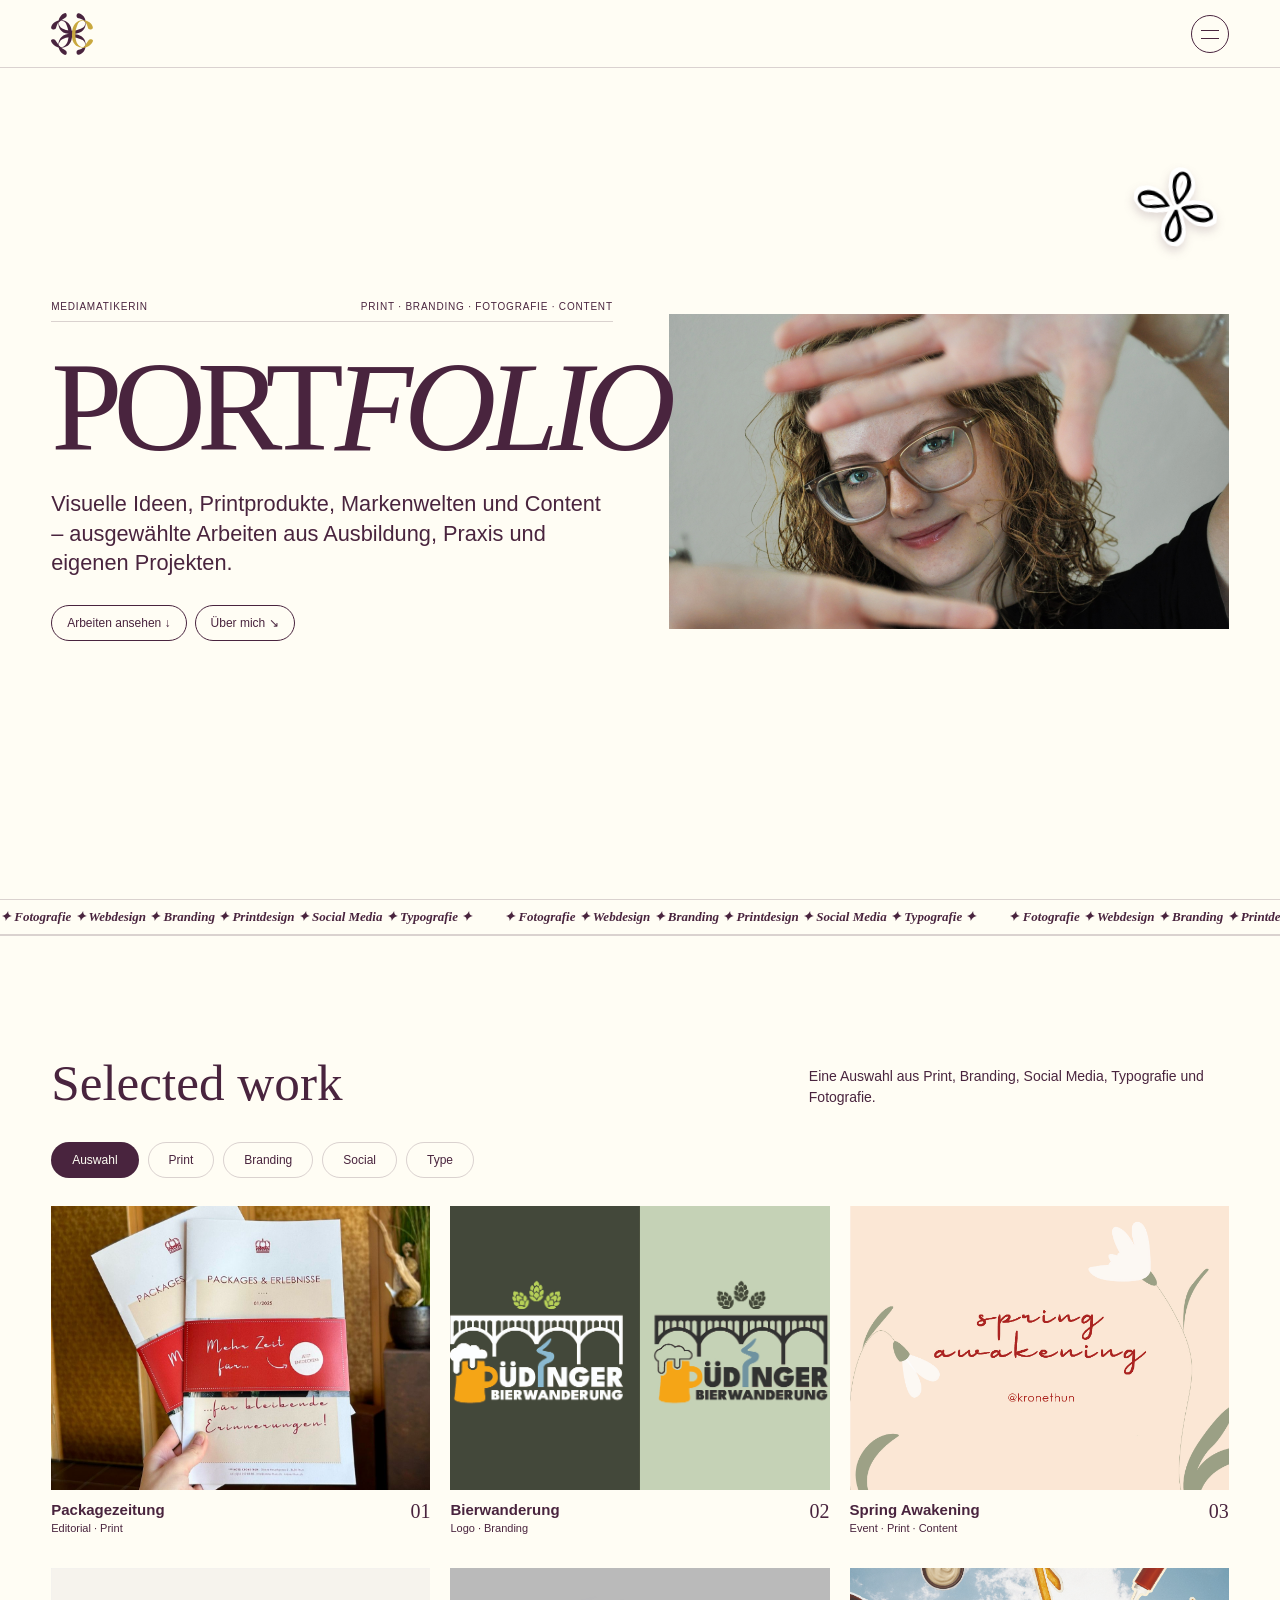
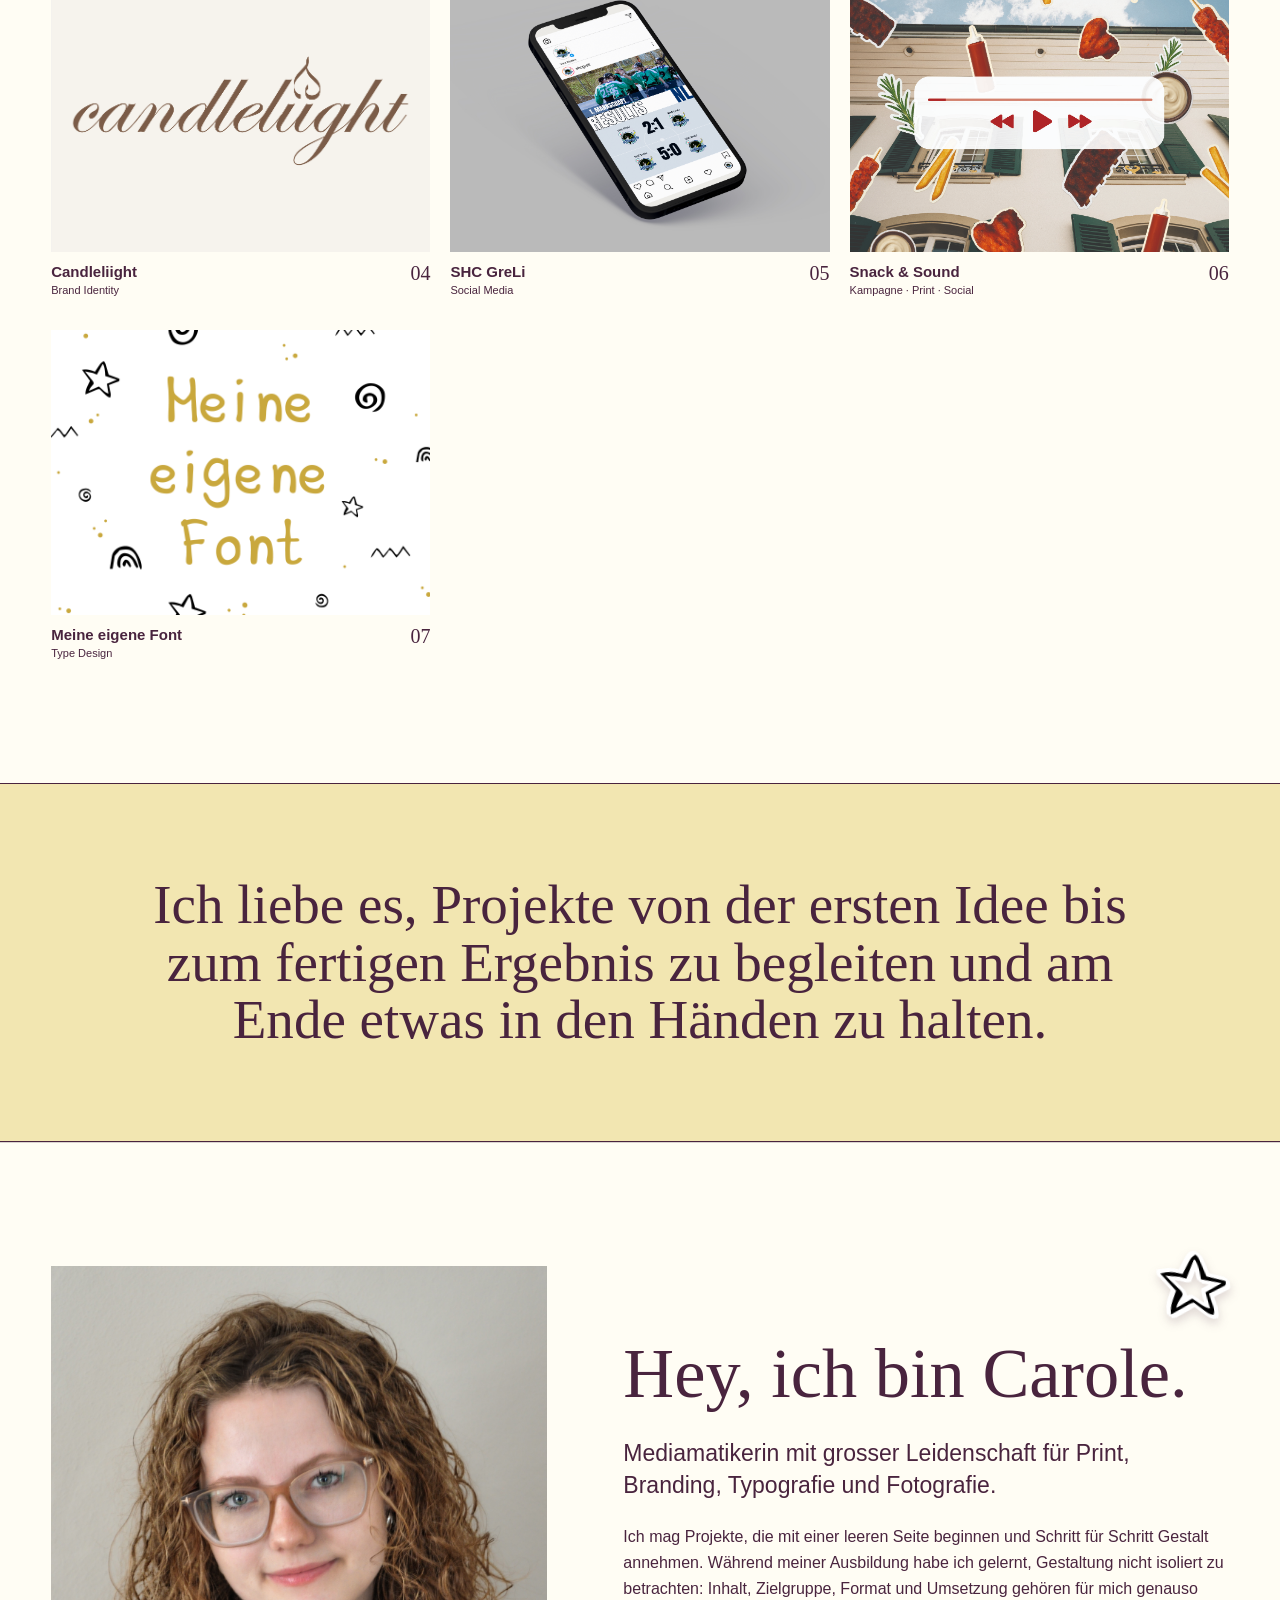
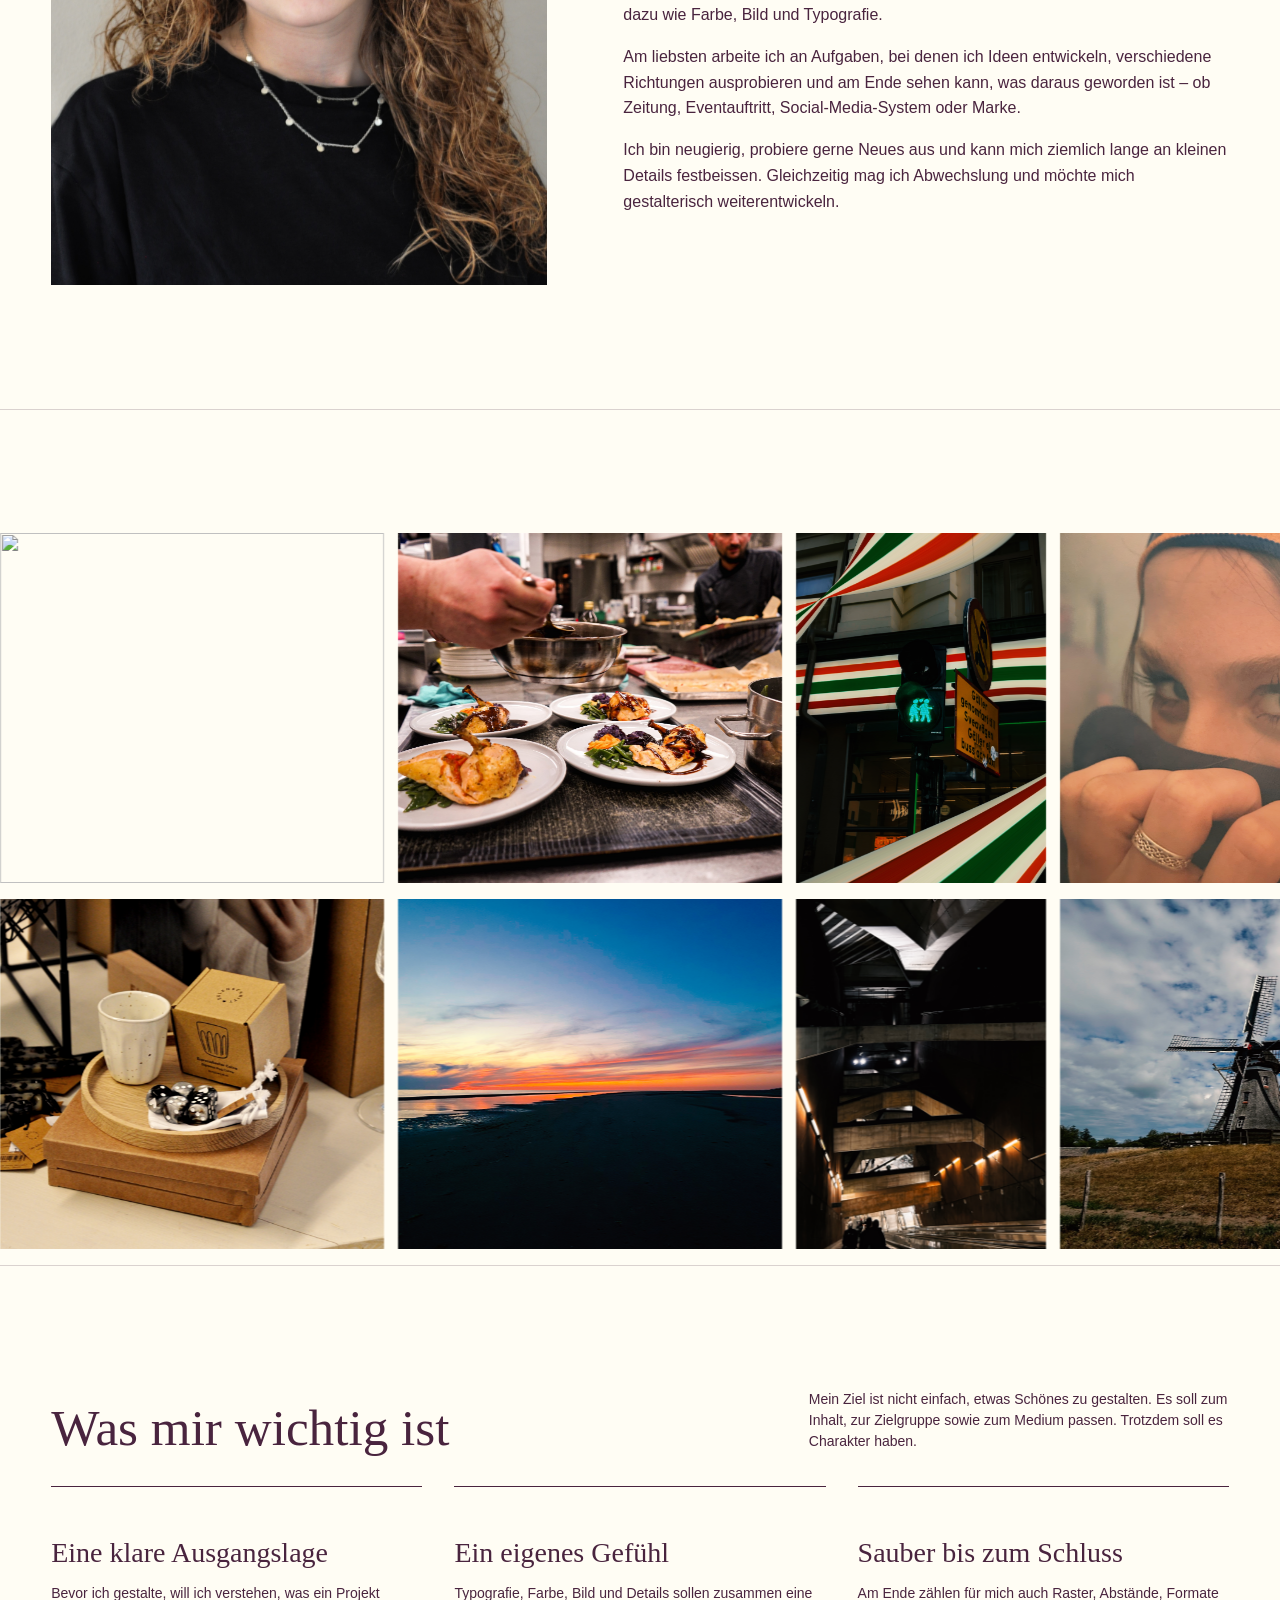
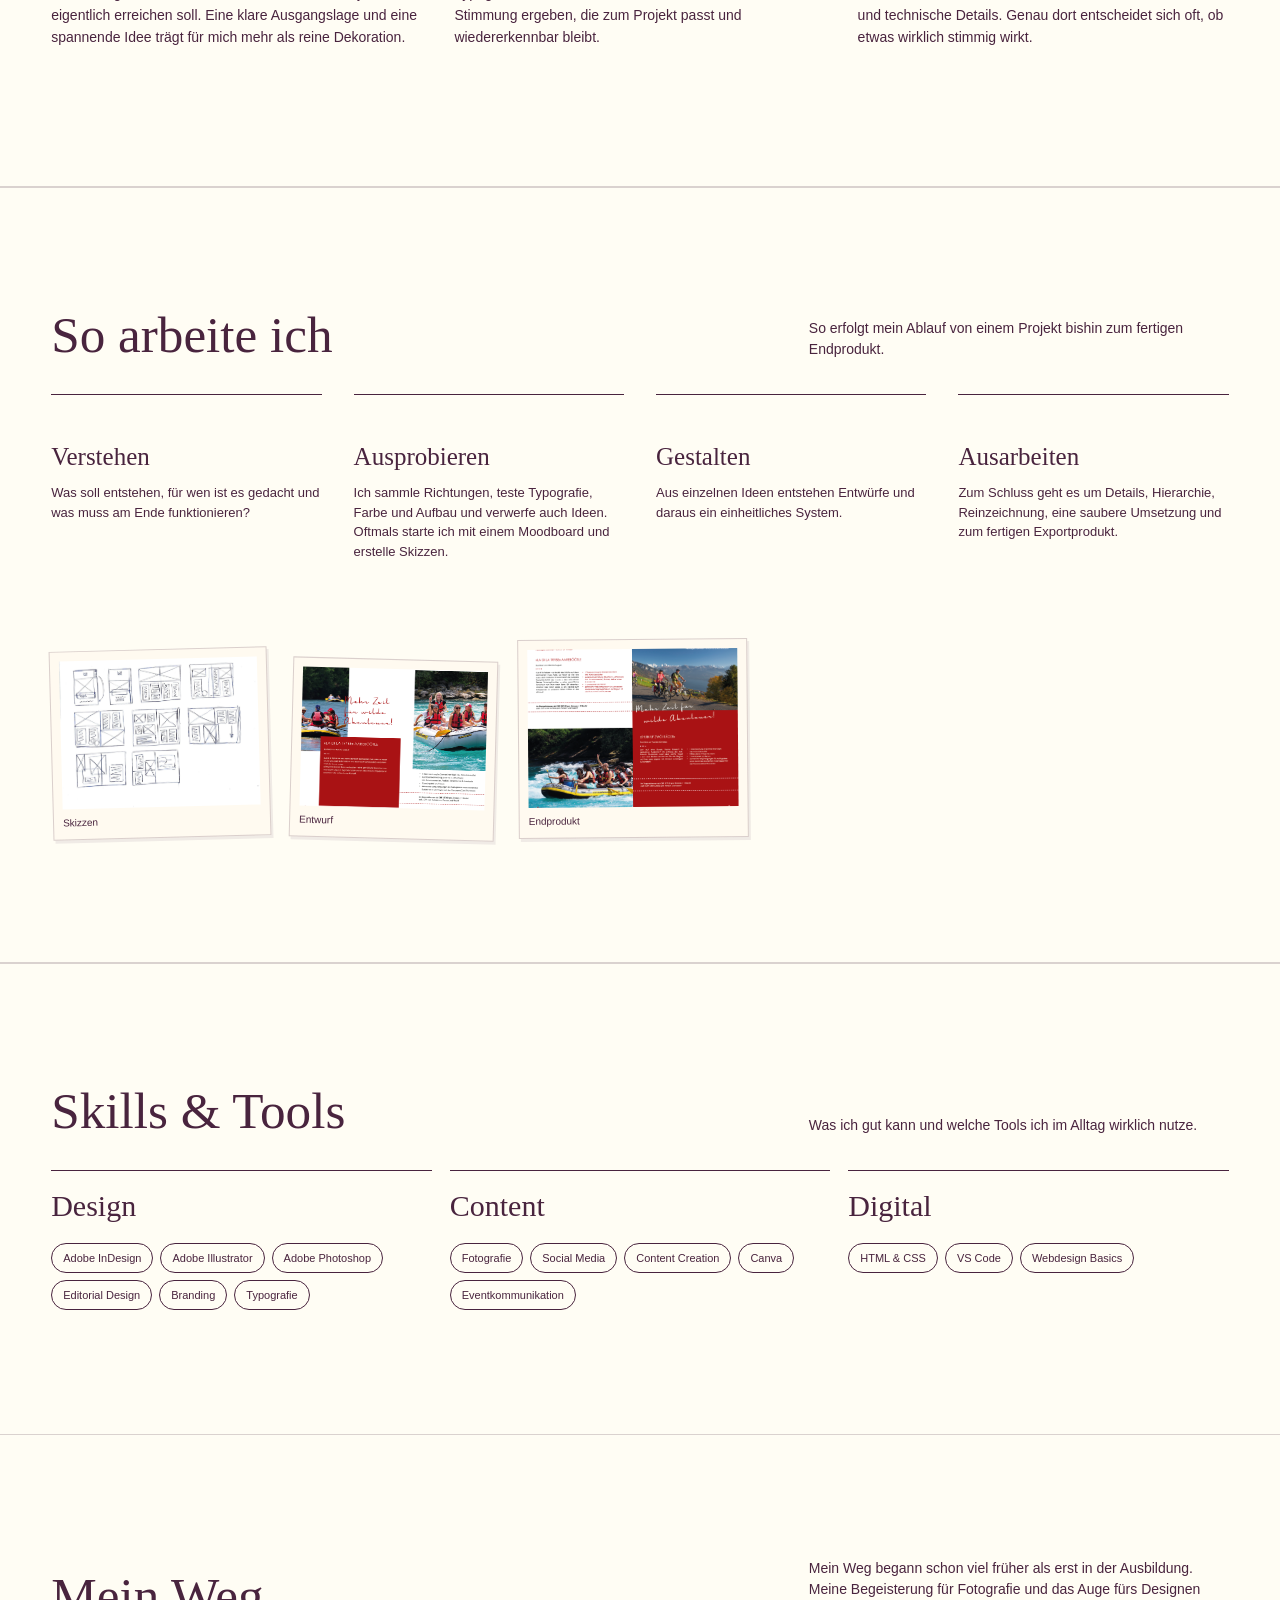
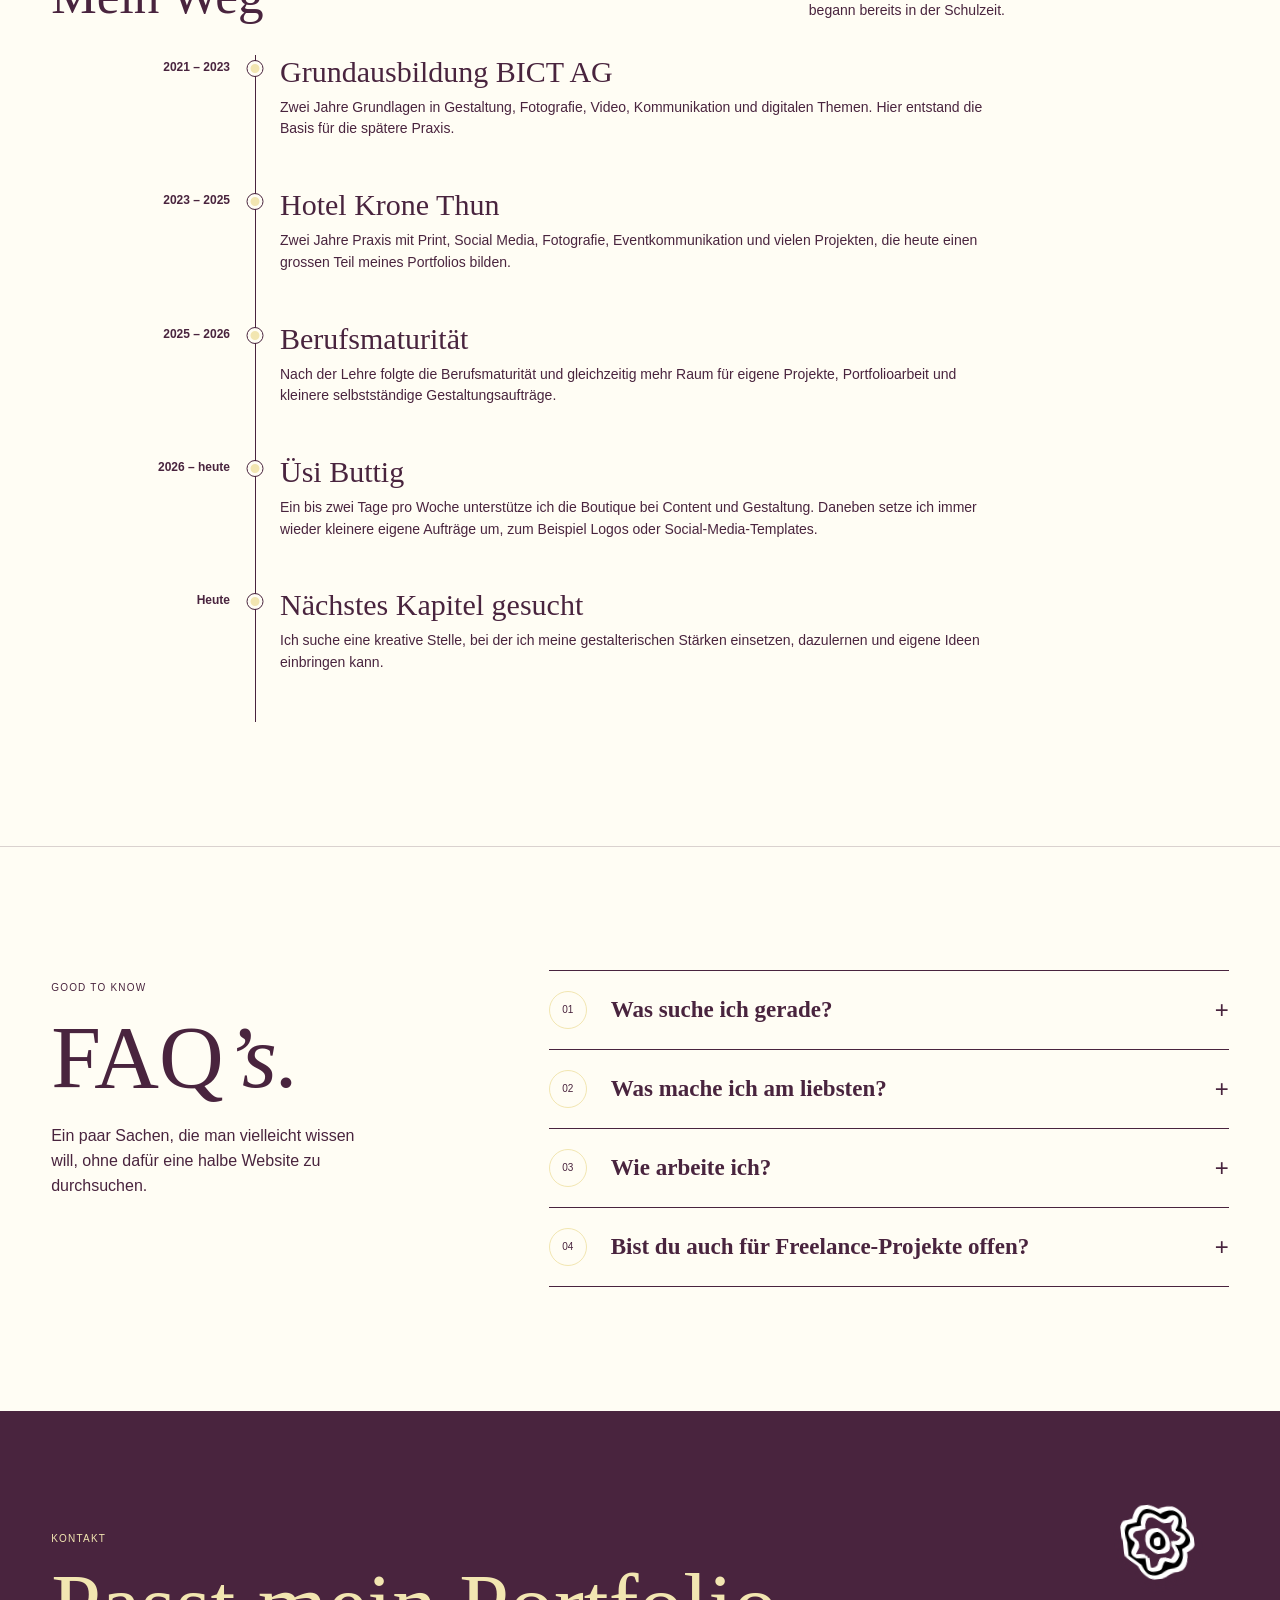
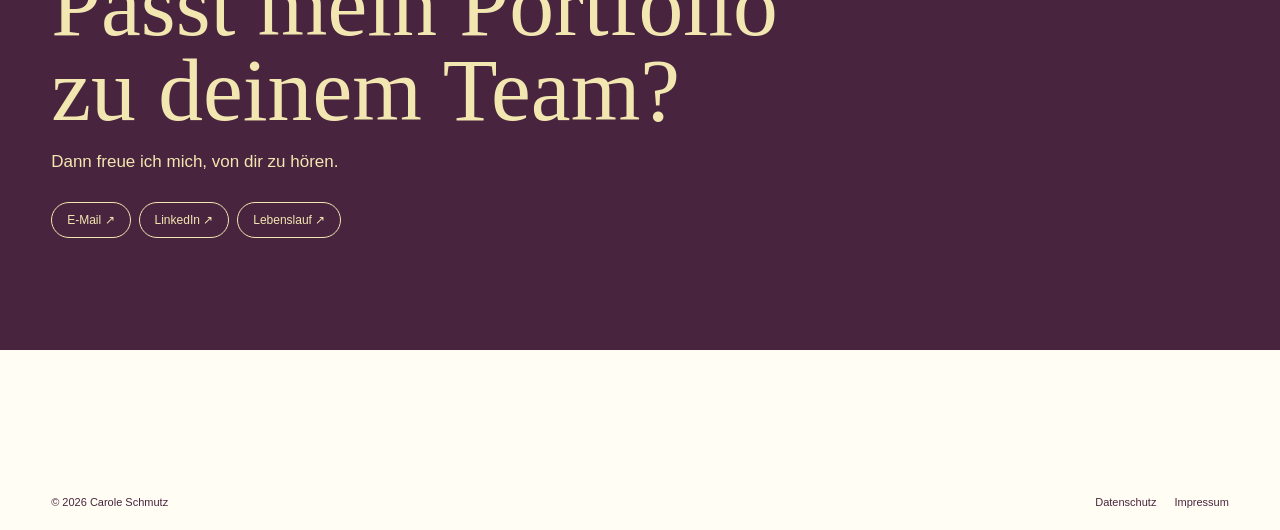
==== commit 1846c034: "Aktualisierung Portfolio" ====
--- a/index.html
+++ b/index.html
@@ -261,192 +261,315 @@
           <img src="img/decor/sketches/symbol_spirale.svg" alt="" />
         </span>-->
 
-        <div class="section-head compact">
-          <div>
-            <!--<span class="num">03</span>-->
-            <h2>Fotografie</h2>
-          </div>
-          <p>
-            Freie Motive, Reisen, Events und einzelne Food-Aufnahmen. Klick auf
-            ein Bild öffnet die Lightbox.
-          </p>
-        </div>
-        <div class="marquee photo-marquee">
-          <div class="track">
-            <button class="gallery-img">
-              <img
-                src="img/photography/travel/stockholm/Galerie_Stockholm_Ampel.jpg"
-                alt="Ampel in Stockholm"
-              />
-            </button>
-
-            <button class="gallery-img">
-              <img
-                src="img/photography/concerts/Galerie_Konzert_Souly_2.jpg"
-                alt="Souly am Openair Frauenfeld"
-              />
-            </button>
-
-            <button class="gallery-img">
-              <img
-                src="img/photography/travel/budapest/Galerie_Budapest_UBahn.jpg"
-                alt="UBahn in Budapest"
-              />
-            </button>
-
-            <button class="gallery-img">
-              <img
-                src="img/photography/portraits/Galerie_Portrait_Amelie.jpg"
-                alt="Portrait am Openair Frauenfeld"
-              />
-            </button>
-
-            <button class="gallery-img">
-              <img
-                src="img/photography/travel/budapest/Galerie_Budapest_Gebaeude.jpg"
-                alt="Gebäude in Budapest"
-              />
-            </button>
-
-            <button class="gallery-img">
-              <img
-                src="img/projects/spring-awakening/selected/eventphoto1.jpg"
-                alt="Eventfotografie Küche in der Krone Thun"
-              />
-            </button>
-
-            <button class="gallery-img" aria-hidden="true" tabindex="-1">
-              <img
-                src="img/photography/nature/oeschinensee/Galerie_Oeschinensee_Natur_2.jpg"
-                alt="Oeschinensee"
-              />
-            </button>
-
-            <button class="gallery-img" aria-hidden="true" tabindex="-1">
-              <img
-                src="img/photography/travel/france/Galerie_Paris_Eiffelturm.jpg"
-                alt="Eiffelturm in Paris"
-              />
-            </button>
-
-            <button class="gallery-img" aria-hidden="true" tabindex="-1">
-              <img
-                src="img/photography/nature/Galerie_Natur_Biene.jpg"
-                alt="Biene auf Nektarsuche"
-              />
-            </button>
-
-            <button class="gallery-img" aria-hidden="true" tabindex="-1">
-              <img
-                src="img/photography/travel/stockholm/Galerie_Stockholm_Cafe.jpg"
-                alt="Café in Stockholm"
-              />
-            </button>
-
-            <button class="gallery-img" aria-hidden="true" tabindex="-1">
-              <img
-                src="img/photography/nature/oeschinensee/Galerie_Oeschinensee_Natur_4.jpg"
-                alt=""
-              />
-            </button>
-
-            <button class="gallery-img" aria-hidden="true" tabindex="-1">
-              <img
-                src="img/photography/nature/oeschinensee/Galerie_Oeschinensee_Kuh.jpg"
-                alt="Kuh am Oeschinensee"
-              />
-            </button>
-          </div>
-        </div>
-
-        <div class="marquee reverse photo-marquee">
-          <div class="track">
-            <button class="gallery-img">
-              <img
-                src="img/photography/buttig/Buttig_Wuerfel.jpeg"
-                alt="Würfel von Eulenschnitt"
-              />
-            </button>
-
-            <button class="gallery-img">
-              <img
-                src="img/photography/travel/ameland/Ameland_Sonnenuntergang.jpg"
-                alt="Sonnenuntergang auf Ameland"
-              />
-            </button>
-
-            <button class="gallery-img">
-              <img
-                src="img/photography/travel/budapest/Galerie_Budapest_Rolltreppe.jpg"
-                alt="Architektur"
-              />
-            </button>
-
-            <button class="gallery-img">
-              <img
-                src="img/photography/travel/ameland/Ameland_Windmuehle.jpg"
-                alt="Windmühle auf Ameland"
-              />
-            </button>
-
-            <button class="gallery-img">
-              <img
-                src="img/photography/travel/ameland/Ameland_Schmetterling.jpg"
-                alt="Distelfalter auf weissem Sommerflieder"
-              />
-            </button>
-
-            <button class="gallery-img">
-              <img
-                src="img/photography/events/lehrlingsevent/2504_FOTO_Lehrlingsevent-_(6).jpg"
-                alt="Lehrlingsevent in der Krone Thun"
-              />
-            </button>
-
-            <button class="gallery-img" aria-hidden="true" tabindex="-1">
-              <img
-                src="img/photography/concerts/Galerie_Konzert_NBHD_SW.jpg"
-                alt="Konzert von The Neighbourhood"
-              />
-            </button>
-
-            <button class="gallery-img" aria-hidden="true" tabindex="-1">
-              <img
-                src="img/photography/buttig/Buttig_Tassen.jpeg"
-                alt="Tassen von Eulenschnitt"
-              />
-            </button>
-
-            <button class="gallery-img" aria-hidden="true" tabindex="-1">
-              <img
-                src="img/photography/thun/Galerie_Thun_Riesenrad.jpg"
-                alt="Riesenrad auf dem Mühleplatz in Thun"
-              />
-            </button>
-
-            <button class="gallery-img" aria-hidden="true" tabindex="-1">
-              <img
-                src="img/photography/travel/budapest/Galerie_Budapest_Rolltreppe.jpg"
-                alt="Rolltreppe in Budapest"
-              />
-            </button>
-
-            <button class="gallery-img" aria-hidden="true" tabindex="-1">
-              <img
-                src="img/photography/food/2505_Coupe_Romanoff_5.jpg"
-                alt="Coupé Romanoff in der Krone Thun"
-              />
-            </button>
-
-            <button class="gallery-img" aria-hidden="true" tabindex="-1">
-              <img
-                src="img/photography/food/2505_Burger_10.jpg"
-                alt="Kroneburger im Hotel Krone"
-              />
-            </button>
-          </div>
-        </div>
-      </section>
+<div class="marquee photo-marquee">
+  <div class="track">
+    <div class="track-set">
+      
+      <button class="gallery-img" tabindex="-1">
+        <img
+          src="img/photography/nature/oeschinensee/Galerie_Oeschinensee_Kuh.jpg"
+          alt=""/>
+      </button>
+
+      <button class="gallery-img">
+        <img
+          src="img/projects/spring-awakening/selected/eventphoto1.jpg"
+          alt="Eventfotografie Küche in der Krone Thun"/>
+      </button>
+
+      <button class="gallery-img">
+        <img
+          src="img/photography/travel/stockholm/Galerie_Stockholm_Ampel_2.jpg"
+          alt="Ampel in Stockholm"/>
+      </button>
+
+      <button class="gallery-img">
+        <img
+          src="img/photography/portraits/Galerie_Portrait_Amelie.jpg"
+          alt="Portrait am Openair Frauenfeld"/>
+      </button>
+
+      <button class="gallery-img">
+        <img
+          src="img/photography/travel/budapest/Galerie_Budapest_Gebaeude.jpg"
+          alt="Gebäude in Budapest"/>
+      </button>
+
+      <button class="gallery-img">
+        <img
+          src="img/photography/travel/budapest/Galerie_Budapest_UBahn_2.jpg"
+          alt="UBahn in Budapest"/>
+      </button>
+
+      <button class="gallery-img">
+        <img
+          src="img/photography/nature/oeschinensee/Galerie_Oeschinensee_Natur_2.jpg"
+          alt="Oeschinensee"/>
+      </button>
+
+      <button class="gallery-img">
+        <img
+          src="img/photography/travel/france/Galerie_Paris_Eiffelturm.jpg"
+          alt="Eiffelturm in Paris"/>
+      </button>
+
+      <button class="gallery-img">
+        <img
+          src="img/photography/nature/Galerie_Natur_Biene.jpg"
+          alt="Biene auf Nektarsuche"/>
+      </button>
+
+      <button class="gallery-img">
+        <img
+          src="img/photography/travel/stockholm/Galerie_Stockholm_Cafe.jpg"
+          alt="Café in Stockholm"/>
+      </button>
+
+      <button class="gallery-img">
+        <img
+          src="img/photography/nature/oeschinensee/Galerie_Oeschinensee_Natur_4.jpg"
+          alt="Natur am Oeschinensee"/>
+      </button>
+
+      <button class="gallery-img" tabindex="-1">
+        <img
+          src="img/photography/concerts/Galerie_Konzert_Souly_3.jpg"
+          alt=""/>
+      </button>
+    </div>
+    <div class="track-set" aria-hidden="true">
+
+      
+      <button class="gallery-img" tabindex="-1">
+        <img
+          src="img/photography/nature/oeschinensee/Galerie_Oeschinensee_Kuh.jpg"
+          alt=""/>
+      </button>
+
+      <button class="gallery-img" tabindex="-1">
+        <img
+          src="img/projects/spring-awakening/selected/eventphoto1.jpg"
+          alt=""/>
+      </button>
+
+      <button class="gallery-img" tabindex="-1">
+        <img
+          src="img/photography/travel/stockholm/Galerie_Stockholm_Ampel_2.jpg"
+          alt=""/>
+      </button>
+
+      <button class="gallery-img" tabindex="-1">
+        <img
+          src="img/photography/portraits/Galerie_Portrait_Amelie.jpg"
+          alt=""/>
+      </button>
+
+      <button class="gallery-img" tabindex="-1">
+        <img
+          src="img/photography/travel/budapest/Galerie_Budapest_Gebaeude.jpg"
+          alt=""/>
+      </button>
+
+      <button class="gallery-img" tabindex="-1">
+        <img
+          src="img/photography/travel/budapest/Galerie_Budapest_UBahn_2.jpg"
+          alt=""/>
+      </button>
+
+      <button class="gallery-img" tabindex="-1">
+        <img
+          src="img/photography/nature/oeschinensee/Galerie_Oeschinensee_Natur_2.jpg"
+          alt=""/>
+      </button>
+
+      <button class="gallery-img" tabindex="-1">
+        <img
+          src="img/photography/travel/france/Galerie_Paris_Eiffelturm.jpg"
+          alt=""/>
+      </button>
+
+      <button class="gallery-img" tabindex="-1">
+        <img
+          src="img/photography/nature/Galerie_Natur_Biene.jpg"
+          alt=""/>
+      </button>
+
+      <button class="gallery-img" tabindex="-1">
+        <img
+          src="img/photography/travel/stockholm/Galerie_Stockholm_Cafe.jpg"
+          alt=""/>
+      </button>
+
+      <button class="gallery-img" tabindex="-1">
+        <img
+          src="img/photography/nature/oeschinensee/Galerie_Oeschinensee_Natur_4.jpg"
+          alt=""/>
+      </button>
+
+      <button class="gallery-img" tabindex="-1">
+        <img
+          src="img/photography/concerts/Galerie_Konzert_Souly_3.jpg"
+          alt=""/>
+      </button>
+    </div>
+  </div>
+</div>
+
+<div class="marquee reverse photo-marquee">
+  <div class="track">
+
+    <div class="track-set">
+
+      <button class="gallery-img">
+        <img
+          src="img/photography/buttig/Buttig_Wuerfel.jpeg"
+          alt="Würfel von Eulenschnitt"/>
+      </button>
+
+      <button class="gallery-img">
+        <img
+          src="img/photography/travel/ameland/Ameland_Sonnenuntergang.jpg"
+          alt="Sonnenuntergang auf Ameland"/>
+      </button>
+
+      <button class="gallery-img">
+        <img
+          src="img/photography/travel/budapest/Galerie_Budapest_Rolltreppe.jpg"
+          alt="Architektur"/>
+      </button>
+
+      <button class="gallery-img">
+        <img
+          src="img/photography/travel/ameland/Ameland_Windmuehle.jpg"
+          alt="Windmühle auf Ameland"/>
+      </button>
+
+      <button class="gallery-img">
+        <img
+          src="img/photography/travel/ameland/Ameland_Schmetterling.jpg"
+          alt="Distelfalter auf weissem Sommerflieder"/>
+      </button>
+
+      <button class="gallery-img">
+        <img
+          src="img/photography/events/lehrlingsevent/2504_FOTO_Lehrlingsevent-_(6).jpg"
+          alt="Lehrlingsevent in der Krone Thun"/>
+      </button>
+
+      <button class="gallery-img">
+        <img
+          src="img/photography/concerts/Galerie_Konzert_NBHD_SW.jpg"
+          alt="Konzert von The Neighbourhood"/>
+      </button>
+
+      <button class="gallery-img">
+        <img
+          src="img/photography/buttig/Buttig_Tassen.jpeg"
+          alt="Tassen von Eulenschnitt"/>
+      </button>
+
+      <button class="gallery-img">
+        <img
+          src="img/photography/thun/Galerie_Thun_Riesenrad.jpg"
+          alt="Riesenrad auf dem Mühleplatz in Thun"/>
+      </button>
+
+      <button class="gallery-img">
+        <img
+          src="img/photography/travel/budapest/Galerie_Budapest_Rolltreppe.jpg"
+          alt="Rolltreppe in Budapest"/>
+      </button>
+
+      <button class="gallery-img">
+        <img
+          src="img/photography/food/2505_Coupe_Romanoff_5.jpg"
+          alt="Coupé Romanoff in der Krone Thun"/>
+      </button>
+
+      <button class="gallery-img">
+        <img
+          src="img/photography/food/2505_Burger_10.jpg"
+          alt="Kroneburger im Hotel Krone"/>
+      </button>
+    </div>
+
+    <div class="track-set" aria-hidden="true">
+      <button class="gallery-img" tabindex="-1">
+        <img
+          src="img/photography/buttig/Buttig_Wuerfel.jpeg"
+          alt=""/>
+      </button>
+
+      <button class="gallery-img" tabindex="-1">
+        <img
+          src="img/photography/travel/ameland/Ameland_Sonnenuntergang.jpg"
+          alt=""/>
+      </button>
+
+      <button class="gallery-img" tabindex="-1">
+        <img
+          src="img/photography/travel/budapest/Galerie_Budapest_Rolltreppe.jpg"
+          alt=""/>
+      </button>
+
+      <button class="gallery-img" tabindex="-1">
+        <img
+          src="img/photography/travel/ameland/Ameland_Windmuehle.jpg"
+          alt=""/>
+      </button>
+
+      <button class="gallery-img" tabindex="-1">
+        <img
+          src="img/photography/travel/ameland/Ameland_Schmetterling.jpg"
+          alt=""/>
+      </button>
+
+      <button class="gallery-img" tabindex="-1">
+        <img
+          src="img/photography/events/lehrlingsevent/2504_FOTO_Lehrlingsevent-_(6).jpg"
+          alt=""/>
+      </button>
+
+      <button class="gallery-img" tabindex="-1">
+        <img
+          src="img/photography/concerts/Galerie_Konzert_NBHD_SW.jpg"
+          alt=""/>
+      </button>
+
+      <button class="gallery-img" tabindex="-1">
+        <img
+          src="img/photography/buttig/Buttig_Tassen.jpeg"
+          alt=""/>
+      </button>
+
+      <button class="gallery-img" tabindex="-1">
+        <img
+          src="img/photography/thun/Galerie_Thun_Riesenrad.jpg"
+          alt=""/>
+      </button>
+
+      <button class="gallery-img" tabindex="-1">
+        <img
+          src="img/photography/travel/budapest/Galerie_Budapest_Rolltreppe.jpg"
+          alt=""/>
+      </button>
+
+      <button class="gallery-img" tabindex="-1">
+        <img
+          src="img/photography/food/2505_Coupe_Romanoff_5.jpg"
+          alt=""/>
+      </button>
+
+      <button class="gallery-img" tabindex="-1">
+        <img
+          src="img/photography/food/2505_Burger_10.jpg"
+          alt=""/>
+      </button>
+
+    </div>
+
+  </div>
+</div>
 
       <section class="vision section" id="vision">
         <div class="section-head compact">
--- a/style.css
+++ b/style.css
@@ -590,14 +590,21 @@
 .track {
   display: flex;
   width: max-content;
+  gap: 0;
+  will-change: transform;
+  animation: photoLoop 35s linear infinite;
+}
+
+.track-set {
+  display: flex;
+  flex-shrink: 0;
   gap: 14px;
-  will-change: transform;
-  animation: tickerMoveH 38s linear infinite;
+  padding-right: 14px;
 }
 
 .reverse .track {
   animation-direction: reverse;
-  animation-duration: 40s;
+  animation-duration: 35s;
 }
 
 .photo-marquee:hover .track {
@@ -609,6 +616,7 @@
   border: 0;
   background: none;
   cursor: zoom-in;
+  flex-shrink: 0;
 }
 
 .gallery-img img {
@@ -617,17 +625,17 @@
   object-fit: cover;
 }
 
-.gallery-img:nth-child(3n) img {
+.track-set .gallery-img:nth-child(3n) img {
   width: 250px;
 }
 
-@keyframes tickerMoveH {
+@keyframes photoLoop {
   from {
     transform: translateX(0);
   }
 
   to {
-    transform: translateX(-25%);
+    transform: translateX(-50%);
   }
 }
 
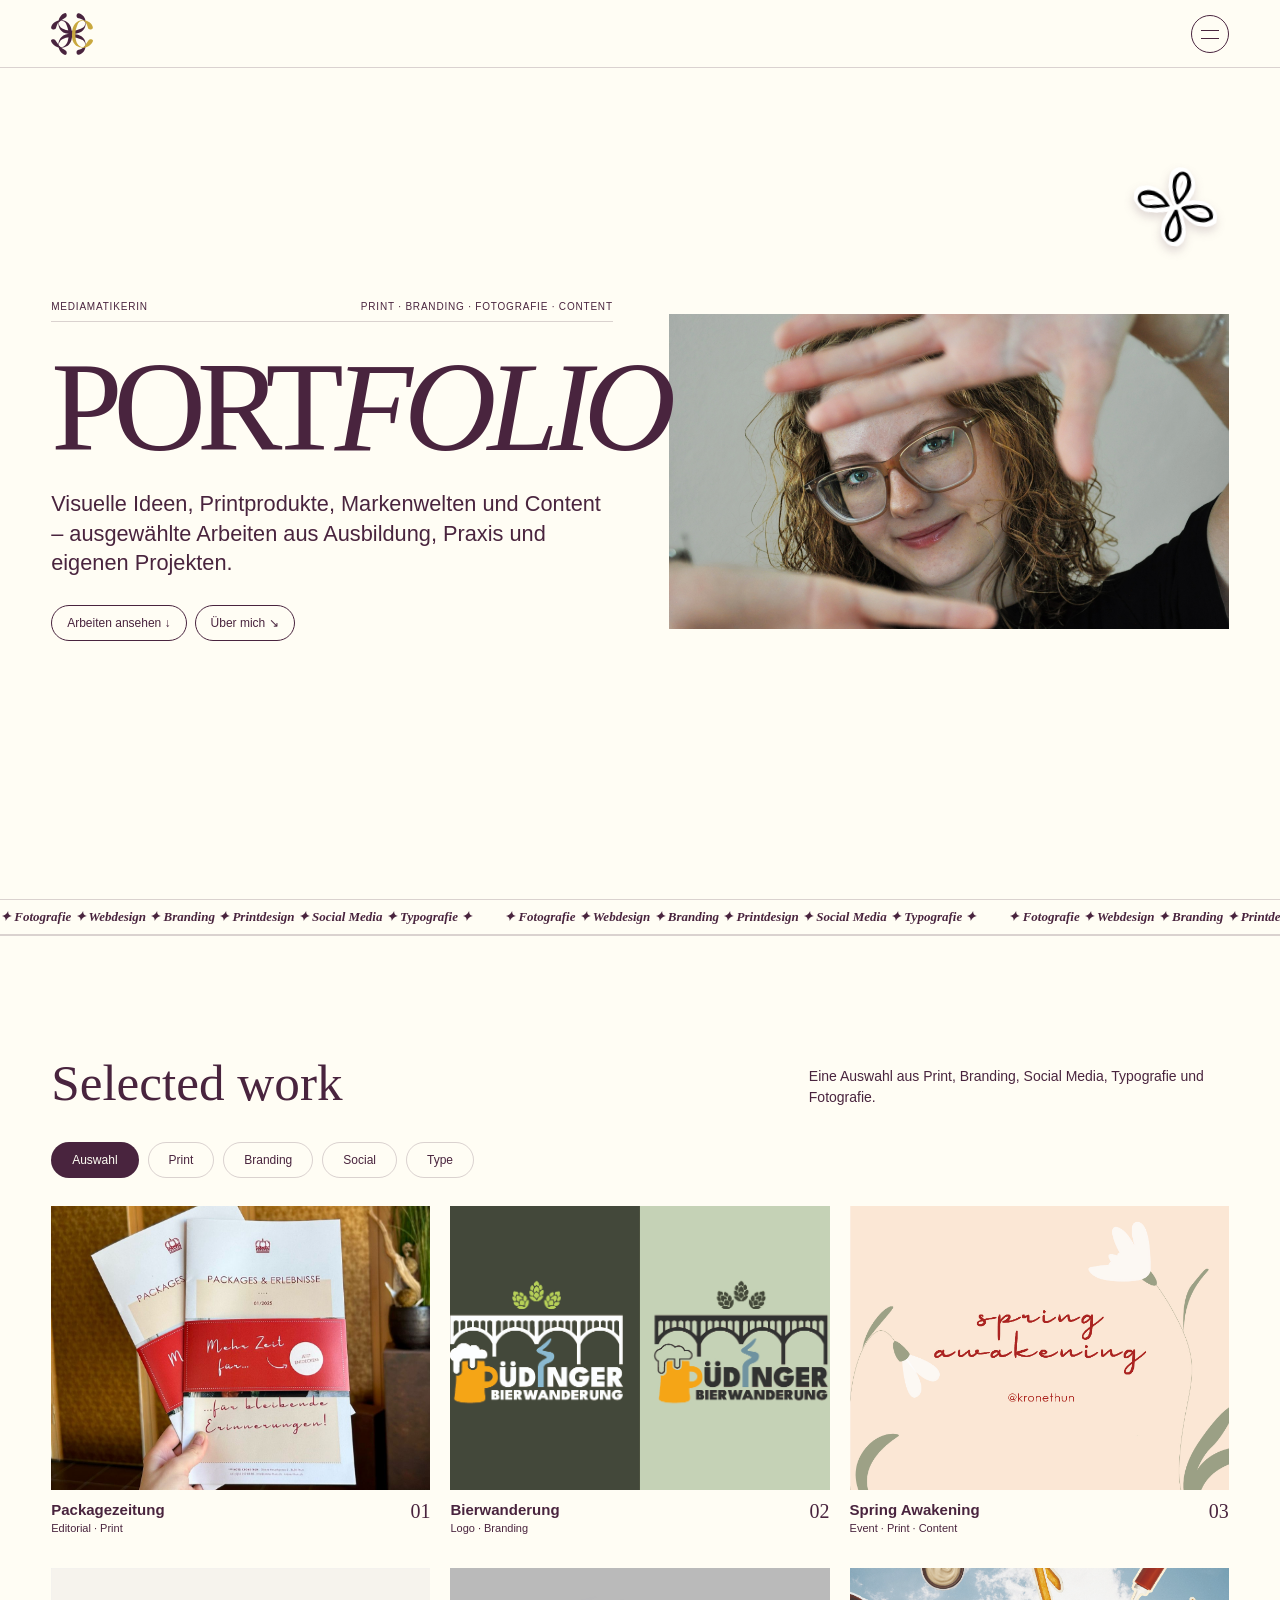
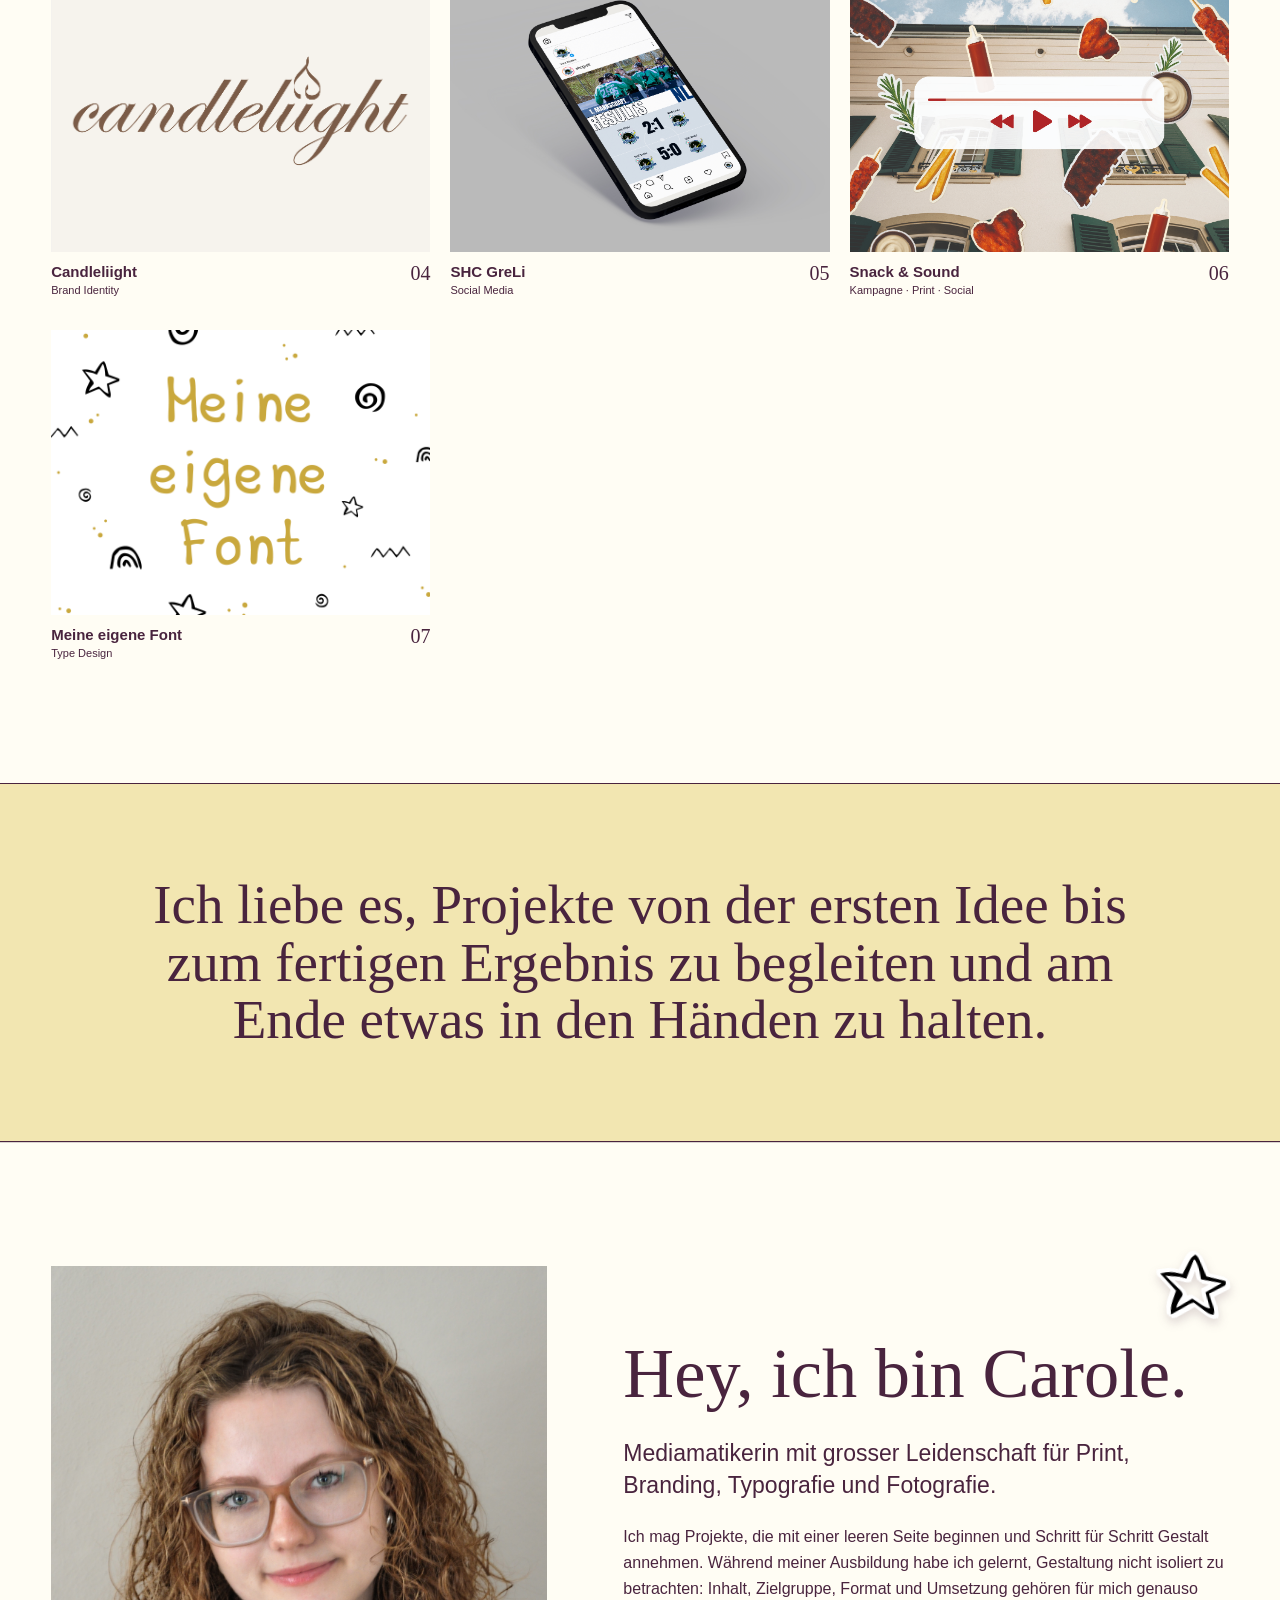
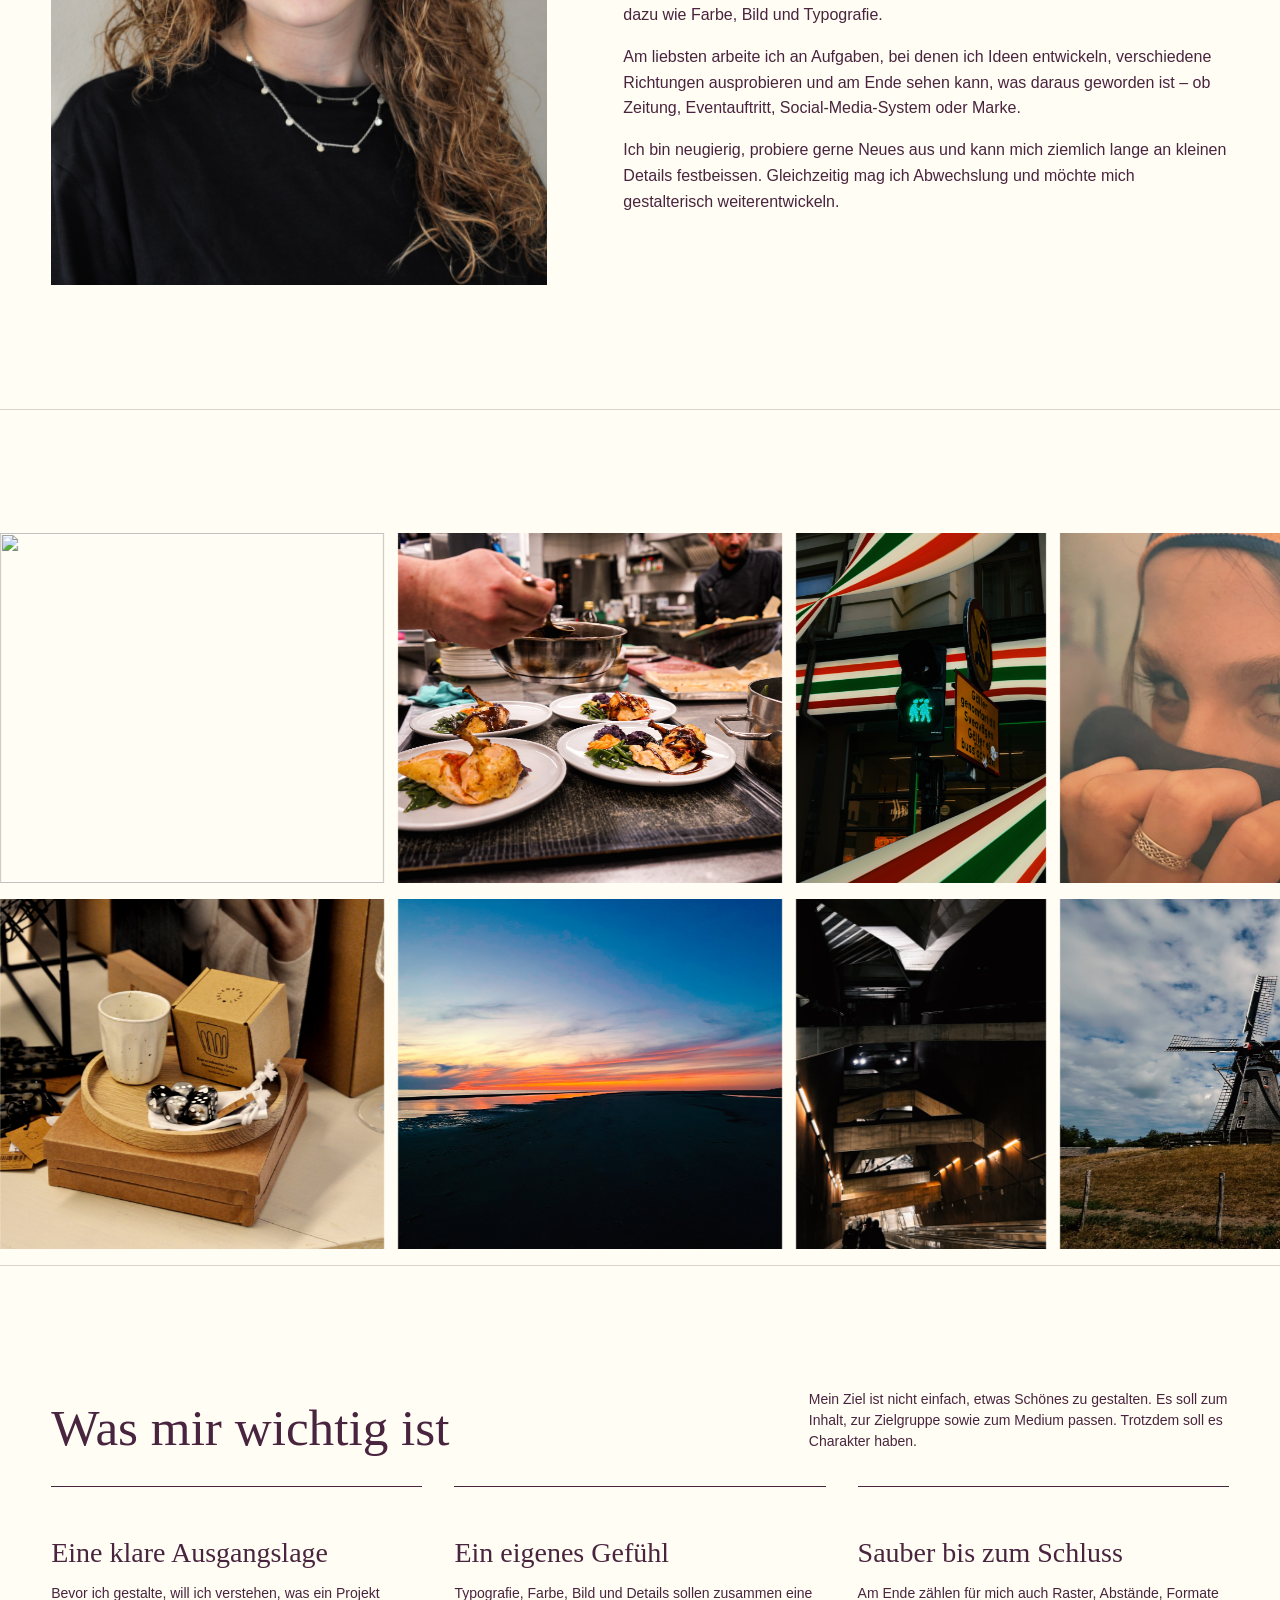
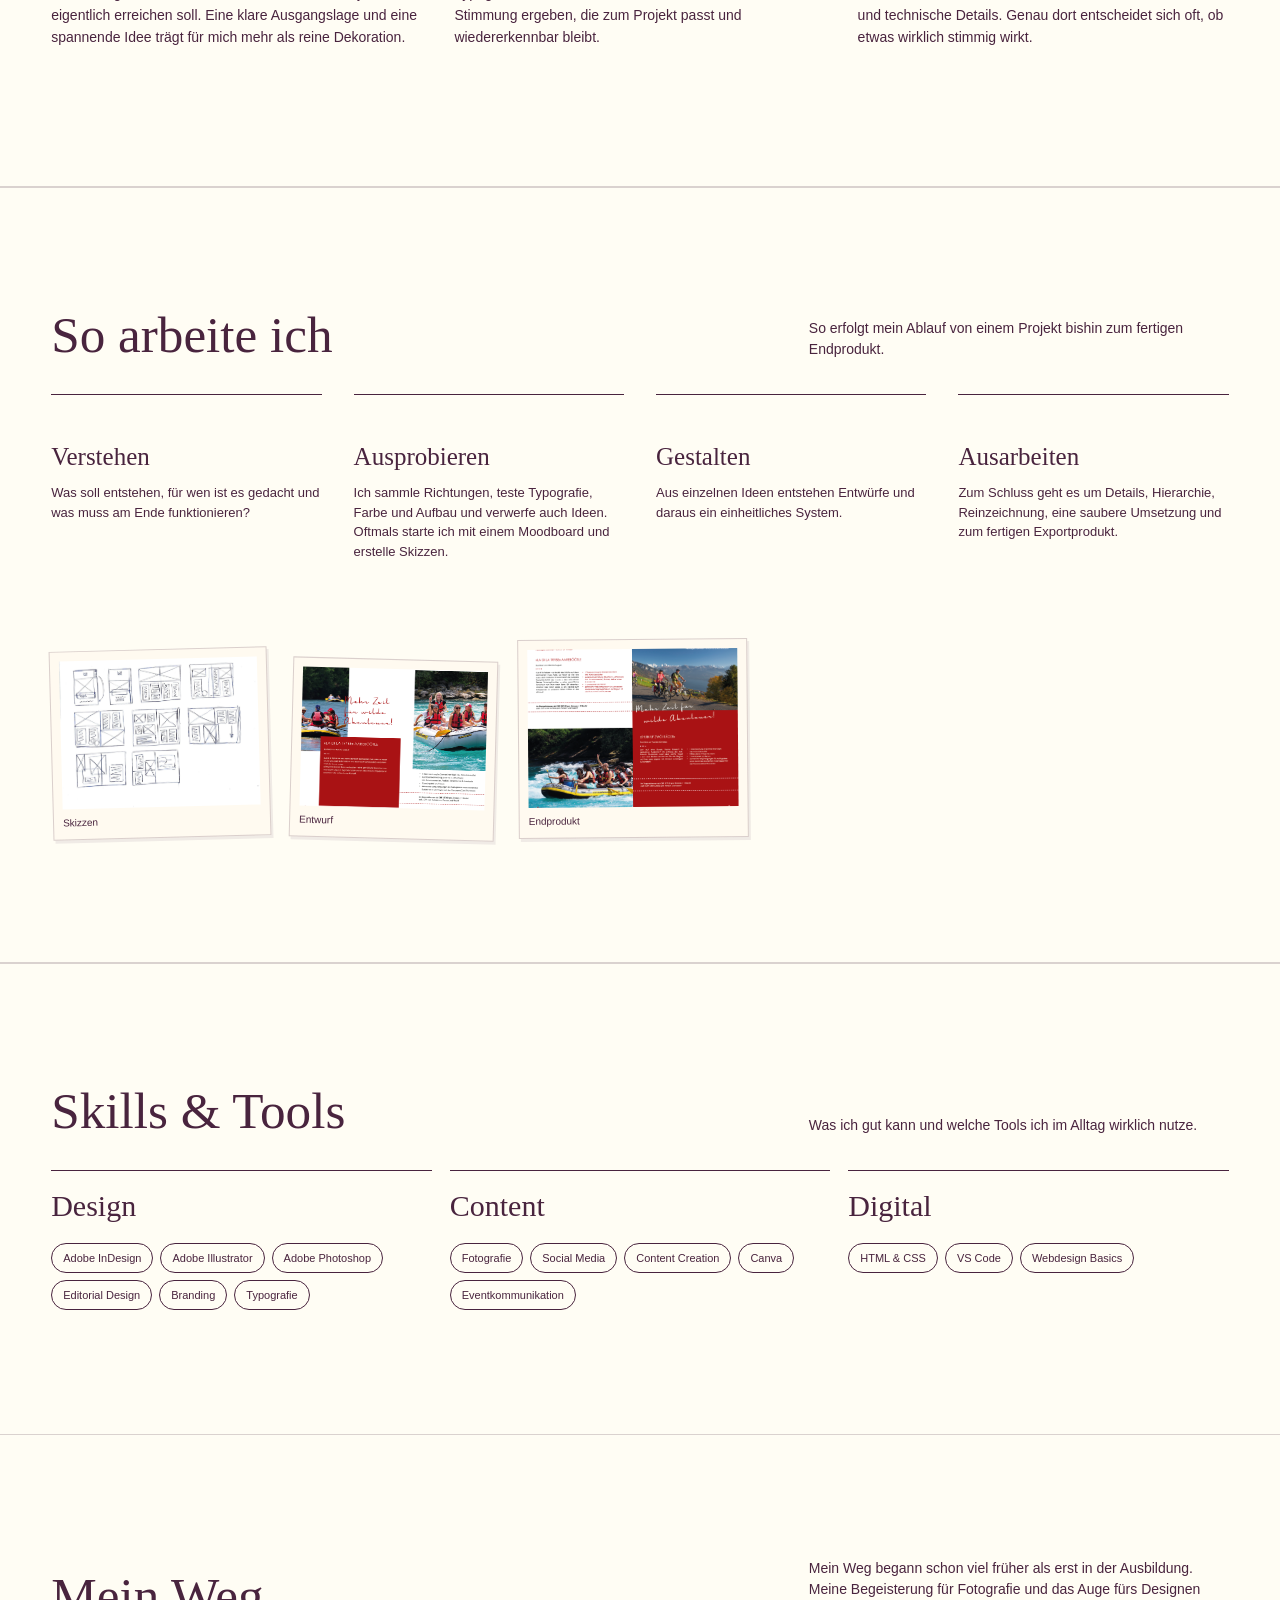
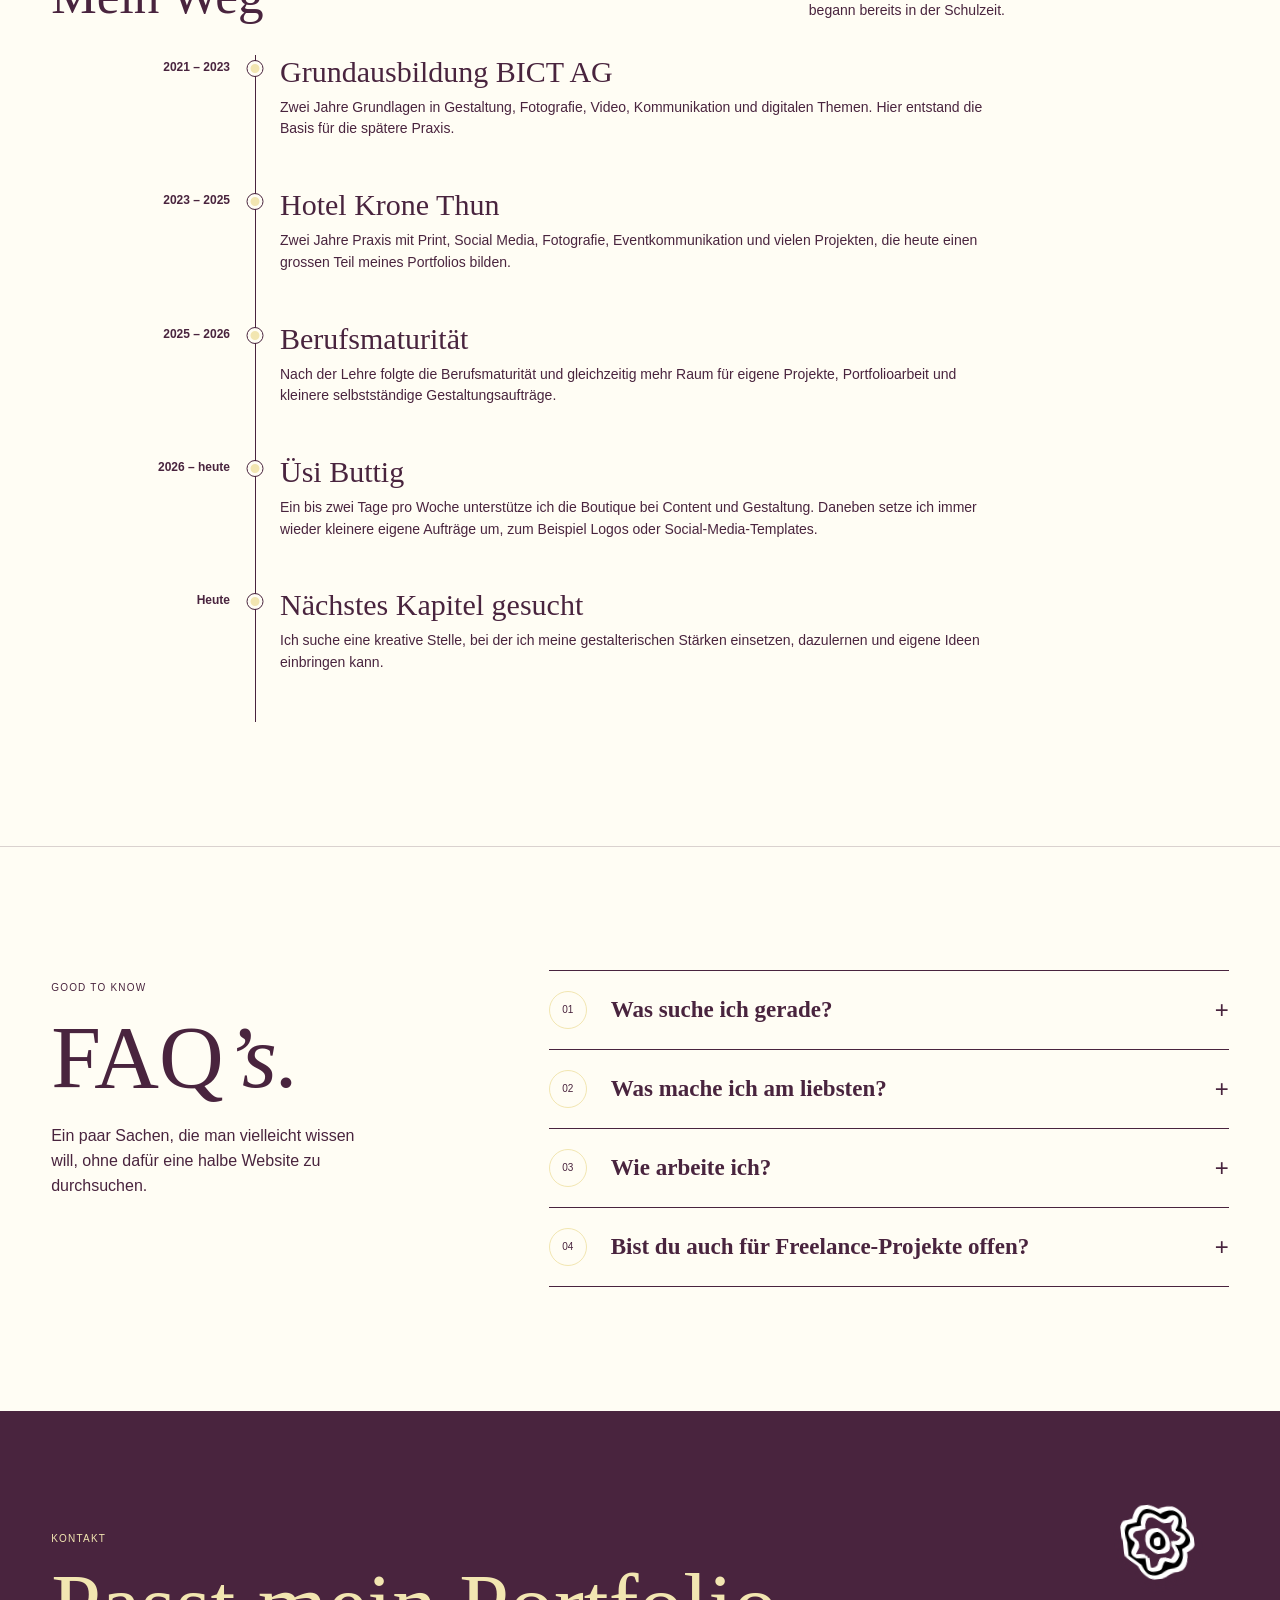
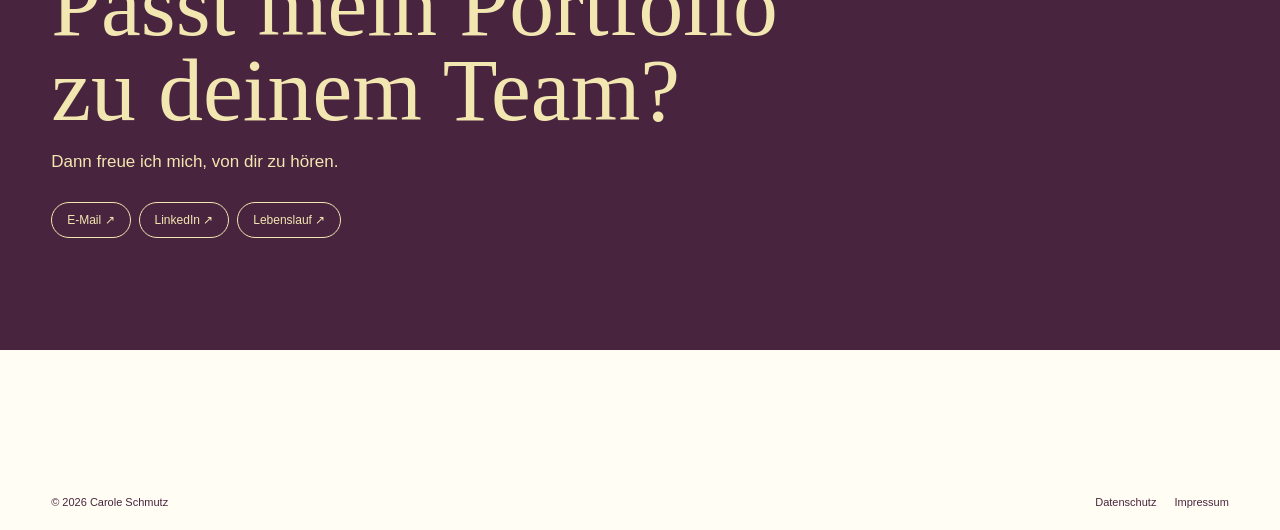
==== commit f04555d3: "Loader hinzugefügt und 404" ====
--- a/index.html
+++ b/index.html
@@ -11,6 +11,30 @@
     <link rel="stylesheet" href="style.css" />
   </head>
   <body>
+
+<div class="page-loader" id="pageLoader">
+  <div class="loader-wrap">
+
+    <div class="loader-orbit" aria-hidden="true">
+      <span class="orbit-dot dot-1"></span>
+      <span class="orbit-dot dot-2"></span>
+      <span class="orbit-dot dot-3"></span>
+      <span class="orbit-dot dot-4"></span>
+      <span class="orbit-dot dot-5"></span>
+      <span class="orbit-dot dot-6"></span>
+      <span class="orbit-dot dot-7"></span>
+      <span class="orbit-dot dot-8"></span>
+    </div>
+
+    <div class="loader-content">
+      <h2>PORT<span>FOLIO</span></h2>
+      <p>Carole Schmutz</p>
+      <small>LOADING</small>
+    </div>
+
+  </div>
+</div>
+
     <header class="header">
       <a class="brand" href="#top" aria-label="Zur Startseite"
         ><img src="img/brand/logo_carole.svg" alt="Carole Logo"
--- a/style.css
+++ b/style.css
@@ -1968,7 +1968,6 @@
 /*--IPad--*/
 
 @media (min-width: 601px) and (max-width: 900px) {
-
   .hero {
     min-height: auto;
     padding-top: 78px;
@@ -2004,3 +2003,281 @@
   }
 }
 
+/*--404--/
+
+/* =========================================================
+   404 PAGE
+   ========================================================= */
+
+.error-page {
+  min-height: 100vh;
+  margin: 0;
+  display: grid;
+  place-items: center;
+  background: var(--yellow);
+  color: var(--bloom);
+  overflow: hidden;
+}
+
+.error-wrap {
+  width: min(90%, 1000px);
+  text-align: center;
+}
+
+.error-kicker {
+  margin: 0 0 10px;
+  font-size: 11px;
+  text-transform: uppercase;
+  letter-spacing: 0.16em;
+}
+
+.error-wrap h1 {
+  margin: 0;
+  font-family: Georgia, serif;
+  font-size: clamp(110px, 22vw, 300px);
+  font-weight: 400;
+  line-height: 0.82;
+  letter-spacing: -0.07em;
+}
+
+.error-text {
+  margin: 42px auto 0;
+  max-width: 500px;
+  font-size: clamp(17px, 2vw, 22px);
+  line-height: 1.4;
+}
+
+.error-link {
+  display: inline-block;
+  margin-top: 28px;
+  padding: 11px 16px;
+  border: 1px solid var(--bloom);
+  border-radius: 999px;
+  font-size: 12px;
+  transition:
+    background 0.2s ease,
+    color 0.2s ease,
+    transform 0.2s ease;
+}
+
+.error-link:hover {
+  background: var(--bloom);
+  color: var(--yellow);
+  transform: translateY(-2px);
+}
+
+@media (max-width: 600px) {
+  .error-wrap {
+    width: calc(100% - 36px);
+  }
+
+  .error-wrap h1 {
+    font-size: 38vw;
+  }
+
+  .error-text {
+    margin-top: 22px;
+    font-size: 17px;
+  }
+
+  .error-link {
+    margin-top: 24px;
+  }
+}
+
+
+/* =========================================================
+   PAGE LOADER
+   ========================================================= */
+
+.page-loader {
+  position: fixed;
+  z-index: 9999;
+  inset: 0;
+  display: grid;
+  place-items: center;
+  background: var(--yellow);
+  color: var(--bloom);
+  opacity: 1;
+  visibility: visible;
+  transition:
+    opacity 0.45s ease,
+    visibility 0.45s ease;
+}
+
+/* Loader verschwindet */
+
+.page-loader.is-hidden {
+  opacity: 0;
+  visibility: hidden;
+  pointer-events: none;
+}
+
+/* Gesamter Loader-Bereich */
+
+.loader-wrap {
+  position: relative;
+  width: clamp(330px, 42vw, 520px);
+  aspect-ratio: 1 / 1;
+}
+
+/* =========================================================
+   PUNKTE / KREIS
+   ========================================================= */
+
+.loader-orbit {
+  position: absolute;
+  inset: 0;
+  border-radius: 50%;
+  animation: loaderOrbit 2s linear infinite;
+}
+
+/* Einzelne Punkte */
+
+.orbit-dot {
+  position: absolute;
+  width: 8px;
+  height: 8px;
+  border-radius: 50%;
+  background: var(--bloom);
+  transform: translate(-50%, -50%);
+}
+
+/* Punkte gleichmässig auf dem Kreis verteilen */
+
+.dot-1 {
+  top: 0;
+  left: 50%;
+}
+
+.dot-2 {
+  top: 14.65%;
+  left: 85.35%;
+}
+
+.dot-3 {
+  top: 50%;
+  left: 100%;
+}
+
+.dot-4 {
+  top: 85.35%;
+  left: 85.35%;
+}
+
+.dot-5 {
+  top: 100%;
+  left: 50%;
+}
+
+.dot-6 {
+  top: 85.35%;
+  left: 14.65%;
+}
+
+.dot-7 {
+  top: 50%;
+  left: 0;
+}
+
+.dot-8 {
+  top: 14.65%;
+  left: 14.65%;
+}
+
+/* NUR die Punkte drehen sich */
+
+@keyframes loaderOrbit {
+  from {
+    transform: rotate(0deg);
+  }
+  to {
+    transform: rotate(360deg);
+  }
+}
+
+/* =========================================================
+   TEXT
+   ========================================================= */
+
+.loader-content {
+  position: absolute;
+  z-index: 2;
+  inset: 0;
+  display: flex;
+  flex-direction: column;
+  align-items: center;
+  justify-content: center;
+  text-align: center;
+}
+
+/* PORTFOLIO */
+
+.loader-content h2 {
+  margin: 0;
+  font-family: Georgia, serif;
+  font-size: clamp(35px, 7vw, 70px);
+  font-weight: 400;
+  line-height: 0.85;
+  letter-spacing: -0.06em;
+  white-space: nowrap;
+}
+
+.loader-content h2 span {
+  font-style: italic;
+}
+
+/* Carole Schmutz */
+
+.loader-content p {
+  margin: 16px 0 0;
+  font-size: 13px;
+  line-height: 1;
+  letter-spacing: 0.08em;
+}
+
+/* LOADING */
+
+.loader-content small {
+  margin-top: 18px;
+  font-size: 9px;
+  font-weight: 600;
+  line-height: 1;
+  letter-spacing: 0.2em;
+  text-transform: uppercase;
+}
+
+/* =========================================================
+   MOBILE
+   ========================================================= */
+
+@media (max-width: 600px) {
+  .loader-wrap {
+    width: min(82vw, 360px);
+  }
+  .loader-content h2 {
+    font-size: clamp(48px, 15vw, 68px);
+  }
+  .loader-content p {
+    margin-top: 13px;
+    font-size: 11px;
+  }
+  .loader-content small {
+    margin-top: 15px;
+    font-size: 8px;
+  }
+  .orbit-dot {
+    width: 7px;
+    height: 7px;
+  }
+}
+
+/* =========================================================
+   REDUCED MOTION
+   ========================================================= */
+
+@media (prefers-reduced-motion: reduce) {
+  .loader-orbit {
+    animation: none;
+  }
+}
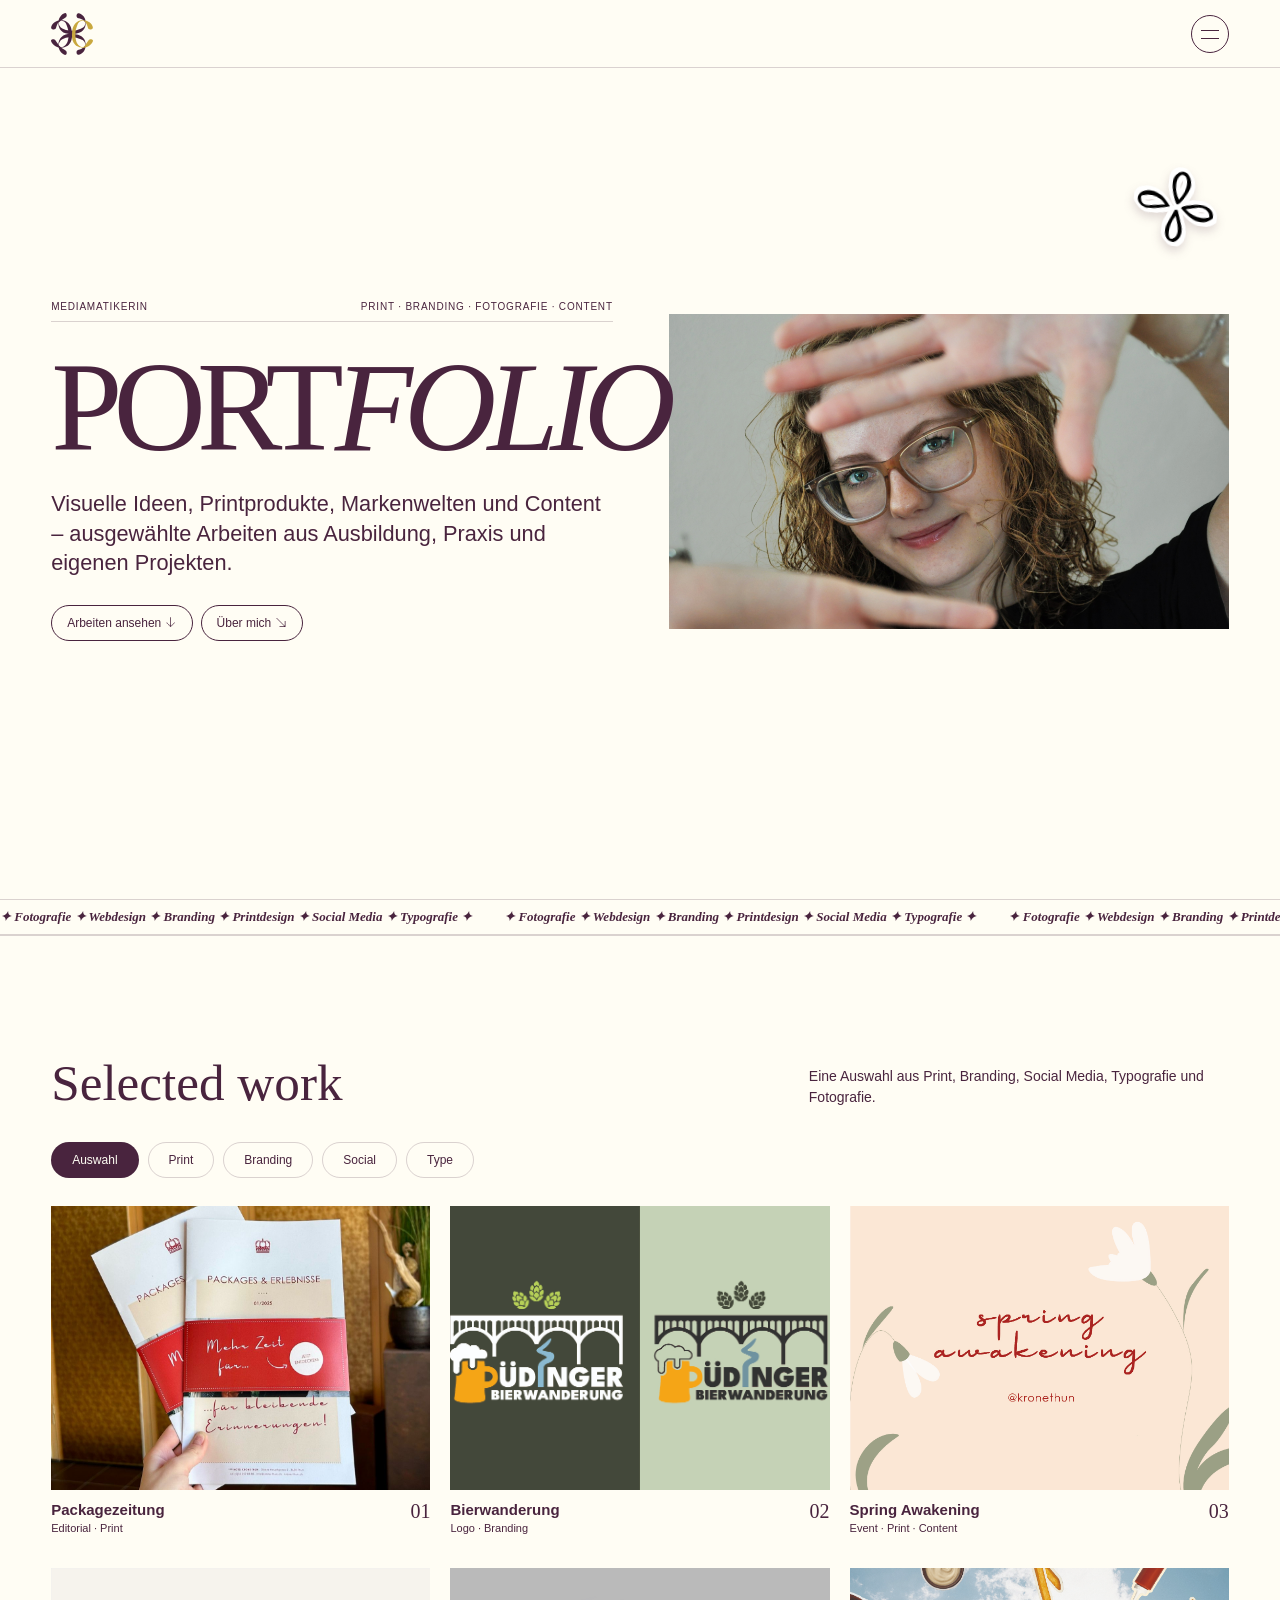
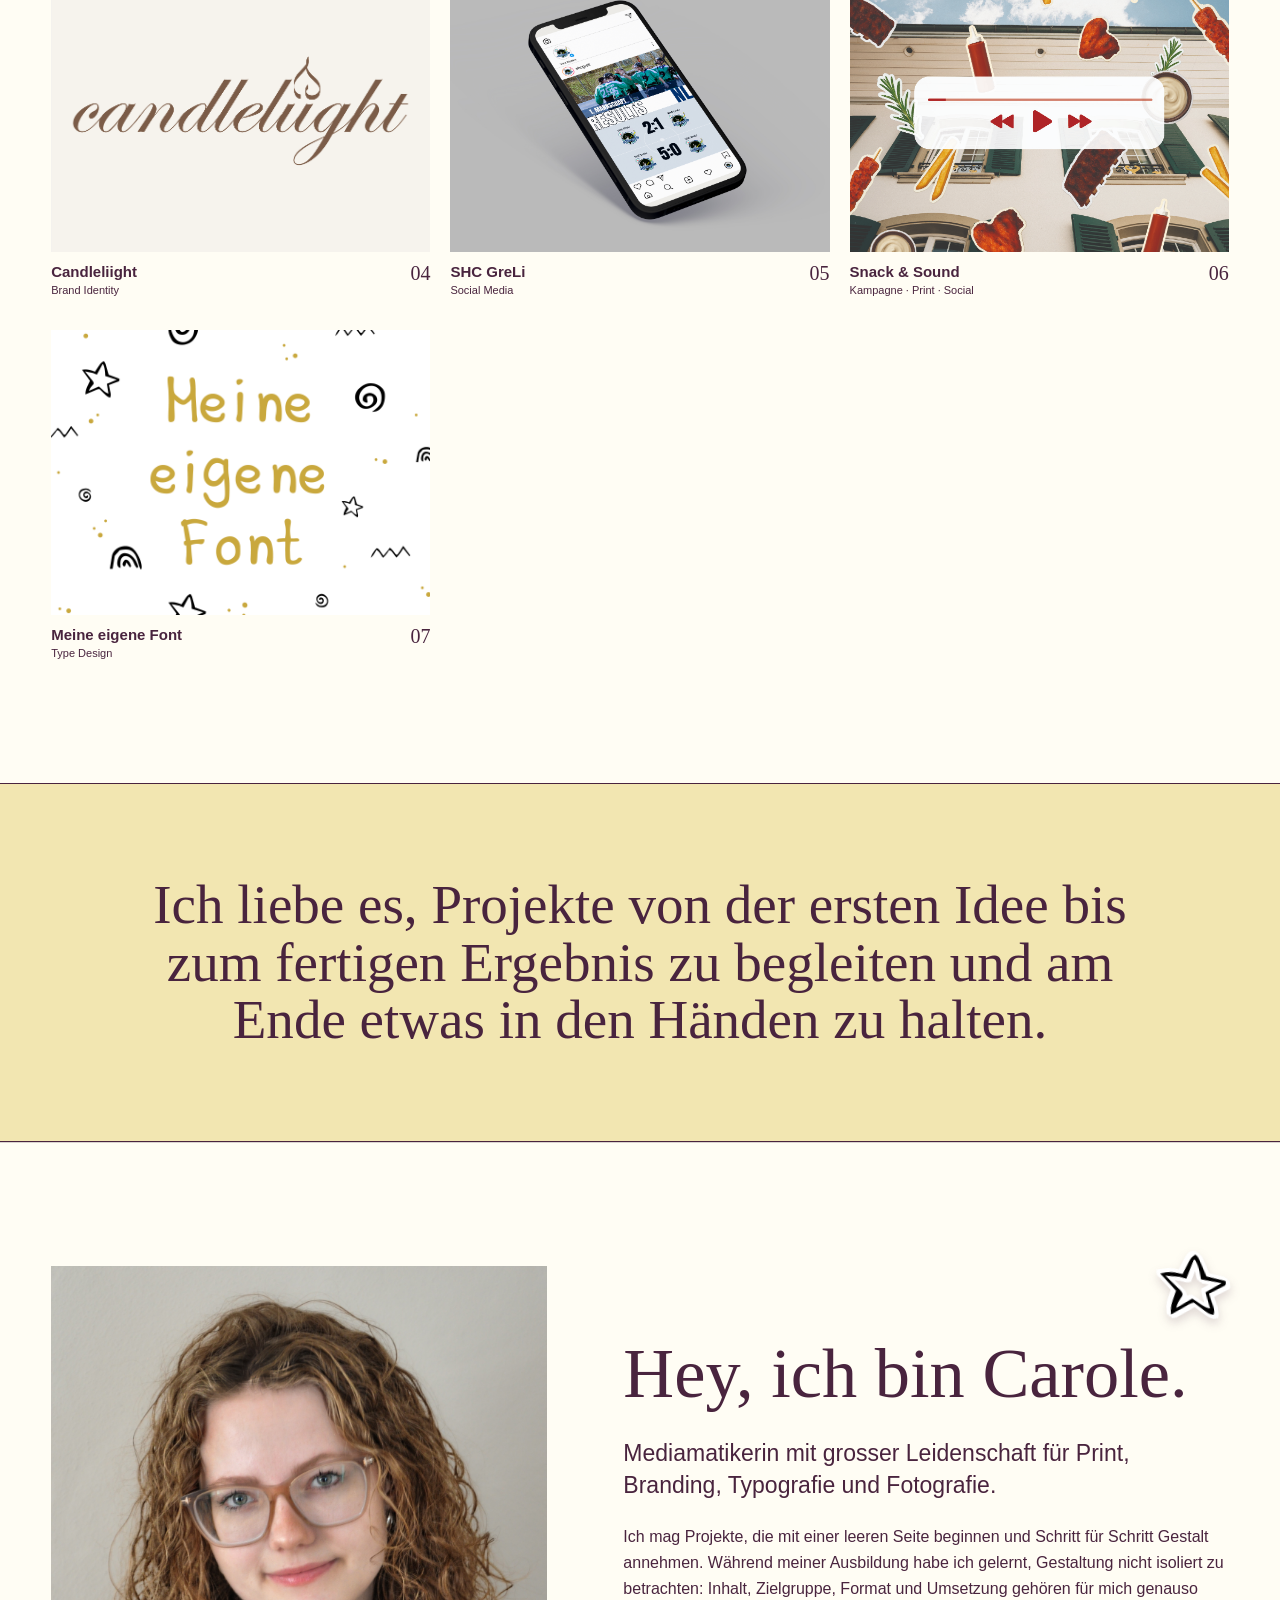
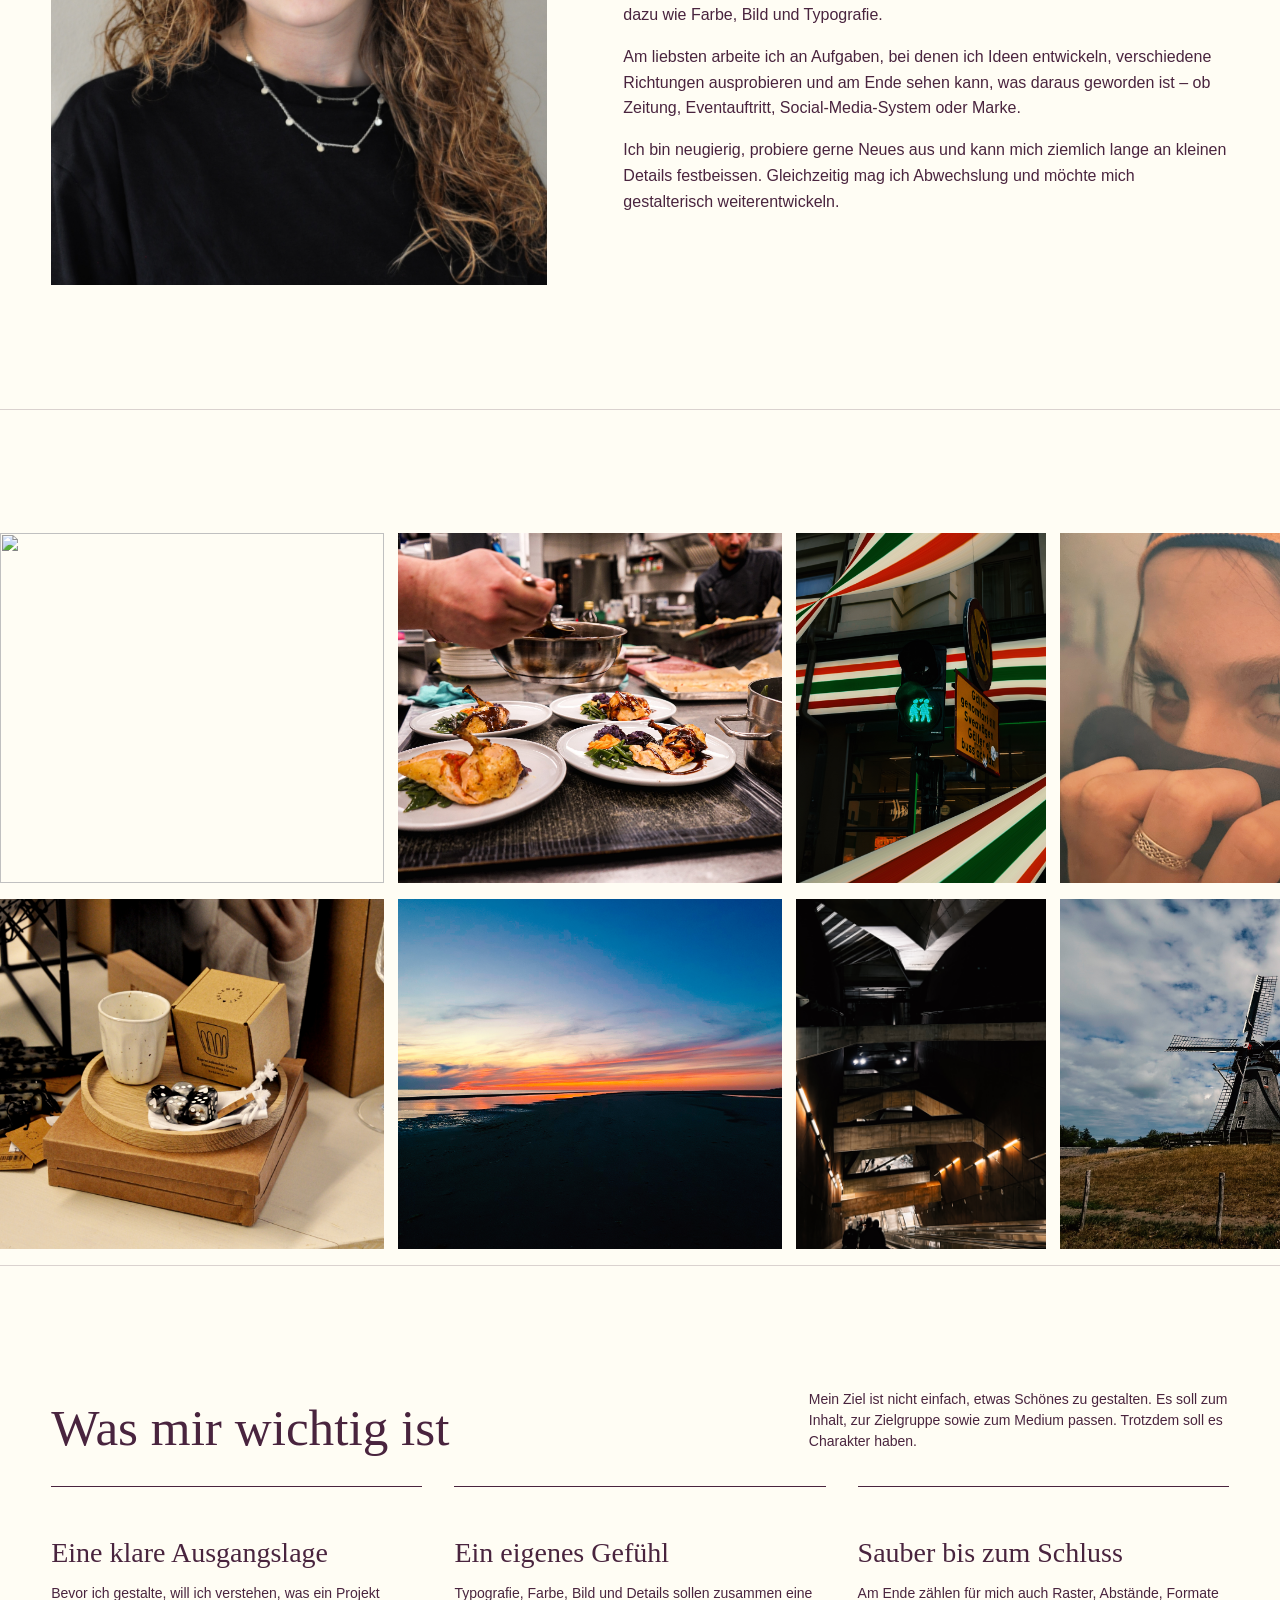
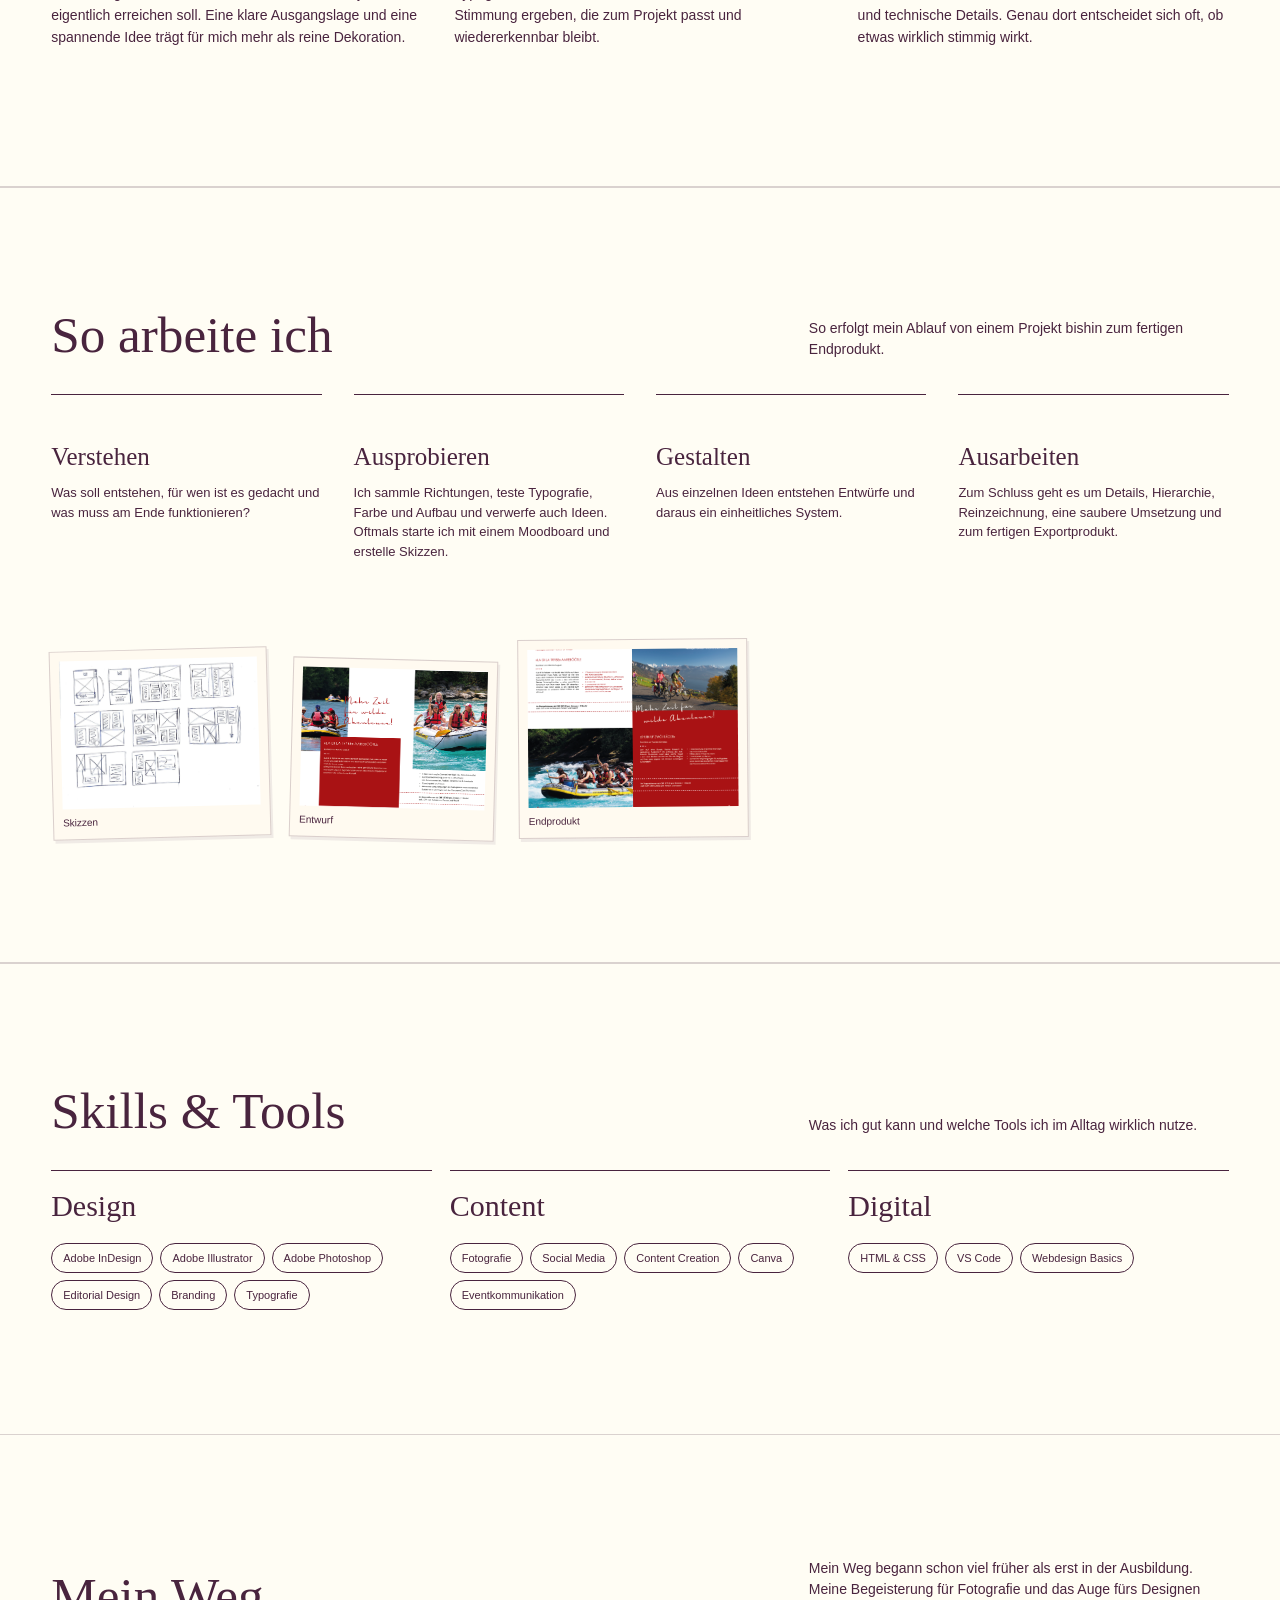
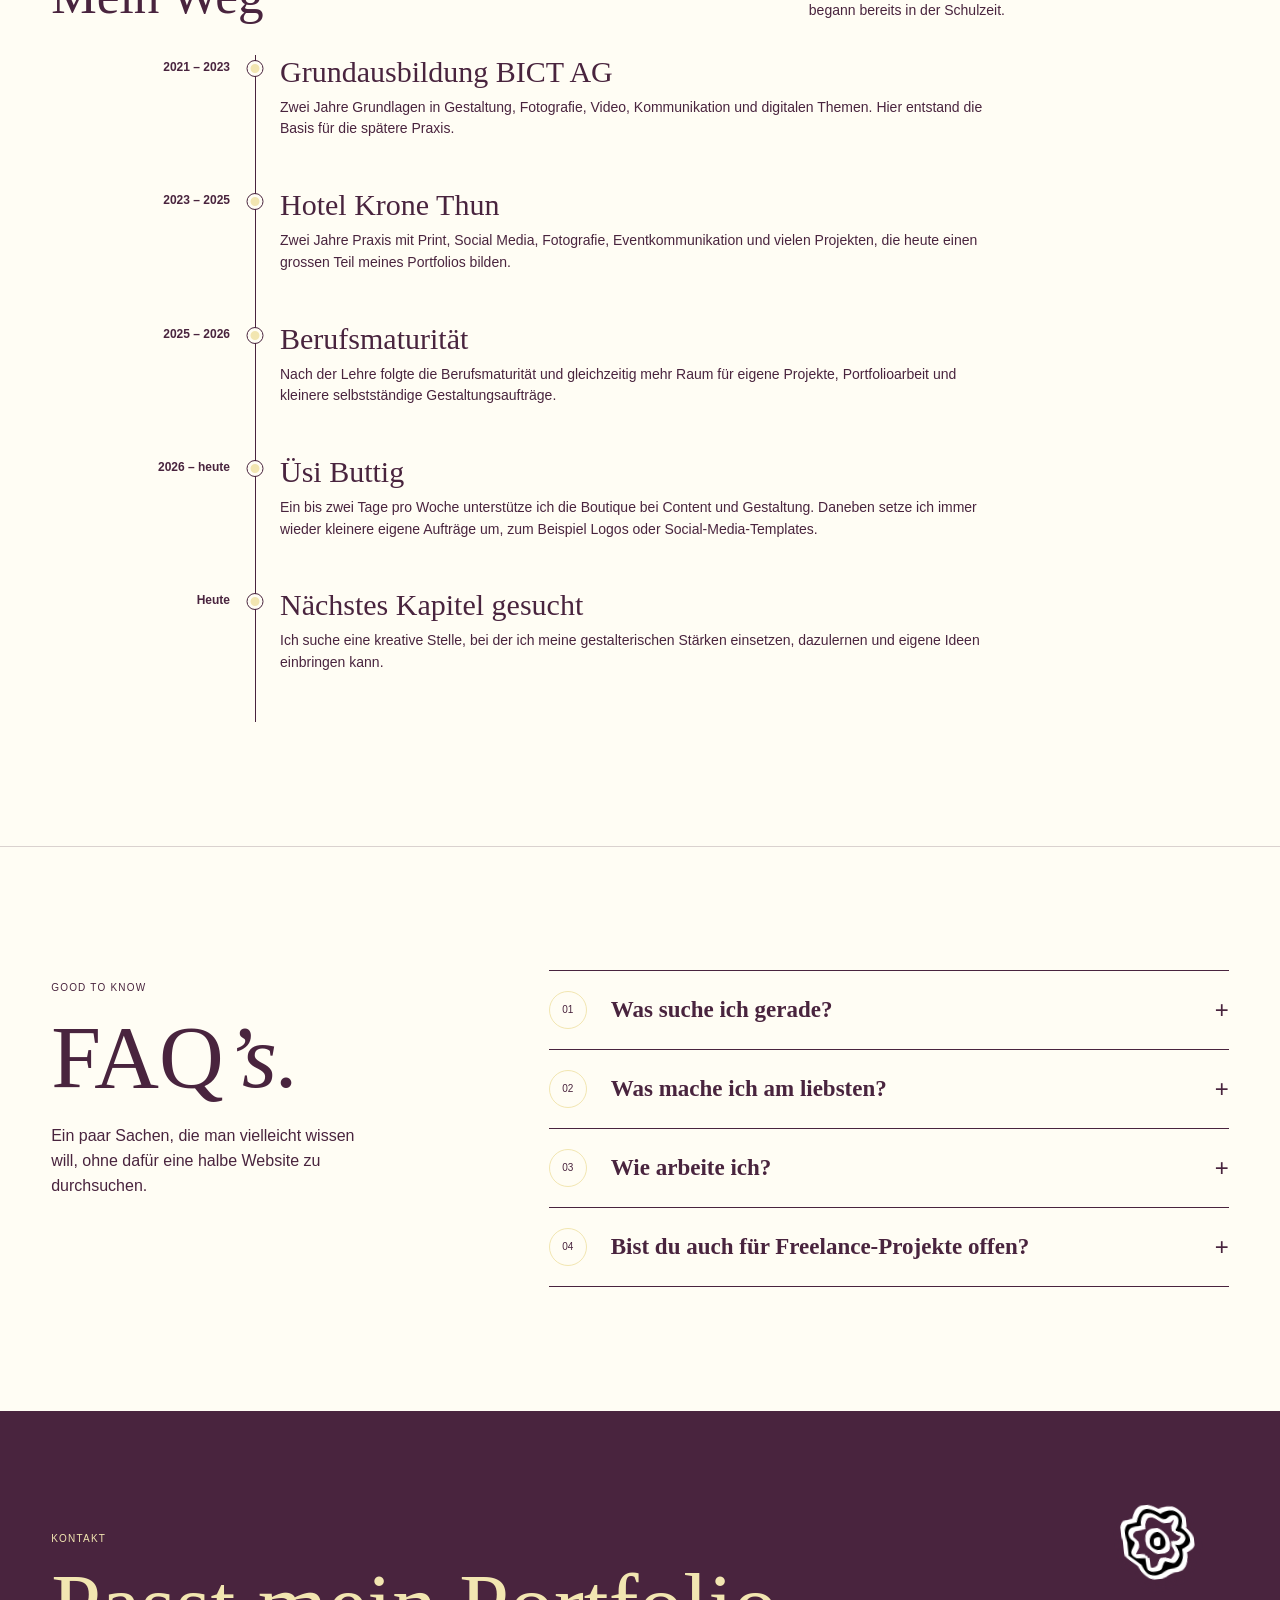
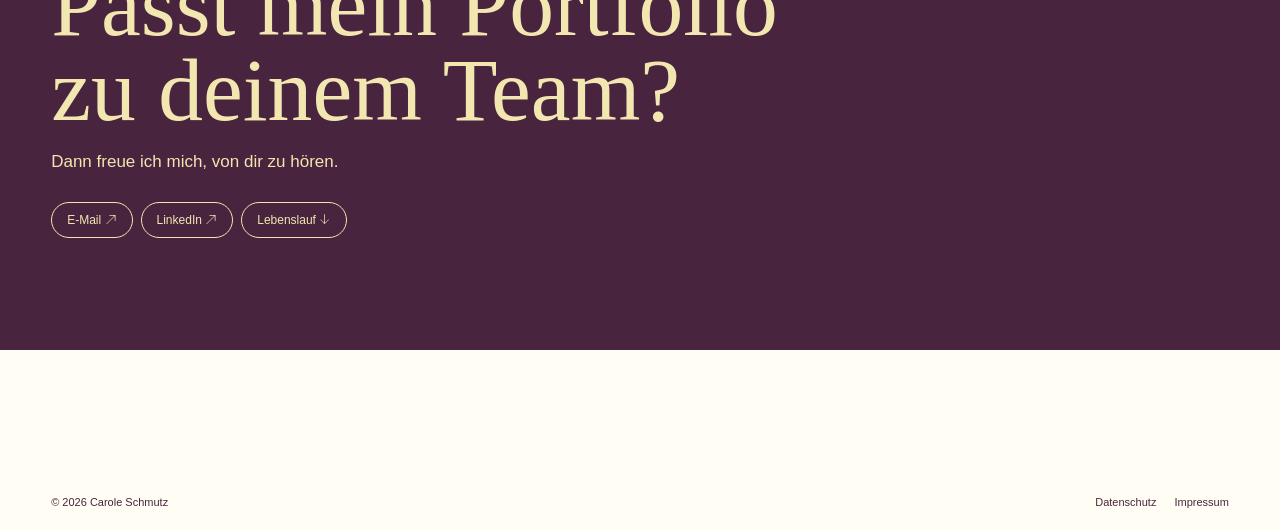
==== commit ccb8ceb4: "Pfeile Aktualisierung" ====
--- a/index.html
+++ b/index.html
@@ -59,9 +59,9 @@
           href="https://www.linkedin.com/in/carole-s-4052a5418"
           target="_blank"
           rel="noopener"
-          >LinkedIn ↗</a
+          >LinkedIn 🡥</a
         >
-        <a href="lebenslauf.pdf" target="_blank" rel="noopener">Lebenslauf ↗</a>
+        <a href="lebenslauf.pdf" target="_blank" rel="noopener">Lebenslauf 🡥</a>
       </div>
     </div>
 
@@ -86,8 +86,8 @@
             </p>
 
             <div class="hero-links">
-              <a href="#work">Arbeiten ansehen ↓</a>
-              <a href="#about">Über mich ↘</a>
+              <a href="#work">Arbeiten ansehen 🡣</a>
+              <a href="#about">Über mich 🡦</a>
             </div>
           </div>
 
@@ -932,15 +932,15 @@
         <p class="contact-copy">Dann freue ich mich, von dir zu hören.</p>
 
         <div class="contact-links">
-          <a href="mailto:carole.schmutz@sensemail.ch">E-Mail ↗</a>
+          <a href="mailto:carole.schmutz@sensemail.ch">E-Mail 🡥</a>
           <a
             href="https://www.linkedin.com/in/carole-s-4052a5418"
             target="_blank"
             rel="noopener"
-            >LinkedIn ↗</a
+            >LinkedIn 🡥</a
           >
           <a href="lebenslauf.pdf" target="_blank" rel="noopener"
-            >Lebenslauf ↗</a
+            >Lebenslauf 🡣</a
           >
         </div>
       </section>
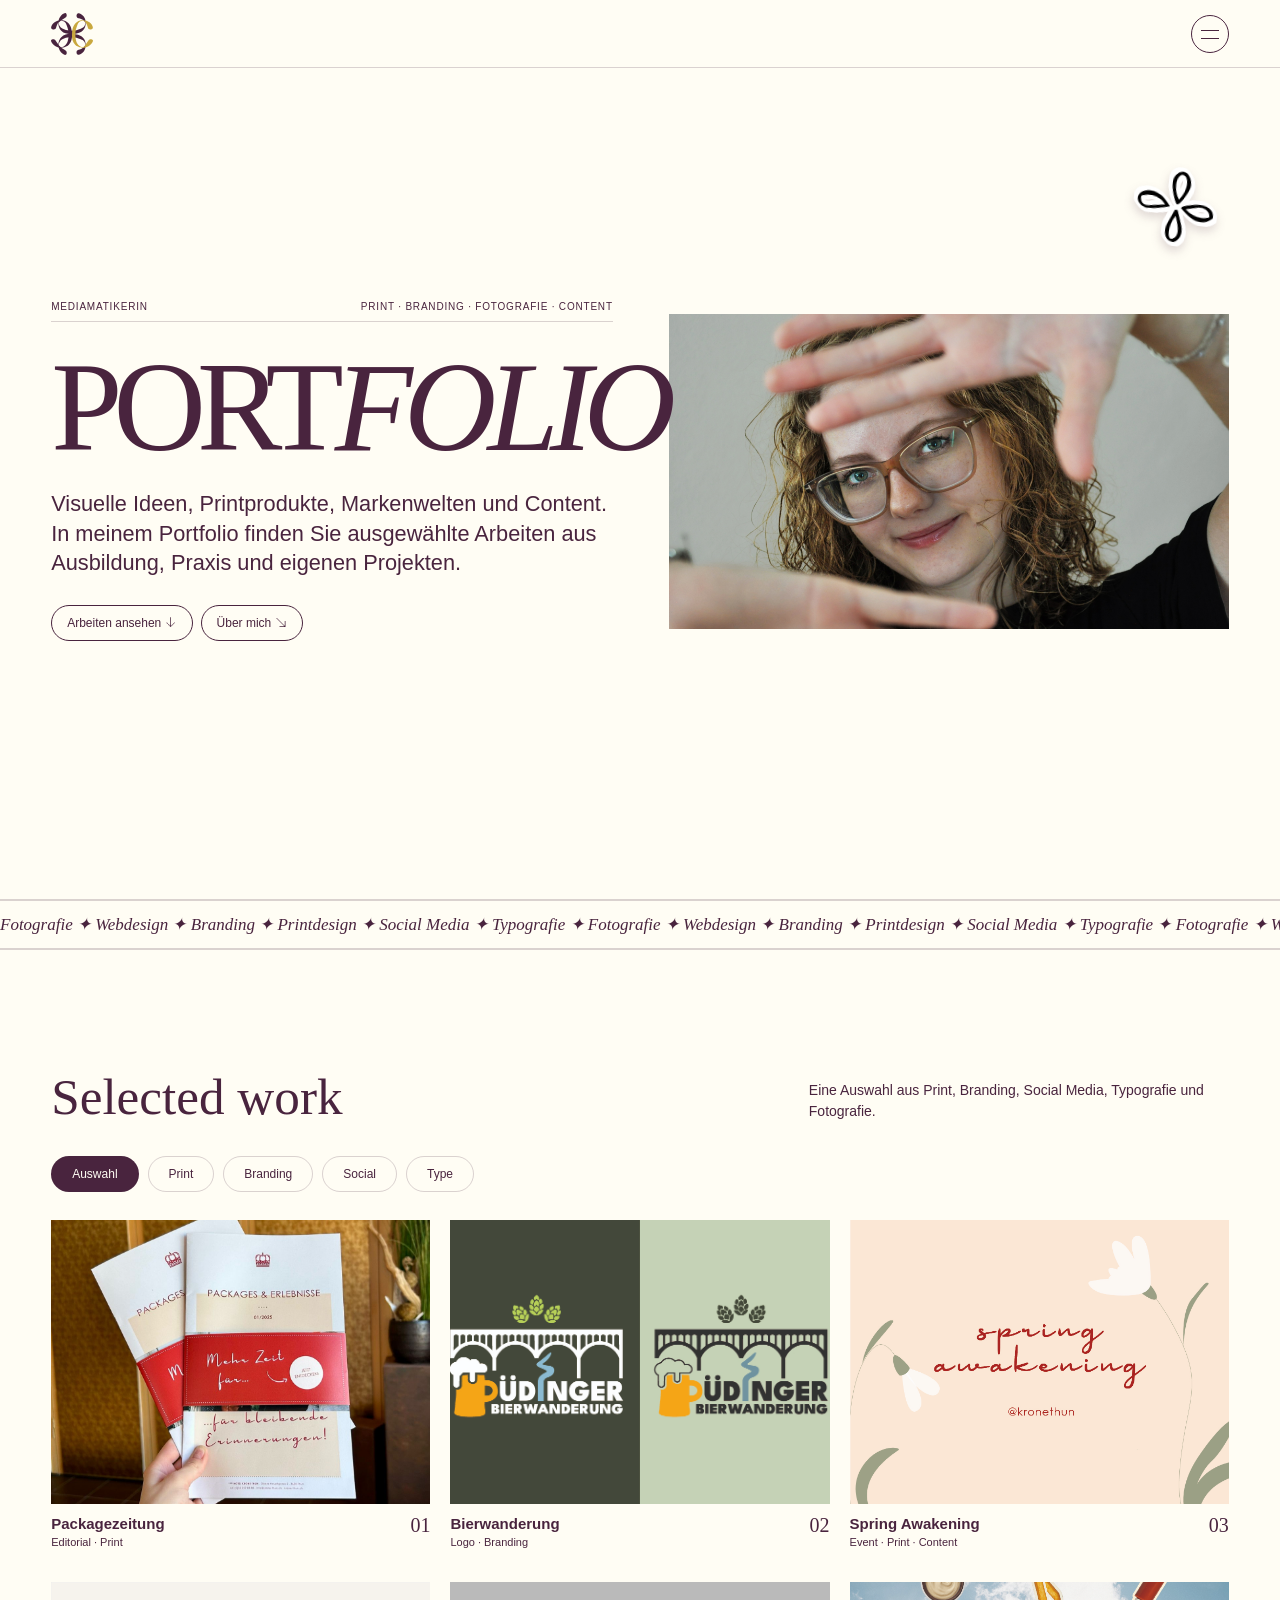
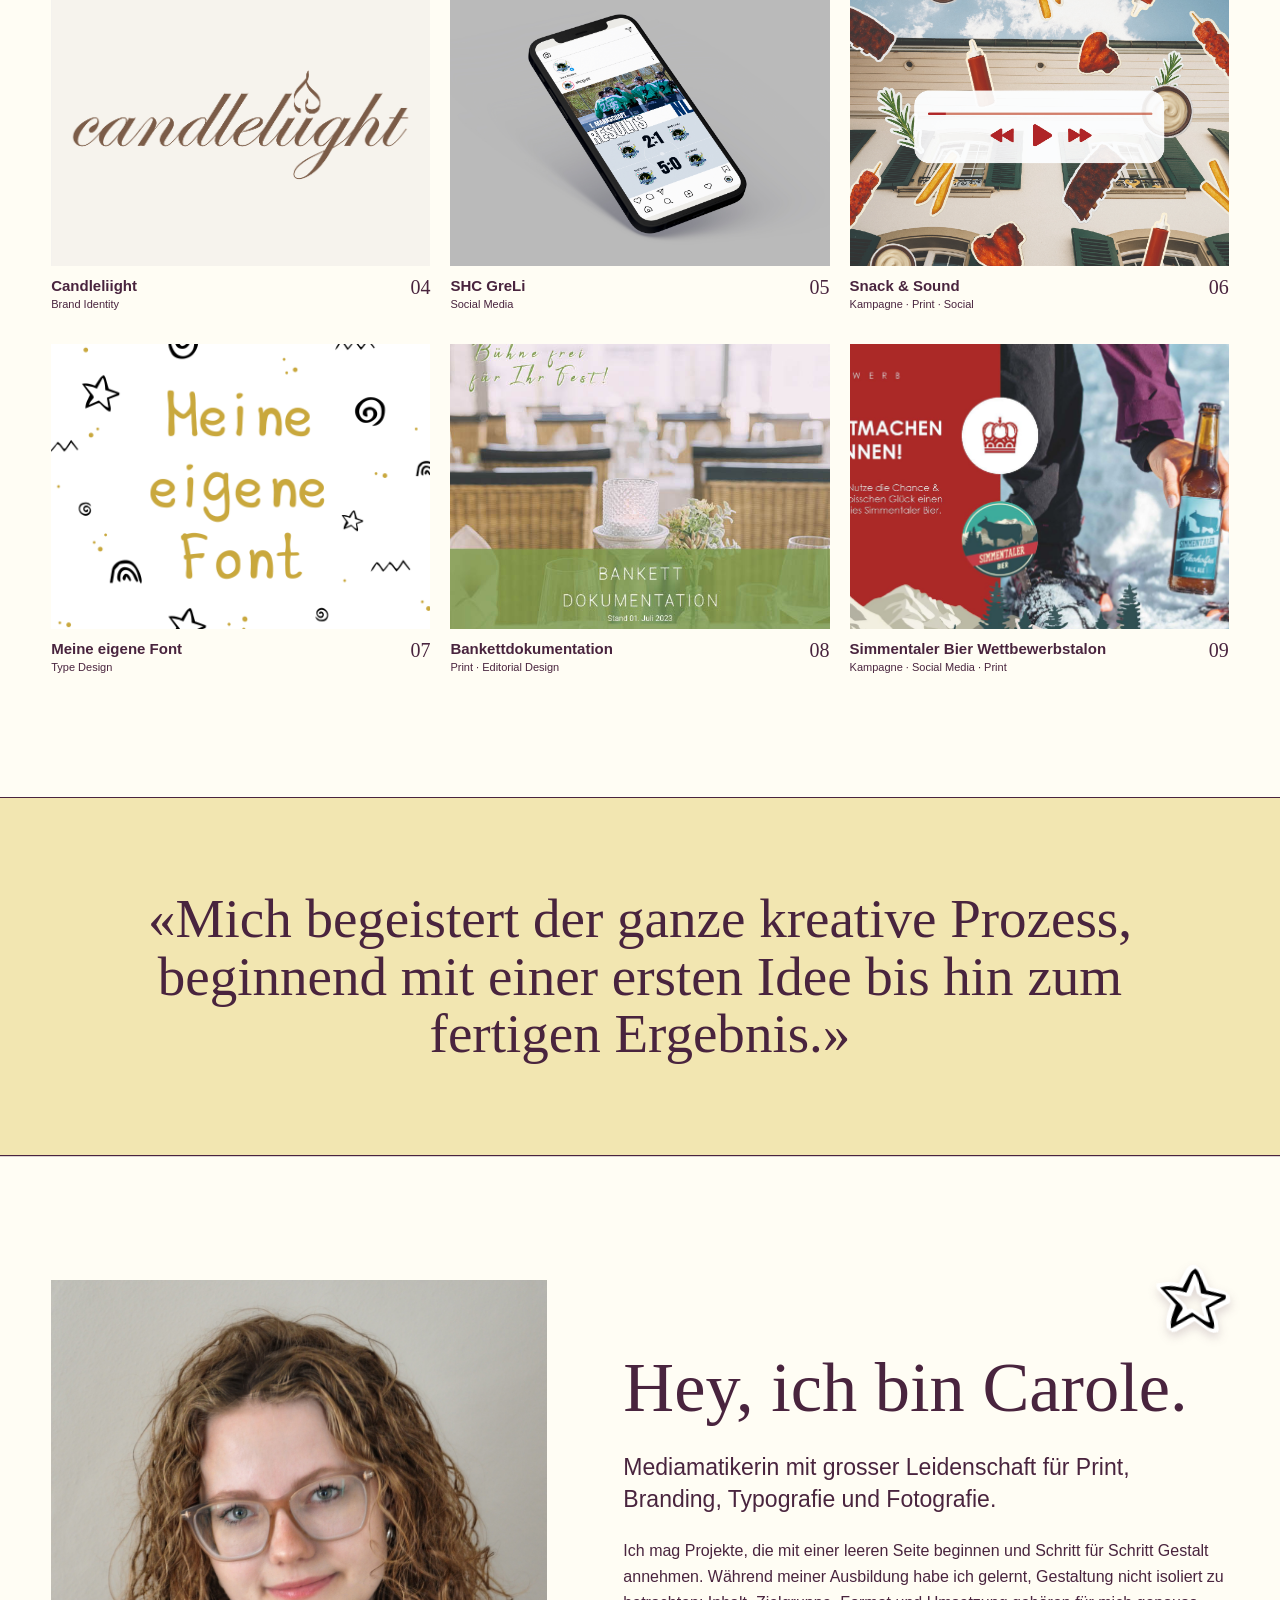
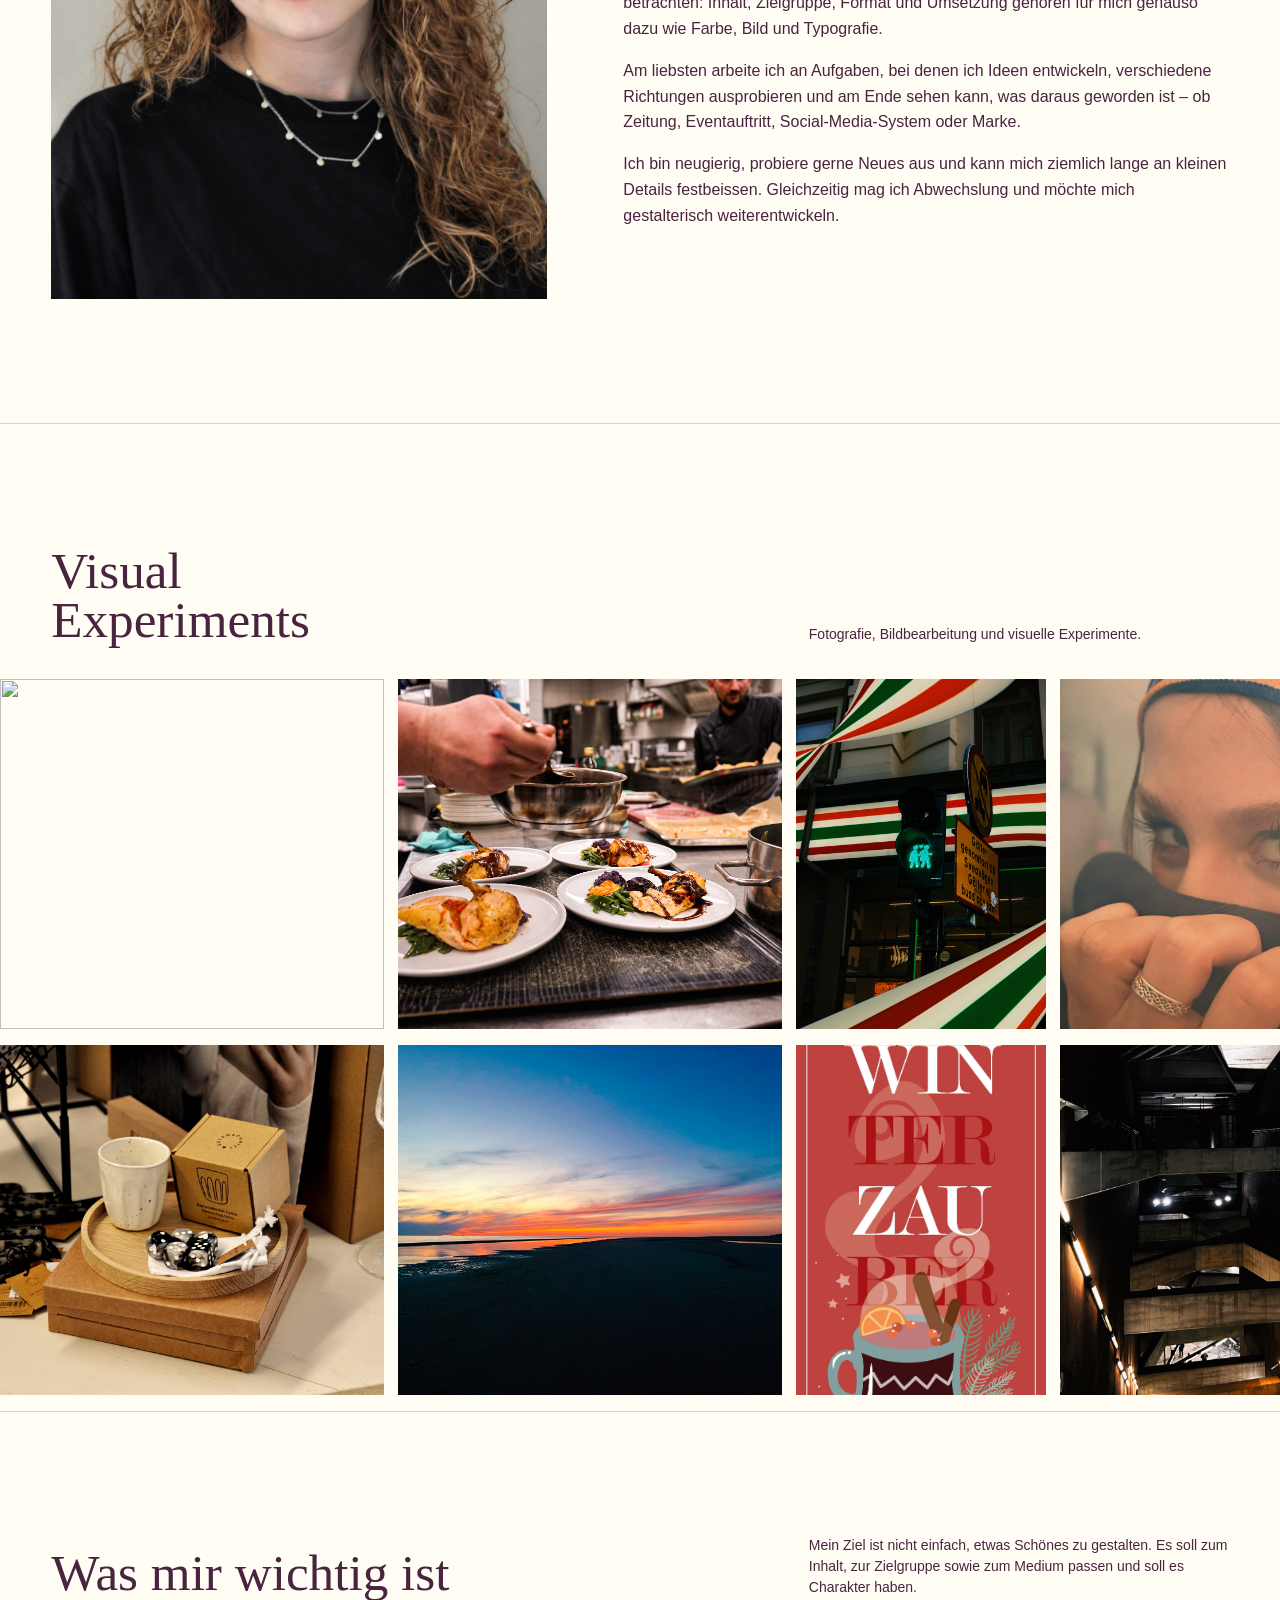
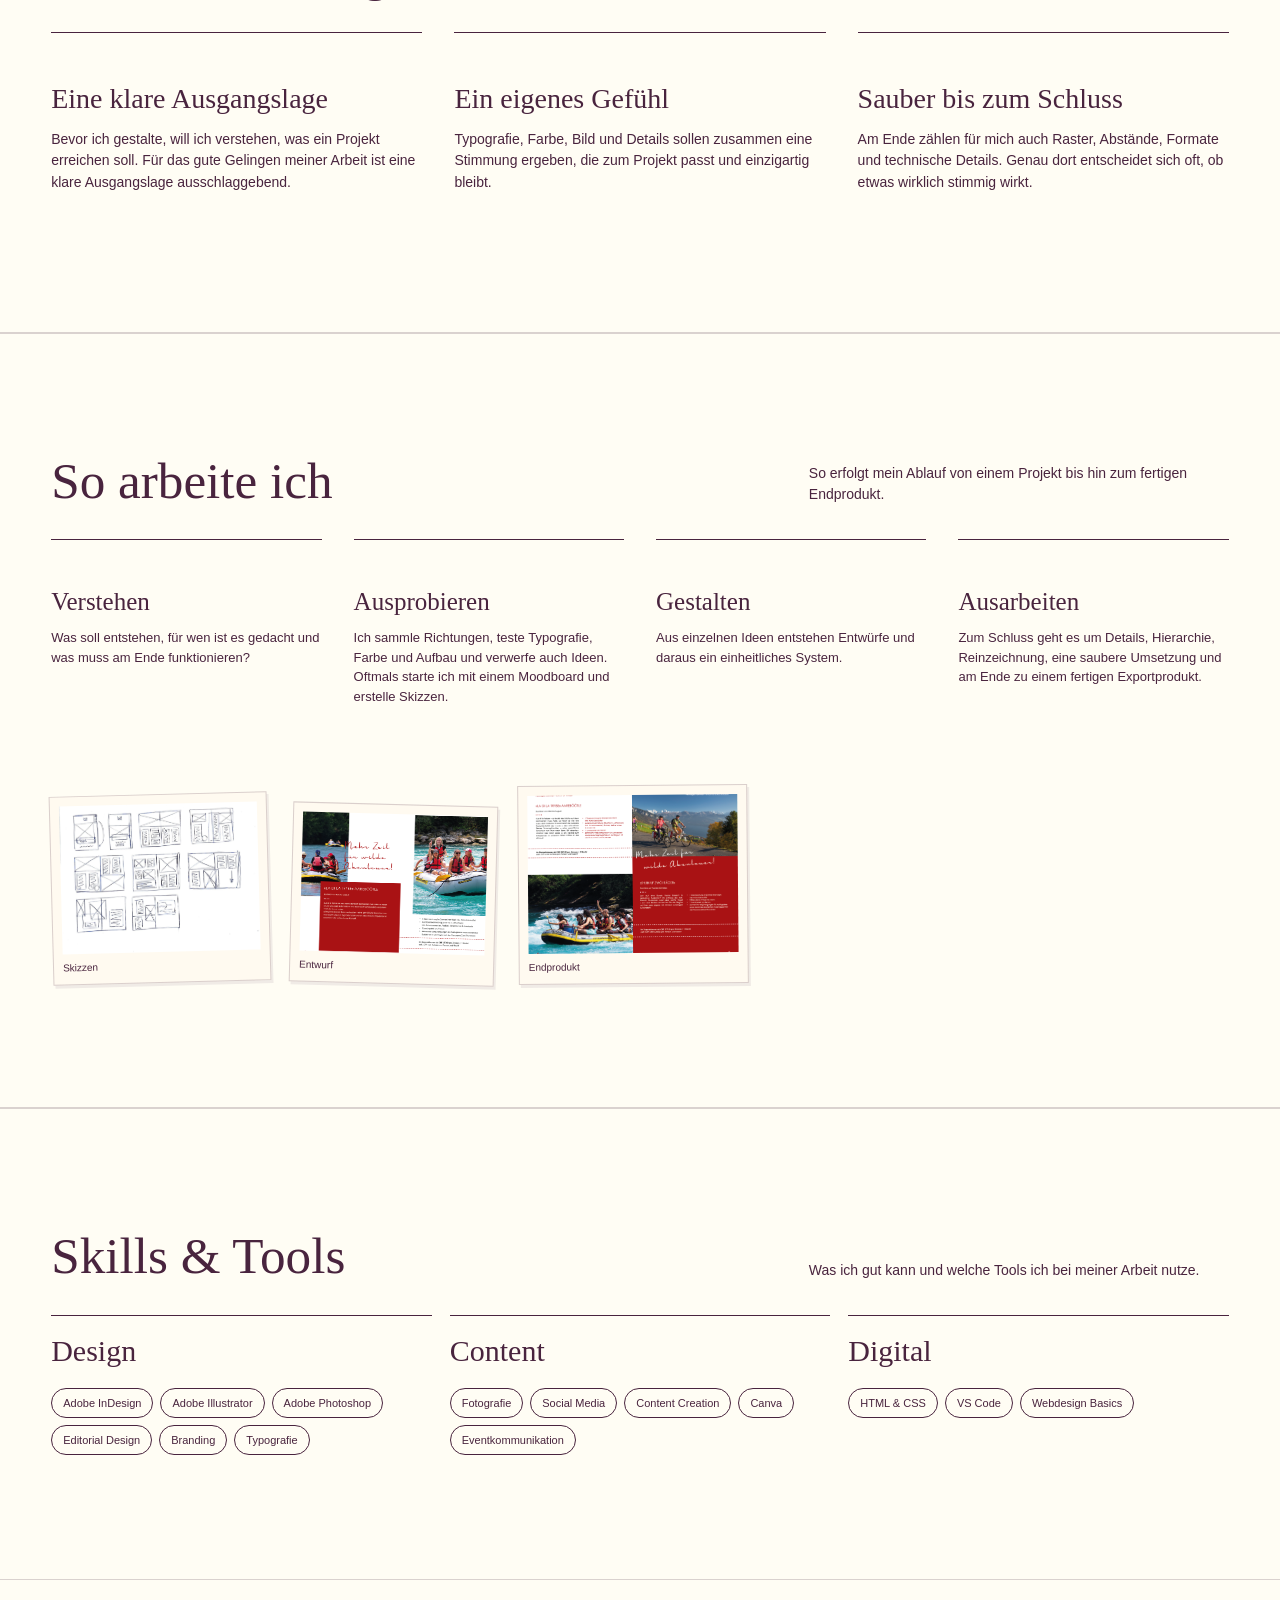
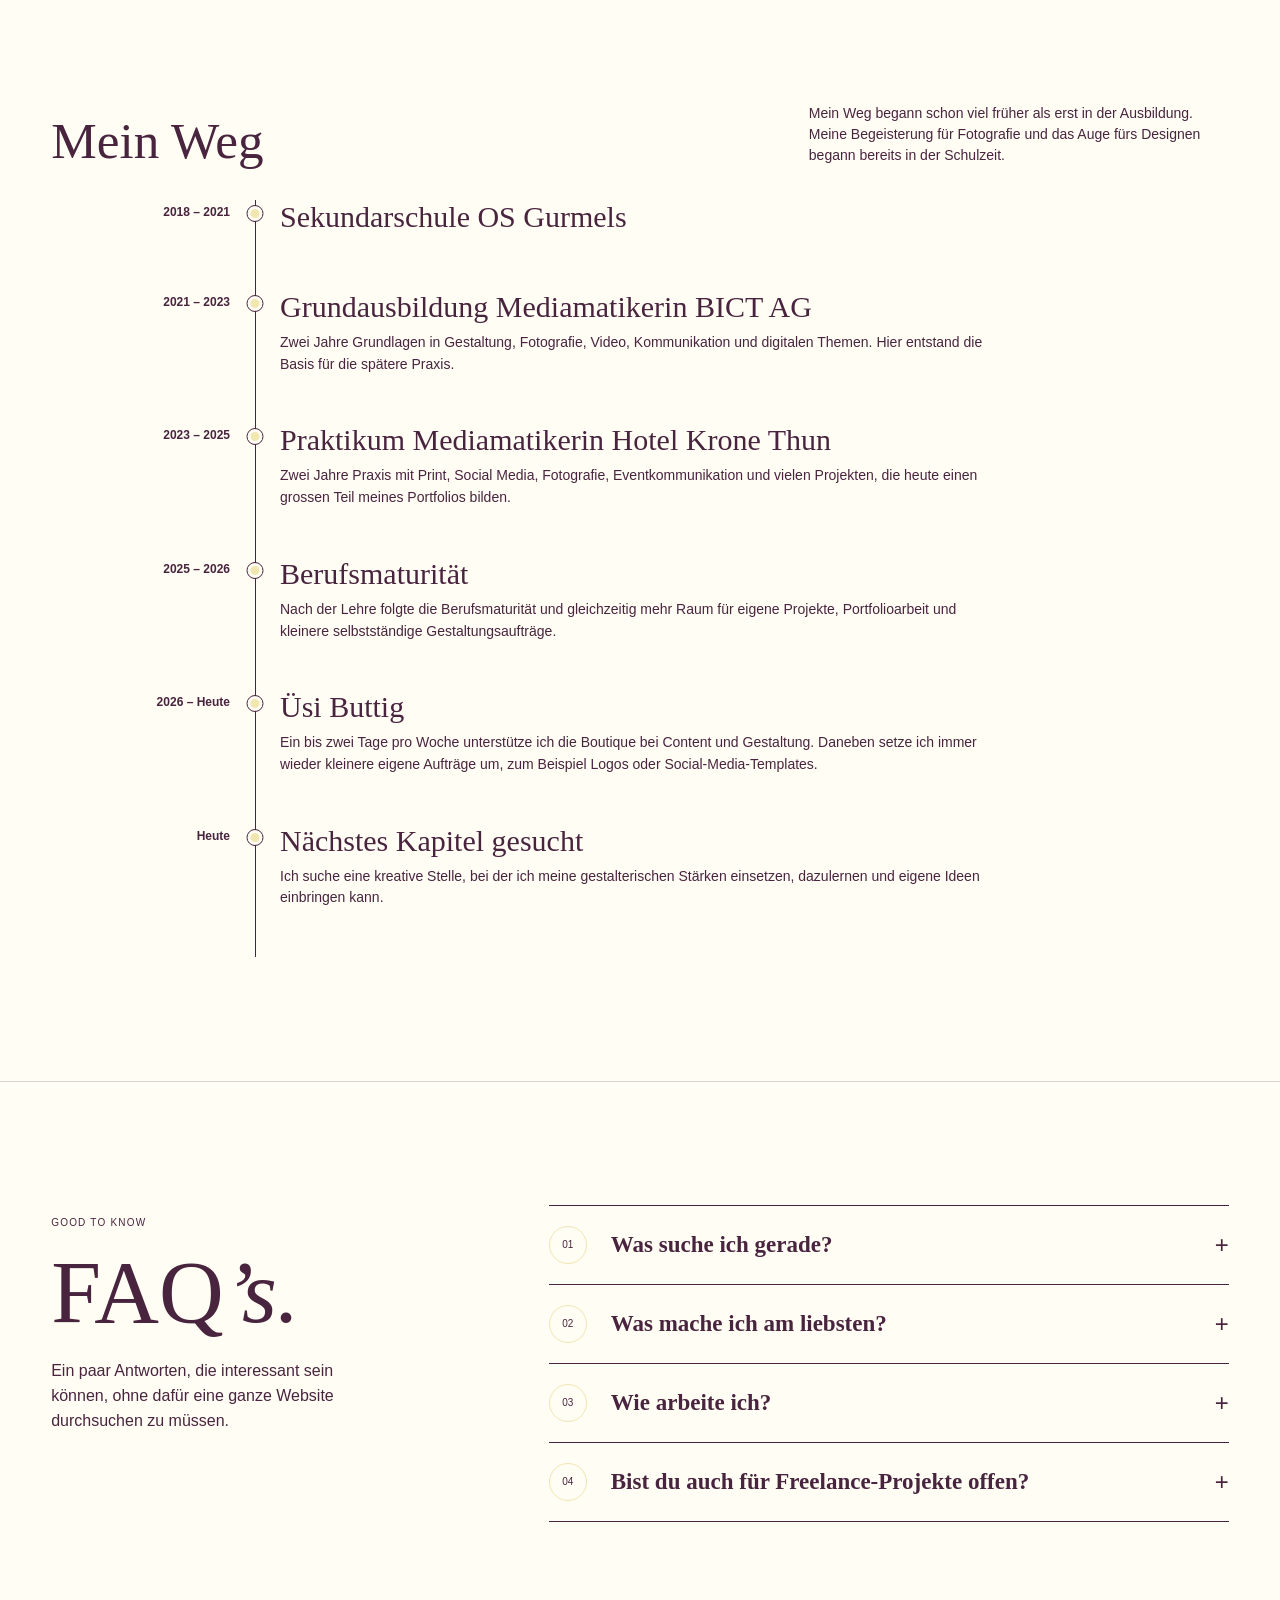
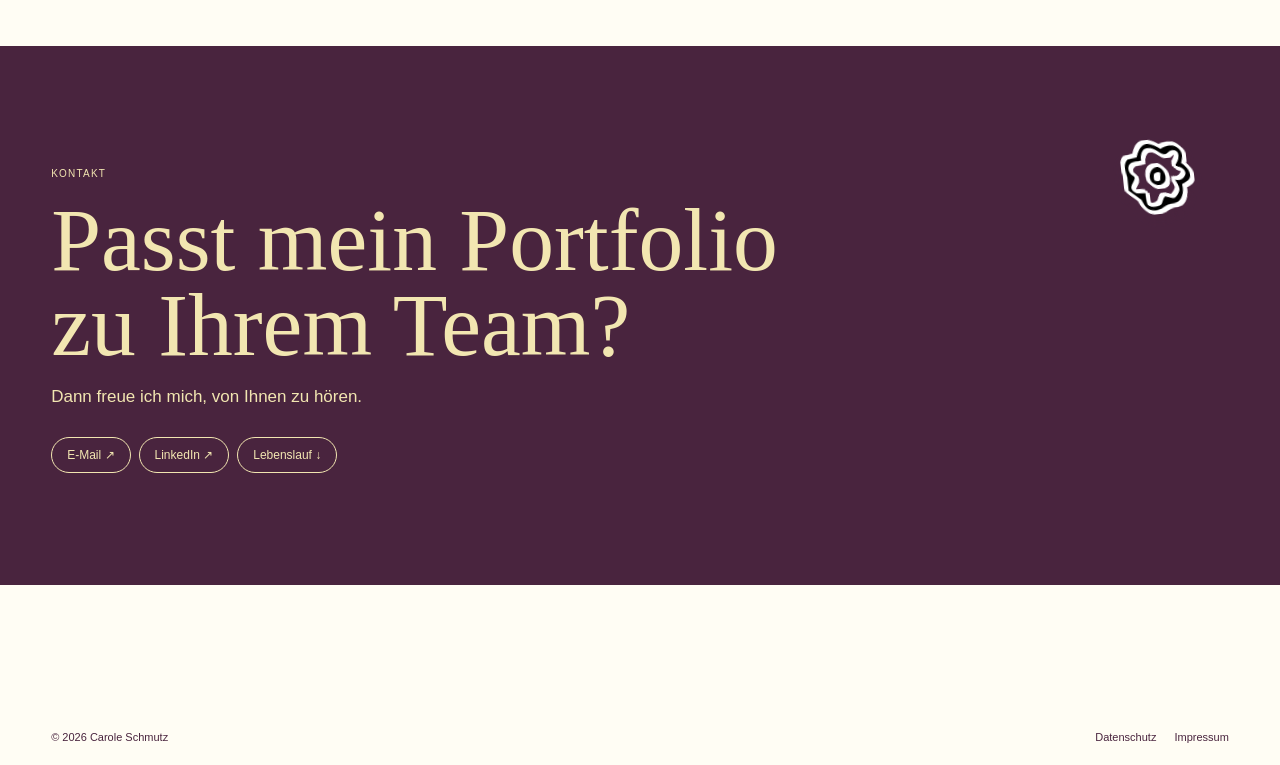
==== commit e2bc54df: "Aktualisierung Portfolio" ====
--- a/index.html
+++ b/index.html
@@ -59,9 +59,9 @@
           href="https://www.linkedin.com/in/carole-s-4052a5418"
           target="_blank"
           rel="noopener"
-          >LinkedIn 🡥</a
+          >LinkedIn ↗</a
         >
-        <a href="lebenslauf.pdf" target="_blank" rel="noopener">Lebenslauf 🡥</a>
+        <a href="img/lebenslauf/Lebenslauf_CaroleSchmutz.pdf" target="_blank" rel="noopener">Lebenslauf ↓</a>
       </div>
     </div>
 
@@ -81,8 +81,8 @@
             <h1>PORT<span>FOLIO</span></h1>
 
             <p class="intro">
-              Visuelle Ideen, Printprodukte, Markenwelten und Content –
-              ausgewählte Arbeiten aus Ausbildung, Praxis und eigenen Projekten.
+              Visuelle Ideen, Printprodukte, Markenwelten und Content.
+              In meinem Portfolio finden Sie ausgewählte Arbeiten aus Ausbildung, Praxis und eigenen Projekten.
             </p>
 
             <div class="hero-links">
@@ -97,26 +97,14 @@
         </div>
       </section>
 
-      <div class="discipline-ticker" aria-hidden="true">
-        <div class="ticker-track">
-          <span
-            >✦ Fotografie ✦ Webdesign ✦ Branding ✦ Printdesign ✦ Social Media ✦
-            Typografie ✦</span
-          >
-          <span
-            >✦ Fotografie ✦ Webdesign ✦ Branding ✦ Printdesign ✦ Social Media ✦
-            Typografie ✦</span
-          >
-          <span
-            >✦ Fotografie ✦ Webdesign ✦ Branding ✦ Printdesign ✦ Social Media ✦
-            Typografie ✦</span
-          >
-          <span
-            >✦ Fotografie ✦ Webdesign ✦ Branding ✦ Printdesign ✦ Social Media ✦
-            Typografie ✦</span
-          >
-        </div>
-      </div>
+      <div class="ticker">
+  <div class="ticker-track">
+    <span>Fotografie ✦ Webdesign ✦ Branding ✦ Printdesign ✦ Social Media ✦ Typografie ✦&nbsp;</span>
+    <span>Fotografie ✦ Webdesign ✦ Branding ✦ Printdesign ✦ Social Media ✦ Typografie ✦&nbsp;</span>
+    <span>Fotografie ✦ Webdesign ✦ Branding ✦ Printdesign ✦ Social Media ✦ Typografie ✦&nbsp;</span>
+    <span>Fotografie ✦ Webdesign ✦ Branding ✦ Printdesign ✦ Social Media ✦ Typografie ✦&nbsp;</span>
+  </div>
+</div>
 
       <section class="work section" id="work">
         <div class="section-head compact">
@@ -230,14 +218,38 @@
               <em>07</em>
             </a>
           </article>
+
+          <article class="card" data-cat="type">
+            <a class="card-open" href="bankettdokumentation.html">
+              <img
+                src="img/projects/bankettdokumentation/2311_Bankettdokumentation_A4_RZ.jpg"
+                alt="Bankettdokumentation Schützen Steffisburg"/>
+              <span>
+                <b>Bankettdokumentation</b>
+                <small>Print · Editorial Design</small>
+              </span>
+              <em>08</em>
+            </a>
+          </article>
+          
+          <article class="card" data-cat="type">
+            <a class="card-open" href="simmentalerwettbewerb.html">
+              <img
+                src="img/projects/simmentalerwettbewerb/2402_Wettbewerbstalon_SimmentalerBier_Page_1_.jpg"
+                alt="Wettbewerb Simmentaler Bier"/>
+              <span>
+                <b>Simmentaler Bier Wettbewerbstalon</b>
+                <small>Kampagne · Social Media · Print</small>
+              </span>
+              <em>09</em>
+            </a>
+          </article>
+
         </div>
       </section>
 
       <section class="statement">
-        <strong
-          >Ich liebe es, Projekte von der ersten Idee bis zum fertigen Ergebnis
-          zu begleiten und am Ende etwas in den Händen zu halten.</strong
-        >
+        <strong>«Mich begeistert der ganze kreative Prozess, beginnend mit einer ersten Idee bis hin zum fertigen Ergebnis.»</strong>
       </section>
 
       <section class="about section" id="about">
@@ -285,6 +297,15 @@
           <img src="img/decor/sketches/symbol_spirale.svg" alt="" />
         </span>-->
 
+        <div class="section-head">
+    <h2>Visual<br>Experiments</h2>
+
+    <p>
+      Fotografie, Bildbearbeitung und visuelle Experimente.
+    </p>
+  </div>
+
+
 <div class="marquee photo-marquee">
   <div class="track">
     <div class="track-set">
@@ -327,8 +348,8 @@
 
       <button class="gallery-img">
         <img
-          src="img/photography/nature/oeschinensee/Galerie_Oeschinensee_Natur_2.jpg"
-          alt="Oeschinensee"/>
+          src="img/photography/food/posts/2309_Foodbild.jpg"
+          alt=""/>
       </button>
 
       <button class="gallery-img">
@@ -402,7 +423,7 @@
 
       <button class="gallery-img" tabindex="-1">
         <img
-          src="img/photography/nature/oeschinensee/Galerie_Oeschinensee_Natur_2.jpg"
+          src="img/photography/food/posts/2309_Foodbild.jpg"
           alt=""/>
       </button>
 
@@ -435,6 +456,7 @@
           src="img/photography/concerts/Galerie_Konzert_Souly_3.jpg"
           alt=""/>
       </button>
+
     </div>
   </div>
 </div>
@@ -458,6 +480,12 @@
 
       <button class="gallery-img">
         <img
+          src="img/photography/krone/2312_Silvester&Weihnachten_Dankeskarte_RZ_Page_1.jpg"
+          alt="Silvester Dankeskarte"/>
+      </button>
+
+      <button class="gallery-img">
+        <img
           src="img/photography/travel/budapest/Galerie_Budapest_Rolltreppe.jpg"
           alt="Architektur"/>
       </button>
@@ -528,6 +556,12 @@
         <img
           src="img/photography/travel/ameland/Ameland_Sonnenuntergang.jpg"
           alt=""/>
+      </button>
+
+      <button class="gallery-img" tabindex="-1">
+        <img
+          src="img/photography/krone/2312_Silvester&Weihnachten_Dankeskarte_RZ_Page_1.jpg"
+          alt="Silvester Dankeskarte"/>
       </button>
 
       <button class="gallery-img" tabindex="-1">
@@ -603,7 +637,7 @@
           </div>
           <p>
             Mein Ziel ist nicht einfach, etwas Schönes zu gestalten. Es soll zum
-            Inhalt, zur Zielgruppe sowie zum Medium passen. Trotzdem soll es
+            Inhalt, zur Zielgruppe sowie zum Medium passen und soll es
             Charakter haben.
           </p>
         </div>
@@ -612,9 +646,9 @@
           <article>
             <h3>Eine klare Ausgangslage</h3>
             <p>
-              Bevor ich gestalte, will ich verstehen, was ein Projekt eigentlich
-              erreichen soll. Eine klare Ausgangslage und eine spannende Idee
-              trägt für mich mehr als reine Dekoration.
+              Bevor ich gestalte, will ich verstehen, was ein Projekt
+              erreichen soll. Für das gute Gelingen meiner Arbeit ist eine klare Ausgangslage
+              ausschlaggebend.
             </p>
           </article>
 
@@ -622,7 +656,7 @@
             <h3>Ein eigenes Gefühl</h3>
             <p>
               Typografie, Farbe, Bild und Details sollen zusammen eine Stimmung
-              ergeben, die zum Projekt passt und wiedererkennbar bleibt.
+              ergeben, die zum Projekt passt und einzigartig bleibt.
             </p>
           </article>
 
@@ -644,7 +678,7 @@
             <h2>So arbeite ich</h2>
           </div>
           <p>
-            So erfolgt mein Ablauf von einem Projekt bishin zum fertigen
+            So erfolgt mein Ablauf von einem Projekt bis hin zum fertigen
             Endprodukt.
           </p>
         </div>
@@ -679,7 +713,7 @@
             <h3>Ausarbeiten</h3>
             <p>
               Zum Schluss geht es um Details, Hierarchie, Reinzeichnung, eine
-              saubere Umsetzung und zum fertigen Exportprodukt.
+              saubere Umsetzung und am Ende zu einem fertigen Exportprodukt.
             </p>
           </article>
         </div>
@@ -720,7 +754,7 @@
             <!--<span class="num">06</span>-->
             <h2>Skills & Tools</h2>
           </div>
-          <p>Was ich gut kann und welche Tools ich im Alltag wirklich nutze.</p>
+          <p>Was ich gut kann und welche Tools ich bei meiner Arbeit nutze.</p>
         </div>
 
         <div class="skills-grid">
@@ -772,11 +806,20 @@
         </div>
 
         <div class="timeline">
+
+          <article>
+            <div class="year">2018 – 2021</div>
+            <div class="dot"></div>
+            <div>
+              <h3>Sekundarschule OS Gurmels</h3>
+            </div>
+          </article>
+
           <article>
             <div class="year">2021 – 2023</div>
             <div class="dot"></div>
             <div>
-              <h3>Grundausbildung BICT AG</h3>
+              <h3>Grundausbildung Mediamatikerin BICT AG</h3>
               <p>
                 Zwei Jahre Grundlagen in Gestaltung, Fotografie, Video,
                 Kommunikation und digitalen Themen. Hier entstand die Basis für
@@ -789,7 +832,7 @@
             <div class="year">2023 – 2025</div>
             <div class="dot"></div>
             <div>
-              <h3>Hotel Krone Thun</h3>
+              <h3>Praktikum Mediamatikerin Hotel Krone Thun</h3>
               <p>
                 Zwei Jahre Praxis mit Print, Social Media, Fotografie,
                 Eventkommunikation und vielen Projekten, die heute einen grossen
@@ -812,7 +855,7 @@
           </article>
 
           <article>
-            <div class="year">2026 – heute</div>
+            <div class="year">2026 – Heute</div>
             <div class="dot"></div>
             <div>
               <h3>Üsi Buttig</h3>
@@ -845,8 +888,8 @@
           <p class="eyebrow">Good to know</p>
           <h2>FAQ<em>’s.</em></h2>
           <p>
-            Ein paar Sachen, die man vielleicht wissen will, ohne dafür eine
-            halbe Website zu durchsuchen.
+            Ein paar Antworten, die interessant sein können, ohne dafür eine
+            ganze Website durchsuchen zu müssen.
           </p>
         </div>
 
@@ -879,8 +922,7 @@
               <p>
                 Am liebsten entwickle ich Ideen und setze sie visuell um. Ich
                 mag es, mit Farben, Schriften, Bildern und verschiedenen
-                Gestaltungsmöglichkeiten zu experimentieren, bis alles
-                zusammenpasst. Besonders schön finde ich Projekte, bei denen ich
+                Gestaltungsmöglichkeiten zu experimentieren. Besonders schön finde ich Projekte, bei denen ich
                 von der ersten Idee bis zum fertigen Ergebnis mitwirken kann.
               </p>
             </div>
@@ -916,7 +958,7 @@
                 Ja. Ich durfte bereits Erfahrung mit kleineren
                 Freelance-Projekten sammeln. Von Logos über
                 Social-Media-Templates bis zu Fotoaufnahmen. Für passende
-                kreative Projekte bin ich weiterhin offen.
+                kreative Projekte bin ich offen.
               </p>
             </div>
           </article>
@@ -928,19 +970,19 @@
           <img src="img/decor/sketches/symbol_blume.svg" alt="" />
         </span>
         <p class="eyebrow">Kontakt</p>
-        <h2>Passt mein Portfolio<br />zu deinem Team?</h2>
-        <p class="contact-copy">Dann freue ich mich, von dir zu hören.</p>
+        <h2>Passt mein Portfolio<br />zu Ihrem Team?</h2>
+        <p class="contact-copy">Dann freue ich mich, von Ihnen zu hören.</p>
 
         <div class="contact-links">
-          <a href="mailto:carole.schmutz@sensemail.ch">E-Mail 🡥</a>
+          <a href="mailto:carole.schmutz@sensemail.ch">E-Mail ↗</a>
           <a
             href="https://www.linkedin.com/in/carole-s-4052a5418"
             target="_blank"
             rel="noopener"
-            >LinkedIn 🡥</a
+            >LinkedIn ↗</a
           >
-          <a href="lebenslauf.pdf" target="_blank" rel="noopener"
-            >Lebenslauf 🡣</a
+          <a href="img/lebenslauf/Lebenslauf_CaroleSchmutz.pdf" target="_blank" rel="noopener"
+            >Lebenslauf ↓</a
           >
         </div>
       </section>
--- a/style.css
+++ b/style.css
@@ -643,29 +643,48 @@
    TICKER
    ========================================================= */
 
-.discipline-ticker {
+/* =========================================================
+   TEXT TICKER
+   ========================================================= */
+
+/* =========================================================
+   TEXT TICKER
+   ========================================================= */
+
+.ticker {
   width: 100%;
-  padding: 9px 0;
   overflow: hidden;
+  border-top: 1px solid var(--line);
   border-bottom: 1px solid var(--line);
-  font-family: Georgia, serif;
-  font-size: 13px;
-  font-style: italic;
-  font-weight: 700;
-  white-space: nowrap;
+  padding: 15px 0;
 }
 
 .ticker-track {
   display: flex;
+  align-items: center;
   width: max-content;
+  white-space: nowrap;
+  animation: textTickerMove 22s linear infinite;
   will-change: transform;
-  animation: tickerMoveH 38s linear infinite;
 }
 
 .ticker-track span {
   display: block;
-  flex: 0 0 auto;
-  padding-right: 32px;
+  flex-shrink: 0;
+  font-family: Georgia, serif;
+  font-size: 17px;
+  font-style: italic;
+  line-height: 1;
+  color: var(--bloom);
+}
+
+@keyframes textTickerMove {
+  from {
+    transform: translateX(0);
+  }
+  to {
+    transform: translateX(-25%);
+  }
 }
 
 /* =========================================================
